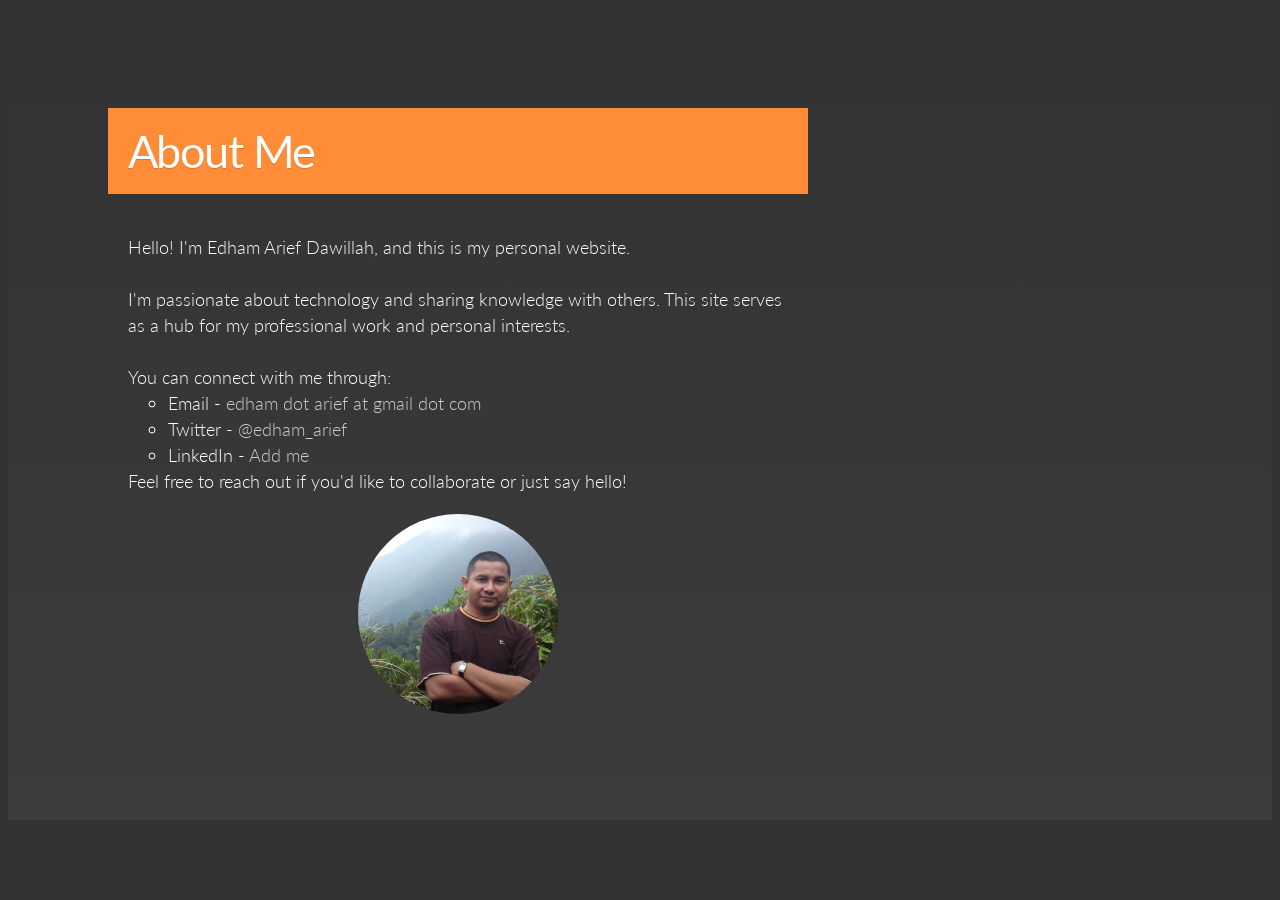
==== index.html @ ca4ea1a2 "Update index.html with improved content and profile image" ====
<!DOCTYPE html>
<!--[if IE 8]>    <html class="lt-ie9"> <![endif]-->
<!--[if gt IE 8]><!--> <html> <!--<![endif]-->
  <head>

    <!-- charset -->
    <meta charset="utf-8">

    <title>Edham Arief Dawillah - Personal Website</title>

    <!-- viewport -->
    <meta name="viewport" content="width=device-width, initial-scale=1">

    <!--  including stylesheets-->
    <link rel="stylesheet" type="text/css" href="css/reset.min.css">
    <link rel="stylesheet" type="text/css" href="css/d_orange.css" class="main-stylesheet">

    <!--[if IE]>
      <script src="http://html5shiv.googlecode.com/svn/trunk/html5.js"></script>
    <![endif]-->

    <!-- google fonts-->
    <link href='http://fonts.googleapis.com/css?family=Lato:400,300,300italic,400italic,700,700italic,900,900italic' rel='stylesheet' type='text/css'>

  </head>
  <body>

    <div class="container">
      <div class="show-info-mobile"><span class="icon-menu"></span></div>
      <ul class="tab-list">
        <li class="tab-about">
          <div class="grid">
            <div class="row">
              <!--Introduction -->
              <h1 class="site-title"><a name="about">About Me</a></h1>
              <div class="g-1">
                <p class="introduction">
                  Hello! I'm Edham Arief Dawillah, and this is my personal website.<br><br>
                  
                  I'm passionate about technology and sharing knowledge with others. 
                  This site serves as a hub for my professional work and personal interests.<br><br>
                  
                  You can connect with me through:
                  <ul>
                    <li>Email - <a style="color: #ccc" href="mailto:edham.arief@gmail.com">edham dot arief at gmail dot com</a></li>
                    <li>Twitter - <a style="color: #ccc" href="https://twitter.com/edham_arief">@edham_arief</a></li>
                    <li>LinkedIn - <a style="color: #ccc" href="https://linkedin.com/in/edhamarief/">Add me</a></li>
                  </ul>
                  
                  Feel free to reach out if you'd like to collaborate or just say hello!
                </p>
              </div>
              
              <!-- Profile Image -->
              <div class="g-1" style="text-align: center; margin-top: 20px;">
                <img src="images/avatar.jpg" alt="Edham Arief Dawillah" style="border-radius: 50%; max-width: 200px;">
              </div>
            </div>
          </div>
        </li>
      </ul>
    </div>

    <!-- including js -->
    <script type="text/javascript" src="js/jquery.min.js"></script>
    <script type="text/javascript" src="http://maps.google.com/maps/api/js?sensor=false"></script>
    <script type="text/javascript" src="js/gmap3.min.js"></script>
    <script type="text/javascript" src="js/additional-scripts.min.js"></script>
    <script type="text/javascript" src="js/custom.js"></script>

    <script>!function(d,s,id){var js,fjs=d.getElementsByTagName(s)[0],p=/^http:/.test(d.location)?'http':'https';if(!d.getElementById(id)){js=d.createElement(s);js.id=id;js.src=p+"://platform.twitter.com/widgets.js";fjs.parentNode.insertBefore(js,fjs);}}(document,"script","twitter-wjs");</script>

  </body>
</html>
---- css/d_orange.css ----
/*===================================================================== 

  Table of Contents:

  1.) Icon Font
  2.) General Settings/Resets

  3.) Sidebar
  4.) Main Content
  5.) Education/Employment
  6.) Skills
  7.) Portfolio
  8.) Contact Form
  9.) Grid
  10.) Media Queries

=====================================================================*/
/*===================================================================== 
  1.) Icon Font
=====================================================================*/
@font-face {
  font-family: 'fontello';
  src: url("../font/fontello.eot?73649897");
  src: url("../font/fontello.eot?73649897#iefix") format("embedded-opentype"), url("../font/fontello.woff?73649897") format("woff"), url("../font/fontello.ttf?73649897") format("truetype"), url("../font/fontello.svg?73649897#fontello") format("svg");
  font-weight: normal;
  font-style: normal;
}

/* line 63, ../sass/style.scss */
[class^="icon-"]:before,
[class*=" icon-"]:before {
  font-family: 'fontello';
  font-style: normal;
  font-weight: normal;
  speak: none;
  display: inline-block;
  text-decoration: inherit;
  width: 1em;
  text-align: center;
  line-height: 1em;
  margin: 0 0.005px;
}

/* line 76, ../sass/style.scss */
.icon-menu:before {
  content: '\69';
}

/* line 77, ../sass/style.scss */
.icon-mail:before {
  content: '\66';
}

/* line 78, ../sass/style.scss */
.icon-check:before {
  content: '\62';
}

/* line 79, ../sass/style.scss */
.icon-cancel-circled:before {
  content: '\63';
}

/* line 80, ../sass/style.scss */
.icon-forward:before {
  content: '\65';
}

/* line 81, ../sass/style.scss */
.icon-docs:before {
  content: '\68';
}

/* line 82, ../sass/style.scss */
.icon-github:before {
  content: '\41';
}

/* line 83, ../sass/style.scss */
.icon-flickr:before {
  content: '\42';
}

/* line 84, ../sass/style.scss */
.icon-vimeo:before {
  content: '\43';
}

/* line 85, ../sass/style.scss */
.icon-twitter:before {
  content: '\44';
}

/* line 86, ../sass/style.scss */
.icon-facebook:before {
  content: '\45';
}

/* line 87, ../sass/style.scss */
.icon-gplus:before {
  content: '\46';
}

/* line 88, ../sass/style.scss */
.icon-pinterest:before {
  content: '\47';
}

/* line 89, ../sass/style.scss */
.icon-tumblr:before {
  content: '\48';
}

/* line 90, ../sass/style.scss */
.icon-linkedin:before {
  content: '\49';
}

/* line 91, ../sass/style.scss */
.icon-dribbble:before {
  content: '\4a';
}

/* line 92, ../sass/style.scss */
.icon-stumbleupon:before {
  content: '\4b';
}

/* line 93, ../sass/style.scss */
.icon-lastfm:before {
  content: '\4c';
}

/* line 94, ../sass/style.scss */
.icon-rdio:before {
  content: '\4d';
}

/* line 95, ../sass/style.scss */
.icon-spotify:before {
  content: '\4e';
}

/* line 96, ../sass/style.scss */
.icon-instagram:before {
  content: '\4f';
}

/* line 97, ../sass/style.scss */
.icon-skype:before {
  content: '\50';
}

/* line 98, ../sass/style.scss */
.icon-user:before {
  content: '\67';
}

/* line 99, ../sass/style.scss */
.icon-download:before {
  content: '\64';
}

/* line 100, ../sass/style.scss */
.icon-search:before {
  content: '\61';
}

/*===================================================================== 
  2.) General Settings/Resets
=====================================================================*/
/* line 106, ../sass/style.scss */
* {
  -webkit-box-sizing: border-box;
  -moz-box-sizing: border-box;
  box-sizing: border-box;
}

/* line 112, ../sass/style.scss */
body {
  background: #323232;
  font-family: 'Lato', sans-serif;
  font-weight: 300;
  font-size: 112.5%;
  line-height: 1.4445em;
  color: white;
}

/* line 122, ../sass/style.scss */
img {
  max-width: 100%;
}

/* line 126, ../sass/style.scss */
a {
  text-decoration: none;
}

/* line 131, ../sass/style.scss */
.link-intern {
  color: #ff8c37;
}

/* line 146, ../sass/style.scss */
h1, h2, h3, h4, h5, h6 {
  font-weight: 400;
}

/*===================================================================== 
  3.) Sidebar (Avatar, Social Media, Navigation, Twitter,...)
=====================================================================*/
/* line 154, ../sass/style.scss */
.container-left {
  position: fixed;
  height: 100%;
  width: 400px;
  background: #ff9241;
  color: white;
  text-shadow: 0 1px 0 rgba(0, 0, 0, 0.15);
}

/* line 171, ../sass/style.scss */
.container-left a {
  color: white;
}

/* line 175, ../sass/style.scss */
.container-left-picture {
  position: relative;
  padding: 0 20px;
  background: url("../images/left_sidebar_picture_bg.png");
  background-size: cover;
  -webkit-box-shadow: -1px 0 0 rgba(255, 255, 255, 0.1) inset, 0 -1px 0 rgba(0, 0, 0, 0.2) inset;
  -moz-box-shadow: -1px 0 0 rgba(255, 255, 255, 0.1) inset, 0 -1px 0 rgba(0, 0, 0, 0.2) inset;
  box-shadow: -1px 0 0 rgba(255, 255, 255, 0.1) inset, 0 -1px 0 rgba(0, 0, 0, 0.2) inset;
}

/* line 183, ../sass/style.scss */
.avatar {
  position: relative;
  max-width: 210px;
  left: 50%;
  margin: 80px 0 100px -110px;
}

/* line 190, ../sass/style.scss */
.navigation {
  position: absolute;
  bottom: 0;
  right: 1px;
  margin: 0;
  padding: 0;
  list-style-type: none;
}

/* line 199, ../sass/style.scss */
.navigation li {
  margin: 0;
  padding: 5px 15px;
  background: white;
  background: rgba(255, 255, 255, 0.2);
  border-bottom: 1px solid rgba(0, 0, 0, 0.2);
  -webkit-border-radius: 0px;
  -moz-border-radius: 0px;
  -ms-border-radius: 0px;
  -o-border-radius: 0px;
  border-radius: 0px;
  text-shadow: 0 1px 1px rgba(0, 0, 0, 0.5);
}

/* line 209, ../sass/style.scss */
.social-media {
  position: absolute;
  bottom: 20px;
  left: 20px;
  margin: 0;
  padding: 0;
  list-style-type: none;
  font-size: 1.5em;
}

/* line 220, ../sass/style.scss */
.social-media li {
  display: inline;
  margin: 0 5px;
}

/* line 226, ../sass/style.scss */
.social-media li [class^="icon-"]:before,
.social-media li [class*=" icon-"]:before {
  text-shadow: 0 2px 0 rgba(0, 0, 0, 0.5);
}

/* line 230, ../sass/style.scss */
.social-media li:last-child {
  margin: 0 0 0 5px;
}

/* line 234, ../sass/style.scss */
.show-info-mobile {
  position: absolute;
  top: 20px;
  right: 20px;
  display: none;
  padding: 5px;
  background: #ff8c37;
  -webkit-border-radius: 4px;
  -moz-border-radius: 4px;
  -ms-border-radius: 4px;
  -o-border-radius: 4px;
  border-radius: 4px;
  z-index: 50;
  font-size: 1.5em;
}

/* line 247, ../sass/style.scss */
.show-info-mobile:hover {
  cursor: pointer;
}

/* line 251, ../sass/style.scss */
.container-left-info {
  display: block;
  height: 532px;
  position: relative;
  padding: 20px;
  overflow: hidden;
  font-size: 0.88888em;
}

/* line 261, ../sass/style.scss */
.container-left-info-tabs {
  list-style-type: none;
  margin: 0;
  padding: 0;
}

/* line 267, ../sass/style.scss */
.container-left-info-tabs li {
  margin: 0;
  padding: 0;
}

/* line 272, ../sass/style.scss */
.personal-info {
  margin: 0;
  padding: 0;
  list-style-type: none;
}

/* line 278, ../sass/style.scss */
.personal-info li {
  margin: 0 0 10px 0;
  padding: 0;
}

/* line 283, ../sass/style.scss */
.personal-info li span:first-child {
  padding: 4px 8px;
  margin: 0 8px 0 0;
  background: white;
  background: rgba(255, 255, 255, 0.2);
}

/* line 303, ../sass/style.scss */
.download {
  margin: 40px 0 0 0;
}

/* line 307, ../sass/style.scss */
.download a {
  color: white;
}

/* line 316, ../sass/style.scss */
.download:after {
  content: '';
  display: block;
  height: 0;
  visibility: hidden;
  clear: both;
}

/* line 325, ../sass/style.scss */
.download-cv,
.download-vcard {
  float: left;
  width: 50%;
  text-align: center;
}

/* line 331, ../sass/style.scss */
.button-circle {
  display: inline-block;
  width: 3em;
  height: 3em;
  line-height: 3em;
  border-radius: 1.5em;
  background: white;
  background: rgba(255, 255, 255, 0.2);
  font-size: 1.5em;
  text-align: center;
}

/* line 356, ../sass/style.scss */
.download-title {
  display: block;
}

/* line 360, ../sass/style.scss */
#twitter-widget-0 {
  color: #fff !important;
}

/* line 365, ../sass/style.scss */
.twitter-timeline {
  margin: 20px 0;
}

/* Scrollbar */
/* line 371, ../sass/style.scss */
.ps-container .ps-scrollbar-x {
  position: absolute;
  /* please don't change 'position' */
  bottom: 3px;
  /* there must be 'bottom' for ps-scrollbar-x */
  height: 8px;
  background-color: #aaa;
  border-radius: 4px;
  -webkit-border-radius: 4px;
  -moz-border-radius: 4px;
  opacity: 0;
  filter: alpha(opacity=0);
  -webkit-transition: opacity.2s linear;
  -moz-transition: opacity .2s linear;
  transition: opacity .2s linear;
}

/* line 386, ../sass/style.scss */
.ps-container:hover .ps-scrollbar-x {
  opacity: 0.6;
  filter: alpha(opacity=60);
}

/* line 391, ../sass/style.scss */
.ps-container .ps-scrollbar-x:hover {
  opacity: 0.9;
  filter: alpha(opacity=90);
  cursor: default;
}

/* line 397, ../sass/style.scss */
.ps-container .ps-scrollbar-x.in-scrolling {
  opacity: 0.9;
  filter: alpha(opacity=90);
}

/* line 402, ../sass/style.scss */
.ps-container .ps-scrollbar-y {
  position: absolute;
  /* please don't change 'position' */
  right: 3px;
  /* there must be 'right' for ps-scrollbar-y */
  width: 8px;
  background-color: white;
  border-radius: 4px;
  -webkit-border-radius: 4px;
  -moz-border-radius: 4px;
  opacity: 0;
  filter: alpha(opacity=0);
  -webkit-transition: opacity.2s linear;
  -moz-transition: opacity .2s linear;
  transition: opacity .2s linear;
}

/* line 417, ../sass/style.scss */
.ps-container:hover .ps-scrollbar-y {
  opacity: 0.6;
  filter: alpha(opacity=60);
}

/* line 422, ../sass/style.scss */
.ps-container .ps-scrollbar-y:hover {
  opacity: 0.9;
  filter: alpha(opacity=90);
  cursor: default;
}

/* line 428, ../sass/style.scss */
.ps-container .ps-scrollbar-y.in-scrolling {
  opacity: 0.9;
  filter: alpha(opacity=90);
}

/*===================================================================== 
  4.) Main Content
=====================================================================*/
/* line 437, ../sass/style.scss */
.container-right {
  position: relative;
  margin: 0 0 0 400px;
}

/* line 442, ../sass/style.scss */
.tab-list {
  margin: 0;
  padding: 0;
  list-style-type: none;
}

/* line 448, ../sass/style.scss */
.tab-list > li {
  position: relative;
  margin: 0;
  padding: 0 0 0 100px;
  background-image: -webkit-gradient(linear, 50% 0%, 50% 100%, color-stop(0%, #323232), color-stop(100%, #3c3c3c));
  background-image: -webkit-linear-gradient(top, #323232, #3c3c3c);
  background-image: -moz-linear-gradient(top, #323232, #3c3c3c);
  background-image: -o-linear-gradient(top, #323232, #3c3c3c);
  background-image: linear-gradient(top, #323232, #3c3c3c);
}

/* line 462, ../sass/style.scss */
.site-title {
  margin: 0;
  padding: 30px 20px;
  background: #ff8c37;
  font-size: 2.5em;
  font-weight: 400;
  letter-spacing: -0.035em;
  color: white;
  text-shadow: 0 1px 0 rgba(0, 0, 0, 0.15);
}

/* line 482, ../sass/style.scss */
.introduction {
  margin: 40px 0 0 0;
}

/* line 486, ../sass/style.scss */
.sub-title {
  margin: 0;
  padding: 20px;
  background: #ff8c37;
  font-size: 1.8em;
  font-weight: 400;
  letter-spacing: -0.035em;
  color: white;
  text-shadow: 0 1px 0 rgba(0, 0, 0, 0.15);
}

/* line 506, ../sass/style.scss */
.sub-heading {
  margin: 0;
  padding: 0 0 5px 10px;
  border-right: 3px solid #ff8c37;
  border-bottom: 1px solid white;
  color: #ff8c37;
}

/*===================================================================== 
  5.) Education/Employment
=====================================================================*/
/* line 536, ../sass/style.scss */
.education,
.employment {
  list-style-type: none;
  margin: 0;
  padding: 0;
}

/* line 543, ../sass/style.scss */
.education li,
.employment li {
  position: relative;
  margin: 0 0 20px 0;
  padding: 0 0 0 10px;
}

/* line 550, ../sass/style.scss */
.education li:first-child,
.employment li:first-child {
  margin: 20px 0 20px 0;
}

/* line 555, ../sass/style.scss */
.education li:last-child,
.employment li:last-child {
  margin: 20px 0 0 0;
}

/* line 560, ../sass/style.scss */
.education .time,
.employment .time {
  position: absolute;
  top: 0;
  right: 0;
  font-size: 0.77777em;
  font-style: italic;
}

/* line 579, ../sass/style.scss */
.education .station,
.employment .station {
  font-weight: 600;
}

/* line 584, ../sass/style.scss */
.education .position,
.employment .position {
  font-size: 0.77777em;
}

/* line 589, ../sass/style.scss */
.education .position-desc,
.employment .position-desc {
  font-size: 0.77777em;
  line-height: 18px;
  color: #818181;
}

/*===================================================================== 
  6.) Skills
=====================================================================*/
/* line 599, ../sass/style.scss */
.skillset {
  width: 100%;
  margin: 0;
  padding: 0;
  border-collapse: collapse;
  font-weight: 600;
}

/* line 607, ../sass/style.scss */
.skillset tbody {
  margin: 0;
  padding: 0;
}

/* line 612, ../sass/style.scss */
.skillset tr {
  margin: 0;
  padding: 0 0 40px 0;
}

/* line 617, ../sass/style.scss */
.skillset td {
  padding: 0 0 20px 0;
  border-spacing: 0;
}

/* line 622, ../sass/style.scss */
.skillset .outer-bar {
  width: 100%;
  background: white;
  -webkit-background-clip: padding;
  -moz-background-clip: padding;
  background-clip: padding-box;
  -webkit-border-radius: 4px;
  -moz-border-radius: 4px;
  -ms-border-radius: 4px;
  -o-border-radius: 4px;
  border-radius: 4px;
  -webkit-box-shadow: 0 0 5px rgba(0, 0, 0, 0.15);
  -moz-box-shadow: 0 0 5px rgba(0, 0, 0, 0.15);
  box-shadow: 0 0 5px rgba(0, 0, 0, 0.15);
}

/* line 630, ../sass/style.scss */
.skillset .inner-bar {
  display: inline-block;
  height: 100%;
  padding: 5px 0 5px 10px;
  -webkit-background-clip: padding;
  -moz-background-clip: padding;
  background-clip: padding-box;
  background: #ff8c37;
  background-image: -webkit-gradient(linear, 50% 0%, 50% 100%, color-stop(0%, #ff8c37), color-stop(100%, #ff862d));
  background-image: -webkit-linear-gradient(top, #ff8c37, #ff862d);
  background-image: -moz-linear-gradient(top, #ff8c37, #ff862d);
  background-image: -o-linear-gradient(top, #ff8c37, #ff862d);
  background-image: linear-gradient(top, #ff8c37, #ff862d);
  -webkit-border-radius: 4px;
  -moz-border-radius: 4px;
  -ms-border-radius: 4px;
  -o-border-radius: 4px;
  border-radius: 4px;
  color: white;
  text-shadow: 0 1px 0 rgba(0, 0, 0, 0.4);
}

/* line 643, ../sass/style.scss */
.skillset-alt {
  margin: 0 auto;
  padding: 0;
  list-style-type: none;
}

/* line 649, ../sass/style.scss */
.skillset-alt:after {
  content: '';
  display: block;
  height: 0;
  visibility: hidden;
  clear: both;
}

/* line 657, ../sass/style.scss */
.skillset-alt li {
  float: left;
  display: inline-block;
  margin: 0;
  padding: 0;
  width: 33%;
}

/* line 665, ../sass/style.scss */
.pie-container {
  position: relative;
  width: 160px;
  height: 160px;
  margin: 0 auto;
}

/* line 672, ../sass/style.scss */
.pie {
  position: absolute;
  width: 100%;
  height: 100%;
  -webkit-border-radius: 50%;
  -moz-border-radius: 50%;
  -ms-border-radius: 50%;
  -o-border-radius: 50%;
  border-radius: 50%;
  background: #ff8c37;
  background-image: -webkit-gradient(linear, 50% 0%, 50% 100%, color-stop(0%, #ff8c37), color-stop(100%, #ff862d));
  background-image: -webkit-linear-gradient(top, #ff8c37, #ff862d);
  background-image: -moz-linear-gradient(top, #ff8c37, #ff862d);
  background-image: -o-linear-gradient(top, #ff8c37, #ff862d);
  background-image: linear-gradient(top, #ff8c37, #ff862d);
  -webkit-box-shadow: 0 0 5px rgba(0, 0, 0, 0.15);
  -moz-box-shadow: 0 0 5px rgba(0, 0, 0, 0.15);
  box-shadow: 0 0 5px rgba(0, 0, 0, 0.15);
  z-index: 15;
}

/* line 683, ../sass/style.scss */
.pie-bar {
  position: absolute;
  top: 0;
  left: 0;
  width: 100%;
  height: 100%;
  -webkit-border-radius: 50%;
  -moz-border-radius: 50%;
  -ms-border-radius: 50%;
  -o-border-radius: 50%;
  border-radius: 50%;
  background: white;
  clip: rect(0px 160px 80px 0);
  z-index: 10;
}

/* line 695, ../sass/style.scss */
.pie-inner {
  position: absolute;
  top: 12.5%;
  left: 12.5%;
  width: 75%;
  height: 75%;
  -webkit-border-radius: 50%;
  -moz-border-radius: 50%;
  -ms-border-radius: 50%;
  -o-border-radius: 50%;
  border-radius: 50%;
  -webkit-box-shadow: inset 0 0 5px rgba(0, 0, 0, 0.15);
  -moz-box-shadow: inset 0 0 5px rgba(0, 0, 0, 0.15);
  box-shadow: inset 0 0 5px rgba(0, 0, 0, 0.15);
  background: #323232;
  text-align: center;
  text-shadow: 0 1px 0 rgba(0, 0, 0, 0.3);
  z-index: 20;
}

/* line 711, ../sass/style.scss */
.pie-inner:before {
  content: '';
  display: inline-block;
  height: 100%;
  vertical-align: middle;
  margin-right: -0.25em;
}

/* line 719, ../sass/style.scss */
.pie-inner > span {
  display: inline-block;
  vertical-align: middle;
}

/* line 724, ../sass/style.scss */
.pie-desc {
  width: 80%;
  margin: 10px auto;
  padding: 5px 10px;
  background: rgba(255, 255, 255, 0.1);
  font-size: 0.88888em;
  text-align: center;
  word-wrap: break-word;
}

/*===================================================================== 
  7.) Portfolio
=====================================================================*/
/* line 739, ../sass/style.scss */
.portfolio-intro {
  padding: 20px;
}

/* line 743, ../sass/style.scss */
.portfolio-item {
  position: relative;
  margin: 0;
  background: #323232;
  background: rgba(0, 0, 0, 0.2);
  -webkit-box-shadow: 0 0 5px rgba(0, 0, 0, 0.2);
  -moz-box-shadow: 0 0 5px rgba(0, 0, 0, 0.2);
  box-shadow: 0 0 5px rgba(0, 0, 0, 0.2);
}

/* line 758, ../sass/style.scss */
.portfolio-item:after {
  content: '';
  display: block;
  height: 0;
  visibility: hidden;
  clear: both;
}

/* line 766, ../sass/style.scss */
.item-small .portfolio-preview {
  width: 100%;
}

/* line 770, ../sass/style.scss */
.portfolio-preview {
  float: left;
  width: 70%;
}

/* line 775, ../sass/style.scss */
.portfolio-img {
  display: block;
}

/* line 779, ../sass/style.scss */
.item-small .portfolio-desc {
  width: 100%;
}

/* line 783, ../sass/style.scss */
.portfolio-desc {
  float: left;
  width: 30%;
  padding: 10px 0 0 10px;
}

/* line 789, ../sass/style.scss */
.portfolio-desc-text {
  padding: 0 20px 0 10px;
  font-size: 0.77777em;
  font-style: italic;
}

/* line 796, ../sass/style.scss */
.portfolio-item-title {
  margin: 0;
  padding: 0 0 0 5px;
  border-bottom: 1px solid rgba(255, 255, 255, 0.5);
  font-weight: 400;
}

/* line 803, ../sass/style.scss */
.button-view-project {
  position: absolute;
  right: 0;
  bottom: 0;
  padding: 5px 10px;
  background: rgba(0, 0, 0, 0.2);
  font-size: 0.77777em;
  color: white;
}

/* line 814, ../sass/style.scss */
.fancybox {
  display: block;
  position: relative;
  text-decoration: none;
  outline: none;
}

/* line 821, ../sass/style.scss */
.mask {
  position: absolute;
  top: 0;
  left: 0;
  width: 100%;
  height: 100%;
  background: rgba(0, 0, 0, 0.35);
  -webkit-box-shadow: inset 0 0 25px rgba(0, 0, 0, 0.45);
  -moz-box-shadow: inset 0 0 25px rgba(0, 0, 0, 0.45);
  box-shadow: inset 0 0 25px rgba(0, 0, 0, 0.45);
  opacity: 0;
  text-align: center;
  font-size: 1.75em;
  color: white;
  text-shadow: 0 0 1px rgba(0, 0, 0, 0.75);
  -webkit-transition: all 0.3s ease-out;
  -moz-transition: all 0.3s ease-out;
  -ms-transition: all 0.3s ease-out;
  -o-transition: all 0.3s ease-out;
  transition: all 0.3s ease-out;
}

/* line 843, ../sass/style.scss */
.mask:before {
  content: '';
  display: inline-block;
  height: 100%;
  vertical-align: middle;
  margin-right: -0.25em;
}

/* line 851, ../sass/style.scss */
.mask:hover {
  opacity: 1;
}

/* line 856, ../sass/style.scss */
.mask [class^="icon-"]:before,
.mask [class*=" icon-"]:before {
  font-size: 1.25em;
  vertical-align: middle;
}

/* fancyBox v2.1.4 fancyapps.com | fancyapps.com/fancybox/#license */
/* line 872, ../sass/style.scss */
.fancybox-wrap,
.fancybox-skin,
.fancybox-outer,
.fancybox-inner,
.fancybox-image,
.fancybox-wrap iframe,
.fancybox-wrap object,
.fancybox-nav,
.fancybox-nav span,
.fancybox-tmp {
  padding: 0;
  margin: 0;
  border: 0;
  outline: none;
  vertical-align: top;
}

/* line 880, ../sass/style.scss */
.fancybox-wrap {
  position: absolute;
  top: 0;
  left: 0;
  z-index: 8020;
}

/* line 887, ../sass/style.scss */
.fancybox-skin {
  position: relative;
  background: #f9f9f9;
  color: #444;
  text-shadow: none;
  -webkit-border-radius: 4px;
  -moz-border-radius: 4px;
  border-radius: 4px;
}

/* line 897, ../sass/style.scss */
.fancybox-opened {
  z-index: 8030;
}

/* line 901, ../sass/style.scss */
.fancybox-opened .fancybox-skin {
  -webkit-box-shadow: 0 10px 25px rgba(0, 0, 0, 0.5);
  -moz-box-shadow: 0 10px 25px rgba(0, 0, 0, 0.5);
  box-shadow: 0 10px 25px rgba(0, 0, 0, 0.5);
}

/* line 907, ../sass/style.scss */
.fancybox-outer, .fancybox-inner {
  position: relative;
}

/* line 911, ../sass/style.scss */
.fancybox-inner {
  overflow: hidden;
}

/* line 915, ../sass/style.scss */
.fancybox-type-iframe .fancybox-inner {
  -webkit-overflow-scrolling: touch;
}

/* line 919, ../sass/style.scss */
.fancybox-error {
  color: #444;
  font: 14px/20px "Lato", Helvetica, Arial, sans-serif;
  margin: 0;
  padding: 15px;
  white-space: nowrap;
}

/* line 927, ../sass/style.scss */
.fancybox-image, .fancybox-iframe {
  display: block;
  width: 100%;
  height: 100%;
}

/* line 933, ../sass/style.scss */
.fancybox-image {
  max-width: 100%;
  max-height: 100%;
}

/* line 938, ../sass/style.scss */
#fancybox-loading, .fancybox-close, .fancybox-prev span, .fancybox-next span {
  background-image: url("../images/fancybox/fancybox_sprite.png");
}

/* line 942, ../sass/style.scss */
#fancybox-loading {
  position: fixed;
  top: 50%;
  left: 50%;
  margin-top: -22px;
  margin-left: -22px;
  background-position: 0 -108px;
  opacity: 0.8;
  cursor: pointer;
  z-index: 8060;
}

/* line 954, ../sass/style.scss */
#fancybox-loading div {
  width: 44px;
  height: 44px;
  background: url("../images/fancybox/fancybox_loading.gif") center center no-repeat;
}

/* line 960, ../sass/style.scss */
.fancybox-close {
  position: absolute;
  top: -18px;
  right: -18px;
  width: 36px;
  height: 36px;
  cursor: pointer;
  z-index: 8040;
}

/* line 970, ../sass/style.scss */
.fancybox-nav {
  position: absolute;
  top: 0;
  width: 40%;
  height: 100%;
  cursor: pointer;
  text-decoration: none;
  background: transparent url("../images/fancybox/blank.gif");
  /* helps IE */
  -webkit-tap-highlight-color: rgba(0, 0, 0, 0);
  z-index: 8040;
}

/* line 983, ../sass/style.scss */
.fancybox-prev {
  left: 0;
}

/* line 987, ../sass/style.scss */
.fancybox-next {
  right: 0;
}

/* line 991, ../sass/style.scss */
.fancybox-nav span {
  position: absolute;
  top: 50%;
  width: 36px;
  height: 34px;
  margin-top: -18px;
  cursor: pointer;
  z-index: 8040;
  visibility: hidden;
}

/* line 1002, ../sass/style.scss */
.fancybox-prev span {
  left: 10px;
  background-position: 0 -36px;
}

/* line 1007, ../sass/style.scss */
.fancybox-next span {
  right: 10px;
  background-position: 0 -72px;
}

/* line 1012, ../sass/style.scss */
.fancybox-nav:hover span {
  visibility: visible;
}

/* line 1016, ../sass/style.scss */
.fancybox-tmp {
  position: absolute;
  top: -99999px;
  left: -99999px;
  visibility: hidden;
  max-width: 99999px;
  max-height: 99999px;
  overflow: visible !important;
}

/* Overlay helper */
/* line 1027, ../sass/style.scss */
.fancybox-lock {
  overflow: hidden;
}

/* line 1031, ../sass/style.scss */
.fancybox-overlay {
  position: absolute;
  top: 0;
  left: 0;
  overflow: hidden;
  display: none;
  z-index: 8010;
  background: url("../images/fancybox/fancybox_overlay.png");
}

/* line 1041, ../sass/style.scss */
.fancybox-overlay-fixed {
  position: fixed;
  bottom: 0;
  right: 0;
}

/* line 1047, ../sass/style.scss */
.fancybox-lock .fancybox-overlay {
  overflow: auto;
  overflow-y: scroll;
}

/* Title helper */
/* line 1053, ../sass/style.scss */
.fancybox-title {
  visibility: hidden;
  font: normal 13px/20px "Lato", Helvetica, Arial, sans-serif;
  position: relative;
  text-shadow: none;
  z-index: 8050;
}

/* line 1061, ../sass/style.scss */
.fancybox-opened .fancybox-title {
  visibility: visible;
}

/* line 1065, ../sass/style.scss */
.fancybox-title-float-wrap {
  position: absolute;
  bottom: 0;
  right: 50%;
  margin-bottom: -35px;
  z-index: 8050;
  text-align: center;
}

/* line 1074, ../sass/style.scss */
.fancybox-title-float-wrap .child {
  display: inline-block;
  margin-right: -100%;
  padding: 2px 20px;
  background: transparent;
  /* Fallback for web browsers that doesn't support RGBa */
  background: rgba(0, 0, 0, 0.8);
  -webkit-border-radius: 15px;
  -moz-border-radius: 15px;
  border-radius: 15px;
  text-shadow: 0 1px 2px #222;
  color: #FFF;
  font-weight: bold;
  line-height: 24px;
  white-space: nowrap;
}

/* line 1091, ../sass/style.scss */
.fancybox-title-outside-wrap {
  position: relative;
  margin-top: 10px;
  color: #fff;
}

/* line 1097, ../sass/style.scss */
.fancybox-title-inside-wrap {
  padding-top: 10px;
}

/* line 1101, ../sass/style.scss */
.fancybox-title-over-wrap {
  position: absolute;
  bottom: 0;
  left: 0;
  color: #fff;
  padding: 10px;
  background: #000;
  background: rgba(0, 0, 0, 0.8);
}

/*===================================================================== 
  8.) Contact Form
=====================================================================*/
/* line 1115, ../sass/style.scss */
.google-maps {
  position: relative;
  height: 350px;
  width: 800px;
  margin: 50px 0 50px -100px;
  background: rgba(0, 0, 0, 0.5);
}

/* line 1133, ../sass/style.scss */
.google-maps:before {
  position: absolute;
  top: 20px;
  left: 20px;
  content: 'Google Maps Plugin';
}

/* line 1142, ../sass/style.scss */
#contact-name,
#contact-mail,
#contact-message {
  margin: 0;
  padding: 10px;
  width: 100%;
  border: none;
  -webkit-box-shadow: 0 0 3px rgba(0, 0, 0, 0.2);
  -moz-box-shadow: 0 0 3px rgba(0, 0, 0, 0.2);
  box-shadow: 0 0 3px rgba(0, 0, 0, 0.2);
}

/* line 1152, ../sass/style.scss */
#contact-name:focus,
#contact-mail:focus,
#contact-message:focus {
  -webkit-box-shadow: 0 0 3px rgba(0, 120, 255, 0.75);
  -moz-box-shadow: 0 0 3px rgba(0, 120, 255, 0.75);
  box-shadow: 0 0 3px rgba(0, 120, 255, 0.75);
  -webkit-transition: all 0.3s ease-out;
  -moz-transition: all 0.3s ease-out;
  -ms-transition: all 0.3s ease-out;
  -o-transition: all 0.3s ease-out;
  transition: all 0.3s ease-out;
}

/* line 1162, ../sass/style.scss */
#contact-message {
  height: 10em;
}

/* line 1166, ../sass/style.scss */
#contact-submit {
  position: relative;
  width: 100%;
  padding: 10px 0;
  border: none;
  background: #ff8c37;
  background-image: -webkit-gradient(linear, 50% 0%, 50% 100%, color-stop(0%, #ff8c37), color-stop(100%, #ff8328));
  background-image: -webkit-linear-gradient(top, #ff8c37, #ff8328);
  background-image: -moz-linear-gradient(top, #ff8c37, #ff8328);
  background-image: -o-linear-gradient(top, #ff8c37, #ff8328);
  background-image: linear-gradient(top, #ff8c37, #ff8328);
  -webkit-box-shadow: 0 0 3px rgba(0, 0, 0, 0.2);
  -moz-box-shadow: 0 0 3px rgba(0, 0, 0, 0.2);
  box-shadow: 0 0 3px rgba(0, 0, 0, 0.2);
  color: white;
  text-shadow: 0 1px 0 rgba(0, 0, 0, 0.3);
}

/* line 1186, ../sass/style.scss */
#contact-submit:active {
  top: 1px;
}

/* line 1190, ../sass/style.scss */
.align-input-fields {
  width: 100%;
  border-collapse: separate;
  border-spacing: 10px;
}

/* line 1196, ../sass/style.scss */
.notification {
  display: none;
  padding: 5px 5px 5px 0;
}

/* line 1202, ../sass/style.scss */
.notification [class^="icon-"]:before,
.notofication [class*=" icon-"]:before {
  margin: 0 10px;
}

/* line 1206, ../sass/style.scss */
.error {
  background: #ff8787;
  border: red;
  border: 1px solid rgba(255, 0, 0, 0.45);
  color: red;
}

/* line 1213, ../sass/style.scss */
.red-border {
  border: 0px solid white;
  -webkit-box-shadow: inset 1px 1px 2px red, inset -1px -1px 2px red;
  -moz-box-shadow: inset 1px 1px 2px red, inset -1px -1px 2px red;
  box-shadow: inset 1px 1px 2px red, inset -1px -1px 2px red;
}

/* line 1218, ../sass/style.scss */
.success {
  background: #7aff99;
  border: green;
  border: 1px solid rgba(0, 128, 0, 0.35);
  color: #fff;
  color: rgba(0, 128, 0, 0.85);
}

/*===================================================================== 
  9.) Grid
=====================================================================*/
/* line 1230, ../sass/style.scss */
.grid {
  width: 700px;
  padding: 100px 0;
}

/* line 1235, ../sass/style.scss */
.row {
  padding: 0 0 40px 0;
}

/* line 1239, ../sass/style.scss */
.grid .row:last-child {
  padding: 0;
}

/* line 1243, ../sass/style.scss */
.row:after {
  content: '';
  display: block;
  height: 0;
  visibility: hidden;
  clear: both;
}

/* line 1251, ../sass/style.scss */
.g-1 {
  width: 100%;
  padding: 0 20px;
}

/* line 1256, ../sass/style.scss */
.g-2 {
  float: left;
  width: 50%;
  padding: 0 20px;
}

/* line 1262, ../sass/style.scss */
.g-3 {
  float: left;
  width: 33.33%;
  padding: 0 20px;
}

/*===================================================================== 
  10.) Media Queries
=====================================================================*/
@media screen and (max-width: 1220px) {
  /*
  Spacing becomes smaller: left container and padding shrinks
  */
  /* ----------- left ----------- */
  /* line 1283, ../sass/style.scss */
  .container-left {
    width: 300px;
  }

  /* ----------- right ----------- */
  /* line 1289, ../sass/style.scss */
  .container-right {
    margin: 0 0 0 300px;
  }

  /* line 1293, ../sass/style.scss */
  .tab-list > li {
    padding: 0 0 0 50px;
  }

  /* ----------- contact ----------- */
  /* line 1299, ../sass/style.scss */
  .google-maps {
    width: 750px;
    margin: 50px 0 50px -50px;
  }

  /* ----------- grid ----------- */
  /* line 1306, ../sass/style.scss */
  .grid:first-child {
    padding: 50px 0 100px 0;
  }
}
@media screen and (max-width: 1070px) {
  /*
  Full vertical layout
  */
  /* ----------- left ----------- */
  /* line 1322, ../sass/style.scss */
  .container-left {
    position: static;
    width: 100%;
  }

  /* line 1327, ../sass/style.scss */
  .container-left-picture {
    width: auto;
    height: auto;
  }

  /* line 1332, ../sass/style.scss */
  .avatar {
    margin: 40px 0 40px -110px;
  }

  /* line 1336, ../sass/style.scss */
  .container-left-info {
    display: none;
    width: auto;
    height: auto;
  }

  /* line 1342, ../sass/style.scss */
  .container-left-info-tabs > li {
    float: left;
    display: inline-block;
    width: 50%;
  }

  /* line 1348, ../sass/style.scss */
  .download {
    margin: 10px 0 0 0;
  }

  /* line 1352, ../sass/style.scss */
  .twitter-timeline {
    display: none;
  }

  /* line 1356, ../sass/style.scss */
  .container-left-info-tabs:after {
    content: '';
    display: block;
    height: 0;
    visibility: hidden;
    clear: both;
  }

  /* ----------- right ----------- */
  /* line 1366, ../sass/style.scss */
  .show-info-mobile {
    display: block;
    line-height: 0;
  }

  /* line 1371, ../sass/style.scss */
  .container-right {
    margin: 0;
  }

  /* line 1375, ../sass/style.scss */
  .tab-list {
    width: 700px;
    margin: 0 auto;
  }

  /* line 1380, ../sass/style.scss */
  .tab-list > li {
    padding: 0;
    background: transparent;
  }

  /* ----------- contact ----------- */
  /* line 1387, ../sass/style.scss */
  .google-maps {
    margin: 0;
    width: 100%;
  }
}
@media screen and (max-width: 720px) {
  /*
  Fully flexible layout
  */
  /* ----------- right ----------- */
  /* line 1404, ../sass/style.scss */
  .tab-list {
    width: 100%;
  }

  /* line 1409, ../sass/style.scss */
  .employment li:last-child,
  .education li:last-child {
    padding: 0 0 20px 10px;
  }

  /* line 1413, ../sass/style.scss */
  .pie-container {
    width: 100px;
    height: 100px;
  }

  /* line 1418, ../sass/style.scss */
  .portfolio-preview {
    width: 100%;
  }

  /* line 1422, ../sass/style.scss */
  .portfolio-desc {
    width: 100%;
  }

  /* ----------- grid ----------- */
  /* line 1428, ../sass/style.scss */
  .grid {
    width: 100%;
  }

  /* line 1432, ../sass/style.scss */
  .g-2 {
    float: none;
    width: 100%;
  }
}
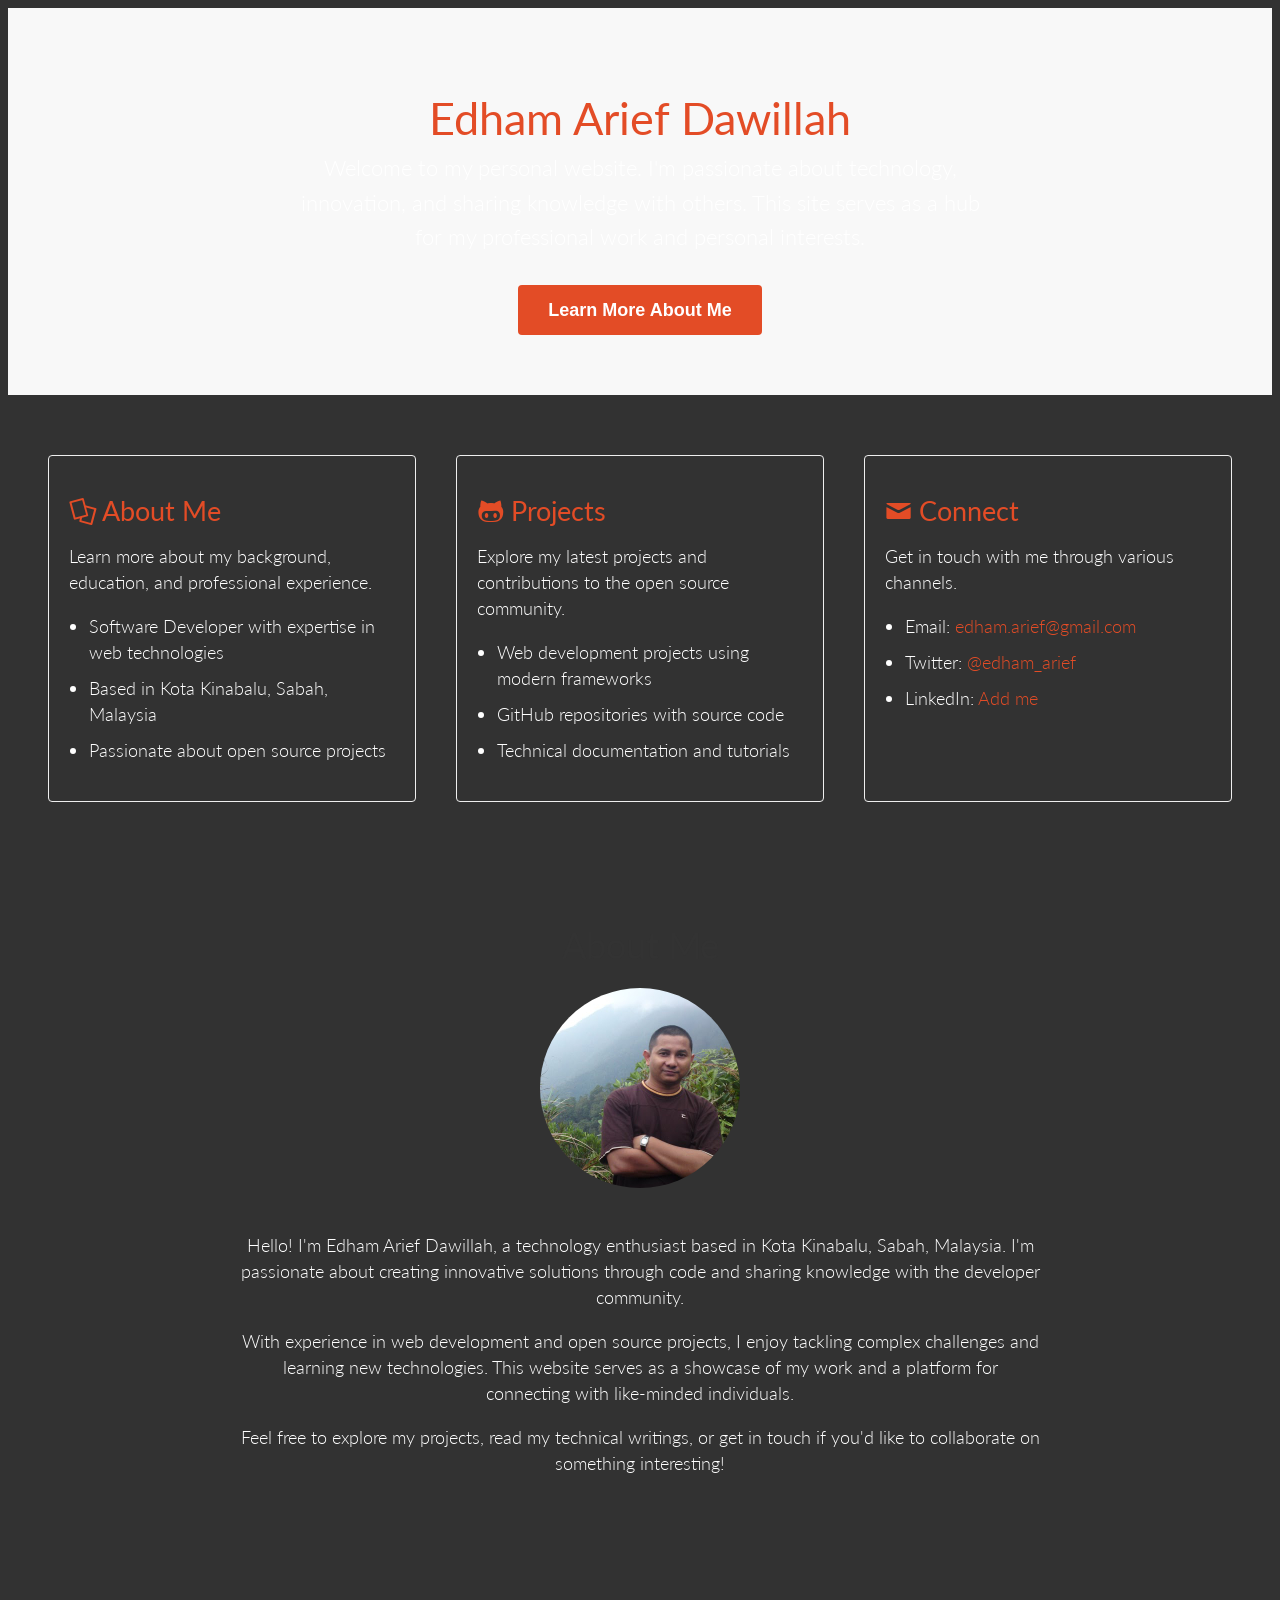
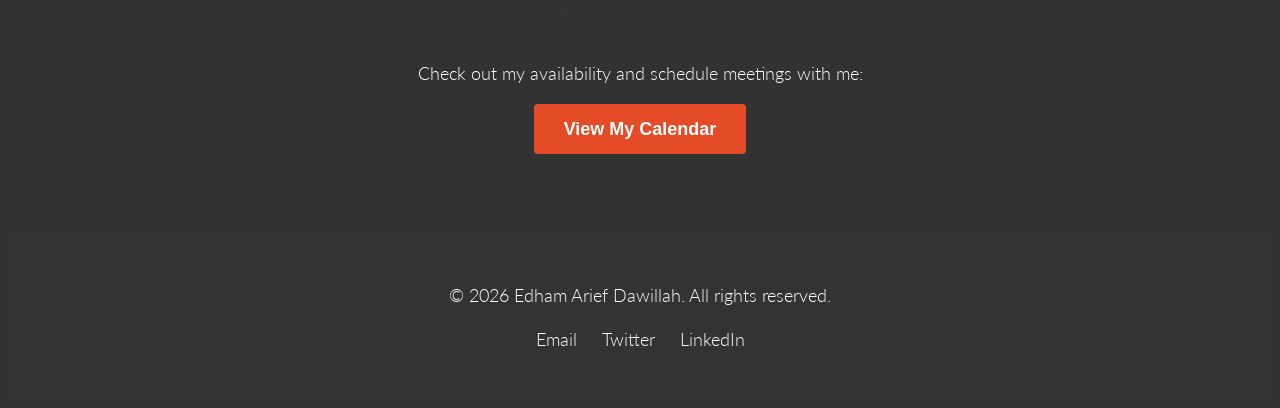
==== commit 7d428a5b: "Redesign index.html with modern layout inspired by Escape Velocity template" ====
--- a/index.html
+++ b/index.html
@@ -22,44 +22,188 @@
     <!-- google fonts-->
     <link href='http://fonts.googleapis.com/css?family=Lato:400,300,300italic,400italic,700,700italic,900,900italic' rel='stylesheet' type='text/css'>
 
+    <style>
+      /* Additional styles for the new layout */
+      .hero {
+        text-align: center;
+        padding: 60px 20px;
+        background: #f8f8f8;
+        margin-bottom: 40px;
+      }
+      
+      .hero h1 {
+        font-size: 2.5em;
+        margin-bottom: 20px;
+        color: #e34c26; /* Orange color from your theme */
+      }
+      
+      .hero p {
+        font-size: 1.2em;
+        max-width: 700px;
+        margin: 0 auto 30px;
+        line-height: 1.6;
+      }
+      
+      .btn {
+        display: inline-block;
+        padding: 12px 30px;
+        background: #e34c26;
+        color: white;
+        text-decoration: none;
+        border-radius: 4px;
+        font-weight: bold;
+        transition: background 0.3s;
+      }
+      
+      .btn:hover {
+        background: #c0401e;
+      }
+      
+      .features {
+        display: flex;
+        flex-wrap: wrap;
+        justify-content: space-between;
+        padding: 0 20px 40px;
+      }
+      
+      .feature {
+        flex: 1;
+        min-width: 300px;
+        margin: 20px;
+        padding: 20px;
+        border: 1px solid #eee;
+        border-radius: 4px;
+      }
+      
+      .feature h2 {
+        color: #e34c26;
+        margin-bottom: 15px;
+      }
+      
+      .feature ul {
+        padding-left: 20px;
+      }
+      
+      .feature li {
+        margin-bottom: 10px;
+      }
+      
+      .feature a {
+        color: #e34c26;
+        text-decoration: none;
+      }
+      
+      .feature a:hover {
+        text-decoration: underline;
+      }
+      
+      .section {
+        padding: 40px 20px;
+        max-width: 1200px;
+        margin: 0 auto;
+      }
+      
+      .section h2 {
+        text-align: center;
+        font-size: 2em;
+        margin-bottom: 30px;
+        color: #333;
+      }
+      
+      footer {
+        background: #333;
+        color: white;
+        text-align: center;
+        padding: 30px 20px;
+        margin-top: 40px;
+      }
+      
+      @media (max-width: 768px) {
+        .features {
+          flex-direction: column;
+        }
+        
+        .hero h1 {
+          font-size: 2em;
+        }
+      }
+    </style>
+
   </head>
   <body>
 
+    <!-- Hero Section -->
+    <section class="hero">
+      <h1>Edham Arief Dawillah</h1>
+      <p>Welcome to my personal website. I'm passionate about technology, innovation, and sharing knowledge with others. This site serves as a hub for my professional work and personal interests.</p>
+      <a href="#about" class="btn">Learn More About Me</a>
+    </section>
+
+    <!-- Main Content -->
     <div class="container">
-      <div class="show-info-mobile"><span class="icon-menu"></span></div>
-      <ul class="tab-list">
-        <li class="tab-about">
-          <div class="grid">
-            <div class="row">
-              <!--Introduction -->
-              <h1 class="site-title"><a name="about">About Me</a></h1>
-              <div class="g-1">
-                <p class="introduction">
-                  Hello! I'm Edham Arief Dawillah, and this is my personal website.<br><br>
-                  
-                  I'm passionate about technology and sharing knowledge with others. 
-                  This site serves as a hub for my professional work and personal interests.<br><br>
-                  
-                  You can connect with me through:
-                  <ul>
-                    <li>Email - <a style="color: #ccc" href="mailto:edham.arief@gmail.com">edham dot arief at gmail dot com</a></li>
-                    <li>Twitter - <a style="color: #ccc" href="https://twitter.com/edham_arief">@edham_arief</a></li>
-                    <li>LinkedIn - <a style="color: #ccc" href="https://linkedin.com/in/edhamarief/">Add me</a></li>
-                  </ul>
-                  
-                  Feel free to reach out if you'd like to collaborate or just say hello!
-                </p>
-              </div>
-              
-              <!-- Profile Image -->
-              <div class="g-1" style="text-align: center; margin-top: 20px;">
-                <img src="images/avatar.jpg" alt="Edham Arief Dawillah" style="border-radius: 50%; max-width: 200px;">
-              </div>
-            </div>
-          </div>
-        </li>
-      </ul>
+      <!-- Features/Sections -->
+      <section class="features">
+        <div class="feature">
+          <h2><span class="icon-docs"></span> About Me</h2>
+          <p>Learn more about my background, education, and professional experience.</p>
+          <ul>
+            <li>Software Developer with expertise in web technologies</li>
+            <li>Based in Kota Kinabalu, Sabah, Malaysia</li>
+            <li>Passionate about open source projects</li>
+          </ul>
+        </div>
+        
+        <div class="feature">
+          <h2><span class="icon-github"></span> Projects</h2>
+          <p>Explore my latest projects and contributions to the open source community.</p>
+          <ul>
+            <li>Web development projects using modern frameworks</li>
+            <li>GitHub repositories with source code</li>
+            <li>Technical documentation and tutorials</li>
+          </ul>
+        </div>
+        
+        <div class="feature">
+          <h2><span class="icon-mail"></span> Connect</h2>
+          <p>Get in touch with me through various channels.</p>
+          <ul>
+            <li>Email: <a href="mailto:edham.arief@gmail.com">edham.arief@gmail.com</a></li>
+            <li>Twitter: <a href="https://twitter.com/edham_arief">@edham_arief</a></li>
+            <li>LinkedIn: <a href="https://linkedin.com/in/edthix/">Add me</a></li>
+          </ul>
+        </div>
+      </section>
+      
+      <!-- About Section -->
+      <section class="section" id="about">
+        <h2>About Me</h2>
+        <div style="max-width: 800px; margin: 0 auto; text-align: center;">
+          <img src="images/avatar.jpg" alt="Edham Arief Dawillah" style="border-radius: 50%; max-width: 200px; margin-bottom: 20px;">
+          <p>Hello! I'm Edham Arief Dawillah, a technology enthusiast based in Kota Kinabalu, Sabah, Malaysia. I'm passionate about creating innovative solutions through code and sharing knowledge with the developer community.</p>
+          <p>With experience in web development and open source projects, I enjoy tackling complex challenges and learning new technologies. This website serves as a showcase of my work and a platform for connecting with like-minded individuals.</p>
+          <p>Feel free to explore my projects, read my technical writings, or get in touch if you'd like to collaborate on something interesting!</p>
+        </div>
+      </section>
+      
+      <!-- Calendar Section -->
+      <section class="section">
+        <h2>My Schedule</h2>
+        <div style="text-align: center;">
+          <p>Check out my availability and schedule meetings with me:</p>
+          <a href="calendar.html" class="btn">View My Calendar</a>
+        </div>
+      </section>
     </div>
+
+    <!-- Footer -->
+    <footer>
+      <p>&copy; 2026 Edham Arief Dawillah. All rights reserved.</p>
+      <p>
+        <a href="mailto:edham.arief@gmail.com" style="color: white; margin: 0 10px;">Email</a>
+        <a href="https://twitter.com/edham_arief" style="color: white; margin: 0 10px;">Twitter</a>
+        <a href="https://linkedin.com/in/edthix/" style="color: white; margin: 0 10px;">LinkedIn</a>
+      </p>
+    </footer>
 
     <!-- including js -->
     <script type="text/javascript" src="js/jquery.min.js"></script>
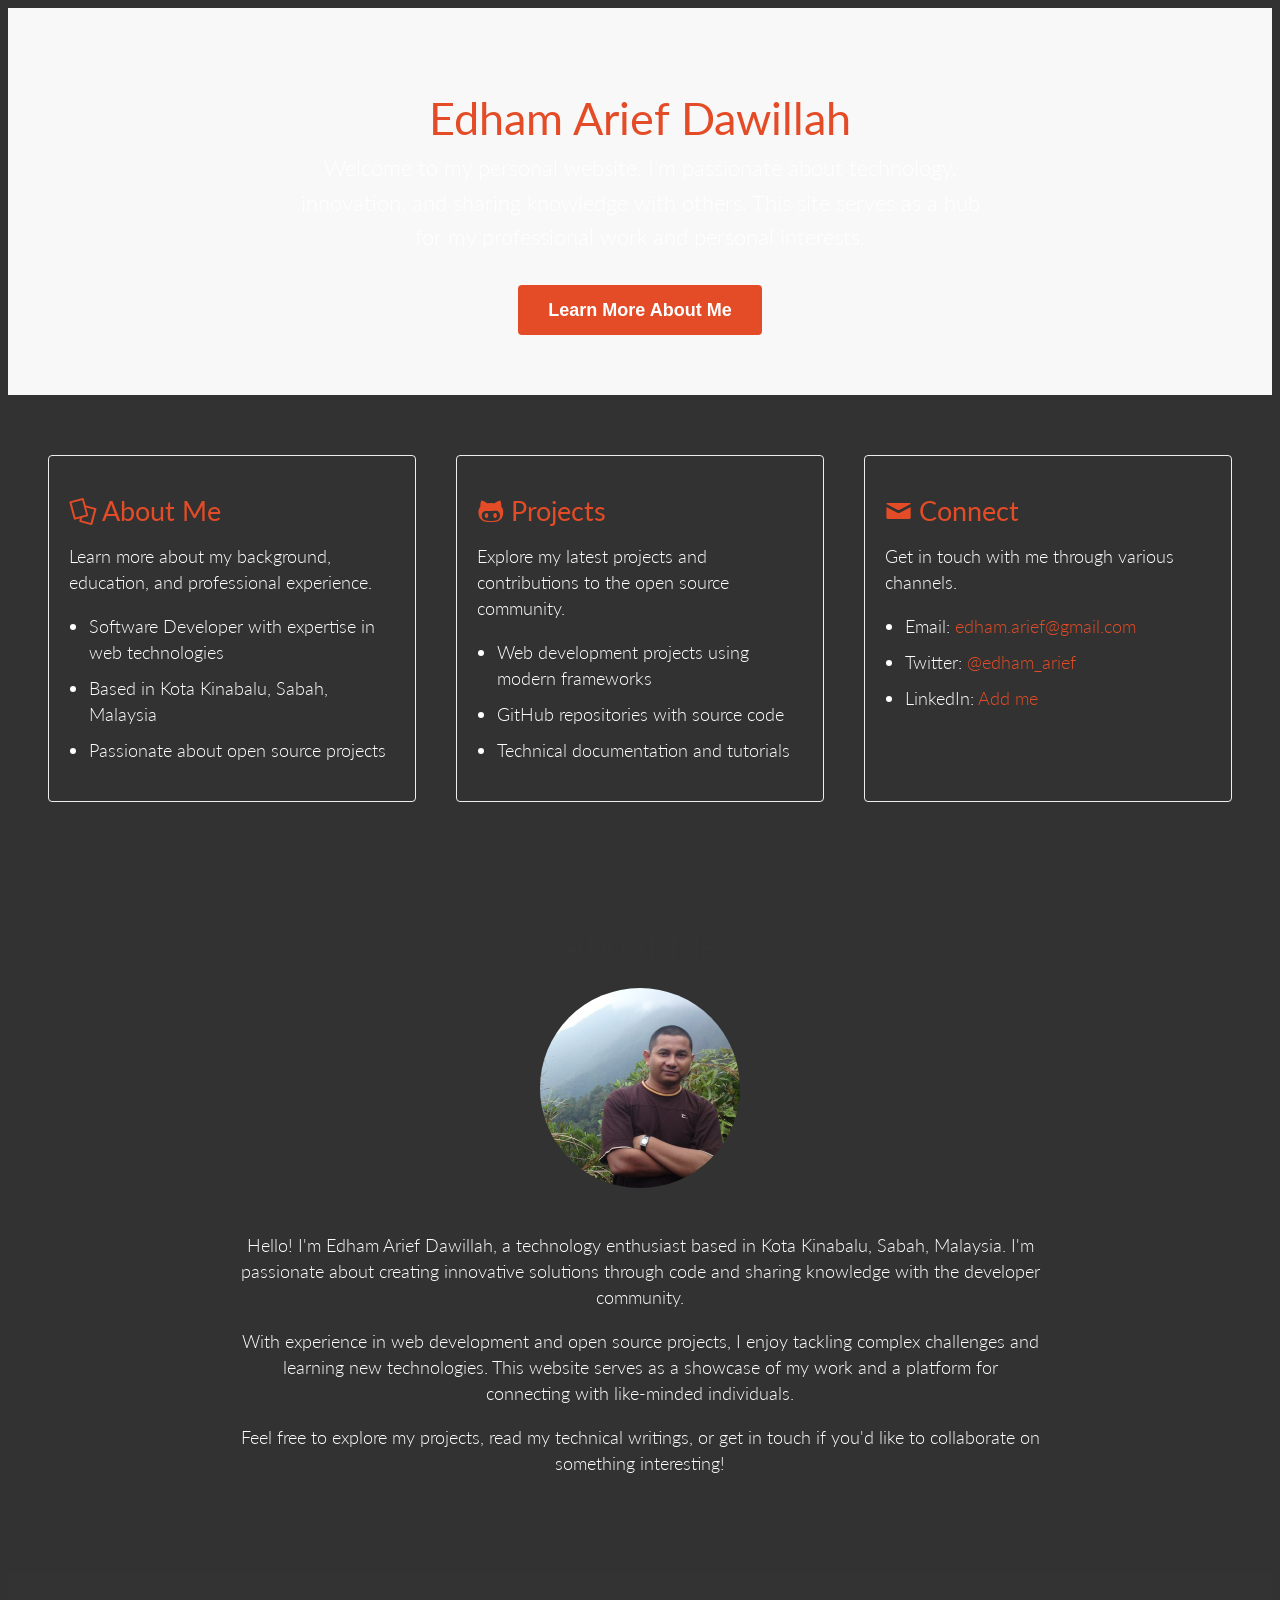
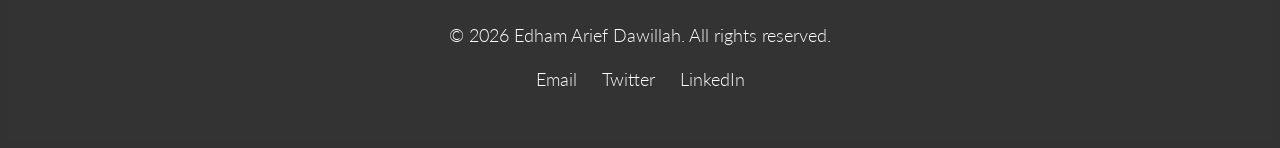
==== commit 1aae100c: "Remove calendar section from index.html" ====
--- a/index.html
+++ b/index.html
@@ -185,14 +185,7 @@
         </div>
       </section>
       
-      <!-- Calendar Section -->
-      <section class="section">
-        <h2>My Schedule</h2>
-        <div style="text-align: center;">
-          <p>Check out my availability and schedule meetings with me:</p>
-          <a href="calendar.html" class="btn">View My Calendar</a>
-        </div>
-      </section>
+
     </div>
 
     <!-- Footer -->
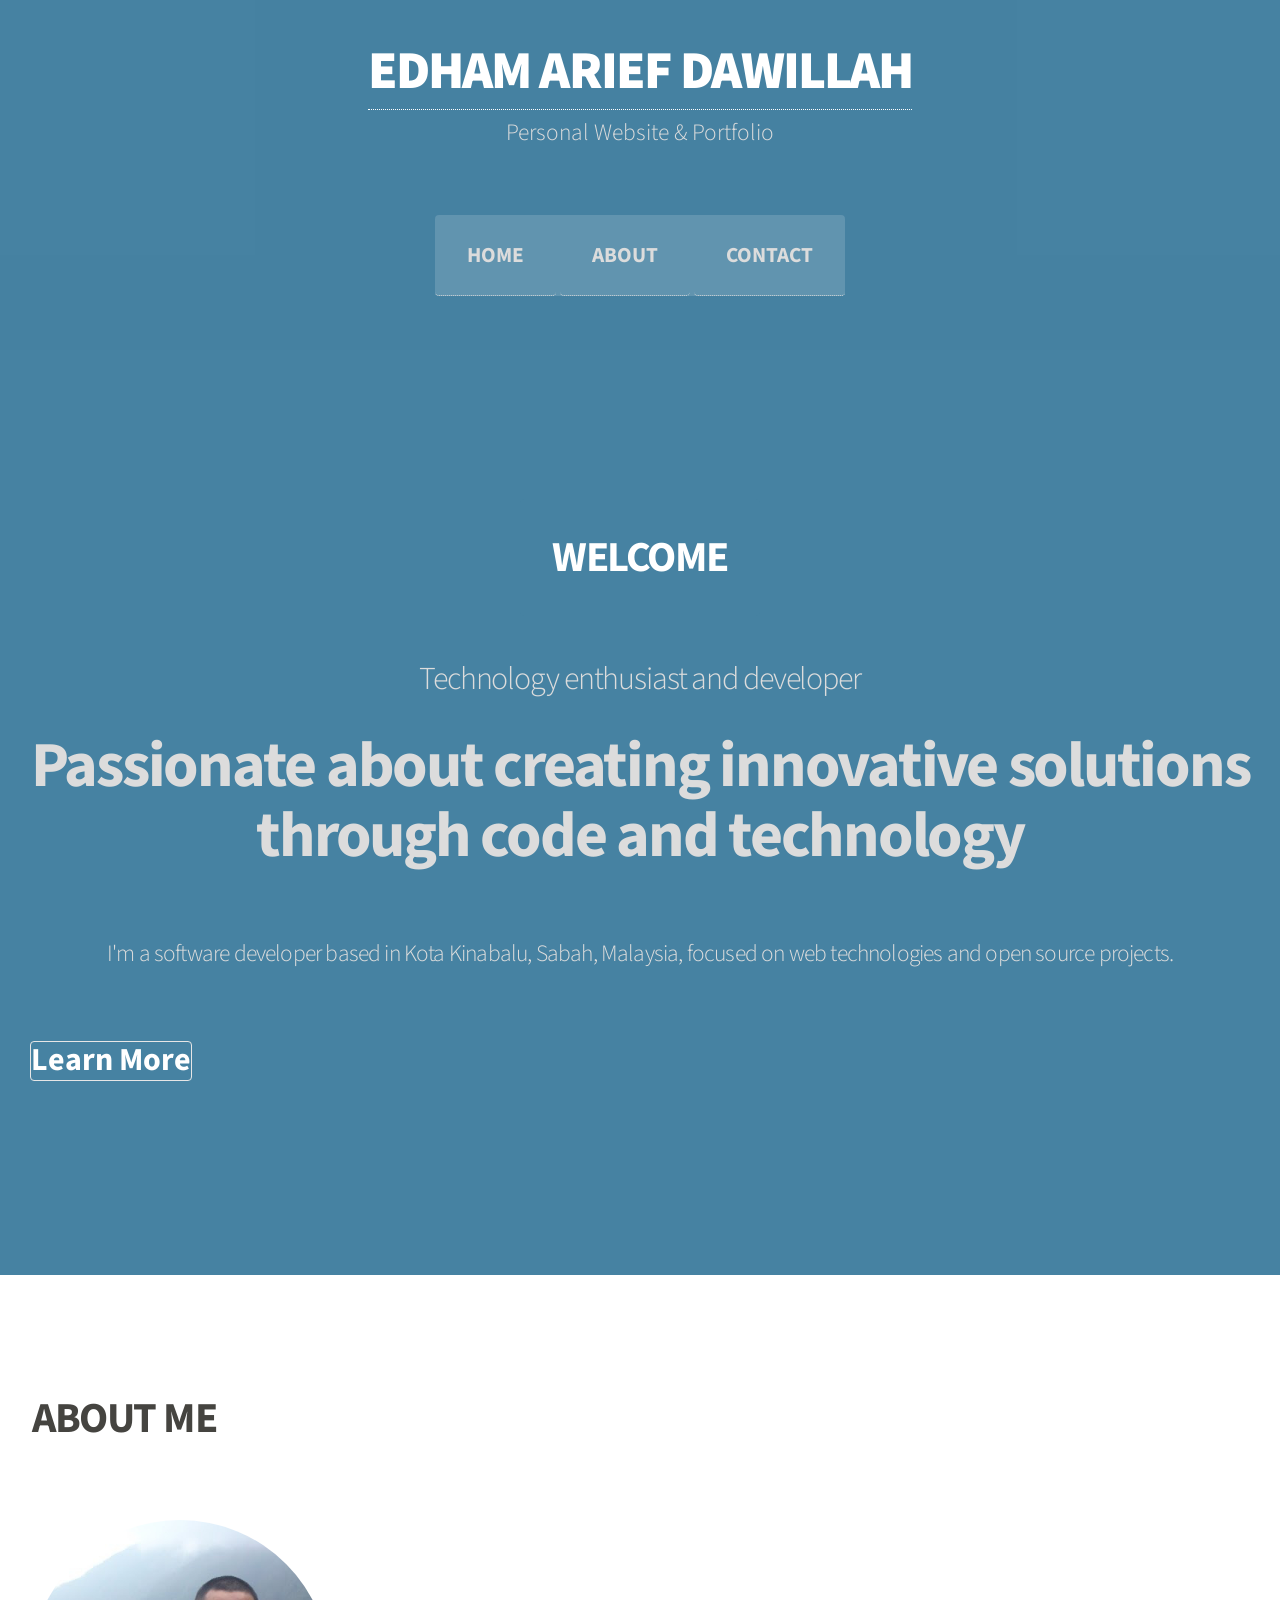
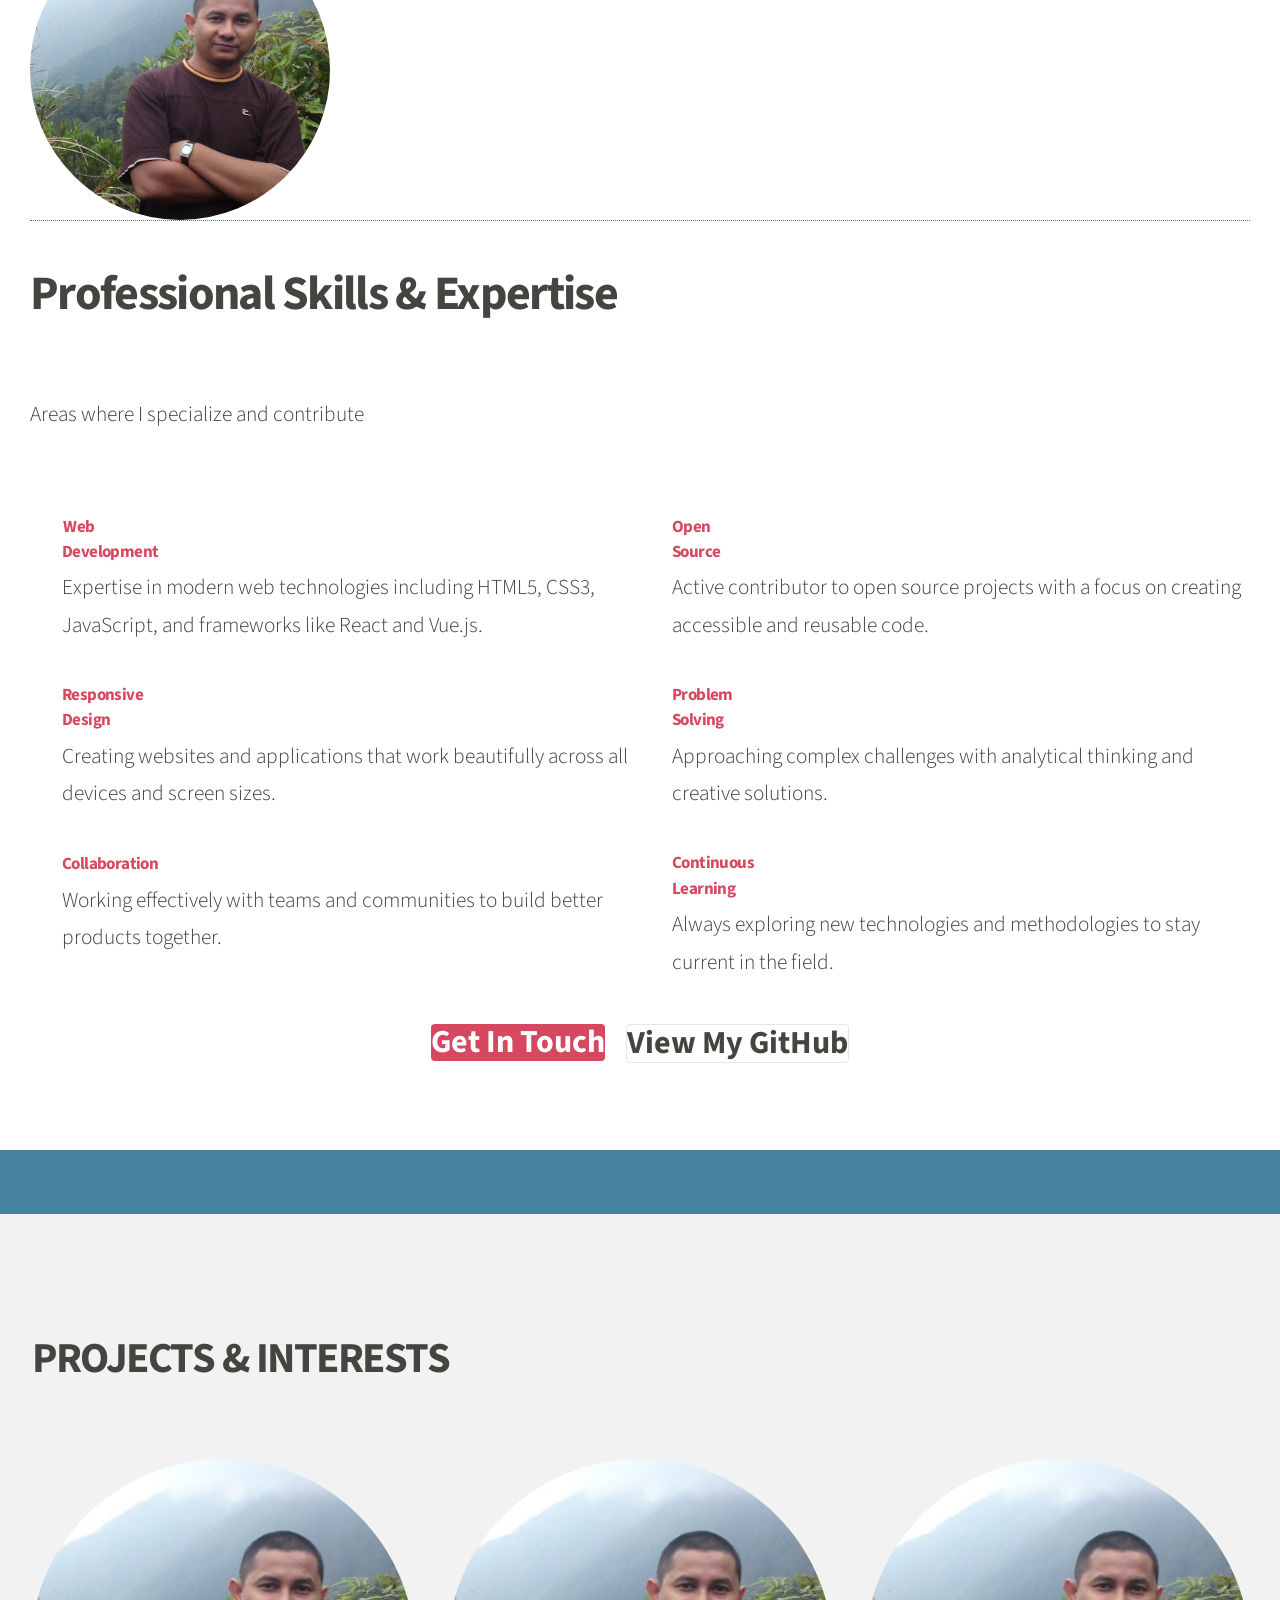
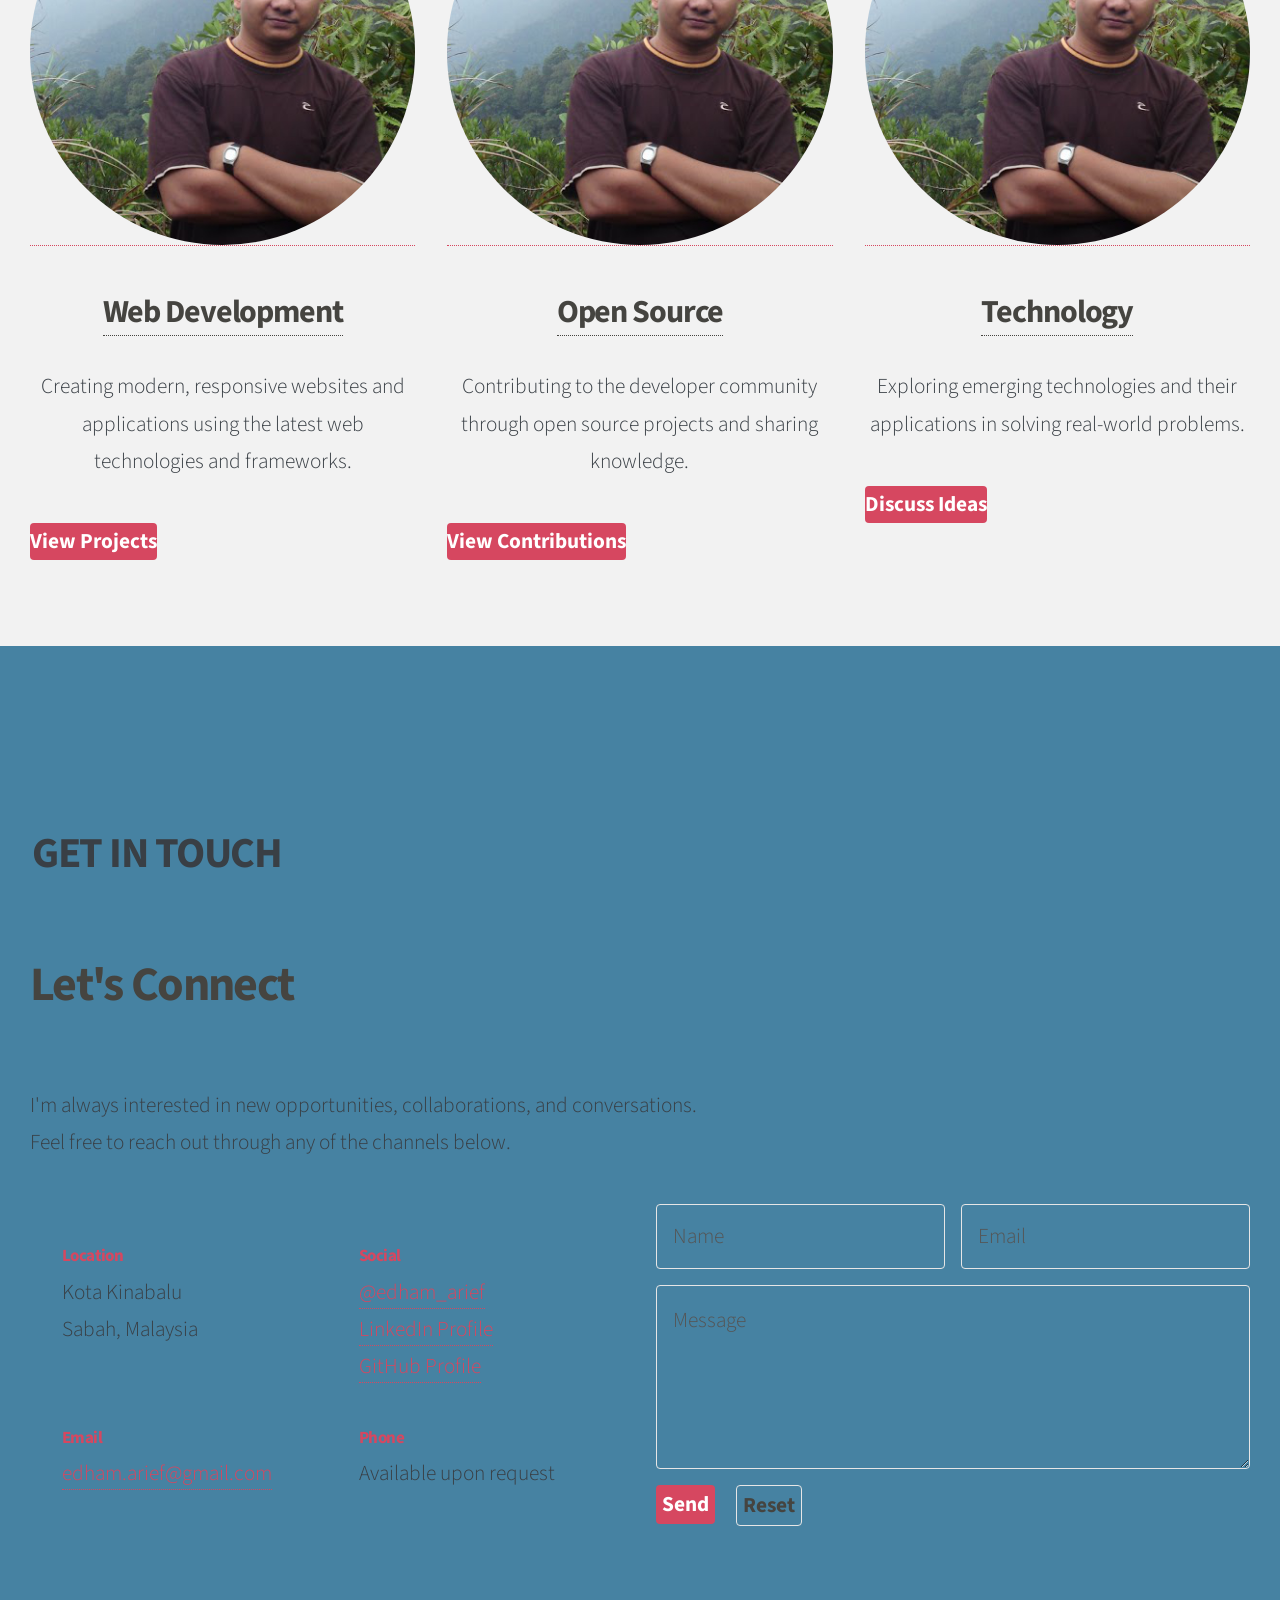
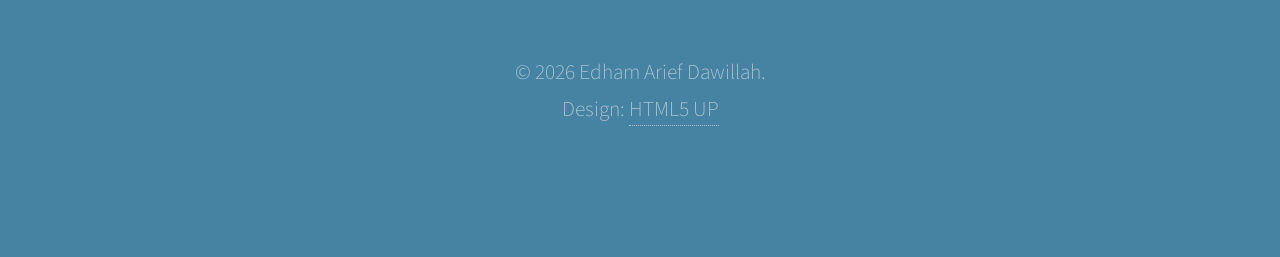
==== commit d5490f2f: "Redesign with Escape Velocity template by HTML5 UP" ====
--- a/index.html
+++ b/index.html
@@ -1,211 +1,258 @@
-<!DOCTYPE html>
-<!--[if IE 8]>    <html class="lt-ie9"> <![endif]-->
-<!--[if gt IE 8]><!--> <html> <!--<![endif]-->
-  <head>
-
-    <!-- charset -->
-    <meta charset="utf-8">
-
-    <title>Edham Arief Dawillah - Personal Website</title>
-
-    <!-- viewport -->
-    <meta name="viewport" content="width=device-width, initial-scale=1">
-
-    <!--  including stylesheets-->
-    <link rel="stylesheet" type="text/css" href="css/reset.min.css">
-    <link rel="stylesheet" type="text/css" href="css/d_orange.css" class="main-stylesheet">
-
-    <!--[if IE]>
-      <script src="http://html5shiv.googlecode.com/svn/trunk/html5.js"></script>
-    <![endif]-->
-
-    <!-- google fonts-->
-    <link href='http://fonts.googleapis.com/css?family=Lato:400,300,300italic,400italic,700,700italic,900,900italic' rel='stylesheet' type='text/css'>
-
-    <style>
-      /* Additional styles for the new layout */
-      .hero {
-        text-align: center;
-        padding: 60px 20px;
-        background: #f8f8f8;
-        margin-bottom: 40px;
-      }
-      
-      .hero h1 {
-        font-size: 2.5em;
-        margin-bottom: 20px;
-        color: #e34c26; /* Orange color from your theme */
-      }
-      
-      .hero p {
-        font-size: 1.2em;
-        max-width: 700px;
-        margin: 0 auto 30px;
-        line-height: 1.6;
-      }
-      
-      .btn {
-        display: inline-block;
-        padding: 12px 30px;
-        background: #e34c26;
-        color: white;
-        text-decoration: none;
-        border-radius: 4px;
-        font-weight: bold;
-        transition: background 0.3s;
-      }
-      
-      .btn:hover {
-        background: #c0401e;
-      }
-      
-      .features {
-        display: flex;
-        flex-wrap: wrap;
-        justify-content: space-between;
-        padding: 0 20px 40px;
-      }
-      
-      .feature {
-        flex: 1;
-        min-width: 300px;
-        margin: 20px;
-        padding: 20px;
-        border: 1px solid #eee;
-        border-radius: 4px;
-      }
-      
-      .feature h2 {
-        color: #e34c26;
-        margin-bottom: 15px;
-      }
-      
-      .feature ul {
-        padding-left: 20px;
-      }
-      
-      .feature li {
-        margin-bottom: 10px;
-      }
-      
-      .feature a {
-        color: #e34c26;
-        text-decoration: none;
-      }
-      
-      .feature a:hover {
-        text-decoration: underline;
-      }
-      
-      .section {
-        padding: 40px 20px;
-        max-width: 1200px;
-        margin: 0 auto;
-      }
-      
-      .section h2 {
-        text-align: center;
-        font-size: 2em;
-        margin-bottom: 30px;
-        color: #333;
-      }
-      
-      footer {
-        background: #333;
-        color: white;
-        text-align: center;
-        padding: 30px 20px;
-        margin-top: 40px;
-      }
-      
-      @media (max-width: 768px) {
-        .features {
-          flex-direction: column;
-        }
-        
-        .hero h1 {
-          font-size: 2em;
-        }
-      }
-    </style>
-
-  </head>
-  <body>
-
-    <!-- Hero Section -->
-    <section class="hero">
-      <h1>Edham Arief Dawillah</h1>
-      <p>Welcome to my personal website. I'm passionate about technology, innovation, and sharing knowledge with others. This site serves as a hub for my professional work and personal interests.</p>
-      <a href="#about" class="btn">Learn More About Me</a>
-    </section>
-
-    <!-- Main Content -->
-    <div class="container">
-      <!-- Features/Sections -->
-      <section class="features">
-        <div class="feature">
-          <h2><span class="icon-docs"></span> About Me</h2>
-          <p>Learn more about my background, education, and professional experience.</p>
-          <ul>
-            <li>Software Developer with expertise in web technologies</li>
-            <li>Based in Kota Kinabalu, Sabah, Malaysia</li>
-            <li>Passionate about open source projects</li>
-          </ul>
-        </div>
-        
-        <div class="feature">
-          <h2><span class="icon-github"></span> Projects</h2>
-          <p>Explore my latest projects and contributions to the open source community.</p>
-          <ul>
-            <li>Web development projects using modern frameworks</li>
-            <li>GitHub repositories with source code</li>
-            <li>Technical documentation and tutorials</li>
-          </ul>
-        </div>
-        
-        <div class="feature">
-          <h2><span class="icon-mail"></span> Connect</h2>
-          <p>Get in touch with me through various channels.</p>
-          <ul>
-            <li>Email: <a href="mailto:edham.arief@gmail.com">edham.arief@gmail.com</a></li>
-            <li>Twitter: <a href="https://twitter.com/edham_arief">@edham_arief</a></li>
-            <li>LinkedIn: <a href="https://linkedin.com/in/edthix/">Add me</a></li>
-          </ul>
-        </div>
-      </section>
-      
-      <!-- About Section -->
-      <section class="section" id="about">
-        <h2>About Me</h2>
-        <div style="max-width: 800px; margin: 0 auto; text-align: center;">
-          <img src="images/avatar.jpg" alt="Edham Arief Dawillah" style="border-radius: 50%; max-width: 200px; margin-bottom: 20px;">
-          <p>Hello! I'm Edham Arief Dawillah, a technology enthusiast based in Kota Kinabalu, Sabah, Malaysia. I'm passionate about creating innovative solutions through code and sharing knowledge with the developer community.</p>
-          <p>With experience in web development and open source projects, I enjoy tackling complex challenges and learning new technologies. This website serves as a showcase of my work and a platform for connecting with like-minded individuals.</p>
-          <p>Feel free to explore my projects, read my technical writings, or get in touch if you'd like to collaborate on something interesting!</p>
-        </div>
-      </section>
-      
-
-    </div>
-
-    <!-- Footer -->
-    <footer>
-      <p>&copy; 2026 Edham Arief Dawillah. All rights reserved.</p>
-      <p>
-        <a href="mailto:edham.arief@gmail.com" style="color: white; margin: 0 10px;">Email</a>
-        <a href="https://twitter.com/edham_arief" style="color: white; margin: 0 10px;">Twitter</a>
-        <a href="https://linkedin.com/in/edthix/" style="color: white; margin: 0 10px;">LinkedIn</a>
-      </p>
-    </footer>
-
-    <!-- including js -->
-    <script type="text/javascript" src="js/jquery.min.js"></script>
-    <script type="text/javascript" src="http://maps.google.com/maps/api/js?sensor=false"></script>
-    <script type="text/javascript" src="js/gmap3.min.js"></script>
-    <script type="text/javascript" src="js/additional-scripts.min.js"></script>
-    <script type="text/javascript" src="js/custom.js"></script>
-
-    <script>!function(d,s,id){var js,fjs=d.getElementsByTagName(s)[0],p=/^http:/.test(d.location)?'http':'https';if(!d.getElementById(id)){js=d.createElement(s);js.id=id;js.src=p+"://platform.twitter.com/widgets.js";fjs.parentNode.insertBefore(js,fjs);}}(document,"script","twitter-wjs");</script>
-
-  </body>
+<!DOCTYPE HTML>
+<!--
+	Escape Velocity by HTML5 UP
+	html5up.net | @ajlkn
+	Free for personal and commercial use under the CCA 3.0 license (html5up.net/license)
+-->
+<html>
+	<head>
+		<title>Edham Arief Dawillah - Personal Website</title>
+		<meta charset="utf-8" />
+		<meta name="viewport" content="width=device-width, initial-scale=1, user-scalable=no" />
+		<link rel="stylesheet" href="assets/css/main.css" />
+	</head>
+	<body class="homepage is-preload">
+		<div id="page-wrapper">
+
+			<!-- Header -->
+				<section id="header" class="wrapper">
+
+					<!-- Logo -->
+						<div id="logo">
+							<h1><a href="index.html">Edham Arief Dawillah</a></h1>
+							<p>Personal Website & Portfolio</p>
+						</div>
+
+					<!-- Nav -->
+						<nav id="nav">
+							<ul>
+								<li class="current"><a href="index.html">Home</a></li>
+								<li><a href="#about">About</a></li>
+								<li><a href="#contact">Contact</a></li>
+							</ul>
+						</nav>
+
+				</section>
+
+			<!-- Intro -->
+				<section id="intro" class="wrapper style1">
+					<div class="title">Welcome</div>
+					<div class="container">
+						<p class="style1">Technology enthusiast and developer</p>
+						<p class="style2">
+							Passionate about creating innovative solutions<br class="mobile-hide" />
+							through code and technology
+						</p>
+						<p class="style3">I'm a software developer based in Kota Kinabalu, Sabah, Malaysia, focused on web technologies and open source projects.</p>
+						<ul class="actions">
+							<li><a href="#about" class="button style3 large">Learn More</a></li>
+						</ul>
+					</div>
+				</section>
+
+			<!-- Main -->
+				<section id="main" class="wrapper style2">
+					<div class="title">About Me</div>
+					<div class="container">
+
+						<!-- Image -->
+							<a href="#" class="image featured">
+								<img src="images/avatar.jpg" alt="Edham Arief Dawillah" style="border-radius: 50%; max-width: 300px;" />
+							</a>
+
+						<!-- Features -->
+							<section id="features">
+								<header class="style1">
+									<h2>Professional Skills & Expertise</h2>
+									<p>Areas where I specialize and contribute</p>
+								</header>
+								<div class="feature-list">
+									<div class="row">
+										<div class="col-6 col-12-medium">
+											<section>
+												<h3 class="icon fa-code">Web Development</h3>
+												<p>Expertise in modern web technologies including HTML5, CSS3, JavaScript, and frameworks like React and Vue.js.</p>
+											</section>
+										</div>
+										<div class="col-6 col-12-medium">
+											<section>
+												<h3 class="icon fa-github">Open Source</h3>
+												<p>Active contributor to open source projects with a focus on creating accessible and reusable code.</p>
+											</section>
+										</div>
+										<div class="col-6 col-12-medium">
+											<section>
+												<h3 class="icon fa-mobile">Responsive Design</h3>
+												<p>Creating websites and applications that work beautifully across all devices and screen sizes.</p>
+											</section>
+										</div>
+										<div class="col-6 col-12-medium">
+											<section>
+												<h3 class="icon fa-lightbulb">Problem Solving</h3>
+												<p>Approaching complex challenges with analytical thinking and creative solutions.</p>
+											</section>
+										</div>
+										<div class="col-6 col-12-medium">
+											<section>
+												<h3 class="icon fa-users">Collaboration</h3>
+												<p>Working effectively with teams and communities to build better products together.</p>
+											</section>
+										</div>
+										<div class="col-6 col-12-medium">
+											<section>
+												<h3 class="icon fa-book">Continuous Learning</h3>
+												<p>Always exploring new technologies and methodologies to stay current in the field.</p>
+											</section>
+										</div>
+									</div>
+								</div>
+								<ul class="actions special">
+									<li><a href="#contact" class="button style1 large">Get In Touch</a></li>
+									<li><a href="https://github.com/edthix" class="button style2 large">View My GitHub</a></li>
+								</ul>
+							</section>
+
+					</div>
+				</section>
+
+			<!-- Highlights -->
+				<section id="highlights" class="wrapper style3">
+					<div class="title">Projects & Interests</div>
+					<div class="container">
+						<div class="row aln-center">
+							<div class="col-4 col-12-medium">
+								<section class="highlight">
+									<a href="#" class="image featured"><img src="images/avatar.jpg" alt="Web Development" style="border-radius: 50%;" /></a>
+									<h3><a href="#">Web Development</a></h3>
+									<p>Creating modern, responsive websites and applications using the latest web technologies and frameworks.</p>
+									<ul class="actions">
+										<li><a href="https://github.com/edthix" class="button style1">View Projects</a></li>
+									</ul>
+								</section>
+							</div>
+							<div class="col-4 col-12-medium">
+								<section class="highlight">
+									<a href="#" class="image featured"><img src="images/avatar.jpg" alt="Open Source" style="border-radius: 50%;" /></a>
+									<h3><a href="#">Open Source</a></h3>
+									<p>Contributing to the developer community through open source projects and sharing knowledge.</p>
+									<ul class="actions">
+										<li><a href="https://github.com/edthix" class="button style1">View Contributions</a></li>
+									</ul>
+								</section>
+							</div>
+							<div class="col-4 col-12-medium">
+								<section class="highlight">
+									<a href="#" class="image featured"><img src="images/avatar.jpg" alt="Technology" style="border-radius: 50%;" /></a>
+									<h3><a href="#">Technology</a></h3>
+									<p>Exploring emerging technologies and their applications in solving real-world problems.</p>
+									<ul class="actions">
+										<li><a href="#contact" class="button style1">Discuss Ideas</a></li>
+									</ul>
+								</section>
+							</div>
+						</div>
+					</div>
+				</section>
+
+			<!-- Footer -->
+				<section id="footer" class="wrapper" name="contact">
+					<div class="title">Get In Touch</div>
+					<div class="container">
+						<header class="style1">
+							<h2>Let's Connect</h2>
+							<p>
+								I'm always interested in new opportunities, collaborations, and conversations.<br />
+								Feel free to reach out through any of the channels below.
+							</p>
+						</header>
+						<div class="row">
+							<div class="col-6 col-12-medium">
+
+								<!-- Contact -->
+									<section class="feature-list small">
+										<div class="row">
+											<div class="col-6 col-12-small">
+												<section>
+													<h3 class="icon fa-map-marker">Location</h3>
+													<p>
+														Kota Kinabalu<br />
+														Sabah, Malaysia
+													</p>
+												</section>
+											</div>
+											<div class="col-6 col-12-small">
+												<section>
+													<h3 class="icon fa-comment">Social</h3>
+													<p>
+														<a href="https://twitter.com/edham_arief">@edham_arief</a><br />
+														<a href="https://linkedin.com/in/edthix/">LinkedIn Profile</a><br />
+														<a href="https://github.com/edthix">GitHub Profile</a>
+													</p>
+												</section>
+											</div>
+											<div class="col-6 col-12-small">
+												<section>
+													<h3 class="icon fa-envelope">Email</h3>
+													<p>
+														<a href="mailto:edham.arief@gmail.com">edham.arief@gmail.com</a>
+													</p>
+												</section>
+											</div>
+											<div class="col-6 col-12-small">
+												<section>
+													<h3 class="icon fa-phone">Phone</h3>
+													<p>
+														Available upon request
+													</p>
+												</section>
+											</div>
+										</div>
+									</section>
+
+							</div>
+							<div class="col-6 col-12-medium">
+
+								<!-- Contact Form -->
+									<section>
+										<form method="post" action="#">
+											<div class="row gtr-50">
+												<div class="col-6 col-12-small">
+													<input type="text" name="name" id="contact-name" placeholder="Name" />
+												</div>
+												<div class="col-6 col-12-small">
+													<input type="text" name="email" id="contact-email" placeholder="Email" />
+												</div>
+												<div class="col-12">
+													<textarea name="message" id="contact-message" placeholder="Message" rows="4"></textarea>
+												</div>
+												<div class="col-12">
+													<ul class="actions">
+														<li><input type="submit" class="style1" value="Send" /></li>
+														<li><input type="reset" class="style2" value="Reset" /></li>
+													</ul>
+												</div>
+											</div>
+										</form>
+									</section>
+
+							</div>
+						</div>
+						<div id="copyright">
+							<ul>
+								<li>&copy; 2026 Edham Arief Dawillah.</li><li>Design: <a href="https://html5up.net">HTML5 UP</a></li>
+							</ul>
+						</div>
+					</div>
+				</section>
+
+		</div>
+
+		<!-- Scripts -->
+			<script src="js/jquery.min.js"></script>
+			<script src="assets/js/browser.min.js"></script>
+			<script src="assets/js/breakpoints.min.js"></script>
+			<script src="assets/js/util.js"></script>
+			<script src="assets/js/main.js"></script>
+
+	</body>
 </html>
--- a/assets/css/main.css
+++ b/assets/css/main.css
@@ -0,0 +1,2015 @@
+@import url("https://fonts.googleapis.com/css?family=Source+Sans+Pro:300,400,600,700,900");
+
+/*
+	Escape Velocity by HTML5 UP
+	html5up.net | @ajlkn
+	Free for personal and commercial use under the CCA 3.0 license (html5up.net/license)
+*/
+
+html, body, div, span, applet, object,
+iframe, h1, h2, h3, h4, h5, h6, p, blockquote,
+pre, a, abbr, acronym, address, big, cite,
+code, del, dfn, em, img, ins, kbd, q, s, samp,
+small, strike, strong, sub, sup, tt, var, b,
+u, i, center, dl, dt, dd, ol, ul, li, fieldset,
+form, label, legend, table, caption, tbody,
+tfoot, thead, tr, th, td, article, aside,
+canvas, details, embed, figure, figcaption,
+footer, header, hgroup, menu, nav, output, ruby,
+section, summary, time, mark, audio, video {
+	margin: 0;
+	padding: 0;
+	border: 0;
+	font-size: 100%;
+	font: inherit;
+	vertical-align: baseline;}
+
+article, aside, details, figcaption, figure,
+footer, header, hgroup, menu, nav, section {
+	display: block;}
+
+body {
+	line-height: 1;
+}
+
+ol, ul {
+	list-style: none;
+}
+
+blockquote, q {
+	quotes: none;
+}
+
+	blockquote:before, blockquote:after, q:before, q:after {
+		content: '';
+		content: none;
+	}
+
+table {
+	border-collapse: collapse;
+	border-spacing: 0;
+}
+
+body {
+	-webkit-text-size-adjust: none;
+}
+
+mark {
+	background-color: transparent;
+	color: inherit;
+}
+
+input::-moz-focus-inner {
+	border: 0;
+	padding: 0;
+}
+
+input, select, textarea {
+	-moz-appearance: none;
+	-webkit-appearance: none;
+	-ms-appearance: none;
+	appearance: none;
+}
+
+/* Basic */
+
+	html {
+		box-sizing: border-box;
+	}
+
+	*, *:before, *:after {
+		box-sizing: inherit;
+	}
+
+	body {
+		background: #4682a2;
+		color: #393f45;
+		font-family: 'Source Sans Pro', sans-serif;
+		font-size: 16pt;
+		font-weight: 300;
+		line-height: 1.75em;
+	}
+
+	body.is-preload *, body.is-preload *:before, body.is-preload *:after {
+		-moz-animation: none !important;
+		-webkit-animation: none !important;
+		-ms-animation: none !important;
+		animation: none !important;
+		-moz-transition: none !important;
+		-webkit-transition: none !important;
+		-ms-transition: none !important;
+		transition: none !important;
+	}
+
+	input, textarea, select {
+		font-family: 'Source Sans Pro', sans-serif;
+		font-size: 16pt;
+		font-weight: 300;
+		line-height: 1.75em;
+	}
+
+	h1, h2, h3, h4, h5, h6 {
+		font-weight: 700;
+		color: #454440;
+	}
+
+	h1 a, h2 a, h3 a, h4 a, h5 a, h6 a {
+		color: inherit;
+		text-decoration: none;
+	}
+
+	h2 {
+		font-size: 2.25em;
+		letter-spacing: -0.035em;
+		line-height: 1.25em;
+		margin: 0 0 1.5em 0;
+	}
+
+	h3 {
+		font-size: 1.5em;
+		letter-spacing: -0.035em;
+		line-height: 1.5em;
+		margin: 0 0 1.25em 0;
+	}
+
+	a {
+		-moz-transition: color .25s ease-in-out, border-color .25s ease-in-out, background-color .25s ease-in-out;
+		-webkit-transition: color .25s ease-in-out, border-color .25s ease-in-out, background-color .25s ease-in-out;
+		-ms-transition: color .25s ease-in-out, border-color .25s ease-in-out, background-color .25s ease-in-out;
+		transition: color .25s ease-in-out, border-color .25s ease-in-out, background-color .25s ease-in-out;
+		color: #d64760;
+		text-decoration: none;
+		border-bottom: dotted 1px;
+	}
+
+		a:hover {
+			border-bottom-color: transparent;
+		}
+
+	strong, b {
+		font-weight: 700;
+		color: #454440;
+	}
+
+	em, i {
+		font-style: italic;
+	}
+
+	sub {
+		position: relative;
+		top: 0.5em;
+		font-size: 0.8em;
+	}
+
+	sup {
+		position: relative;
+		top: -0.5em;
+		font-size: 0.8em;
+	}
+
+	hr {
+		border: 0;
+		border-top: solid 1px #e6e6e6;
+		margin: 6em 0 6em 0;
+	}
+
+	blockquote {
+		border-left: solid 0.5em #e6e6e6;
+		margin: 2em 0 2em 0;
+		padding: 0.5em 0 0.5em 2em;
+	}
+
+	p, ul, ol, dl, table {
+		margin-bottom: 2em;
+	}
+
+	br.clear {
+		clear: both;
+	}
+
+	.features {
+		margin: 0 0 2em 0;
+	}
+
+	.feature-list {
+		margin: 0 0 2em 0;
+	}
+
+		.feature-list h3 {
+			margin: 0;
+		}
+
+		.feature-list .row {
+			margin: 0 0 3em 0;
+		}
+
+			.feature-list .row:last-child {
+				margin: 0;
+			}
+
+	.feature-list .icon {
+		display: inline-block;
+		font-size: 0.8em;
+		width: 2em;
+		margin-right: 0.75em;
+		text-align: center;
+		color: #d64760;
+	}
+
+	.feature-list .row:first-child .icon {
+		margin-top: 0.4em;
+	}
+
+/* Container */
+
+	.container {
+		margin: 0 auto;
+		max-width: 100%;
+		width: 70em;
+	}
+
+		@media screen and (max-width: 1680px) {
+
+			.container {
+				width: 70em;
+			}
+
+		}
+
+		@media screen and (max-width: 1280px) {
+
+			.container {
+				width: calc(100% - 60px);
+			}
+
+		}
+
+		@media screen and (max-width: 980px) {
+
+			.container {
+				width: calc(100% - 80px);
+			}
+
+		}
+
+		@media screen and (max-width: 736px) {
+
+			.container {
+				width: calc(100% - 40px);
+			}
+
+		}
+
+/* Row */
+
+	.row {
+		display: flex;
+		flex-wrap: wrap;
+		box-sizing: border-box;
+		align-items: stretch;
+	}
+
+		.row > * {
+			box-sizing: border-box;
+		}
+
+		.row.gtr-uniform > * > :last-child {
+			margin-bottom: 0;
+		}
+
+		.row.aln-left {
+			justify-content: flex-start;
+		}
+
+		.row.aln-center {
+			justify-content: center;
+		}
+
+		.row.aln-right {
+			justify-content: flex-end;
+		}
+
+		.row.aln-top {
+			align-items: flex-start;
+		}
+
+		.row.aln-middle {
+			align-items: center;
+		}
+
+		.row.aln-bottom {
+			align-items: flex-end;
+		}
+
+		.row > .col-1 {
+			width: 8.33333%;
+		}
+
+		.row > .col-2 {
+			width: 16.66667%;
+		}
+
+		.row > .col-3 {
+			width: 25%;
+		}
+
+		.row > .col-4 {
+			width: 33.33333%;
+		}
+
+		.row > .col-5 {
+			width: 41.66667%;
+		}
+
+		.row > .col-6 {
+			width: 50%;
+		}
+
+		.row > .col-7 {
+			width: 58.33333%;
+		}
+
+		.row > .col-8 {
+			width: 66.66667%;
+		}
+
+		.row > .col-9 {
+			width: 75%;
+		}
+
+		.row > .col-10 {
+			width: 83.33333%;
+		}
+
+		.row > .col-11 {
+			width: 91.66667%;
+		}
+
+		.row > .col-12 {
+			width: 100%;
+		}
+
+		.row.gtr-0 {
+			margin-top: 0;
+			margin-left: 0;
+		}
+
+			.row.gtr-0 > * {
+				padding: 0 0 0 0;
+			}
+
+			.row.gtr-0.gtr-uniform > * {
+				padding-top: 0;
+			}
+
+		.row.gtr-25 {
+			margin-top: -0.5em;
+			margin-left: -0.5em;
+		}
+
+			.row.gtr-25 > * {
+				padding: 0.5em 0 0 0.5em;
+			}
+
+			.row.gtr-25.gtr-uniform > * {
+				padding-top: 0.5em;
+			}
+
+		.row.gtr-50 {
+			margin-top: -1em;
+			margin-left: -1em;
+		}
+
+			.row.gtr-50 > * {
+				padding: 1em 0 0 1em;
+			}
+
+			.row.gtr-50.gtr-uniform > * {
+				padding-top: 1em;
+			}
+
+		.row {
+			margin-top: -2em;
+			margin-left: -2em;
+		}
+
+			.row > * {
+				padding: 2em 0 0 2em;
+			}
+
+			.row.gtr-uniform > * {
+				padding-top: 2em;
+			}
+
+		.row.gtr-150 {
+			margin-top: -3em;
+			margin-left: -3em;
+		}
+
+			.row.gtr-150 > * {
+				padding: 3em 0 0 3em;
+			}
+
+			.row.gtr-150.gtr-uniform > * {
+				padding-top: 3em;
+			}
+
+		.row.gtr-200 {
+			margin-top: -4em;
+			margin-left: -4em;
+		}
+
+			.row.gtr-200 > * {
+				padding: 4em 0 0 4em;
+			}
+
+			.row.gtr-200.gtr-uniform > * {
+				padding-top: 4em;
+			}
+
+		@media screen and (max-width: 1680px) {
+
+			.row {
+				display: flex;
+				flex-wrap: wrap;
+				box-sizing: border-box;
+				align-items: stretch;
+			}
+
+				.row > * {
+					box-sizing: border-box;
+				}
+
+				.row.gtr-uniform > * > :last-child {
+					margin-bottom: 0;
+				}
+
+				.row.aln-left {
+					justify-content: flex-start;
+				}
+
+				.row.aln-center {
+					justify-content: center;
+				}
+
+				.row.aln-right {
+					justify-content: flex-end;
+				}
+
+				.row.aln-top {
+					align-items: flex-start;
+				}
+
+				.row.aln-middle {
+					align-items: center;
+				}
+
+				.row.aln-bottom {
+					align-items: flex-end;
+				}
+
+				.row > .col-1-xlarge {
+					width: 8.33333%;
+				}
+
+				.row > .col-2-xlarge {
+					width: 16.66667%;
+				}
+
+				.row > .col-3-xlarge {
+					width: 25%;
+				}
+
+				.row > .col-4-xlarge {
+					width: 33.33333%;
+				}
+
+				.row > .col-5-xlarge {
+					width: 41.66667%;
+				}
+
+				.row > .col-6-xlarge {
+					width: 50%;
+				}
+
+				.row > .col-7-xlarge {
+					width: 58.33333%;
+				}
+
+				.row > .col-8-xlarge {
+					width: 66.66667%;
+				}
+
+				.row > .col-9-xlarge {
+					width: 75%;
+				}
+
+				.row > .col-10-xlarge {
+					width: 83.33333%;
+				}
+
+				.row > .col-11-xlarge {
+					width: 91.66667%;
+				}
+
+				.row > .col-12-xlarge {
+					width: 100%;
+				}
+
+				.row.gtr-0 {
+					margin-top: 0;
+					margin-left: 0;
+				}
+
+					.row.gtr-0 > * {
+						padding: 0 0 0 0;
+					}
+
+					.row.gtr-0.gtr-uniform > * {
+						padding-top: 0;
+					}
+
+				.row.gtr-25 {
+					margin-top: -0.5em;
+					margin-left: -0.5em;
+				}
+
+					.row.gtr-25 > * {
+						padding: 0.5em 0 0 0.5em;
+					}
+
+					.row.gtr-25.gtr-uniform > * {
+						padding-top: 0.5em;
+					}
+
+				.row.gtr-50 {
+					margin-top: -1em;
+					margin-left: -1em;
+				}
+
+					.row.gtr-50 > * {
+						padding: 1em 0 0 1em;
+					}
+
+					.row.gtr-50.gtr-uniform > * {
+						padding-top: 1em;
+					}
+
+				.row {
+					margin-top: -2em;
+					margin-left: -2em;
+				}
+
+					.row > * {
+						padding: 2em 0 0 2em;
+					}
+
+					.row.gtr-uniform > * {
+						padding-top: 2em;
+					}
+
+				.row.gtr-150 {
+					margin-top: -3em;
+					margin-left: -3em;
+				}
+
+					.row.gtr-150 > * {
+						padding: 3em 0 0 3em;
+					}
+
+					.row.gtr-150.gtr-uniform > * {
+						padding-top: 3em;
+					}
+
+				.row.gtr-200 {
+					margin-top: -4em;
+					margin-left: -4em;
+				}
+
+					.row.gtr-200 > * {
+						padding: 4em 0 0 4em;
+					}
+
+					.row.gtr-200.gtr-uniform > * {
+						padding-top: 4em;
+					}
+
+		}
+
+		@media screen and (max-width: 1280px) {
+
+			.row {
+				display: flex;
+				flex-wrap: wrap;
+				box-sizing: border-box;
+				align-items: stretch;
+			}
+
+				.row > * {
+					box-sizing: border-box;
+				}
+
+				.row.gtr-uniform > * > :last-child {
+					margin-bottom: 0;
+				}
+
+				.row.aln-left {
+					justify-content: flex-start;
+				}
+
+				.row.aln-center {
+					justify-content: center;
+				}
+
+				.row.aln-right {
+					justify-content: flex-end;
+				}
+
+				.row.aln-top {
+					align-items: flex-start;
+				}
+
+				.row.aln-middle {
+					align-items: center;
+				}
+
+				.row.aln-bottom {
+					align-items: flex-end;
+				}
+
+				.row > .col-1-large {
+					width: 8.33333%;
+				}
+
+				.row > .col-2-large {
+					width: 16.66667%;
+				}
+
+				.row > .col-3-large {
+					width: 25%;
+				}
+
+				.row > .col-4-large {
+					width: 33.33333%;
+				}
+
+				.row > .col-5-large {
+					width: 41.66667%;
+				}
+
+				.row > .col-6-large {
+					width: 50%;
+				}
+
+				.row > .col-7-large {
+					width: 58.33333%;
+				}
+
+				.row > .col-8-large {
+					width: 66.66667%;
+				}
+
+				.row > .col-9-large {
+					width: 75%;
+				}
+
+				.row > .col-10-large {
+					width: 83.33333%;
+				}
+
+				.row > .col-11-large {
+					width: 91.66667%;
+				}
+
+				.row > .col-12-large {
+					width: 100%;
+				}
+
+				.row.gtr-0 {
+					margin-top: 0;
+					margin-left: 0;
+				}
+
+					.row.gtr-0 > * {
+						padding: 0 0 0 0;
+					}
+
+					.row.gtr-0.gtr-uniform > * {
+						padding-top: 0;
+					}
+
+				.row.gtr-25 {
+					margin-top: -0.375em;
+					margin-left: -0.375em;
+				}
+
+					.row.gtr-25 > * {
+						padding: 0.375em 0 0 0.375em;
+					}
+
+					.row.gtr-25.gtr-uniform > * {
+						padding-top: 0.375em;
+					}
+
+				.row.gtr-50 {
+					margin-top: -0.75em;
+					margin-left: -0.75em;
+				}
+
+					.row.gtr-50 > * {
+						padding: 0.75em 0 0 0.75em;
+					}
+
+					.row.gtr-50.gtr-uniform > * {
+						padding-top: 0.75em;
+					}
+
+				.row {
+					margin-top: -1.5em;
+					margin-left: -1.5em;
+				}
+
+					.row > * {
+						padding: 1.5em 0 0 1.5em;
+					}
+
+					.row.gtr-uniform > * {
+						padding-top: 1.5em;
+					}
+
+				.row.gtr-150 {
+					margin-top: -2.25em;
+					margin-left: -2.25em;
+				}
+
+					.row.gtr-150 > * {
+						padding: 2.25em 0 0 2.25em;
+					}
+
+					.row.gtr-150.gtr-uniform > * {
+						padding-top: 2.25em;
+					}
+
+				.row.gtr-200 {
+					margin-top: -3em;
+					margin-left: -3em;
+				}
+
+					.row.gtr-200 > * {
+						padding: 3em 0 0 3em;
+					}
+
+					.row.gtr-200.gtr-uniform > * {
+						padding-top: 3em;
+					}
+
+		}
+
+		@media screen and (max-width: 980px) {
+
+			.row {
+				display: flex;
+				flex-wrap: wrap;
+				box-sizing: border-box;
+				align-items: stretch;
+			}
+
+				.row > * {
+					box-sizing: border-box;
+				}
+
+				.row.gtr-uniform > * > :last-child {
+					margin-bottom: 0;
+				}
+
+				.row.aln-left {
+					justify-content: flex-start;
+				}
+
+				.row.aln-center {
+					justify-content: center;
+				}
+
+				.row.aln-right {
+					justify-content: flex-end;
+				}
+
+				.row.aln-top {
+					align-items: flex-start;
+				}
+
+				.row.aln-middle {
+					align-items: center;
+				}
+
+				.row.aln-bottom {
+					align-items: flex-end;
+				}
+
+				.row > .col-1-medium {
+					width: 8.33333%;
+				}
+
+				.row > .col-2-medium {
+					width: 16.66667%;
+				}
+
+				.row > .col-3-medium {
+					width: 25%;
+				}
+
+				.row > .col-4-medium {
+					width: 33.33333%;
+				}
+
+				.row > .col-5-medium {
+					width: 41.66667%;
+				}
+
+				.row > .col-6-medium {
+					width: 50%;
+				}
+
+				.row > .col-7-medium {
+					width: 58.33333%;
+				}
+
+				.row > .col-8-medium {
+					width: 66.66667%;
+				}
+
+				.row > .col-9-medium {
+					width: 75%;
+				}
+
+				.row > .col-10-medium {
+					width: 83.33333%;
+				}
+
+				.row > .col-11-medium {
+					width: 91.66667%;
+				}
+
+				.row > .col-12-medium {
+					width: 100%;
+				}
+
+				.row.gtr-0 {
+					margin-top: 0;
+					margin-left: 0;
+				}
+
+					.row.gtr-0 > * {
+						padding: 0 0 0 0;
+					}
+
+					.row.gtr-0.gtr-uniform > * {
+						padding-top: 0;
+					}
+
+				.row.gtr-25 {
+					margin-top: -0.5em;
+					margin-left: -0.5em;
+				}
+
+					.row.gtr-25 > * {
+						padding: 0.5em 0 0 0.5em;
+					}
+
+					.row.gtr-25.gtr-uniform > * {
+						padding-top: 0.5em;
+					}
+
+				.row.gtr-50 {
+					margin-top: -1em;
+					margin-left: -1em;
+				}
+
+					.row.gtr-50 > * {
+						padding: 1em 0 0 1em;
+					}
+
+					.row.gtr-50.gtr-uniform > * {
+						padding-top: 1em;
+					}
+
+				.row {
+					margin-top: -2em;
+					margin-left: -2em;
+				}
+
+					.row > * {
+						padding: 2em 0 0 2em;
+					}
+
+					.row.gtr-uniform > * {
+						padding-top: 2em;
+					}
+
+				.row.gtr-150 {
+					margin-top: -3em;
+					margin-left: -3em;
+				}
+
+					.row.gtr-150 > * {
+						padding: 3em 0 0 3em;
+					}
+
+					.row.gtr-150.gtr-uniform > * {
+						padding-top: 3em;
+					}
+
+				.row.gtr-200 {
+					margin-top: -4em;
+					margin-left: -4em;
+				}
+
+					.row.gtr-200 > * {
+						padding: 4em 0 0 4em;
+					}
+
+					.row.gtr-200.gtr-uniform > * {
+						padding-top: 4em;
+					}
+
+		}
+
+		@media screen and (max-width: 736px) {
+
+			.row {
+				display: flex;
+				flex-wrap: wrap;
+				box-sizing: border-box;
+				align-items: stretch;
+			}
+
+				.row > * {
+					box-sizing: border-box;
+				}
+
+				.row.gtr-uniform > * > :last-child {
+					margin-bottom: 0;
+				}
+
+				.row.aln-left {
+					justify-content: flex-start;
+				}
+
+				.row.aln-center {
+					justify-content: center;
+				}
+
+				.row.aln-right {
+					justify-content: flex-end;
+				}
+
+				.row.aln-top {
+					align-items: flex-start;
+				}
+
+				.row.aln-middle {
+					align-items: center;
+				}
+
+				.row.aln-bottom {
+					align-items: flex-end;
+				}
+
+				.row > .col-1-small {
+					width: 8.33333%;
+				}
+
+				.row > .col-2-small {
+					width: 16.66667%;
+				}
+
+				.row > .col-3-small {
+					width: 25%;
+				}
+
+				.row > .col-4-small {
+					width: 33.33333%;
+				}
+
+				.row > .col-5-small {
+					width: 41.66667%;
+				}
+
+				.row > .col-6-small {
+					width: 50%;
+				}
+
+				.row > .col-7-small {
+					width: 58.33333%;
+				}
+
+				.row > .col-8-small {
+					width: 66.66667%;
+				}
+
+				.row > .col-9-small {
+					width: 75%;
+				}
+
+				.row > .col-10-small {
+					width: 83.33333%;
+				}
+
+				.row > .col-11-small {
+					width: 91.66667%;
+				}
+
+				.row > .col-12-small {
+					width: 100%;
+				}
+
+				.row.gtr-0 {
+					margin-top: 0;
+					margin-left: 0;
+				}
+
+					.row.gtr-0 > * {
+						padding: 0 0 0 0;
+					}
+
+					.row.gtr-0.gtr-uniform > * {
+						padding-top: 0;
+					}
+
+				.row.gtr-25 {
+					margin-top: -0.25em;
+					margin-left: -0.25em;
+				}
+
+					.row.gtr-25 > * {
+						padding: 0.25em 0 0 0.25em;
+					}
+
+					.row.gtr-25.gtr-uniform > * {
+						padding-top: 0.25em;
+					}
+
+				.row.gtr-50 {
+					margin-top: -0.5em;
+					margin-left: -0.5em;
+				}
+
+					.row.gtr-50 > * {
+						padding: 0.5em 0 0 0.5em;
+					}
+
+					.row.gtr-50.gtr-uniform > * {
+						padding-top: 0.5em;
+					}
+
+				.row {
+					margin-top: -1em;
+					margin-left: -1em;
+				}
+
+					.row > * {
+						padding: 1em 0 0 1em;
+					}
+
+					.row.gtr-uniform > * {
+						padding-top: 1em;
+					}
+
+				.row.gtr-150 {
+					margin-top: -1.5em;
+					margin-left: -1.5em;
+				}
+
+					.row.gtr-150 > * {
+						padding: 1.5em 0 0 1.5em;
+					}
+
+					.row.gtr-150.gtr-uniform > * {
+						padding-top: 1.5em;
+					}
+
+				.row.gtr-200 {
+					margin-top: -2em;
+					margin-left: -2em;
+				}
+
+					.row.gtr-200 > * {
+						padding: 2em 0 0 2em;
+					}
+
+					.row.gtr-200.gtr-uniform > * {
+						padding-top: 2em;
+					}
+
+		}
+
+/* Section/Article */
+
+	section, article {
+		margin-bottom: 3em;
+	}
+
+	section > :last-child,
+	article > :last-child,
+	section:last-child,
+	article:last-child {
+		margin-bottom: 0;
+	}
+
+	.wrapper {
+		padding: 6em 0 6em 0;
+	}
+
+		.wrapper.style1 {
+			background: #4682a2;
+			color: #dcdcdc;
+		}
+
+			.wrapper.style1 .title {
+				background: #4682a2;
+				color: #fff;
+			}
+
+			.wrapper.style1 h1, .wrapper.style1 h2, .wrapper.style1 h3, .wrapper.style1 h4, .wrapper.style1 h5, .wrapper.style1 h6, .wrapper.style1 strong, .wrapper.style1 b, .wrapper.style1 a {
+				color: #fff;
+			}
+
+		.wrapper.style2 {
+			background: #fff;
+		}
+
+			.wrapper.style2 .title {
+				background: #fff;
+				color: #454440;
+			}
+
+		.wrapper.style3 {
+			background: #f2f2f2;
+		}
+
+			.wrapper.style3 .title {
+				background: #f2f2f2;
+				color: #454440;
+			}
+
+		@media screen and (max-width: 1680px) {
+
+			.wrapper {
+				padding: 5em 0 5em 0;
+			}
+
+		}
+
+		@media screen and (max-width: 1280px) {
+
+			.wrapper {
+				padding: 4em 0 4em 0;
+			}
+
+		}
+
+		@media screen and (max-width: 736px) {
+
+			.wrapper {
+				padding: 3em 0 3em 0;
+			}
+
+		}
+
+/* Header */
+
+	#header {
+		text-align: center;
+		padding: 4em 0 4em 0;
+		background: #4682a2 url("images/banner.jpg") no-repeat;
+		background-size: cover;
+		background-position: center center;
+		position: relative;
+	}
+
+		#header:before {
+			content: '';
+			position: absolute;
+			top: 0;
+			left: 0;
+			width: 100%;
+			height: 100%;
+			background: rgba(70, 130, 162, 0.85);
+		}
+
+		#header > * {
+			position: relative;
+			z-index: 1;
+		}
+
+		#logo {
+			margin-bottom: 3em;
+		}
+
+			#logo h1 {
+				font-weight: 900;
+				text-transform: uppercase;
+				color: #fff;
+				font-size: 3em;
+				letter-spacing: -0.035em;
+				margin: 0;
+			}
+
+			#logo p {
+				color: #dcdcdc;
+				font-size: 1.25em;
+				margin: 1em 0 0 0;
+			}
+
+		#nav {
+			cursor: default;
+			background: rgba(255, 255, 255, 0.15);
+			border-radius: 4px;
+			display: inline-block;
+		}
+
+			#nav ul {
+				margin: 0;
+			}
+
+				#nav ul li {
+					display: inline-block;
+				}
+
+					#nav ul li a {
+						color: #dcdcdc;
+						text-decoration: none;
+						font-weight: 700;
+						text-transform: uppercase;
+						display: block;
+						padding: 1em 1.5em;
+						border-radius: 4px;
+						transition: background-color 0.25s ease-in-out;
+					}
+
+						#nav ul li a:hover {
+							background: rgba(255, 255, 255, 0.1);
+						}
+
+						#nav ul li a.current {
+							background: #fff;
+							color: #4682a2;
+						}
+
+		@media screen and (max-width: 1680px) {
+
+			#header {
+				padding: 3em 0 3em 0;
+			}
+
+				#logo h1 {
+					font-size: 2.75em;
+				}
+
+		}
+
+		@media screen and (max-width: 1280px) {
+
+			#header {
+				padding: 2.5em 0 2.5em 0;
+			}
+
+				#logo h1 {
+					font-size: 2.5em;
+				}
+
+				#logo p {
+					font-size: 1.1em;
+				}
+
+		}
+
+		@media screen and (max-width: 980px) {
+
+			#header {
+				padding: 2em 0 2em 0;
+			}
+
+				#logo h1 {
+					font-size: 2em;
+				}
+
+				#logo p {
+					font-size: 1em;
+				}
+
+		}
+
+		@media screen and (max-width: 736px) {
+
+			#header {
+				padding: 1.5em 0 1.5em 0;
+			}
+
+				#logo h1 {
+					font-size: 1.75em;
+				}
+
+				#nav {
+					margin-top: 1em;
+				}
+
+					#nav ul li {
+						display: block;
+					}
+
+						#nav ul li a {
+							padding: 0.5em 1em;
+						}
+
+		}
+
+/* Intro */
+
+	#intro {
+		text-align: center;
+	}
+
+		#intro p.style1 {
+			font-size: 2em;
+			letter-spacing: -0.035em;
+			line-height: 1.25em;
+			margin: 0 0 1em 0;
+		}
+
+		#intro p.style2 {
+			font-size: 4em;
+			letter-spacing: -0.035em;
+			line-height: 1.1em;
+			margin: 0 0 1em 0;
+			font-weight: 700;
+		}
+
+			#intro p.style2 a {
+				color: inherit;
+				text-decoration: none;
+				border-bottom: none;
+			}
+
+		#intro p.style3 {
+			font-size: 1.5em;
+			letter-spacing: -0.035em;
+			line-height: 1.5em;
+			margin: 0 0 3em 0;
+		}
+
+		@media screen and (max-width: 1680px) {
+
+			#intro p.style1 {
+				font-size: 1.75em;
+			}
+
+			#intro p.style2 {
+				font-size: 3.5em;
+			}
+
+			#intro p.style3 {
+				font-size: 1.25em;
+			}
+
+		}
+
+		@media screen and (max-width: 1280px) {
+
+			#intro p.style1 {
+				font-size: 1.5em;
+			}
+
+			#intro p.style2 {
+				font-size: 3em;
+			}
+
+			#intro p.style3 {
+				font-size: 1.1em;
+			}
+
+		}
+
+		@media screen and (max-width: 980px) {
+
+			#intro p.style1 {
+				font-size: 1.25em;
+			}
+
+			#intro p.style2 {
+				font-size: 2.5em;
+			}
+
+			#intro p.style3 {
+				font-size: 1em;
+			}
+
+		}
+
+		@media screen and (max-width: 736px) {
+
+			#intro p.style1 {
+				font-size: 1.1em;
+			}
+
+			#intro p.style2 {
+				font-size: 1.75em;
+			}
+
+			#intro p.style3 {
+				font-size: 0.9em;
+			}
+
+		}
+
+/* Image */
+
+	.image {
+		display: inline-block;
+		position: relative;
+	}
+
+		.image img {
+			display: block;
+			width: 100%;
+		}
+
+		.image.featured {
+			display: block;
+			width: 100%;
+			margin: 0 0 2em 0;
+		}
+
+			.image.featured img {
+				border-radius: 4px;
+			}
+
+		.image.fit {
+			display: block;
+			width: 100%;
+		}
+
+		.image.left {
+			float: left;
+			margin: 0 2em 2em 0;
+		}
+
+		.image.centered {
+			display: block;
+			margin: 0 0 2em 0;
+		}
+
+			.image.centered img {
+				margin: 0 auto;
+				width: auto;
+			}
+
+/* Button */
+
+	input[type="button"],
+	input[type="submit"],
+	input[type="reset"],
+	button,
+	.button {
+		-moz-transition: background-color .25s ease-in-out;
+		-webkit-transition: background-color .25s ease-in-out;
+		-ms-transition: background-color .25s ease-in-out;
+		transition: background-color .25s ease-in-out;
+		-webkit-appearance: none;
+		position: relative;
+		display: inline-block;
+		background: #d64760;
+		color: #fff;
+		text-decoration: none;
+		border-radius: 4px;
+		font-weight: 700;
+		outline: 0;
+		border: 0;
+		cursor: pointer;
+	}
+
+		input[type="button"].style1,
+		input[type="submit"].style1,
+		input[type="reset"].style1,
+		button.style1,
+		.button.style1 {
+			background: #d64760;
+			color: #fff;
+			border-radius: 4px;
+		}
+
+			input[type="button"].style1:hover,
+			input[type="submit"].style1:hover,
+			input[type="reset"].style1:hover,
+			button.style1:hover,
+			.button.style1:hover {
+				background: #e4546f;
+			}
+
+			input[type="button"].style1:active,
+			input[type="submit"].style1:active,
+			input[type="reset"].style1:active,
+			button.style1:active,
+			.button.style1:active {
+				background: #c03b54;
+			}
+
+		input[type="button"].style2,
+		input[type="submit"].style2,
+		input[type="reset"].style2,
+		button.style2,
+		.button.style2 {
+			background: none;
+			color: #454440;
+			border: solid 1px #e6e6e6;
+			border-radius: 4px;
+		}
+
+			input[type="button"].style2:hover,
+			input[type="submit"].style2:hover,
+			input[type="reset"].style2:hover,
+			button.style2:hover,
+			.button.style2:hover {
+				background: rgba(144, 144, 144, 0.075);
+			}
+
+			input[type="button"].style2:active,
+			input[type="submit"].style2:active,
+			input[type="reset"].style2:active,
+			button.style2:active,
+			.button.style2:active {
+				background: rgba(144, 144, 144, 0.15);
+			}
+
+		input[type="button"].style3,
+		input[type="submit"].style3,
+		input[type="reset"].style3,
+		button.style3,
+		.button.style3 {
+			background: none;
+			color: #454440;
+			border: solid 1px #e6e6e6;
+			border-radius: 4px;
+		}
+
+			input[type="button"].style3:hover,
+			input[type="submit"].style3:hover,
+			input[type="reset"].style3:hover,
+			button.style3:hover,
+			.button.style3:hover {
+				background: rgba(144, 144, 144, 0.075);
+			}
+
+			input[type="button"].style3:active,
+			input[type="submit"].style3:active,
+			input[type="reset"].style3:active,
+			button.style3:active,
+			.button.style3:active {
+				background: rgba(144, 144, 144, 0.15);
+			}
+
+		input[type="button"].large,
+		input[type="submit"].large,
+		input[type="reset"].large,
+		button.large,
+		.button.large {
+			font-size: 1.5em;
+		}
+
+		input[type="button"].medium,
+		input[type="submit"].medium,
+		input[type="reset"].medium,
+		button.medium,
+		.button.medium {
+			font-size: 1.25em;
+		}
+
+		input[type="button"].small,
+		input[type="submit"].small,
+		input[type="reset"].small,
+		button.small,
+		.button.small {
+			font-size: 0.75em;
+		}
+
+		input[type="button"].disabled, input[type="button"]:disabled,
+		input[type="submit"].disabled,
+		input[type="submit"]:disabled,
+		input[type="reset"].disabled,
+		input[type="reset"]:disabled,
+		button.disabled,
+		button:disabled,
+		.button.disabled,
+		.button:disabled {
+			opacity: 0.5;
+			cursor: not-allowed;
+		}
+
+/* Title */
+
+	.title {
+		text-align: center;
+		text-transform: uppercase;
+		display: inline-block;
+		font-weight: 700;
+		letter-spacing: -0.035em;
+		font-size: 2.25em;
+		line-height: 1.25em;
+		padding: 0.75em;
+		border-radius: 4px;
+		margin: 0 0 1em 0;
+	}
+
+		.title a {
+			color: inherit;
+			text-decoration: none;
+			border: 0;
+		}
+
+		@media screen and (max-width: 1280px) {
+
+			.title {
+				font-size: 2em;
+			}
+
+		}
+
+		@media screen and (max-width: 980px) {
+
+			.title {
+				font-size: 1.75em;
+			}
+
+		}
+
+		@media screen and (max-width: 736px) {
+
+			.title {
+				font-size: 1.5em;
+			}
+
+		}
+
+/* Actions */
+
+	ul.actions {
+		display: -moz-flex;
+		display: -webkit-flex;
+		display: -ms-flex;
+		display: flex;
+		cursor: default;
+		list-style: none;
+		margin-left: -1em;
+		padding-left: 0;
+	}
+
+		ul.actions li {
+			padding: 0 0 0 1em;
+			vertical-align: middle;
+		}
+
+		ul.actions.special {
+			-moz-justify-content: center;
+			-webkit-justify-content: center;
+			-ms-justify-content: center;
+			justify-content: center;
+			width: 100%;
+			margin-left: 0;
+		}
+
+			ul.actions.special li:first-child {
+				padding-left: 0;
+			}
+
+		ul.actions.stacked {
+			-moz-flex-direction: column;
+			-webkit-flex-direction: column;
+			-ms-flex-direction: column;
+			flex-direction: column;
+			margin-left: 0;
+		}
+
+			ul.actions.stacked li {
+				padding: 1.3em 0 0 0;
+			}
+
+				ul.actions.stacked li:first-child {
+					padding-top: 0;
+				}
+
+		ul.actions.fit {
+			width: calc(100% + 1em);
+		}
+
+			ul.actions.fit li {
+				-moz-flex-grow: 1;
+				-webkit-flex-grow: 1;
+				-ms-flex-grow: 1;
+				flex-grow: 1;
+				-moz-flex-shrink: 1;
+				-webkit-flex-shrink: 1;
+				-ms-flex-shrink: 1;
+				flex-shrink: 1;
+				width: 100%;
+			}
+
+				ul.actions.fit li > * {
+					width: 100%;
+				}
+
+			ul.actions.fit.stacked {
+				width: 100%;
+			}
+
+		@media screen and (max-width: 736px) {
+
+			ul.actions:not(.fixed) {
+				-moz-flex-direction: column;
+				-webkit-flex-direction: column;
+				-ms-flex-direction: column;
+				flex-direction: column;
+				margin-left: 0;
+				width: 100% !important;
+			}
+
+				ul.actions:not(.fixed) li {
+					-moz-flex-grow: 1;
+					-webkit-flex-grow: 1;
+					-ms-flex-grow: 1;
+					flex-grow: 1;
+					-moz-flex-shrink: 1;
+					-webkit-flex-shrink: 1;
+					-ms-flex-shrink: 1;
+					flex-shrink: 1;
+					padding: 1em 0 0 0;
+					text-align: center;
+					width: 100%;
+				}
+
+					ul.actions:not(.fixed) li > * {
+						width: 100%;
+					}
+
+					ul.actions:not(.fixed) li:first-child {
+						padding-top: 0;
+					}
+
+					ul.actions:not(.fixed) li input[type="button"],
+					ul.actions:not(.fixed) li input[type="submit"],
+					ul.actions:not(.fixed) li input[type="reset"],
+					ul.actions:not(.fixed) li button,
+					ul.actions:not(.fixed) li .button {
+						width: 100%;
+					}
+
+						ul.actions:not(.fixed) li input[type="button"].icon:before,
+						ul.actions:not(.fixed) li input[type="submit"].icon:before,
+						ul.actions:not(.fixed) li input[type="reset"].icon:before,
+						ul.actions:not(.fixed) li button.icon:before,
+						ul.actions:not(.fixed) li .button.icon:before {
+							margin-left: -0.5em;
+						}
+
+		}
+
+/* Form */
+
+	form {
+		margin: 0 0 2em 0;
+	}
+
+		form .field {
+			margin: 0 0 1.5em 0;
+		}
+
+			form .field.half {
+				width: 50%;
+				float: left;
+				padding: 0 0 0 0.75em;
+			}
+
+				form .field.half.first {
+					padding: 0 0.75em 0 0;
+				}
+
+		form > .actions {
+			margin: 1.5em 0 0 0 !important;
+		}
+
+		@media screen and (max-width: 736px) {
+
+			form .field.half {
+				width: 100%;
+				float: none;
+				padding: 0;
+			}
+
+				form .field.half.first {
+					padding: 0;
+				}
+
+		}
+
+	label {
+		display: block;
+		font-weight: 700;
+		color: #454440;
+		margin: 0 0 0.5em 0;
+	}
+
+	input[type="text"],
+	input[type="password"],
+	input[type="email"],
+	select,
+	textarea {
+		-moz-appearance: none;
+		-webkit-appearance: none;
+		-ms-appearance: none;
+		appearance: none;
+		display: block;
+		width: 100%;
+		padding: 0.75em;
+		background: none;
+		border: solid 1px #e6e6e6;
+		color: inherit;
+		border-radius: 4px;
+		outline: 0;
+		-moz-transition: border-color .25s ease-in-out;
+		-webkit-transition: border-color .25s ease-in-out;
+		-ms-transition: border-color .25s ease-in-out;
+		transition: border-color .25s ease-in-out;
+	}
+
+		input[type="text"]:focus,
+		input[type="password"]:focus,
+		input[type="email"]:focus,
+		select:focus,
+		textarea:focus {
+			border-color: #d64760;
+		}
+
+	input[type="text"],
+	input[type="password"],
+	input[type="email"],
+	select {
+		line-height: 1em;
+	}
+
+	::-webkit-input-placeholder {
+		color: #555 !important;
+	}
+
+	:-moz-placeholder {
+		color: #555 !important;
+	}
+
+	::-moz-placeholder {
+		color: #555 !important;
+	}
+
+	:-ms-input-placeholder {
+		color: #555 !important;
+	}
+
+/* Table */
+
+	table {
+		width: 100%;
+	}
+
+		table.default {
+			width: 100%;
+		}
+
+			table.default tbody tr:nth-child(2n+2) {
+				background: #f4f4f4;
+			}
+
+			table.default td {
+				padding: 0.5em 1em 0.5em 1em;
+			}
+
+			table.default th {
+				text-align: left;
+				font-weight: 700;
+				padding: 0.5em 1em 0.5em 1em;
+				color: #454440;
+			}
+
+			table.default thead {
+				background: #454440;
+				color: #fff;
+			}
+
+			table.default tfoot {
+				background: #e4e4e4;
+			}
+
+/* Highlight */
+
+	.highlight {
+		text-align: center;
+	}
+
+		.highlight .image {
+			margin: 0 0 2em 0;
+		}
+
+		.highlight h3 {
+			margin: 0 0 1em 0;
+		}
+
+/* Copyright */
+
+	#copyright {
+		text-align: center;
+		padding: 4em 0 0 0;
+		color: rgba(255, 255, 255, 0.5);
+	}
+
+		#copyright a {
+			color: inherit;
+		}
+
+		@media screen and (max-width: 736px) {
+
+			#copyright {
+				padding: 3em 0 0 0;
+			}
+
+		}
+
+/* Icon */
+
+	.icon {
+		text-decoration: none;
+		border-bottom: none;
+		position: relative;
+	}
+
+		.icon:before {
+			-moz-osx-font-smoothing: grayscale;
+			-webkit-font-smoothing: antialiased;
+			display: inline-block;
+			font-style: normal;
+			font-variant: normal;
+			text-rendering: auto;
+			line-height: 1;
+			text-transform: none !important;
+			font-family: 'Font Awesome 5 Free';
+			font-weight: 400;
+		}
+
+		.icon.solid:before {
+			font-weight: 900;
+		}
+
+		.icon.brands:before {
+			font-family: 'Font Awesome 5 Brands';
+		}
+
+		.icon > .label {
+			display: none;
+		}
+
+/* Mobile Hide */
+
+	.mobile-hide {
+		display: none;
+	}
+
+	@media screen and (max-width: 736px) {
+
+		.mobile-hide {
+			display: inline;
+		}
+
+	}
+
+/* Utility */
+
+	.clearfix {
+		content: '';
+		display: table;
+		clear: both;
+	}
+
+	.float-left {
+		float: left;
+	}
+
+	.float-right {
+		float: right;
+	}
+
+	.align-left {
+		text-align: left;
+	}
+
+	.align-center {
+		text-align: center;
+	}
+
+	.align-right {
+		text-align: right;
+	}
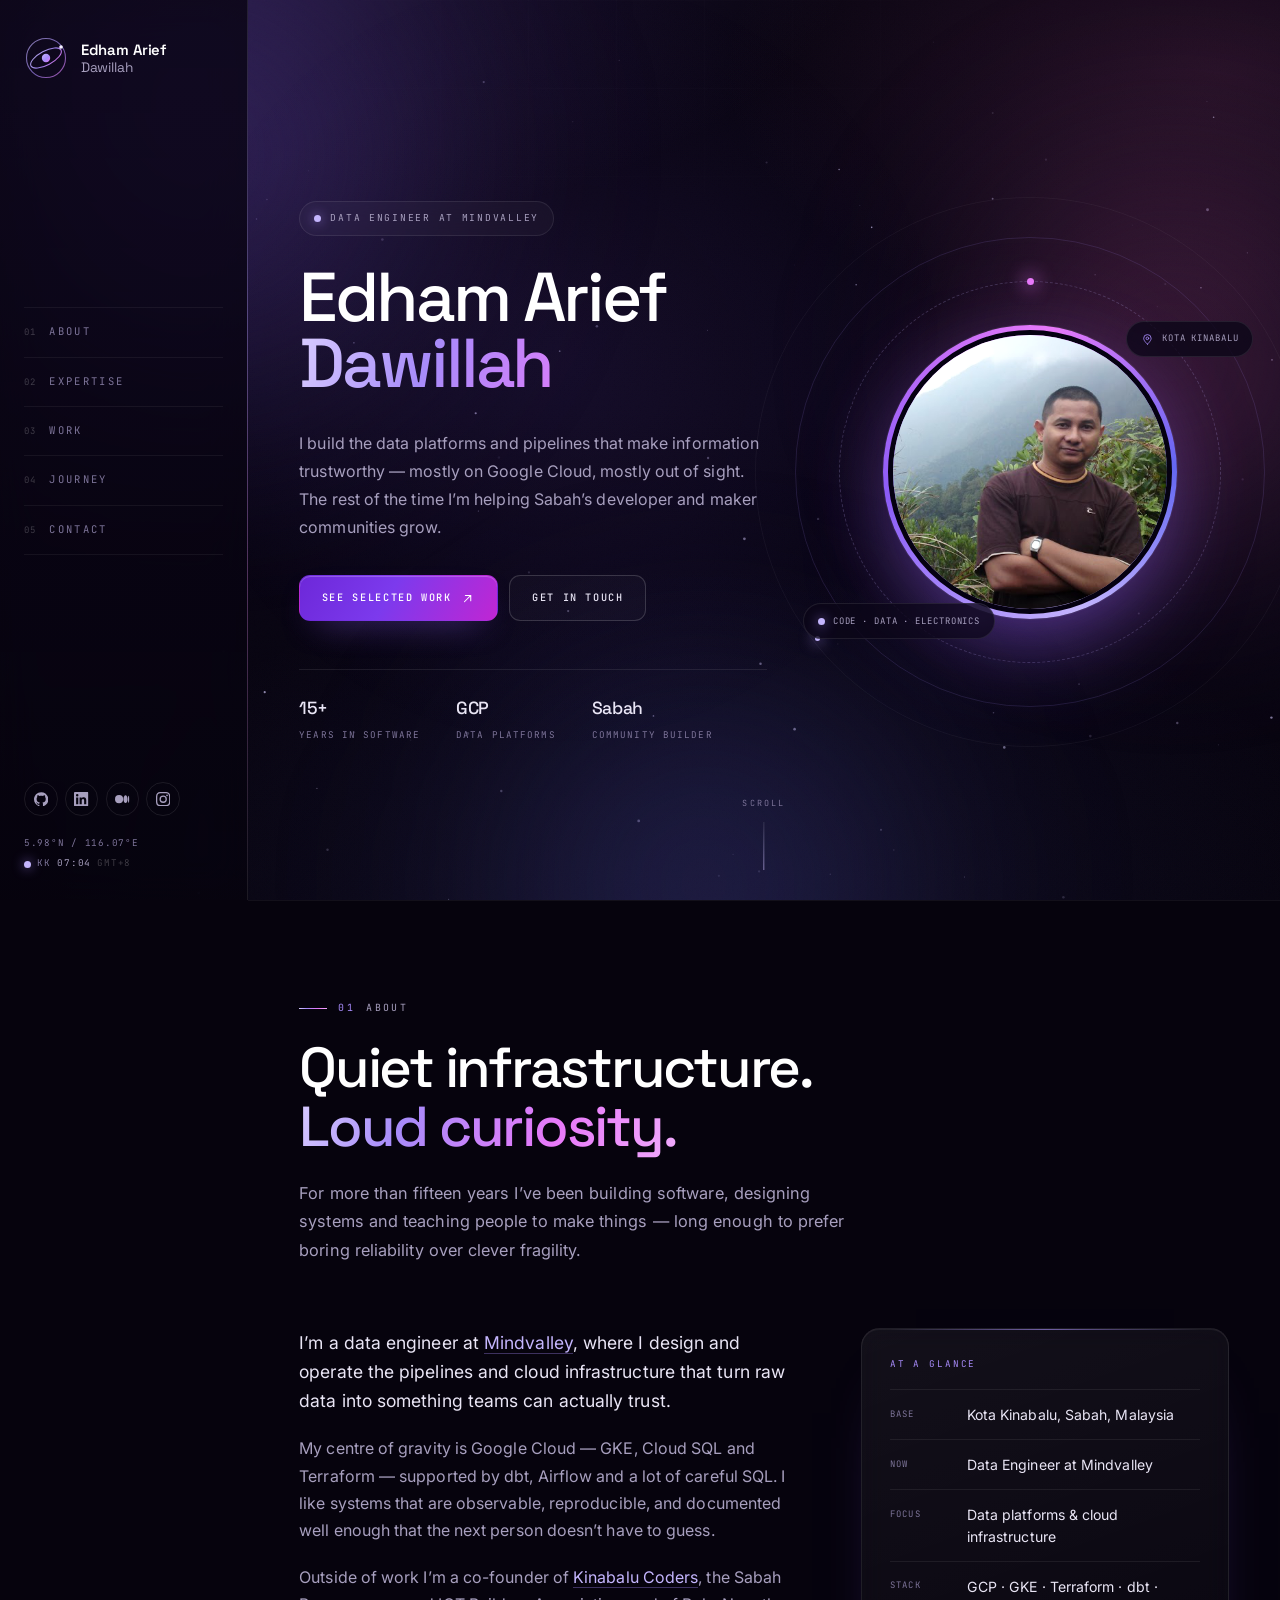
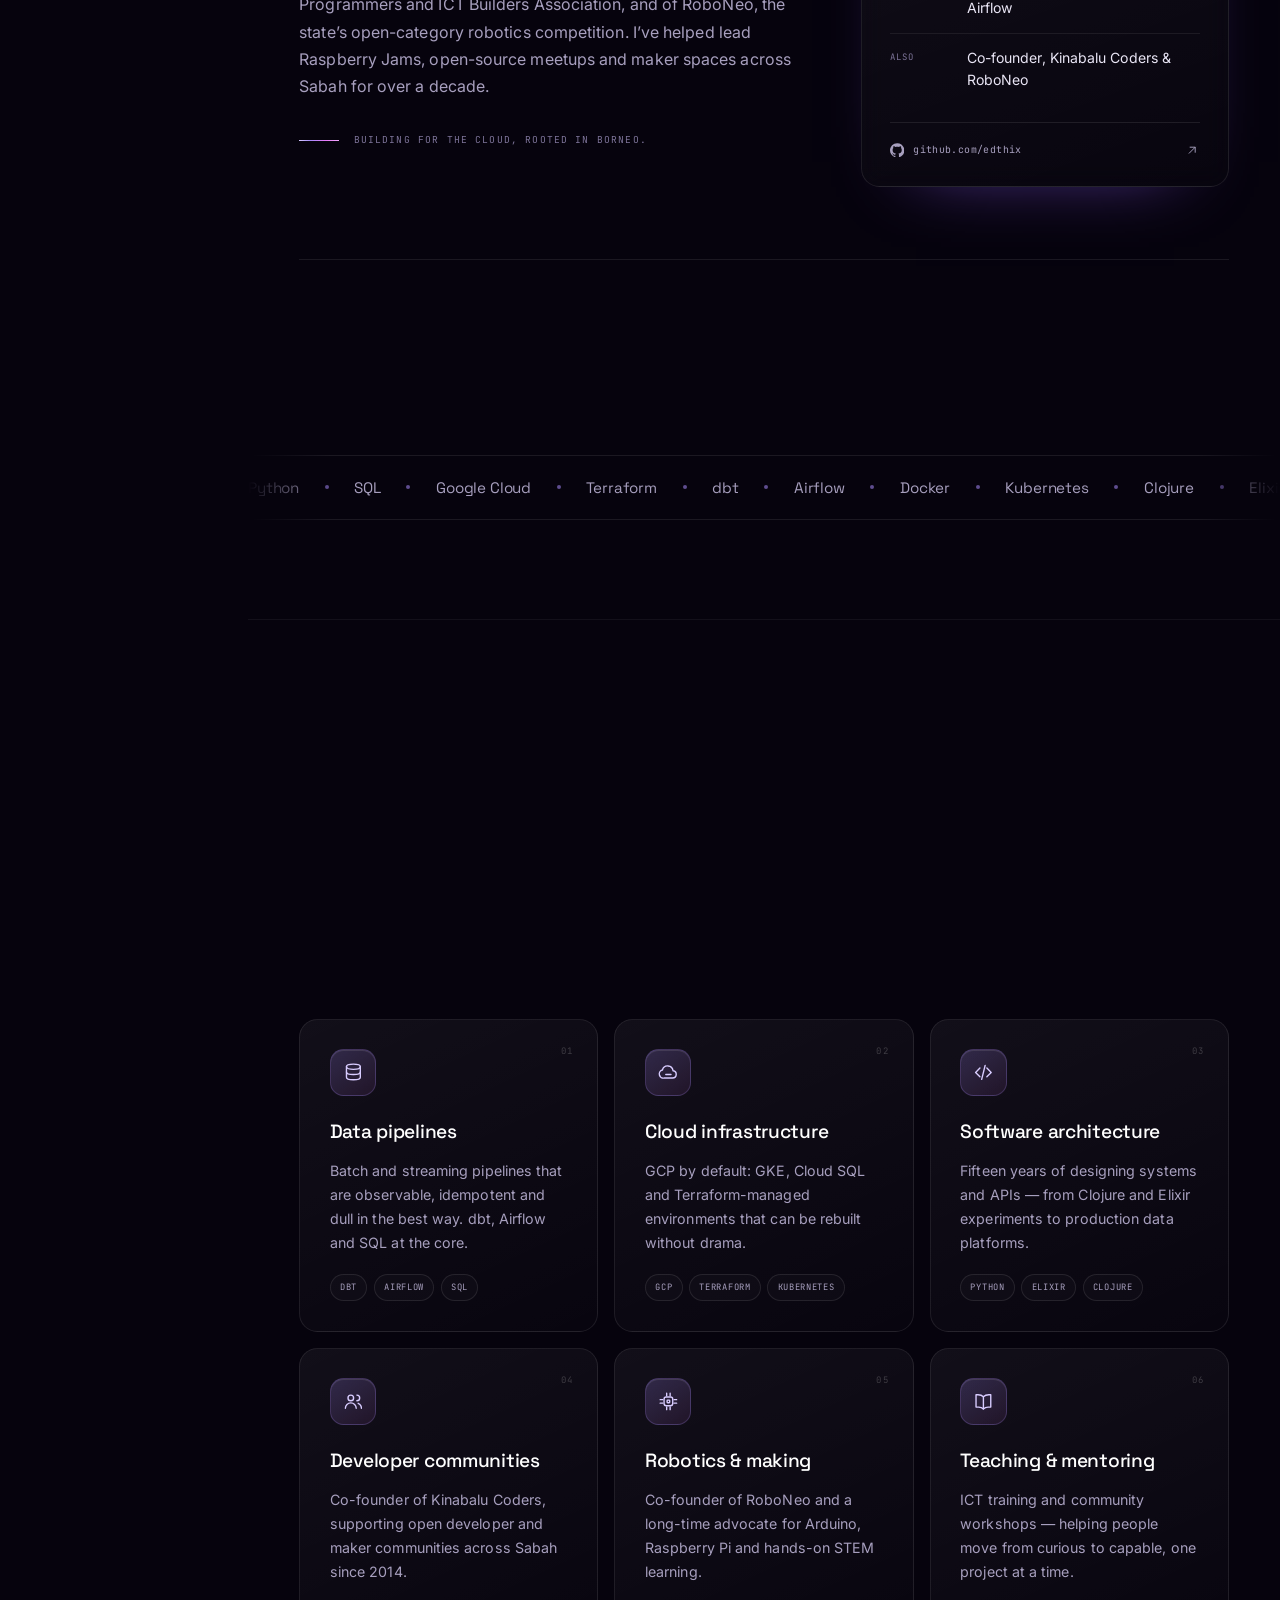
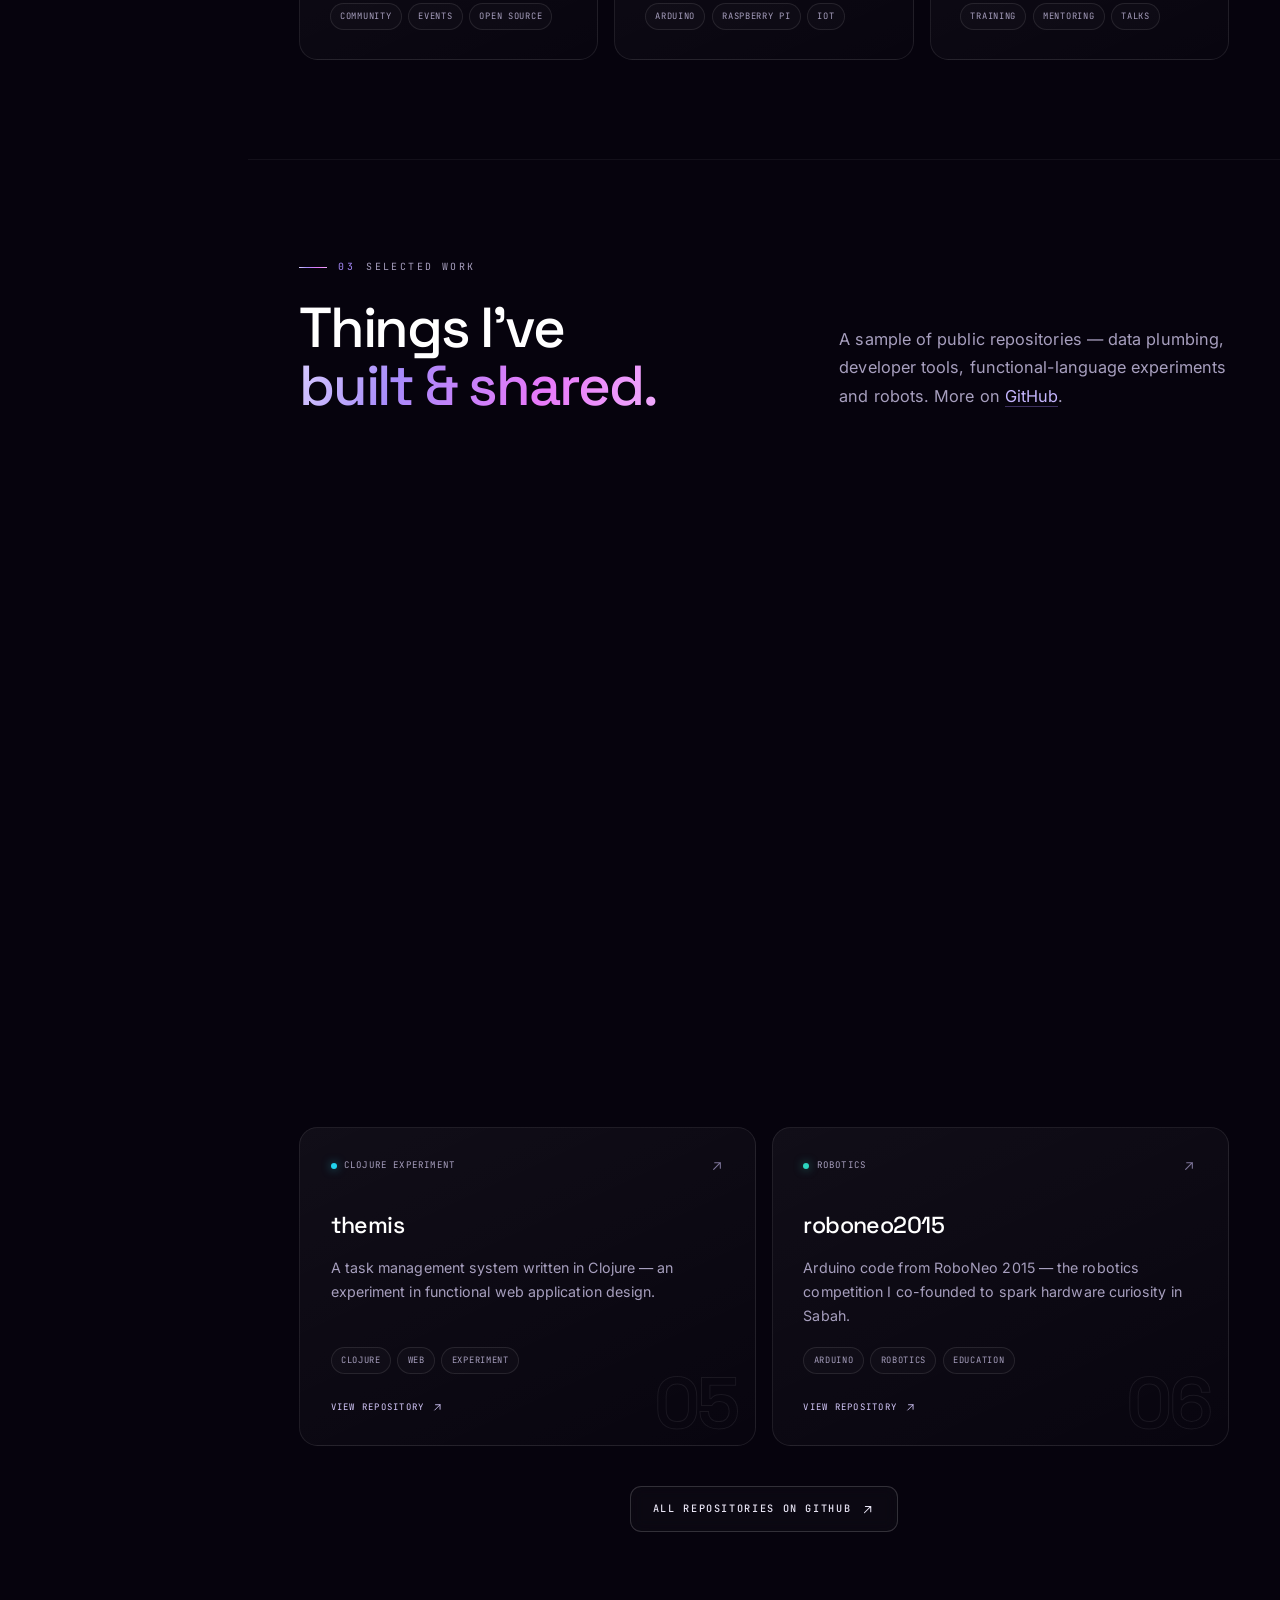
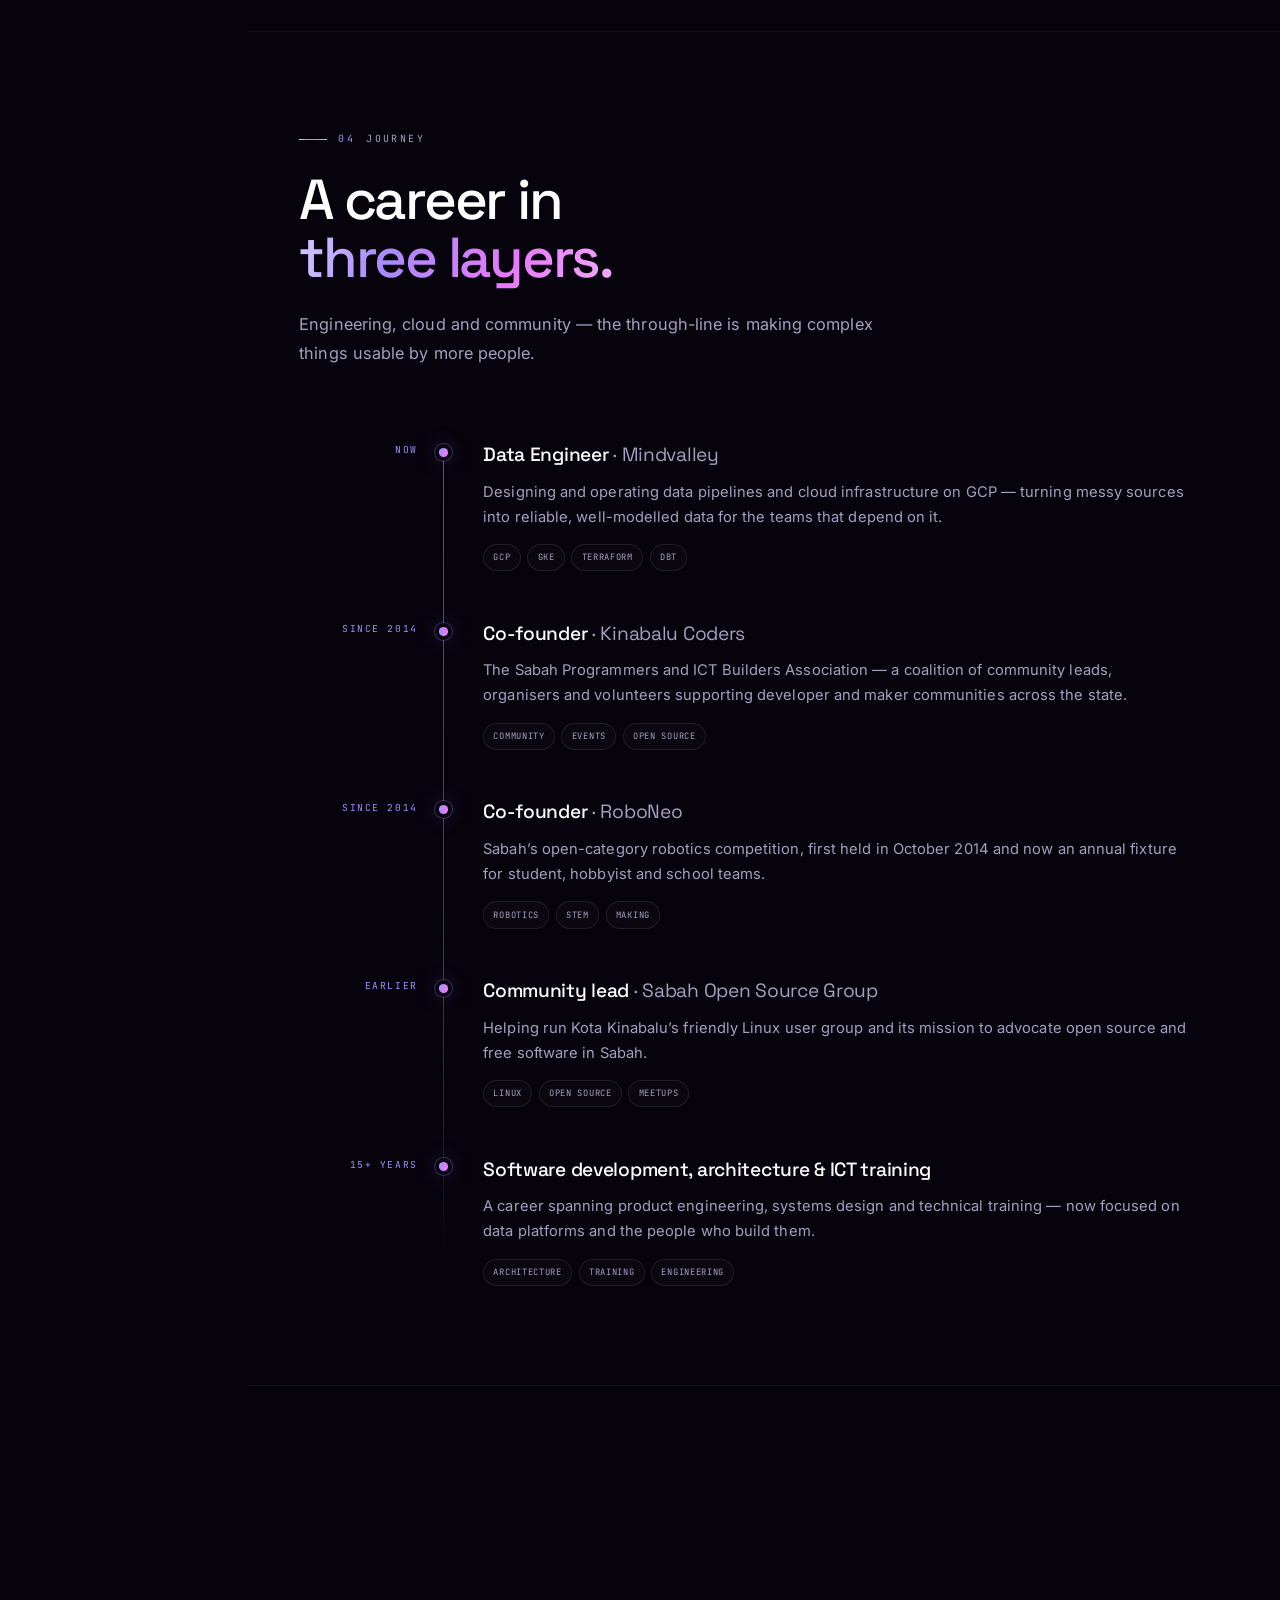
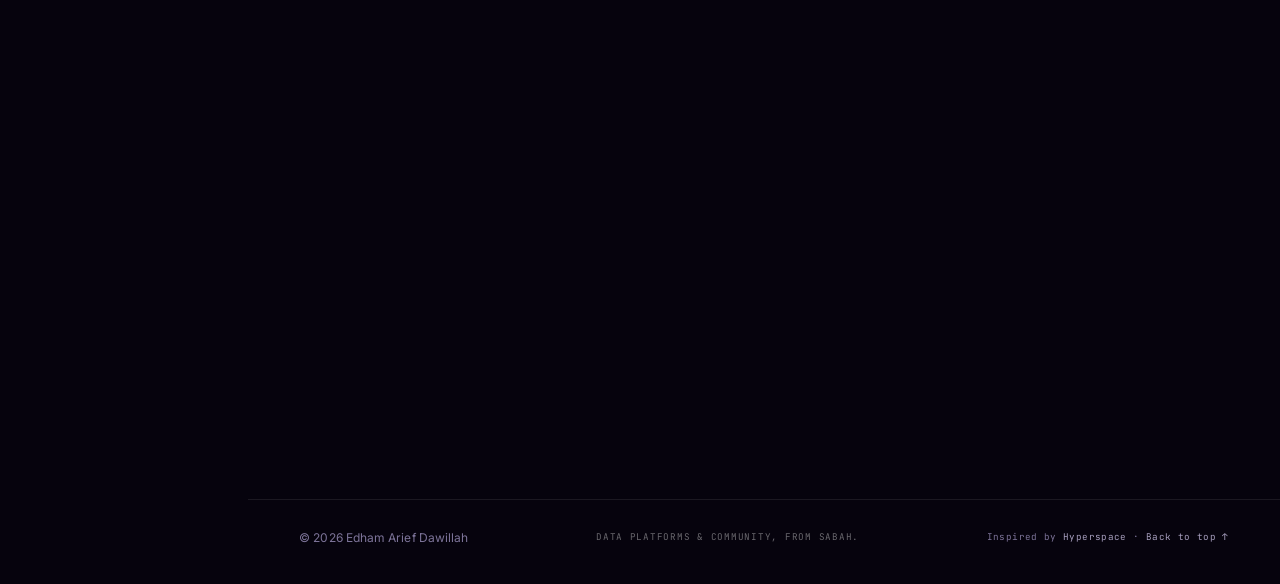
==== commit 8d2fb777: "Rebuild the site as a Hyperspace-inspired cosmic portfolio - Replace the Escape Velocity layout with" ====
--- a/index.html
+++ b/index.html
@@ -1,258 +1,720 @@
-<!DOCTYPE HTML>
-<!--
-	Escape Velocity by HTML5 UP
-	html5up.net | @ajlkn
-	Free for personal and commercial use under the CCA 3.0 license (html5up.net/license)
--->
-<html>
-	<head>
-		<title>Edham Arief Dawillah - Personal Website</title>
-		<meta charset="utf-8" />
-		<meta name="viewport" content="width=device-width, initial-scale=1, user-scalable=no" />
-		<link rel="stylesheet" href="assets/css/main.css" />
-	</head>
-	<body class="homepage is-preload">
-		<div id="page-wrapper">
-
-			<!-- Header -->
-				<section id="header" class="wrapper">
-
-					<!-- Logo -->
-						<div id="logo">
-							<h1><a href="index.html">Edham Arief Dawillah</a></h1>
-							<p>Personal Website & Portfolio</p>
-						</div>
-
-					<!-- Nav -->
-						<nav id="nav">
-							<ul>
-								<li class="current"><a href="index.html">Home</a></li>
-								<li><a href="#about">About</a></li>
-								<li><a href="#contact">Contact</a></li>
-							</ul>
-						</nav>
-
-				</section>
-
-			<!-- Intro -->
-				<section id="intro" class="wrapper style1">
-					<div class="title">Welcome</div>
-					<div class="container">
-						<p class="style1">Technology enthusiast and developer</p>
-						<p class="style2">
-							Passionate about creating innovative solutions<br class="mobile-hide" />
-							through code and technology
+<!DOCTYPE html>
+<html lang="en">
+<head>
+	<meta charset="utf-8">
+	<meta name="viewport" content="width=device-width, initial-scale=1">
+	<title>Edham Arief Dawillah — Data Engineer &amp; Community Builder</title>
+	<meta name="description" content="Edham Arief Dawillah is a data engineer at Mindvalley in Kota Kinabalu, building data platforms on Google Cloud — and co-founder of Kinabalu Coders and RoboNeo.">
+	<meta name="author" content="Edham Arief Dawillah">
+	<meta name="theme-color" content="#07030e">
+	<link rel="canonical" href="https://dawillah.com/">
+
+	<!-- Open Graph -->
+	<meta property="og:type" content="website">
+	<meta property="og:site_name" content="Edham Arief Dawillah">
+	<meta property="og:title" content="Edham Arief Dawillah — Data Engineer &amp; Community Builder">
+	<meta property="og:description" content="Data platforms on Google Cloud, and a decade of building developer and maker communities in Sabah, Malaysia.">
+	<meta property="og:url" content="https://dawillah.com/">
+	<meta property="og:image" content="https://dawillah.com/images/avatar.jpg">
+	<meta property="og:image:alt" content="Edham Arief Dawillah">
+	<meta name="twitter:card" content="summary">
+	<meta name="twitter:title" content="Edham Arief Dawillah — Data Engineer &amp; Community Builder">
+	<meta name="twitter:description" content="Data platforms on Google Cloud, and a decade of building developer and maker communities in Sabah, Malaysia.">
+	<meta name="twitter:image" content="https://dawillah.com/images/avatar.jpg">
+
+	<link rel="icon" href="assets/favicon.svg" type="image/svg+xml">
+	<link rel="preload" as="image" href="images/avatar.jpg">
+	<link rel="apple-touch-icon" href="images/avatar.jpg">
+
+	<link rel="preconnect" href="https://fonts.googleapis.com">
+	<link rel="preconnect" href="https://fonts.gstatic.com" crossorigin>
+	<link href="https://fonts.googleapis.com/css2?family=Inter:wght@300;400;500;600&amp;family=JetBrains+Mono:wght@400;500&amp;family=Space+Grotesk:wght@400;500;600;700&amp;display=swap" rel="stylesheet">
+	<link rel="stylesheet" href="assets/css/main.css">
+	<script>document.documentElement.classList.add('js');</script>
+
+	<script type="application/ld+json">
+	{
+		"@context": "https://schema.org",
+		"@type": "Person",
+		"name": "Edham Arief Dawillah",
+		"url": "https://dawillah.com/",
+		"jobTitle": "Data Engineer",
+		"email": "mailto:edham.arief@gmail.com",
+		"worksFor": { "@type": "Organization", "name": "Mindvalley", "url": "https://www.mindvalley.com/" },
+		"address": { "@type": "PostalAddress", "addressLocality": "Kota Kinabalu", "addressRegion": "Sabah", "addressCountry": "MY" },
+		"knowsAbout": ["Data Engineering", "Google Cloud Platform", "Terraform", "dbt", "Apache Airflow", "Software Architecture"],
+		"sameAs": [
+			"https://github.com/edthix",
+			"https://www.linkedin.com/in/edhamarief/",
+			"https://medium.com/@edhamarief",
+			"https://www.instagram.com/edham_arief/"
+		]
+	}
+	</script>
+</head>
+<body>
+
+	<a class="skip-link" href="#main">Skip to content</a>
+
+	<!-- Atmosphere -->
+	<div class="backdrop" aria-hidden="true">
+		<canvas id="starfield"></canvas>
+		<div class="nebula nebula--a"></div>
+		<div class="nebula nebula--b"></div>
+		<div class="nebula nebula--c"></div>
+		<div class="grid-overlay"></div>
+		<div class="grain"></div>
+	</div>
+
+	<!-- Icon sprite -->
+	<svg class="sprite" xmlns="http://www.w3.org/2000/svg" aria-hidden="true" focusable="false">
+		<symbol id="i-github" viewBox="0 0 24 24">
+			<path d="M12 .297c-6.63 0-12 5.373-12 12 0 5.303 3.438 9.8 8.205 11.385.6.113.82-.258.82-.577 0-.285-.01-1.04-.015-2.04-3.338.724-4.042-1.61-4.042-1.61C4.422 18.07 3.633 17.7 3.633 17.7c-1.087-.744.084-.729.084-.729 1.205.084 1.838 1.236 1.838 1.236 1.07 1.835 2.809 1.305 3.495.998.108-.776.417-1.305.76-1.605-2.665-.3-5.466-1.332-5.466-5.93 0-1.31.465-2.38 1.235-3.22-.135-.303-.54-1.523.105-3.176 0 0 1.005-.322 3.3 1.23.96-.267 1.98-.399 3-.405 1.02.006 2.04.138 3 .405 2.28-1.552 3.285-1.23 3.285-1.23.645 1.653.24 2.873.12 3.176.765.84 1.23 1.91 1.23 3.22 0 4.61-2.805 5.625-5.475 5.92.42.36.81 1.096.81 2.22 0 1.606-.015 2.896-.015 3.286 0 .315.21.69.825.57C20.565 22.092 24 17.592 24 12.297c0-6.627-5.373-12-12-12"/>
+		</symbol>
+		<symbol id="i-linkedin" viewBox="0 0 24 24">
+			<path d="M20.447 20.452h-3.554v-5.569c0-1.328-.027-3.037-1.852-3.037-1.853 0-2.136 1.445-2.136 2.939v5.667H9.351V9h3.414v1.561h.046c.477-.9 1.637-1.85 3.37-1.85 3.601 0 4.267 2.37 4.267 5.455v6.286zM5.337 7.433a2.062 2.062 0 01-2.063-2.065 2.064 2.064 0 112.063 2.065zm1.782 13.019H3.555V9h3.564v11.452zM22.225 0H1.771C.792 0 0 .774 0 1.729v20.542C0 23.227.792 24 1.771 24h20.451C23.2 24 24 23.227 24 22.271V1.729C24 .774 23.2 0 22.222 0h.003z"/>
+		</symbol>
+		<symbol id="i-medium" viewBox="0 0 24 24">
+			<path d="M13.54 12a6.8 6.8 0 01-6.77 6.82A6.8 6.8 0 010 12a6.8 6.8 0 016.77-6.82A6.8 6.8 0 0113.54 12zM20.96 12c0 3.54-1.51 6.42-3.38 6.42-1.87 0-3.39-2.88-3.39-6.42s1.52-6.42 3.39-6.42 3.38 2.88 3.38 6.42M24 12c0 3.17-.53 5.75-1.19 5.75-.66 0-1.19-2.58-1.19-5.75s.53-5.75 1.19-5.75S24 8.83 24 12z"/>
+		</symbol>
+		<symbol id="i-instagram" viewBox="0 0 24 24">
+			<path d="M12 2.163c3.204 0 3.584.012 4.85.07 3.252.148 4.771 1.691 4.919 4.919.058 1.265.069 1.645.069 4.849 0 3.205-.012 3.584-.069 4.849-.149 3.225-1.664 4.771-4.919 4.919-1.266.058-1.644.07-4.85.07-3.204 0-3.584-.012-4.849-.07-3.26-.149-4.771-1.699-4.919-4.92-.058-1.265-.07-1.644-.07-4.849 0-3.204.013-3.583.07-4.849.149-3.227 1.664-4.771 4.919-4.919 1.266-.057 1.645-.069 4.849-.069zm0-2.163c-3.259 0-3.667.014-4.947.072-4.358.2-6.78 2.618-6.98 6.98-.059 1.281-.073 1.689-.073 4.948 0 3.259.014 3.668.072 4.948.2 4.358 2.618 6.78 6.98 6.98 1.281.058 1.689.072 4.948.072 3.259 0 3.668-.014 4.948-.072 4.354-.2 6.782-2.618 6.979-6.98.059-1.28.073-1.689.073-4.948 0-3.259-.014-3.667-.072-4.947-.196-4.354-2.617-6.78-6.979-6.98-1.281-.059-1.69-.073-4.949-.073zm0 5.838a6.162 6.162 0 100 12.324 6.162 6.162 0 000-12.324zm0 10.162a4 4 0 110-8 4 4 0 010 8zm6.406-11.845a1.44 1.44 0 100 2.881 1.44 1.44 0 000-2.88z"/>
+		</symbol>
+		<symbol id="i-mail" viewBox="0 0 24 24">
+			<rect x="3" y="5.5" width="18" height="13" rx="2.5"/>
+			<path d="m4 7 8 5.8L20 7"/>
+		</symbol>
+		<symbol id="i-arrow-up-right" viewBox="0 0 24 24">
+			<path d="M7 17 17 7M8.5 7H17v8.5"/>
+		</symbol>
+		<symbol id="i-arrow-down" viewBox="0 0 24 24">
+			<path d="M12 4v16m0 0 6-6m-6 6-6-6"/>
+		</symbol>
+		<symbol id="i-copy" viewBox="0 0 24 24">
+			<rect x="9" y="9" width="11" height="11" rx="2.5"/>
+			<path d="M15 5.5H6.5A2.5 2.5 0 0 0 4 8v8.5"/>
+		</symbol>
+		<symbol id="i-check" viewBox="0 0 24 24">
+			<path d="m5 12.5 4.5 4.5L19 7"/>
+		</symbol>
+		<symbol id="i-pin" viewBox="0 0 24 24">
+			<path d="M12 21s7-6.1 7-11a7 7 0 1 0-14 0c0 4.9 7 11 7 11Z"/>
+			<circle cx="12" cy="10" r="2.5"/>
+		</symbol>
+		<symbol id="i-data" viewBox="0 0 24 24">
+			<ellipse cx="12" cy="5.5" rx="8" ry="3"/>
+			<path d="M4 5.5v6c0 1.66 3.58 3 8 3s8-1.34 8-3v-6"/>
+			<path d="M4 11.5v6c0 1.66 3.58 3 8 3s8-1.34 8-3v-6"/>
+		</symbol>
+		<symbol id="i-cloud" viewBox="0 0 24 24">
+			<path d="M7.5 18.5h9.25a4.25 4.25 0 0 0 .6-8.46A6.25 6.25 0 0 0 5.1 9.2 4.65 4.65 0 0 0 7.5 18.5Z"/>
+			<path d="M9 14.5h6"/>
+		</symbol>
+		<symbol id="i-code" viewBox="0 0 24 24">
+			<path d="m8 7-5 5 5 5M16 7l5 5-5 5M14 4l-4 16"/>
+		</symbol>
+		<symbol id="i-users" viewBox="0 0 24 24">
+			<circle cx="9" cy="8" r="3.25"/>
+			<path d="M2.75 20a6.25 6.25 0 0 1 12.5 0"/>
+			<path d="M16 4.75a3.25 3.25 0 0 1 0 6.5M17.5 14.2A6.25 6.25 0 0 1 21.25 20"/>
+		</symbol>
+		<symbol id="i-chip" viewBox="0 0 24 24">
+			<rect x="7" y="7" width="10" height="10" rx="2.5"/>
+			<path d="M10 2.5v3M14 2.5v3M10 18.5v3M14 18.5v3M2.5 10h3M2.5 14h3M18.5 10h3M18.5 14h3"/>
+			<rect x="10.5" y="10.5" width="3" height="3" rx=".75"/>
+		</symbol>
+		<symbol id="i-book" viewBox="0 0 24 24">
+			<path d="M12 6.75C10.4 5.1 8.35 4.4 5.75 4.4H3.5v14.2h3.1c2.1 0 3.9.55 5.4 2.05 1.5-1.5 3.3-2.05 5.4-2.05h3.1V4.4h-2.25c-2.6 0-4.65.7-6.25 2.35Z"/>
+			<path d="M12 6.75v13.9"/>
+		</symbol>
+	</svg>
+
+	<div class="progress" aria-hidden="true"><span id="progress-bar"></span></div>
+
+	<!-- Fixed rail (desktop) -->
+	<aside class="rail" aria-label="Site navigation">
+		<a class="brand" href="#top" aria-label="Edham Arief Dawillah — back to top">
+			<span class="brand__mark" aria-hidden="true">
+				<svg viewBox="0 0 44 44" focusable="false">
+					<defs>
+						<linearGradient id="markGrad" x1="0" y1="0" x2="1" y2="1">
+							<stop offset="0" stop-color="#c4b5fd"/>
+							<stop offset=".55" stop-color="#a78bfa"/>
+							<stop offset="1" stop-color="#e879f9"/>
+						</linearGradient>
+					</defs>
+					<circle cx="22" cy="22" r="19.5" fill="none" stroke="url(#markGrad)" stroke-width="1.1" opacity=".65"/>
+					<ellipse cx="22" cy="22" rx="17" ry="7" fill="none" stroke="url(#markGrad)" stroke-width="1.1" transform="rotate(-28 22 22)" opacity=".9"/>
+					<circle cx="22" cy="22" r="4.2" fill="url(#markGrad)"/>
+					<circle cx="37" cy="11" r="1.8" fill="#f5f3ff"/>
+				</svg>
+			</span>
+			<span class="brand__text">
+				<strong>Edham Arief</strong>
+				<span>Dawillah</span>
+			</span>
+		</a>
+
+		<nav class="rail-nav" aria-label="Primary">
+			<a href="#about" data-nav="about"><span class="rail-nav__num">01</span><span>About</span></a>
+			<a href="#expertise" data-nav="expertise"><span class="rail-nav__num">02</span><span>Expertise</span></a>
+			<a href="#work" data-nav="work"><span class="rail-nav__num">03</span><span>Work</span></a>
+			<a href="#journey" data-nav="journey"><span class="rail-nav__num">04</span><span>Journey</span></a>
+			<a href="#contact" data-nav="contact"><span class="rail-nav__num">05</span><span>Contact</span></a>
+		</nav>
+
+		<div class="rail-footer">
+			<ul class="social-inline" aria-label="Social profiles">
+				<li><a href="https://github.com/edthix" target="_blank" rel="me noopener" aria-label="GitHub — edthix"><svg class="icon icon--brand" aria-hidden="true" focusable="false"><use href="#i-github"/></svg></a></li>
+				<li><a href="https://www.linkedin.com/in/edhamarief/" target="_blank" rel="me noopener" aria-label="LinkedIn — Edham Arief Dawillah"><svg class="icon icon--brand" aria-hidden="true" focusable="false"><use href="#i-linkedin"/></svg></a></li>
+				<li><a href="https://medium.com/@edhamarief" target="_blank" rel="me noopener" aria-label="Medium — @edhamarief"><svg class="icon icon--brand" aria-hidden="true" focusable="false"><use href="#i-medium"/></svg></a></li>
+				<li><a href="https://www.instagram.com/edham_arief/" target="_blank" rel="me noopener" aria-label="Instagram — @edham_arief"><svg class="icon icon--brand" aria-hidden="true" focusable="false"><use href="#i-instagram"/></svg></a></li>
+			</ul>
+			<div class="rail-meta">
+				<p>5.98°N / 116.07°E</p>
+				<p><span class="pulse-dot"></span> KK <span id="clock" class="rail-clock">--:--</span> <span class="rail-meta__muted">GMT+8</span></p>
+			</div>
+		</div>
+	</aside>
+
+	<!-- Top bar (mobile / tablet) -->
+	<header class="topbar" id="topbar">
+		<a class="brand brand--compact" href="#top" aria-label="Edham Arief Dawillah — back to top">
+			<span class="brand__mark" aria-hidden="true">
+				<svg viewBox="0 0 44 44" focusable="false">
+					<circle cx="22" cy="22" r="19.5" fill="none" stroke="#a78bfa" stroke-width="1.1" opacity=".65"/>
+					<ellipse cx="22" cy="22" rx="17" ry="7" fill="none" stroke="#c4b5fd" stroke-width="1.1" transform="rotate(-28 22 22)" opacity=".9"/>
+					<circle cx="22" cy="22" r="4.2" fill="#c4b5fd"/>
+				</svg>
+			</span>
+			<span class="brand__text"><strong>Edham Arief</strong> <span>Dawillah</span></span>
+		</a>
+		<button class="menu-toggle" id="menu-toggle" type="button" aria-expanded="false" aria-controls="menu" aria-label="Open menu">
+			<span></span><span></span>
+		</button>
+	</header>
+
+	<!-- Mobile menu -->
+	<div class="menu" id="menu" aria-hidden="true">
+		<div class="menu__inner">
+			<p class="eyebrow"><span class="eyebrow__num">Menu</span></p>
+			<nav class="menu-nav" aria-label="Mobile">
+				<a href="#about" data-nav="about"><span>01</span>About</a>
+				<a href="#expertise" data-nav="expertise"><span>02</span>Expertise</a>
+				<a href="#work" data-nav="work"><span>03</span>Work</a>
+				<a href="#journey" data-nav="journey"><span>04</span>Journey</a>
+				<a href="#contact" data-nav="contact"><span>05</span>Contact</a>
+			</nav>
+			<ul class="social-inline social-inline--lg" aria-label="Social profiles">
+				<li><a href="https://github.com/edthix" target="_blank" rel="me noopener" aria-label="GitHub — edthix"><svg class="icon icon--brand" aria-hidden="true" focusable="false"><use href="#i-github"/></svg></a></li>
+				<li><a href="https://www.linkedin.com/in/edhamarief/" target="_blank" rel="me noopener" aria-label="LinkedIn — Edham Arief Dawillah"><svg class="icon icon--brand" aria-hidden="true" focusable="false"><use href="#i-linkedin"/></svg></a></li>
+				<li><a href="https://medium.com/@edhamarief" target="_blank" rel="me noopener" aria-label="Medium — @edhamarief"><svg class="icon icon--brand" aria-hidden="true" focusable="false"><use href="#i-medium"/></svg></a></li>
+				<li><a href="https://www.instagram.com/edham_arief/" target="_blank" rel="me noopener" aria-label="Instagram — @edham_arief"><svg class="icon icon--brand" aria-hidden="true" focusable="false"><use href="#i-instagram"/></svg></a></li>
+			</ul>
+			<p class="menu__meta">Kota Kinabalu, Sabah · GMT+8</p>
+		</div>
+	</div>
+
+	<main id="main" tabindex="-1">
+
+		<!-- Hero -->
+		<section class="hero" id="top">
+			<div class="shell">
+				<div class="hero-grid">
+					<div class="hero-copy">
+						<p class="status">
+							<span class="pulse-dot"></span>
+							Data Engineer at Mindvalley
 						</p>
-						<p class="style3">I'm a software developer based in Kota Kinabalu, Sabah, Malaysia, focused on web technologies and open source projects.</p>
-						<ul class="actions">
-							<li><a href="#about" class="button style3 large">Learn More</a></li>
-						</ul>
-					</div>
-				</section>
-
-			<!-- Main -->
-				<section id="main" class="wrapper style2">
-					<div class="title">About Me</div>
-					<div class="container">
-
-						<!-- Image -->
-							<a href="#" class="image featured">
-								<img src="images/avatar.jpg" alt="Edham Arief Dawillah" style="border-radius: 50%; max-width: 300px;" />
+
+						<h1 class="hero-title">
+							<span class="hero-title__line">Edham Arief</span>
+							<span class="hero-title__line hero-title__line--accent">Dawillah</span>
+						</h1>
+
+						<p class="hero-lede">
+							I build the data platforms and pipelines that make information
+							trustworthy — mostly on Google Cloud, mostly out of sight.
+							The rest of the time I&rsquo;m helping Sabah&rsquo;s developer
+							and maker communities grow.
+						</p>
+
+						<div class="hero-actions">
+							<a class="btn btn--primary" href="#work">
+								See selected work
+								<svg class="icon" aria-hidden="true" focusable="false""><use href="#i-arrow-up-right"/></svg>
 							</a>
-
-						<!-- Features -->
-							<section id="features">
-								<header class="style1">
-									<h2>Professional Skills & Expertise</h2>
-									<p>Areas where I specialize and contribute</p>
-								</header>
-								<div class="feature-list">
-									<div class="row">
-										<div class="col-6 col-12-medium">
-											<section>
-												<h3 class="icon fa-code">Web Development</h3>
-												<p>Expertise in modern web technologies including HTML5, CSS3, JavaScript, and frameworks like React and Vue.js.</p>
-											</section>
-										</div>
-										<div class="col-6 col-12-medium">
-											<section>
-												<h3 class="icon fa-github">Open Source</h3>
-												<p>Active contributor to open source projects with a focus on creating accessible and reusable code.</p>
-											</section>
-										</div>
-										<div class="col-6 col-12-medium">
-											<section>
-												<h3 class="icon fa-mobile">Responsive Design</h3>
-												<p>Creating websites and applications that work beautifully across all devices and screen sizes.</p>
-											</section>
-										</div>
-										<div class="col-6 col-12-medium">
-											<section>
-												<h3 class="icon fa-lightbulb">Problem Solving</h3>
-												<p>Approaching complex challenges with analytical thinking and creative solutions.</p>
-											</section>
-										</div>
-										<div class="col-6 col-12-medium">
-											<section>
-												<h3 class="icon fa-users">Collaboration</h3>
-												<p>Working effectively with teams and communities to build better products together.</p>
-											</section>
-										</div>
-										<div class="col-6 col-12-medium">
-											<section>
-												<h3 class="icon fa-book">Continuous Learning</h3>
-												<p>Always exploring new technologies and methodologies to stay current in the field.</p>
-											</section>
-										</div>
-									</div>
-								</div>
-								<ul class="actions special">
-									<li><a href="#contact" class="button style1 large">Get In Touch</a></li>
-									<li><a href="https://github.com/edthix" class="button style2 large">View My GitHub</a></li>
-								</ul>
-							</section>
-
-					</div>
-				</section>
-
-			<!-- Highlights -->
-				<section id="highlights" class="wrapper style3">
-					<div class="title">Projects & Interests</div>
-					<div class="container">
-						<div class="row aln-center">
-							<div class="col-4 col-12-medium">
-								<section class="highlight">
-									<a href="#" class="image featured"><img src="images/avatar.jpg" alt="Web Development" style="border-radius: 50%;" /></a>
-									<h3><a href="#">Web Development</a></h3>
-									<p>Creating modern, responsive websites and applications using the latest web technologies and frameworks.</p>
-									<ul class="actions">
-										<li><a href="https://github.com/edthix" class="button style1">View Projects</a></li>
-									</ul>
-								</section>
+							<a class="btn btn--ghost" href="#contact">Get in touch</a>
+						</div>
+
+						<ul class="hero-facts">
+							<li><b>15+</b> years in software</li>
+							<li><b>GCP</b> data platforms</li>
+							<li><b>Sabah</b> community builder</li>
+						</ul>
+					</div>
+
+					<div class="hero-visual">
+						<div class="halo" aria-hidden="true"></div>
+						<div class="portrait-wrap">
+							<span class="orbit orbit--one" aria-hidden="true"><i></i></span>
+							<span class="orbit orbit--two" aria-hidden="true"><i></i></span>
+							<span class="orbit orbit--three" aria-hidden="true"></span>
+							<div class="portrait">
+								<img src="images/avatar.jpg" alt="Edham Arief Dawillah" width="400" height="400" fetchpriority="high">
 							</div>
-							<div class="col-4 col-12-medium">
-								<section class="highlight">
-									<a href="#" class="image featured"><img src="images/avatar.jpg" alt="Open Source" style="border-radius: 50%;" /></a>
-									<h3><a href="#">Open Source</a></h3>
-									<p>Contributing to the developer community through open source projects and sharing knowledge.</p>
-									<ul class="actions">
-										<li><a href="https://github.com/edthix" class="button style1">View Contributions</a></li>
-									</ul>
-								</section>
+							<span class="chip chip--bio"><span class="pulse-dot"></span> code · data · electronics</span>
+							<span class="chip chip--loc"><svg class="icon" aria-hidden="true" focusable="false""><use href="#i-pin"/></svg> Kota Kinabalu</span>
+						</div>
+					</div>
+				</div>
+			</div>
+
+			<a class="scroll-cue" href="#about" aria-label="Scroll to about">
+				<span>Scroll</span>
+				<span class="scroll-cue__line" aria-hidden="true"></span>
+			</a>
+		</section>
+
+		<!-- About -->
+		<section class="section" id="about">
+			<div class="shell">
+				<header class="section-head" data-reveal>
+					<p class="eyebrow"><span class="eyebrow__num">01</span> About</p>
+					<h2>Quiet infrastructure.<br><em>Loud curiosity.</em></h2>
+					<p class="section-lede">
+						For more than fifteen years I&rsquo;ve been building software,
+						designing systems and teaching people to make things — long
+						enough to prefer boring reliability over clever fragility.
+					</p>
+				</header>
+
+				<div class="about-grid">
+					<div class="about-copy" data-reveal>
+						<p class="about-lead">
+							I&rsquo;m a data engineer at
+							<a href="https://www.mindvalley.com/" target="_blank" rel="noopener">Mindvalley</a>,
+							where I design and operate the pipelines and cloud infrastructure
+							that turn raw data into something teams can actually trust.
+						</p>
+						<p>
+							My centre of gravity is Google Cloud — GKE, Cloud SQL and
+							Terraform — supported by dbt, Airflow and a lot of careful SQL.
+							I like systems that are observable, reproducible, and documented
+							well enough that the next person doesn&rsquo;t have to guess.
+						</p>
+						<p>
+							Outside of work I&rsquo;m a co-founder of
+							<a href="https://kinabalucoders.org/" target="_blank" rel="noopener">Kinabalu Coders</a>,
+							the Sabah Programmers and ICT Builders Association, and of
+							RoboNeo,
+							the state&rsquo;s open-category robotics competition. I&rsquo;ve
+							helped lead Raspberry Jams, open-source meetups and maker spaces
+							across Sabah for over a decade.
+						</p>
+						<div class="about-signoff">
+							<span class="about-signoff__line" aria-hidden="true"></span>
+							<p>Building for the cloud, rooted in Borneo.</p>
+						</div>
+					</div>
+
+					<aside class="fact-card" data-reveal data-delay="120">
+						<p class="fact-card__label">At a glance</p>
+						<dl class="facts">
+							<div class="facts__row">
+								<dt>Base</dt>
+								<dd>Kota Kinabalu, Sabah, Malaysia</dd>
 							</div>
-							<div class="col-4 col-12-medium">
-								<section class="highlight">
-									<a href="#" class="image featured"><img src="images/avatar.jpg" alt="Technology" style="border-radius: 50%;" /></a>
-									<h3><a href="#">Technology</a></h3>
-									<p>Exploring emerging technologies and their applications in solving real-world problems.</p>
-									<ul class="actions">
-										<li><a href="#contact" class="button style1">Discuss Ideas</a></li>
-									</ul>
-								</section>
+							<div class="facts__row">
+								<dt>Now</dt>
+								<dd>Data Engineer at Mindvalley</dd>
 							</div>
-						</div>
-					</div>
-				</section>
-
-			<!-- Footer -->
-				<section id="footer" class="wrapper" name="contact">
-					<div class="title">Get In Touch</div>
-					<div class="container">
-						<header class="style1">
-							<h2>Let's Connect</h2>
-							<p>
-								I'm always interested in new opportunities, collaborations, and conversations.<br />
-								Feel free to reach out through any of the channels below.
-							</p>
-						</header>
-						<div class="row">
-							<div class="col-6 col-12-medium">
-
-								<!-- Contact -->
-									<section class="feature-list small">
-										<div class="row">
-											<div class="col-6 col-12-small">
-												<section>
-													<h3 class="icon fa-map-marker">Location</h3>
-													<p>
-														Kota Kinabalu<br />
-														Sabah, Malaysia
-													</p>
-												</section>
-											</div>
-											<div class="col-6 col-12-small">
-												<section>
-													<h3 class="icon fa-comment">Social</h3>
-													<p>
-														<a href="https://twitter.com/edham_arief">@edham_arief</a><br />
-														<a href="https://linkedin.com/in/edthix/">LinkedIn Profile</a><br />
-														<a href="https://github.com/edthix">GitHub Profile</a>
-													</p>
-												</section>
-											</div>
-											<div class="col-6 col-12-small">
-												<section>
-													<h3 class="icon fa-envelope">Email</h3>
-													<p>
-														<a href="mailto:edham.arief@gmail.com">edham.arief@gmail.com</a>
-													</p>
-												</section>
-											</div>
-											<div class="col-6 col-12-small">
-												<section>
-													<h3 class="icon fa-phone">Phone</h3>
-													<p>
-														Available upon request
-													</p>
-												</section>
-											</div>
-										</div>
-									</section>
-
+							<div class="facts__row">
+								<dt>Focus</dt>
+								<dd>Data platforms &amp; cloud infrastructure</dd>
 							</div>
-							<div class="col-6 col-12-medium">
-
-								<!-- Contact Form -->
-									<section>
-										<form method="post" action="#">
-											<div class="row gtr-50">
-												<div class="col-6 col-12-small">
-													<input type="text" name="name" id="contact-name" placeholder="Name" />
-												</div>
-												<div class="col-6 col-12-small">
-													<input type="text" name="email" id="contact-email" placeholder="Email" />
-												</div>
-												<div class="col-12">
-													<textarea name="message" id="contact-message" placeholder="Message" rows="4"></textarea>
-												</div>
-												<div class="col-12">
-													<ul class="actions">
-														<li><input type="submit" class="style1" value="Send" /></li>
-														<li><input type="reset" class="style2" value="Reset" /></li>
-													</ul>
-												</div>
-											</div>
-										</form>
-									</section>
-
+							<div class="facts__row">
+								<dt>Stack</dt>
+								<dd>GCP · GKE · Terraform · dbt · Airflow</dd>
 							</div>
-						</div>
-						<div id="copyright">
-							<ul>
-								<li>&copy; 2026 Edham Arief Dawillah.</li><li>Design: <a href="https://html5up.net">HTML5 UP</a></li>
-							</ul>
-						</div>
-					</div>
-				</section>
-
+							<div class="facts__row">
+								<dt>Also</dt>
+								<dd>Co-founder, Kinabalu Coders &amp; RoboNeo</dd>
+							</div>
+						</dl>
+						<a class="fact-card__link" href="https://github.com/edthix" target="_blank" rel="me noopener">
+							<svg class="icon icon--brand" aria-hidden="true" focusable="false"><use href="#i-github"/></svg>
+							<span>github.com/edthix</span>
+							<svg class="icon" aria-hidden="true" focusable="false""><use href="#i-arrow-up-right"/></svg>
+						</a>
+					</aside>
+				</div>
+
+				<div class="stats" data-stagger>
+					<div class="stat" data-reveal>
+						<b>15+</b>
+						<span>Years building software</span>
+					</div>
+					<div class="stat" data-reveal>
+						<b>27</b>
+						<span>Public repositories</span>
+					</div>
+					<div class="stat" data-reveal>
+						<b>2014</b>
+						<span>Kinabalu Coders co-founded</span>
+					</div>
+				</div>
+			</div>
+
+			<div class="marquee" aria-hidden="true">
+				<div class="marquee__track">
+					<div class="marquee__group">
+						<span>Python</span><i></i><span>SQL</span><i></i><span>Google Cloud</span><i></i>
+						<span>Terraform</span><i></i><span>dbt</span><i></i><span>Airflow</span><i></i>
+						<span>Docker</span><i></i><span>Kubernetes</span><i></i><span>Clojure</span><i></i>
+						<span>Elixir</span><i></i><span>Arduino</span><i></i><span>Linux</span><i></i>
+					</div>
+					<div class="marquee__group">
+						<span>Python</span><i></i><span>SQL</span><i></i><span>Google Cloud</span><i></i>
+						<span>Terraform</span><i></i><span>dbt</span><i></i><span>Airflow</span><i></i>
+						<span>Docker</span><i></i><span>Kubernetes</span><i></i><span>Clojure</span><i></i>
+						<span>Elixir</span><i></i><span>Arduino</span><i></i><span>Linux</span><i></i>
+					</div>
+				</div>
+			</div>
+		</section>
+
+		<!-- Expertise -->
+		<section class="section" id="expertise">
+			<div class="shell">
+				<header class="section-head" data-reveal>
+					<p class="eyebrow"><span class="eyebrow__num">02</span> Expertise</p>
+					<h2>What I bring<br>to the <em>stack.</em></h2>
+					<p class="section-lede">
+						A blend of hands-on engineering, systems thinking and community
+						building — usually all in the same week.
+					</p>
+				</header>
+
+				<div class="skills" data-stagger>
+					<article class="skill" data-reveal>
+						<span class="skill__num">01</span>
+						<span class="skill__icon"><svg class="icon" aria-hidden="true" focusable="false""><use href="#i-data"/></svg></span>
+						<h3>Data pipelines</h3>
+						<p>Batch and streaming pipelines that are observable, idempotent and dull in the best way. dbt, Airflow and SQL at the core.</p>
+						<ul class="tags">
+							<li>dbt</li><li>Airflow</li><li>SQL</li>
+						</ul>
+					</article>
+
+					<article class="skill" data-reveal>
+						<span class="skill__num">02</span>
+						<span class="skill__icon"><svg class="icon" aria-hidden="true" focusable="false""><use href="#i-cloud"/></svg></span>
+						<h3>Cloud infrastructure</h3>
+						<p>GCP by default: GKE, Cloud SQL and Terraform-managed environments that can be rebuilt without drama.</p>
+						<ul class="tags">
+							<li>GCP</li><li>Terraform</li><li>Kubernetes</li>
+						</ul>
+					</article>
+
+					<article class="skill" data-reveal>
+						<span class="skill__num">03</span>
+						<span class="skill__icon"><svg class="icon" aria-hidden="true" focusable="false""><use href="#i-code"/></svg></span>
+						<h3>Software architecture</h3>
+						<p>Fifteen years of designing systems and APIs — from Clojure and Elixir experiments to production data platforms.</p>
+						<ul class="tags">
+							<li>Python</li><li>Elixir</li><li>Clojure</li>
+						</ul>
+					</article>
+
+					<article class="skill" data-reveal>
+						<span class="skill__num">04</span>
+						<span class="skill__icon"><svg class="icon" aria-hidden="true" focusable="false""><use href="#i-users"/></svg></span>
+						<h3>Developer communities</h3>
+						<p>Co-founder of Kinabalu Coders, supporting open developer and maker communities across Sabah since 2014.</p>
+						<ul class="tags">
+							<li>Community</li><li>Events</li><li>Open source</li>
+						</ul>
+					</article>
+
+					<article class="skill" data-reveal>
+						<span class="skill__num">05</span>
+						<span class="skill__icon"><svg class="icon" aria-hidden="true" focusable="false""><use href="#i-chip"/></svg></span>
+						<h3>Robotics &amp; making</h3>
+						<p>Co-founder of RoboNeo and a long-time advocate for Arduino, Raspberry Pi and hands-on STEM learning.</p>
+						<ul class="tags">
+							<li>Arduino</li><li>Raspberry Pi</li><li>IoT</li>
+						</ul>
+					</article>
+
+					<article class="skill" data-reveal>
+						<span class="skill__num">06</span>
+						<span class="skill__icon"><svg class="icon" aria-hidden="true" focusable="false""><use href="#i-book"/></svg></span>
+						<h3>Teaching &amp; mentoring</h3>
+						<p>ICT training and community workshops — helping people move from curious to capable, one project at a time.</p>
+						<ul class="tags">
+							<li>Training</li><li>Mentoring</li><li>Talks</li>
+						</ul>
+					</article>
+				</div>
+			</div>
+		</section>
+
+		<!-- Work -->
+		<section class="section" id="work">
+			<div class="shell">
+				<header class="section-head section-head--split" data-reveal>
+					<div>
+						<p class="eyebrow"><span class="eyebrow__num">03</span> Selected work</p>
+						<h2>Things I&rsquo;ve<br><em>built &amp; shared.</em></h2>
+					</div>
+					<p class="section-lede">
+						A sample of public repositories — data plumbing, developer tools,
+						functional-language experiments and robots. More on
+						<a href="https://github.com/edthix" target="_blank" rel="me noopener">GitHub</a>.
+					</p>
+				</header>
+
+				<div class="projects" data-stagger>
+					<a class="project" href="https://github.com/edthix/openclaw" target="_blank" rel="noopener" data-reveal>
+						<span class="project__num" aria-hidden="true">01</span>
+						<span class="project__top">
+							<span class="project__kind"><i class="lang lang--violet"></i> AI tooling</span>
+							<svg class="icon project__arrow" aria-hidden="true" focusable="false"><use href="#i-arrow-up-right"/></svg>
+						</span>
+						<h3>openclaw</h3>
+						<p>A personal AI assistant that runs on any OS and any platform — built around the idea that your assistant should belong to you.</p>
+						<ul class="tags">
+							<li>AI</li><li>Automation</li><li>Tooling</li>
+						</ul>
+						<span class="project__cta">View repository <svg class="icon" aria-hidden="true" focusable="false""><use href="#i-arrow-up-right"/></svg></span>
+					</a>
+
+					<a class="project" href="https://github.com/edthix/airflow-dawillah" target="_blank" rel="noopener" data-reveal>
+						<span class="project__num" aria-hidden="true">02</span>
+						<span class="project__top">
+							<span class="project__kind"><i class="lang lang--blue"></i> Data engineering</span>
+							<svg class="icon project__arrow" aria-hidden="true" focusable="false"><use href="#i-arrow-up-right"/></svg>
+						</span>
+						<h3>airflow-dawillah</h3>
+						<p>A containerised Apache Airflow deployment for af.dawillah.com — reproducible orchestration for real data workflows.</p>
+						<ul class="tags">
+							<li>Airflow</li><li>Docker</li><li>Data pipelines</li>
+						</ul>
+						<span class="project__cta">View repository <svg class="icon" aria-hidden="true" focusable="false""><use href="#i-arrow-up-right"/></svg></span>
+					</a>
+
+					<a class="project" href="https://github.com/edthix/dbt-core" target="_blank" rel="noopener" data-reveal>
+						<span class="project__num" aria-hidden="true">03</span>
+						<span class="project__top">
+							<span class="project__kind"><i class="lang lang--amber"></i> Analytics engineering</span>
+							<svg class="icon project__arrow" aria-hidden="true" focusable="false"><use href="#i-arrow-up-right"/></svg>
+						</span>
+						<h3>dbt-core</h3>
+						<p>A working space for the dbt quickstart — modelling, testing and documenting analytical data with SQL.</p>
+						<ul class="tags">
+							<li>dbt</li><li>SQL</li><li>Analytics</li>
+						</ul>
+						<span class="project__cta">View repository <svg class="icon" aria-hidden="true" focusable="false""><use href="#i-arrow-up-right"/></svg></span>
+					</a>
+
+					<a class="project" href="https://github.com/edthix/auth0_ex" target="_blank" rel="noopener" data-reveal>
+						<span class="project__num" aria-hidden="true">04</span>
+						<span class="project__top">
+							<span class="project__kind"><i class="lang lang--purple"></i> Elixir library</span>
+							<svg class="icon project__arrow" aria-hidden="true" focusable="false"><use href="#i-arrow-up-right"/></svg>
+						</span>
+						<h3>auth0_ex</h3>
+						<p>An Elixir client library for Auth0 — authentication primitives for Elixir applications, shared with the community.</p>
+						<ul class="tags">
+							<li>Elixir</li><li>Auth0</li><li>Open source</li>
+						</ul>
+						<span class="project__cta">View repository <svg class="icon" aria-hidden="true" focusable="false""><use href="#i-arrow-up-right"/></svg></span>
+					</a>
+
+					<a class="project" href="https://github.com/edthix/themis" target="_blank" rel="noopener" data-reveal>
+						<span class="project__num" aria-hidden="true">05</span>
+						<span class="project__top">
+							<span class="project__kind"><i class="lang lang--cyan"></i> Clojure experiment</span>
+							<svg class="icon project__arrow" aria-hidden="true" focusable="false"><use href="#i-arrow-up-right"/></svg>
+						</span>
+						<h3>themis</h3>
+						<p>A task management system written in Clojure — an experiment in functional web application design.</p>
+						<ul class="tags">
+							<li>Clojure</li><li>Web</li><li>Experiment</li>
+						</ul>
+						<span class="project__cta">View repository <svg class="icon" aria-hidden="true" focusable="false""><use href="#i-arrow-up-right"/></svg></span>
+					</a>
+
+					<a class="project" href="https://github.com/edthix/roboneo2015" target="_blank" rel="noopener" data-reveal>
+						<span class="project__num" aria-hidden="true">06</span>
+						<span class="project__top">
+							<span class="project__kind"><i class="lang lang--teal"></i> Robotics</span>
+							<svg class="icon project__arrow" aria-hidden="true" focusable="false"><use href="#i-arrow-up-right"/></svg>
+						</span>
+						<h3>roboneo2015</h3>
+						<p>Arduino code from RoboNeo 2015 — the robotics competition I co-founded to spark hardware curiosity in Sabah.</p>
+						<ul class="tags">
+							<li>Arduino</li><li>Robotics</li><li>Education</li>
+						</ul>
+						<span class="project__cta">View repository <svg class="icon" aria-hidden="true" focusable="false""><use href="#i-arrow-up-right"/></svg></span>
+					</a>
+				</div>
+
+				<div class="section-foot" data-reveal>
+					<a class="btn btn--ghost" href="https://github.com/edthix?tab=repositories" target="_blank" rel="me noopener">
+						All repositories on GitHub
+						<svg class="icon" aria-hidden="true" focusable="false""><use href="#i-arrow-up-right"/></svg>
+					</a>
+				</div>
+			</div>
+		</section>
+
+		<!-- Journey -->
+		<section class="section" id="journey">
+			<div class="shell">
+				<header class="section-head" data-reveal>
+					<p class="eyebrow"><span class="eyebrow__num">04</span> Journey</p>
+					<h2>A career in<br><em>three layers.</em></h2>
+					<p class="section-lede">
+						Engineering, cloud and community — the through-line is making
+						complex things usable by more people.
+					</p>
+				</header>
+
+				<ol class="timeline">
+					<li class="timeline-item" data-reveal>
+						<span class="timeline__when">Now</span>
+						<div class="timeline__body">
+							<h3>Data Engineer <span>· Mindvalley</span></h3>
+							<p>Designing and operating data pipelines and cloud infrastructure on GCP — turning messy sources into reliable, well-modelled data for the teams that depend on it.</p>
+							<ul class="tags"><li>GCP</li><li>GKE</li><li>Terraform</li><li>dbt</li></ul>
+						</div>
+					</li>
+
+					<li class="timeline-item" data-reveal>
+						<span class="timeline__when">Since 2014</span>
+						<div class="timeline__body">
+							<h3>Co-founder <span>· Kinabalu Coders</span></h3>
+							<p>The Sabah Programmers and ICT Builders Association — a coalition of community leads, organisers and volunteers supporting developer and maker communities across the state.</p>
+							<ul class="tags"><li>Community</li><li>Events</li><li>Open source</li></ul>
+						</div>
+					</li>
+
+					<li class="timeline-item" data-reveal>
+						<span class="timeline__when">Since 2014</span>
+						<div class="timeline__body">
+							<h3>Co-founder <span>· RoboNeo</span></h3>
+							<p>Sabah&rsquo;s open-category robotics competition, first held in October 2014 and now an annual fixture for student, hobbyist and school teams.</p>
+							<ul class="tags"><li>Robotics</li><li>STEM</li><li>Making</li></ul>
+						</div>
+					</li>
+
+					<li class="timeline-item" data-reveal>
+						<span class="timeline__when">Earlier</span>
+						<div class="timeline__body">
+							<h3>Community lead <span>· Sabah Open Source Group</span></h3>
+							<p>Helping run Kota Kinabalu&rsquo;s friendly Linux user group and its mission to advocate open source and free software in Sabah.</p>
+							<ul class="tags"><li>Linux</li><li>Open source</li><li>Meetups</li></ul>
+						</div>
+					</li>
+
+					<li class="timeline-item" data-reveal>
+						<span class="timeline__when">15+ years</span>
+						<div class="timeline__body">
+							<h3>Software development, architecture &amp; ICT training</h3>
+							<p>A career spanning product engineering, systems design and technical training — now focused on data platforms and the people who build them.</p>
+							<ul class="tags"><li>Architecture</li><li>Training</li><li>Engineering</li></ul>
+						</div>
+					</li>
+				</ol>
+			</div>
+		</section>
+
+		<!-- Contact -->
+		<section class="section section--contact" id="contact">
+			<div class="shell">
+				<div class="contact-card" data-reveal>
+					<div class="contact-copy">
+						<p class="eyebrow"><span class="eyebrow__num">05</span> Contact</p>
+						<h2>Let&rsquo;s talk data,<br>communities, <em>or robots.</em></h2>
+						<p>
+							I&rsquo;m always up for a conversation about data platforms,
+							developer communities, or getting more young people into
+							hardware. Email is the fastest way to reach me.
+						</p>
+
+						<div class="email-row">
+							<a class="email-link" href="mailto:edham.arief@gmail.com">edham.arief@gmail.com</a>
+							<button class="copy-btn" id="copy-email" type="button" aria-label="Copy email address to clipboard">
+								<svg class="icon copy-btn__copy" aria-hidden="true" focusable="false"><use href="#i-copy"/></svg>
+								<svg class="icon copy-btn__check" aria-hidden="true" focusable="false"><use href="#i-check"/></svg>
+								<span class="copy-btn__label">Copy</span>
+							</button>
+						</div>
+
+						<p class="contact-note">
+							<span class="pulse-dot"></span>
+							Kota Kinabalu · GMT+8 · open to collaborations
+						</p>
+					</div>
+
+					<div class="contact-links">
+						<p class="contact-links__label">Elsewhere</p>
+						<ul class="social-list">
+							<li>
+								<a href="https://github.com/edthix" target="_blank" rel="me noopener">
+									<svg class="icon icon--brand" aria-hidden="true" focusable="false"><use href="#i-github"/></svg>
+									<span class="social-list__name">GitHub</span>
+									<span class="social-list__handle">@edthix</span>
+									<svg class="icon social-list__arrow" aria-hidden="true" focusable="false"><use href="#i-arrow-up-right"/></svg>
+								</a>
+							</li>
+							<li>
+								<a href="https://www.linkedin.com/in/edhamarief/" target="_blank" rel="me noopener">
+									<svg class="icon icon--brand" aria-hidden="true" focusable="false"><use href="#i-linkedin"/></svg>
+									<span class="social-list__name">LinkedIn</span>
+									<span class="social-list__handle">edhamarief</span>
+									<svg class="icon social-list__arrow" aria-hidden="true" focusable="false"><use href="#i-arrow-up-right"/></svg>
+								</a>
+							</li>
+							<li>
+								<a href="https://medium.com/@edhamarief" target="_blank" rel="me noopener">
+									<svg class="icon icon--brand" aria-hidden="true" focusable="false"><use href="#i-medium"/></svg>
+									<span class="social-list__name">Medium</span>
+									<span class="social-list__handle">@edhamarief</span>
+									<svg class="icon social-list__arrow" aria-hidden="true" focusable="false"><use href="#i-arrow-up-right"/></svg>
+								</a>
+							</li>
+							<li>
+								<a href="https://www.instagram.com/edham_arief/" target="_blank" rel="me noopener">
+									<svg class="icon icon--brand" aria-hidden="true" focusable="false"><use href="#i-instagram"/></svg>
+									<span class="social-list__name">Instagram</span>
+									<span class="social-list__handle">@edham_arief</span>
+									<svg class="icon social-list__arrow" aria-hidden="true" focusable="false"><use href="#i-arrow-up-right"/></svg>
+								</a>
+							</li>
+						</ul>
+					</div>
+				</div>
+			</div>
+		</section>
+
+	</main>
+
+	<footer class="site-footer">
+		<div class="shell footer-inner">
+			<p>&copy; <span id="year">2026</span> Edham Arief Dawillah</p>
+			<p class="footer-note">Data platforms &amp; community, from Sabah.</p>
+			<p class="footer-credit">
+				Inspired by <a href="https://html5up.net/hyperspace" target="_blank" rel="noopener">Hyperspace</a>
+				· <a href="#top">Back to top <span aria-hidden="true">↑</span></a>
+			</p>
 		</div>
-
-		<!-- Scripts -->
-			<script src="js/jquery.min.js"></script>
-			<script src="assets/js/browser.min.js"></script>
-			<script src="assets/js/breakpoints.min.js"></script>
-			<script src="assets/js/util.js"></script>
-			<script src="assets/js/main.js"></script>
-
-	</body>
-</html>+	</footer>
+
+	<div class="toast" id="toast" role="status" aria-live="polite">Email copied to clipboard</div>
+
+	<script src="assets/js/site.js" defer></script>
+</body>
+</html>
--- a/assets/css/main.css
+++ b/assets/css/main.css
@@ -1,2015 +1,2459 @@
-@import url("https://fonts.googleapis.com/css?family=Source+Sans+Pro:300,400,600,700,900");
-
-/*
-	Escape Velocity by HTML5 UP
-	html5up.net | @ajlkn
-	Free for personal and commercial use under the CCA 3.0 license (html5up.net/license)
-*/
-
-html, body, div, span, applet, object,
-iframe, h1, h2, h3, h4, h5, h6, p, blockquote,
-pre, a, abbr, acronym, address, big, cite,
-code, del, dfn, em, img, ins, kbd, q, s, samp,
-small, strike, strong, sub, sup, tt, var, b,
-u, i, center, dl, dt, dd, ol, ul, li, fieldset,
-form, label, legend, table, caption, tbody,
-tfoot, thead, tr, th, td, article, aside,
-canvas, details, embed, figure, figcaption,
-footer, header, hgroup, menu, nav, output, ruby,
-section, summary, time, mark, audio, video {
+/* ==========================================================================
+   Dawillah.com — "Hyperspace, reimagined"
+   A cosmic editorial theme inspired by HTML5 UP's Hyperspace.
+   Fixed rail navigation · full-bleed intro · violet & magenta depth.
+   ========================================================================== */
+
+/* --------------------------------------------------------------------------
+   1. Tokens
+   -------------------------------------------------------------------------- */
+
+:root {
+	--rail-w: 17.5rem;
+
+	--void: #06030d;
+	--space: #0a0616;
+	--deep: #0d081c;
+
+	--text: #e9e5f5;
+	--muted: #a79fbe;
+	--faint: #7d7499;
+
+	--violet: #8b5cf6;
+	--iris: #a78bfa;
+	--lavender: #c4b5fd;
+	--magenta: #e879f9;
+	--indigo: #6366f1;
+
+	--border: rgba(255, 255, 255, 0.085);
+	--border-strong: rgba(255, 255, 255, 0.16);
+
+	--gradient: linear-gradient(110deg, #d8ccff 0%, #a78bfa 28%, #e879f9 68%, #f0abfc 100%);
+	--gradient-button: linear-gradient(120deg, #6d28d9 0%, #7c3aed 45%, #c026d3 100%);
+
+	--font-display: "Space Grotesk", "Segoe UI", system-ui, -apple-system, sans-serif;
+	--font-body: "Inter", "Segoe UI", system-ui, -apple-system, sans-serif;
+	--font-mono: "JetBrains Mono", ui-monospace, SFMono-Regular, Menlo, Consolas, monospace;
+
+	--ease: cubic-bezier(0.22, 1, 0.36, 1);
+	--radius: 1.15rem;
+	--maxw: 74rem;
+	--gutter: clamp(1.25rem, 4vw, 3.5rem);
+}
+
+/* --------------------------------------------------------------------------
+   2. Reset & base
+   -------------------------------------------------------------------------- */
+
+*,
+*::before,
+*::after {
+	box-sizing: border-box;
+}
+
+html {
+	scroll-behavior: smooth;
+	scroll-padding-top: 2rem;
+	background: #06030d;
+	color-scheme: dark;
+	scrollbar-color: #2c2344 #0a0616;
+	scrollbar-width: thin;
+	-webkit-text-size-adjust: 100%;
+}
+
+body {
+	margin: 0;
+	min-height: 100%;
+	overflow-x: hidden;
+	background: var(--void);
+	color: var(--text);
+	font-family: var(--font-body);
+	font-size: 1rem;
+	font-weight: 400;
+	line-height: 1.7;
+	letter-spacing: 0.005em;
+	-webkit-font-smoothing: antialiased;
+	text-rendering: optimizeLegibility;
+}
+
+body.menu-open {
+	overflow: hidden;
+}
+
+main {
+	position: relative;
+	z-index: 1;
+	margin-left: var(--rail-w);
+}
+
+img,
+svg {
+	display: block;
+	max-width: 100%;
+}
+
+img {
+	height: auto;
+}
+
+a {
+	color: inherit;
+	text-decoration: none;
+}
+
+button {
+	font: inherit;
+	color: inherit;
+}
+
+h1,
+h2,
+h3,
+h4,
+p,
+dl,
+dd,
+figure {
+	margin: 0;
+}
+
+ul,
+ol {
 	margin: 0;
 	padding: 0;
-	border: 0;
-	font-size: 100%;
-	font: inherit;
-	vertical-align: baseline;}
-
-article, aside, details, figcaption, figure,
-footer, header, hgroup, menu, nav, section {
-	display: block;}
-
-body {
+	list-style: none;
+}
+
+::selection {
+	background: rgba(167, 139, 250, 0.35);
+	color: #fff;
+}
+
+:focus-visible {
+	outline: 2px solid var(--iris);
+	outline-offset: 3px;
+	border-radius: 4px;
+}
+
+/* Scrollbar */
+::-webkit-scrollbar {
+	width: 10px;
+	height: 10px;
+}
+
+::-webkit-scrollbar-track {
+	background: #0a0616;
+}
+
+::-webkit-scrollbar-thumb {
+	background: #2c2344;
+	border: 2px solid #0a0616;
+	border-radius: 999px;
+}
+
+::-webkit-scrollbar-thumb:hover {
+	background: #3d3159;
+}
+
+/* Utilities */
+.shell {
+	width: 100%;
+	max-width: calc(var(--maxw) + (var(--gutter) * 2));
+	margin-inline: auto;
+	padding-inline: var(--gutter);
+}
+
+.icon {
+	width: 1.15rem;
+	height: 1.15rem;
+	fill: none;
+	stroke: currentColor;
+	stroke-width: 1.6;
+	stroke-linecap: round;
+	stroke-linejoin: round;
+	flex: none;
+}
+
+.icon--brand {
+	fill: currentColor;
+	stroke: none;
+	stroke-width: 0;
+}
+
+.sprite {
+	position: absolute;
+	width: 0;
+	height: 0;
+	overflow: hidden;
+}
+
+.skip-link {
+	position: fixed;
+	top: 0.75rem;
+	left: 0.75rem;
+	z-index: 1000;
+	padding: 0.7rem 1rem;
+	border-radius: 0.5rem;
+	background: #fff;
+	color: #0a0616;
+	font-weight: 600;
+	font-size: 0.85rem;
+	transform: translateY(-160%);
+	transition: transform 0.25s var(--ease);
+}
+
+.skip-link:focus-visible {
+	transform: translateY(0);
+}
+
+/* --------------------------------------------------------------------------
+   3. Atmosphere — stars, nebulae, grid, grain
+   -------------------------------------------------------------------------- */
+
+.backdrop {
+	position: fixed;
+	inset: 0;
+	z-index: 0;
+	overflow: hidden;
+	pointer-events: none;
+	background:
+		radial-gradient(ellipse 80% 60% at 20% -10%, rgba(94, 66, 166, 0.28), transparent 60%),
+		radial-gradient(ellipse 70% 55% at 95% 8%, rgba(183, 78, 145, 0.16), transparent 55%),
+		radial-gradient(ellipse 90% 70% at 55% 105%, rgba(80, 82, 181, 0.14), transparent 60%),
+		linear-gradient(180deg, #080410 0%, #0a0616 45%, #06030d 100%);
+}
+
+#starfield {
+	position: absolute;
+	inset: 0;
+	width: 100%;
+	height: 100%;
+	opacity: 0.9;
+}
+
+.nebula {
+	position: absolute;
+	border-radius: 50%;
+	filter: blur(90px);
+	will-change: transform;
+}
+
+.nebula--a {
+	width: 55vw;
+	height: 55vw;
+	top: -22vh;
+	left: -12vw;
+	background: radial-gradient(circle, rgba(94, 66, 166, 0.55) 0%, transparent 65%);
+	animation: drift-a 30s ease-in-out infinite alternate;
+}
+
+.nebula--b {
+	width: 45vw;
+	height: 45vw;
+	top: 8vh;
+	right: -14vw;
+	background: radial-gradient(circle, rgba(183, 78, 145, 0.38) 0%, transparent 65%);
+	animation: drift-b 38s ease-in-out infinite alternate;
+}
+
+.nebula--c {
+	width: 60vw;
+	height: 42vw;
+	bottom: -28vh;
+	left: 25vw;
+	background: radial-gradient(circle, rgba(80, 82, 181, 0.3) 0%, transparent 65%);
+	animation: drift-c 44s ease-in-out infinite alternate;
+}
+
+@keyframes drift-a {
+	to { transform: translate3d(6vw, 5vh, 0) scale(1.08); }
+}
+
+@keyframes drift-b {
+	to { transform: translate3d(-5vw, 8vh, 0) scale(1.12); }
+}
+
+@keyframes drift-c {
+	to { transform: translate3d(-7vw, -6vh, 0) scale(1.05); }
+}
+
+.grid-overlay {
+	position: absolute;
+	inset: 0;
+	background-image:
+		linear-gradient(rgba(255, 255, 255, 0.05) 1px, transparent 1px),
+		linear-gradient(90deg, rgba(255, 255, 255, 0.05) 1px, transparent 1px);
+	background-size: 88px 88px;
+	opacity: 0.28;
+	-webkit-mask-image: radial-gradient(ellipse 75% 55% at 50% 5%, #000 0%, transparent 72%);
+	mask-image: radial-gradient(ellipse 75% 55% at 50% 5%, #000 0%, transparent 72%);
+}
+
+.grain {
+	position: absolute;
+	inset: 0;
+	opacity: 0.05;
+	mix-blend-mode: overlay;
+	background-image: url("data:image/svg+xml,%3Csvg xmlns='http://www.w3.org/2000/svg' width='180' height='180'%3E%3Cfilter id='n'%3E%3CfeTurbulence type='fractalNoise' baseFrequency='0.82' numOctaves='3' stitchTiles='stitch'/%3E%3C/filter%3E%3Crect width='100%25' height='100%25' filter='url(%23n)' opacity='0.6'/%3E%3C/svg%3E");
+}
+
+/* --------------------------------------------------------------------------
+   4. Fixed rail (Hyperspace's sidebar, evolved)
+   -------------------------------------------------------------------------- */
+
+.rail {
+	position: fixed;
+	inset: 0 auto 0 0;
+	z-index: 60;
+	display: flex;
+	flex-direction: column;
+	width: var(--rail-w);
+	padding: 2.25rem 1.9rem 1.75rem;
+	border-right: 1px solid var(--border);
+	background:
+		linear-gradient(180deg, rgba(11, 6, 22, 0.86) 0%, rgba(6, 3, 13, 0.78) 100%);
+	-webkit-backdrop-filter: blur(20px) saturate(130%);
+	backdrop-filter: blur(20px) saturate(130%);
+}
+
+.rail::after {
+	content: "";
+	position: absolute;
+	top: 0;
+	right: -1px;
+	width: 1px;
+	height: 100%;
+	background: linear-gradient(180deg, transparent, rgba(167, 139, 250, 0.4) 35%, rgba(232, 121, 249, 0.25) 65%, transparent);
+	pointer-events: none;
+}
+
+.brand {
+	display: flex;
+	align-items: center;
+	gap: 0.8rem;
+	width: fit-content;
+}
+
+.brand__mark {
+	width: 2.75rem;
+	height: 2.75rem;
+	flex: none;
+	transition: transform 0.6s var(--ease);
+}
+
+.brand__mark svg {
+	width: 100%;
+	height: 100%;
+}
+
+.brand:hover .brand__mark {
+	transform: rotate(30deg);
+}
+
+.brand__text {
+	display: flex;
+	flex-direction: column;
+	font-family: var(--font-display);
+	line-height: 1.22;
+	letter-spacing: -0.01em;
+}
+
+.brand__text strong {
+	font-size: 0.93rem;
+	font-weight: 600;
+	color: #fff;
+}
+
+.brand__text span {
+	font-size: 0.86rem;
+	color: var(--muted);
+}
+
+.rail-nav {
+	display: flex;
+	flex-direction: column;
+	margin-block: auto;
+	padding-block: 2rem;
+}
+
+.rail-nav a {
+	position: relative;
+	display: flex;
+	align-items: baseline;
+	gap: 0.85rem;
+	padding: 0.95rem 0;
+	border-bottom: 1px solid rgba(255, 255, 255, 0.055);
+	font-family: var(--font-mono);
+	font-size: 0.66rem;
+	font-weight: 400;
+	letter-spacing: 0.22em;
+	text-transform: uppercase;
+	color: var(--faint);
+	transition: color 0.3s ease, padding-left 0.35s var(--ease);
+}
+
+.rail-nav a:first-child {
+	border-top: 1px solid rgba(255, 255, 255, 0.055);
+}
+
+.rail-nav a::after {
+	content: "";
+	position: absolute;
+	left: 0;
+	bottom: -1px;
+	width: 100%;
+	height: 1px;
+	background: var(--gradient);
+	transform: scaleX(0);
+	transform-origin: left;
+	transition: transform 0.55s var(--ease);
+}
+
+.rail-nav a:hover,
+.rail-nav a.active {
+	color: #fff;
+	padding-left: 0.2rem;
+}
+
+.rail-nav a:hover::after,
+.rail-nav a.active::after {
+	transform: scaleX(1);
+}
+
+.rail-nav__num {
+	font-size: 0.56rem;
+	letter-spacing: 0.1em;
+	color: rgba(255, 255, 255, 0.22);
+	transition: color 0.3s ease;
+}
+
+.rail-nav a:hover .rail-nav__num,
+.rail-nav a.active .rail-nav__num {
+	color: var(--iris);
+}
+
+.rail-footer {
+	display: flex;
+	flex-direction: column;
+	gap: 1.25rem;
+}
+
+.social-inline {
+	display: flex;
+	flex-wrap: wrap;
+	gap: 0.45rem;
+}
+
+.social-inline a {
+	display: grid;
+	place-items: center;
+	width: 2.1rem;
+	height: 2.1rem;
+	border: 1px solid var(--border);
+	border-radius: 50%;
+	color: var(--muted);
+	transition: color 0.3s ease, border-color 0.3s ease, background 0.3s ease, transform 0.3s var(--ease);
+}
+
+.social-inline a:hover {
+	color: #fff;
+	border-color: rgba(167, 139, 250, 0.45);
+	background: rgba(167, 139, 250, 0.1);
+	transform: translateY(-2px);
+}
+
+.social-inline .icon {
+	width: 0.9rem;
+	height: 0.9rem;
+}
+
+.rail-meta {
+	display: flex;
+	flex-direction: column;
+	gap: 0.3rem;
+	font-family: var(--font-mono);
+	font-size: 0.58rem;
+	letter-spacing: 0.08em;
+	text-transform: uppercase;
+	color: var(--faint);
+}
+
+.rail-meta p {
+	display: flex;
+	align-items: center;
+	gap: 0.4rem;
+}
+
+.rail-meta__muted {
+	color: rgba(255, 255, 255, 0.22);
+}
+
+.rail-clock {
+	color: var(--muted);
+}
+
+.pulse-dot {
+	position: relative;
+	width: 7px;
+	height: 7px;
+	flex: none;
+	border-radius: 50%;
+	background: var(--lavender);
+	box-shadow: 0 0 12px rgba(167, 139, 250, 0.8);
+	animation: pulse 2.8s ease-out infinite;
+}
+
+@keyframes pulse {
+	0% { box-shadow: 0 0 0 0 rgba(167, 139, 250, 0.55); }
+	70% { box-shadow: 0 0 0 8px rgba(167, 139, 250, 0); }
+	100% { box-shadow: 0 0 0 0 rgba(167, 139, 250, 0); }
+}
+
+/* --------------------------------------------------------------------------
+   5. Mobile top bar & menu
+   -------------------------------------------------------------------------- */
+
+.topbar {
+	display: none;
+	position: fixed;
+	top: 0;
+	left: 0;
+	right: 0;
+	z-index: 70;
+	align-items: center;
+	justify-content: space-between;
+	height: 4.5rem;
+	padding-inline: clamp(1rem, 4vw, 2rem);
+	border-bottom: 1px solid var(--border);
+	background: rgba(7, 3, 15, 0.72);
+	-webkit-backdrop-filter: blur(18px) saturate(130%);
+	backdrop-filter: blur(18px) saturate(130%);
+}
+
+.brand--compact .brand__mark {
+	width: 2.1rem;
+	height: 2.1rem;
+}
+
+.brand--compact .brand__text {
+	flex-direction: row;
+	gap: 0.3rem;
+	font-size: 0.88rem;
+}
+
+.brand--compact .brand__text strong {
+	font-size: 0.88rem;
+}
+
+.brand--compact .brand__text span {
+	font-size: 0.88rem;
+}
+
+.menu-toggle {
+	position: relative;
+	display: grid;
+	place-items: center;
+	width: 2.75rem;
+	height: 2.75rem;
+	border: 1px solid var(--border);
+	border-radius: 50%;
+	background: transparent;
+	cursor: pointer;
+	transition: border-color 0.3s ease, background 0.3s ease;
+}
+
+.menu-toggle:hover {
+	border-color: rgba(167, 139, 250, 0.45);
+	background: rgba(167, 139, 250, 0.08);
+}
+
+.menu-toggle span {
+	position: absolute;
+	width: 1.05rem;
+	height: 1.5px;
+	border-radius: 2px;
+	background: var(--text);
+	transition: transform 0.35s var(--ease);
+}
+
+.menu-toggle span:first-child {
+	transform: translateY(-3.5px);
+}
+
+.menu-toggle span:last-child {
+	transform: translateY(3.5px);
+}
+
+.menu-toggle[aria-expanded="true"] span:first-child {
+	transform: rotate(45deg);
+}
+
+.menu-toggle[aria-expanded="true"] span:last-child {
+	transform: rotate(-45deg);
+}
+
+.menu {
+	position: fixed;
+	inset: 0;
+	z-index: 65;
+	display: flex;
+	align-items: center;
+	padding: 5.5rem var(--gutter) 2rem;
+	overflow-y: auto;
+	background:
+		radial-gradient(ellipse 80% 55% at 15% 0%, rgba(94, 66, 166, 0.4), transparent 60%),
+		radial-gradient(ellipse 60% 50% at 100% 100%, rgba(183, 78, 145, 0.22), transparent 60%),
+		rgba(6, 3, 13, 0.94);
+	-webkit-backdrop-filter: blur(26px);
+	backdrop-filter: blur(26px);
+	opacity: 0;
+	visibility: hidden;
+	transition: opacity 0.45s var(--ease), visibility 0.45s var(--ease);
+}
+
+.menu.is-open {
+	opacity: 1;
+	visibility: visible;
+}
+
+.menu__inner {
+	width: min(30rem, 100%);
+	margin-inline: auto;
+	padding-block: 1rem;
+}
+
+.menu .eyebrow {
+	margin-bottom: 1.5rem;
+}
+
+.menu-nav {
+	display: flex;
+	flex-direction: column;
+	border-top: 1px solid var(--border);
+}
+
+.menu-nav a {
+	display: flex;
+	align-items: baseline;
+	gap: 1rem;
+	padding: 0.85rem 0;
+	border-bottom: 1px solid var(--border);
+	font-family: var(--font-display);
+	font-size: clamp(1.9rem, 7vw, 2.6rem);
+	font-weight: 500;
+	letter-spacing: -0.035em;
+	color: var(--muted);
+	opacity: 0;
+	transform: translateY(14px);
+	transition: opacity 0.5s var(--ease), transform 0.5s var(--ease), color 0.25s ease;
+}
+
+.menu-nav a span {
+	font-family: var(--font-mono);
+	font-size: 0.58rem;
+	letter-spacing: 0.14em;
+	color: var(--faint);
+}
+
+.menu-nav a:hover {
+	color: #fff;
+}
+
+.menu-nav a.active {
+	color: #fff;
+}
+
+.menu-nav a.active span {
+	color: var(--iris);
+}
+
+.menu.is-open .menu-nav a {
+	opacity: 1;
+	transform: none;
+}
+
+.menu.is-open .menu-nav a:nth-child(1) { transition-delay: 0.08s; }
+.menu.is-open .menu-nav a:nth-child(2) { transition-delay: 0.13s; }
+.menu.is-open .menu-nav a:nth-child(3) { transition-delay: 0.18s; }
+.menu.is-open .menu-nav a:nth-child(4) { transition-delay: 0.23s; }
+.menu.is-open .menu-nav a:nth-child(5) { transition-delay: 0.28s; }
+
+.menu .social-inline--lg {
+	margin-top: 2.25rem;
+}
+
+.social-inline--lg a {
+	width: 2.6rem;
+	height: 2.6rem;
+}
+
+.menu__meta {
+	margin-top: 1.75rem;
+	font-family: var(--font-mono);
+	font-size: 0.6rem;
+	letter-spacing: 0.1em;
+	text-transform: uppercase;
+	color: var(--faint);
+}
+
+/* --------------------------------------------------------------------------
+   6. Scroll progress
+   -------------------------------------------------------------------------- */
+
+.progress {
+	position: fixed;
+	top: 0;
+	left: 0;
+	right: 0;
+	z-index: 200;
+	height: 2px;
+	pointer-events: none;
+}
+
+.progress span {
+	display: block;
+	height: 100%;
+	background: var(--gradient);
+	transform: scaleX(0);
+	transform-origin: 0 50%;
+}
+
+/* --------------------------------------------------------------------------
+   7. Buttons & shared bits
+   -------------------------------------------------------------------------- */
+
+.btn {
+	position: relative;
+	display: inline-flex;
+	align-items: center;
+	justify-content: center;
+	gap: 0.55rem;
+	padding: 0.9rem 1.35rem;
+	border: 1px solid transparent;
+	border-radius: 0.7rem;
+	font-family: var(--font-mono);
+	font-size: 0.64rem;
+	font-weight: 500;
+	letter-spacing: 0.16em;
+	text-transform: uppercase;
 	line-height: 1;
-}
-
-ol, ul {
-	list-style: none;
-}
-
-blockquote, q {
-	quotes: none;
-}
-
-	blockquote:before, blockquote:after, q:before, q:after {
-		content: '';
-		content: none;
-	}
-
-table {
-	border-collapse: collapse;
-	border-spacing: 0;
-}
-
-body {
-	-webkit-text-size-adjust: none;
-}
-
-mark {
-	background-color: transparent;
-	color: inherit;
-}
-
-input::-moz-focus-inner {
-	border: 0;
-	padding: 0;
-}
-
-input, select, textarea {
-	-moz-appearance: none;
-	-webkit-appearance: none;
-	-ms-appearance: none;
-	appearance: none;
-}
-
-/* Basic */
+	white-space: nowrap;
+	cursor: pointer;
+	transition: transform 0.4s var(--ease), box-shadow 0.4s var(--ease), background 0.4s ease, border-color 0.4s ease, color 0.3s ease;
+}
+
+.btn .icon {
+	width: 0.95rem;
+	height: 0.95rem;
+	transition: transform 0.4s var(--ease);
+}
+
+.btn--primary {
+	background: var(--gradient-button);
+	color: #fff;
+	box-shadow: 0 14px 34px -18px rgba(139, 92, 246, 0.9), inset 0 1px 0 rgba(255, 255, 255, 0.22);
+}
+
+.btn--primary::after {
+	content: "";
+	position: absolute;
+	inset: 0;
+	border-radius: inherit;
+	background: linear-gradient(120deg, transparent 20%, rgba(255, 255, 255, 0.22) 50%, transparent 80%);
+	background-size: 220% 100%;
+	background-position: 120% 0;
+	opacity: 0;
+	transition: opacity 0.4s ease, background-position 0.7s var(--ease);
+}
+
+.btn--primary:hover {
+	transform: translateY(-2px);
+	box-shadow: 0 20px 44px -16px rgba(139, 92, 246, 0.85), inset 0 1px 0 rgba(255, 255, 255, 0.3);
+}
+
+.btn--primary:hover::after {
+	opacity: 1;
+	background-position: -20% 0;
+}
+
+.btn--primary:hover .icon {
+	transform: translate(2px, -2px);
+}
+
+.btn--ghost {
+	border-color: var(--border-strong);
+	background: rgba(255, 255, 255, 0.025);
+	color: var(--text);
+	-webkit-backdrop-filter: blur(8px);
+	backdrop-filter: blur(8px);
+}
+
+.btn--ghost:hover {
+	border-color: rgba(167, 139, 250, 0.5);
+	background: rgba(167, 139, 250, 0.09);
+	color: #fff;
+	transform: translateY(-2px);
+}
+
+.btn--ghost:hover .icon {
+	transform: translate(2px, -2px);
+}
+
+.status {
+	display: inline-flex;
+	align-items: center;
+	gap: 0.6rem;
+	padding: 0.52rem 0.85rem;
+	border: 1px solid var(--border);
+	border-radius: 999px;
+	background: rgba(255, 255, 255, 0.03);
+	-webkit-backdrop-filter: blur(10px);
+	backdrop-filter: blur(10px);
+	font-family: var(--font-mono);
+	font-size: 0.6rem;
+	letter-spacing: 0.18em;
+	text-transform: uppercase;
+	color: var(--muted);
+}
+
+.tags {
+	display: flex;
+	flex-wrap: wrap;
+	gap: 0.4rem;
+}
+
+.tags li {
+	padding: 0.32rem 0.58rem;
+	border: 1px solid rgba(255, 255, 255, 0.09);
+	border-radius: 999px;
+	background: rgba(255, 255, 255, 0.02);
+	font-family: var(--font-mono);
+	font-size: 0.55rem;
+	letter-spacing: 0.08em;
+	text-transform: uppercase;
+	color: var(--muted);
+}
+
+/* --------------------------------------------------------------------------
+   8. Hero
+   -------------------------------------------------------------------------- */
+
+.hero {
+	position: relative;
+	display: flex;
+	flex-direction: column;
+	justify-content: center;
+	min-height: 100vh;
+	min-height: 100svh;
+	padding-block: clamp(7rem, 14vh, 10rem) clamp(5rem, 9vh, 7rem);
+	overflow: clip;
+}
+
+.hero::before {
+	content: "";
+	position: absolute;
+	inset: 0;
+	background: radial-gradient(600px circle at var(--mx, 30%) var(--my, 40%), rgba(139, 92, 246, 0.09), transparent 65%);
+	pointer-events: none;
+}
+
+.hero-grid {
+	display: grid;
+	grid-template-columns: minmax(0, 1.08fr) minmax(0, 0.92fr);
+	align-items: center;
+	gap: clamp(2.5rem, 5vw, 5rem);
+}
+
+.hero-copy {
+	position: relative;
+	z-index: 1;
+	max-width: 41rem;
+}
+
+.hero-title {
+	margin-top: 1.75rem;
+	font-family: var(--font-display);
+	font-size: clamp(2.9rem, 5.6vw, 5.25rem);
+	font-weight: 500;
+	line-height: 0.96;
+	letter-spacing: -0.045em;
+	color: #fff;
+}
+
+.hero-title__line {
+	display: block;
+}
+
+.hero-title__line--accent {
+	background: var(--gradient);
+	-webkit-background-clip: text;
+	background-clip: text;
+	color: transparent;
+	padding-bottom: 0.06em;
+}
+
+.hero-lede {
+	max-width: 34rem;
+	margin-top: 1.75rem;
+	font-size: clamp(1rem, 1.1vw, 1.1rem);
+	line-height: 1.75;
+	color: var(--muted);
+}
+
+.hero-actions {
+	display: flex;
+	flex-wrap: wrap;
+	gap: 0.7rem;
+	margin-top: 2.15rem;
+}
+
+.hero-facts {
+	display: flex;
+	flex-wrap: wrap;
+	gap: 1.25rem 2.25rem;
+	margin-top: 3rem;
+	padding-top: 1.5rem;
+	border-top: 1px solid var(--border);
+}
+
+.hero-facts li {
+	font-family: var(--font-mono);
+	font-size: 0.58rem;
+	letter-spacing: 0.12em;
+	text-transform: uppercase;
+	color: var(--faint);
+}
+
+.hero-facts b {
+	display: block;
+	margin-bottom: 0.25rem;
+	font-family: var(--font-display);
+	font-size: 1.1rem;
+	font-weight: 500;
+	letter-spacing: -0.02em;
+	text-transform: none;
+	color: var(--text);
+}
+
+/* Hero visual */
+.hero-visual {
+	position: relative;
+	display: flex;
+	align-items: center;
+	justify-content: center;
+	z-index: 1;
+}
+
+.halo {
+	position: absolute;
+	inset: 4%;
+	border-radius: 50%;
+	background: radial-gradient(circle, rgba(139, 92, 246, 0.38) 0%, rgba(232, 121, 249, 0.12) 45%, transparent 70%);
+	filter: blur(38px);
+	pointer-events: none;
+}
+
+.portrait-wrap {
+	position: relative;
+	display: grid;
+	place-items: center;
+	width: min(25rem, 100%);
+	aspect-ratio: 1;
+}
+
+.portrait {
+	position: relative;
+	width: 74%;
+	aspect-ratio: 1;
+	padding: 5px;
+	border-radius: 50%;
+	background: conic-gradient(from 160deg, #c4b5fd, #8b5cf6 28%, #e879f9 58%, #6366f1 80%, #c4b5fd);
+	box-shadow:
+		0 40px 100px -30px rgba(139, 92, 246, 0.65),
+		0 0 0 1px rgba(255, 255, 255, 0.06);
+}
+
+.portrait img {
+	width: 100%;
+	height: 100%;
+	border: 5px solid #0a0616;
+	border-radius: 50%;
+	object-fit: cover;
+	filter: saturate(0.92) contrast(1.04);
+}
+
+.orbit {
+	position: absolute;
+	border-radius: 50%;
+	pointer-events: none;
+}
+
+.orbit--one {
+	inset: 2%;
+	border: 1px dashed rgba(196, 181, 253, 0.22);
+	animation: spin 60s linear infinite;
+}
+
+.orbit--two {
+	inset: -9%;
+	border: 1px solid rgba(167, 139, 250, 0.14);
+	animation: spin 95s linear infinite reverse;
+}
+
+.orbit--three {
+	inset: -19%;
+	border: 1px solid rgba(255, 255, 255, 0.045);
+}
+
+.orbit i {
+	position: absolute;
+	top: -4px;
+	left: 50%;
+	width: 7px;
+	height: 7px;
+	margin-left: -3.5px;
+	border-radius: 50%;
+	background: var(--magenta);
+	box-shadow: 0 0 18px 3px rgba(232, 121, 249, 0.65);
+}
+
+.orbit--two i {
+	top: auto;
+	bottom: 14%;
+	left: 4%;
+	width: 5px;
+	height: 5px;
+	margin: 0;
+	background: var(--lavender);
+	box-shadow: 0 0 14px 2px rgba(167, 139, 250, 0.7);
+}
+
+@keyframes spin {
+	to { transform: rotate(360deg); }
+}
+
+.chip {
+	position: absolute;
+	z-index: 3;
+	display: inline-flex;
+	align-items: center;
+	gap: 0.5rem;
+	padding: 0.6rem 0.85rem;
+	border: 1px solid var(--border);
+	border-radius: 999px;
+	background: rgba(12, 7, 24, 0.8);
+	-webkit-backdrop-filter: blur(14px);
+	backdrop-filter: blur(14px);
+	box-shadow: 0 18px 45px -24px #000;
+	font-family: var(--font-mono);
+	font-size: 0.56rem;
+	letter-spacing: 0.1em;
+	text-transform: uppercase;
+	white-space: nowrap;
+	color: var(--muted);
+}
+
+.chip .icon {
+	width: 0.8rem;
+	height: 0.8rem;
+	color: var(--iris);
+}
+
+.chip--bio {
+	left: -7%;
+	bottom: 8%;
+}
+
+.chip--loc {
+	top: 12%;
+	right: -6%;
+}
+
+.scroll-cue {
+	position: absolute;
+	left: 50%;
+	bottom: 1.9rem;
+	z-index: 2;
+	display: flex;
+	flex-direction: column;
+	align-items: center;
+	gap: 0.7rem;
+	transform: translateX(-50%);
+	font-family: var(--font-mono);
+	font-size: 0.53rem;
+	letter-spacing: 0.26em;
+	text-transform: uppercase;
+	color: var(--faint);
+	transition: color 0.3s ease;
+}
+
+.scroll-cue:hover {
+	color: var(--lavender);
+}
+
+.scroll-cue__line {
+	position: relative;
+	width: 1px;
+	height: 3rem;
+	overflow: hidden;
+	background: rgba(255, 255, 255, 0.12);
+}
+
+.scroll-cue__line::after {
+	content: "";
+	position: absolute;
+	inset: 0;
+	background: linear-gradient(180deg, transparent, var(--lavender));
+	animation: scroll-line 2.4s var(--ease) infinite;
+}
+
+@keyframes scroll-line {
+	0% { transform: translateY(-100%); }
+	60%, 100% { transform: translateY(100%); }
+}
+
+/* --------------------------------------------------------------------------
+   9. Sections & headings
+   -------------------------------------------------------------------------- */
+
+.section {
+	position: relative;
+	padding-block: clamp(5.5rem, 11vh, 8.5rem);
+	border-top: 1px solid rgba(255, 255, 255, 0.055);
+}
+
+.section--contact {
+	padding-bottom: clamp(6rem, 12vh, 9rem);
+}
+
+.section-head {
+	max-width: 48rem;
+	margin-bottom: clamp(2.75rem, 5vw, 4.25rem);
+}
+
+.section-head--split {
+	display: grid;
+	grid-template-columns: minmax(0, 1.1fr) minmax(0, 0.9fr);
+	align-items: end;
+	gap: 1.75rem 4rem;
+	max-width: none;
+}
+
+.section-head--split .section-lede {
+	margin-bottom: 0.35rem;
+}
+
+.section-lede {
+	max-width: 36rem;
+	margin-top: 1.4rem;
+	font-size: 1.02rem;
+	line-height: 1.75;
+	color: var(--muted);
+}
+
+.section-lede a {
+	color: var(--lavender);
+	border-bottom: 1px solid rgba(167, 139, 250, 0.35);
+	transition: border-color 0.3s ease, color 0.3s ease;
+}
+
+.section-lede a:hover {
+	color: #fff;
+	border-color: rgba(255, 255, 255, 0.5);
+}
+
+.eyebrow {
+	display: flex;
+	align-items: center;
+	gap: 0.7rem;
+	margin-bottom: 1.4rem;
+	font-family: var(--font-mono);
+	font-size: 0.62rem;
+	letter-spacing: 0.24em;
+	text-transform: uppercase;
+	color: var(--muted);
+}
+
+.eyebrow::before {
+	content: "";
+	width: 1.75rem;
+	height: 1px;
+	flex: none;
+	background: var(--gradient);
+}
+
+.eyebrow__num {
+	color: var(--iris);
+}
+
+h2 {
+	font-family: var(--font-display);
+	font-size: clamp(2.35rem, 4.4vw, 3.6rem);
+	font-weight: 500;
+	line-height: 1.04;
+	letter-spacing: -0.04em;
+	color: #fff;
+}
+
+h2 em {
+	font-style: normal;
+	background: var(--gradient);
+	-webkit-background-clip: text;
+	background-clip: text;
+	color: transparent;
+}
+
+/* --------------------------------------------------------------------------
+   10. About
+   -------------------------------------------------------------------------- */
+
+.about-grid {
+	display: grid;
+	grid-template-columns: minmax(0, 1.15fr) minmax(0, 0.85fr);
+	align-items: start;
+	gap: clamp(2rem, 5vw, 4rem);
+}
+
+.about-copy p {
+	max-width: 40rem;
+	margin-bottom: 1.25rem;
+	color: var(--muted);
+}
+
+.about-copy p:last-of-type {
+	margin-bottom: 0;
+}
+
+.about-lead {
+	font-size: clamp(1.1rem, 1.35vw, 1.25rem) !important;
+	line-height: 1.65;
+	color: var(--text) !important;
+}
+
+.about-copy a {
+	color: var(--lavender);
+	border-bottom: 1px solid rgba(167, 139, 250, 0.35);
+	transition: color 0.3s ease, border-color 0.3s ease;
+}
+
+.about-copy a:hover {
+	color: #fff;
+	border-color: rgba(255, 255, 255, 0.45);
+}
+
+.about-signoff {
+	display: flex;
+	align-items: center;
+	gap: 0.9rem;
+	margin-top: 2rem;
+}
+
+.about-signoff__line {
+	width: 2.5rem;
+	height: 1px;
+	background: var(--gradient);
+	flex: none;
+}
+
+.about-signoff p {
+	margin: 0;
+	font-family: var(--font-mono);
+	font-size: 0.6rem;
+	letter-spacing: 0.12em;
+	text-transform: uppercase;
+	color: var(--faint);
+}
+
+/* Fact card */
+.fact-card {
+	position: relative;
+	padding: 1.75rem;
+	border: 1px solid var(--border);
+	border-radius: var(--radius);
+	background: linear-gradient(160deg, rgba(255, 255, 255, 0.055), rgba(255, 255, 255, 0.012));
+	box-shadow: inset 0 1px 0 rgba(255, 255, 255, 0.06), 0 30px 70px -55px rgba(139, 92, 246, 0.8);
+	-webkit-backdrop-filter: blur(12px);
+	backdrop-filter: blur(12px);
+	overflow: hidden;
+}
+
+.fact-card::before {
+	content: "";
+	position: absolute;
+	top: 0;
+	left: 1.75rem;
+	right: 1.75rem;
+	height: 1px;
+	background: linear-gradient(90deg, transparent, rgba(167, 139, 250, 0.6), transparent);
+}
+
+.fact-card__label {
+	margin-bottom: 1rem;
+	font-family: var(--font-mono);
+	font-size: 0.58rem;
+	letter-spacing: 0.2em;
+	text-transform: uppercase;
+	color: var(--iris);
+}
+
+.facts__row {
+	display: grid;
+	grid-template-columns: 3.9rem minmax(0, 1fr);
+	gap: 0.9rem;
+	padding-block: 0.85rem;
+	border-top: 1px solid rgba(255, 255, 255, 0.07);
+}
+
+.facts__row dt {
+	padding-top: 0.18rem;
+	font-family: var(--font-mono);
+	font-size: 0.56rem;
+	letter-spacing: 0.13em;
+	text-transform: uppercase;
+	color: var(--faint);
+}
+
+.facts__row dd {
+	font-size: 0.88rem;
+	line-height: 1.55;
+	color: var(--text);
+}
+
+.fact-card__link {
+	display: flex;
+	align-items: center;
+	gap: 0.55rem;
+	margin-top: 1.1rem;
+	padding-top: 1.15rem;
+	border-top: 1px solid var(--border);
+	font-family: var(--font-mono);
+	font-size: 0.62rem;
+	letter-spacing: 0.04em;
+	color: var(--muted);
+	transition: color 0.3s ease;
+}
+
+.fact-card__link:hover {
+	color: #fff;
+}
+
+.fact-card__link span {
+	flex: 1;
+}
+
+.fact-card__link .icon {
+	width: 0.9rem;
+	height: 0.9rem;
+}
+
+/* Stats */
+.stats {
+	display: grid;
+	grid-template-columns: repeat(3, minmax(0, 1fr));
+	margin-top: clamp(3rem, 6vw, 4.5rem);
+	border-top: 1px solid var(--border);
+}
+
+.stat {
+	padding: 1.9rem 1.5rem 0 0;
+}
+
+.stat + .stat {
+	padding-left: 1.75rem;
+	border-left: 1px solid var(--border);
+}
+
+.stat b {
+	display: block;
+	font-family: var(--font-display);
+	font-size: clamp(2.4rem, 4vw, 3.25rem);
+	font-weight: 500;
+	line-height: 1;
+	letter-spacing: -0.045em;
+	background: var(--gradient);
+	-webkit-background-clip: text;
+	background-clip: text;
+	color: transparent;
+}
+
+.stat span {
+	display: block;
+	margin-top: 0.6rem;
+	font-family: var(--font-mono);
+	font-size: 0.57rem;
+	letter-spacing: 0.15em;
+	text-transform: uppercase;
+	color: var(--faint);
+}
+
+/* Marquee */
+.marquee {
+	margin-top: clamp(3.5rem, 7vw, 5.5rem);
+	padding-block: 1.15rem;
+	border-top: 1px solid var(--border);
+	border-bottom: 1px solid var(--border);
+	overflow: hidden;
+	-webkit-mask-image: linear-gradient(90deg, transparent, #000 8%, #000 92%, transparent);
+	mask-image: linear-gradient(90deg, transparent, #000 8%, #000 92%, transparent);
+}
+
+.marquee__track {
+	display: flex;
+	width: max-content;
+	animation: marquee 46s linear infinite;
+}
+
+.marquee:hover .marquee__track {
+	animation-play-state: paused;
+}
+
+.marquee__group {
+	display: flex;
+	align-items: center;
+	gap: 1.6rem;
+	padding-right: 1.6rem;
+}
+
+.marquee span {
+	font-family: var(--font-display);
+	font-size: 0.95rem;
+	letter-spacing: -0.01em;
+	color: var(--muted);
+	white-space: nowrap;
+}
+
+.marquee i {
+	width: 4px;
+	height: 4px;
+	border-radius: 50%;
+	background: rgba(167, 139, 250, 0.55);
+}
+
+@keyframes marquee {
+	to { transform: translateX(-50%); }
+}
+
+/* --------------------------------------------------------------------------
+   11. Expertise
+   -------------------------------------------------------------------------- */
+
+.skills {
+	display: grid;
+	grid-template-columns: repeat(3, minmax(0, 1fr));
+	gap: 1rem;
+}
+
+.skill {
+	position: relative;
+	display: flex;
+	flex-direction: column;
+	padding: 1.85rem;
+	border: 1px solid var(--border);
+	border-radius: var(--radius);
+	background: linear-gradient(155deg, rgba(255, 255, 255, 0.05), rgba(255, 255, 255, 0.012));
+	overflow: hidden;
+	transition: transform 0.5s var(--ease), border-color 0.4s ease, box-shadow 0.5s var(--ease);
+}
+
+.skill::after {
+	content: "";
+	position: absolute;
+	inset: 0;
+	background: radial-gradient(320px circle at var(--mx, 50%) var(--my, 50%), rgba(167, 139, 250, 0.12), transparent 70%);
+	opacity: 0;
+	transition: opacity 0.4s ease;
+	pointer-events: none;
+}
+
+.skill:hover {
+	transform: translateY(-4px);
+	border-color: rgba(167, 139, 250, 0.32);
+	box-shadow: 0 30px 60px -45px rgba(139, 92, 246, 0.9);
+}
+
+.skill:hover::after {
+	opacity: 1;
+}
+
+.skill__num {
+	position: absolute;
+	top: 1.5rem;
+	right: 1.5rem;
+	font-family: var(--font-mono);
+	font-size: 0.56rem;
+	letter-spacing: 0.12em;
+	color: rgba(255, 255, 255, 0.2);
+}
+
+.skill__icon {
+	display: grid;
+	place-items: center;
+	width: 2.9rem;
+	height: 2.9rem;
+	margin-bottom: 1.3rem;
+	border: 1px solid rgba(167, 139, 250, 0.22);
+	border-radius: 0.85rem;
+	background: linear-gradient(145deg, rgba(167, 139, 250, 0.22), rgba(232, 121, 249, 0.08));
+	color: #d8ccff;
+	box-shadow: inset 0 1px 0 rgba(255, 255, 255, 0.1);
+	transition: transform 0.5s var(--ease), border-color 0.4s ease;
+}
+
+.skill:hover .skill__icon {
+	transform: translateY(-2px) rotate(-4deg);
+	border-color: rgba(167, 139, 250, 0.45);
+}
+
+.skill__icon .icon {
+	width: 1.3rem;
+	height: 1.3rem;
+}
+
+.skill h3 {
+	margin-bottom: 0.6rem;
+	font-family: var(--font-display);
+	font-size: 1.2rem;
+	font-weight: 500;
+	letter-spacing: -0.015em;
+	color: #fff;
+}
+
+.skill p {
+	flex: 1;
+	font-size: 0.89rem;
+	line-height: 1.7;
+	color: var(--muted);
+}
+
+.skill .tags {
+	margin-top: 1.15rem;
+}
+
+/* --------------------------------------------------------------------------
+   12. Selected work
+   -------------------------------------------------------------------------- */
+
+.projects {
+	display: grid;
+	grid-template-columns: repeat(2, minmax(0, 1fr));
+	gap: 1rem;
+}
+
+.project {
+	position: relative;
+	display: flex;
+	flex-direction: column;
+	padding: 1.9rem;
+	border: 1px solid var(--border);
+	border-radius: var(--radius);
+	background: linear-gradient(155deg, rgba(255, 255, 255, 0.048), rgba(255, 255, 255, 0.012));
+	overflow: hidden;
+	transition: transform 0.5s var(--ease), border-color 0.4s ease, box-shadow 0.5s var(--ease), background 0.4s ease;
+}
+
+.project::after {
+	content: "";
+	position: absolute;
+	inset: 0;
+	background: radial-gradient(420px circle at var(--mx, 50%) var(--my, 0%), rgba(232, 121, 249, 0.1), transparent 65%);
+	opacity: 0;
+	transition: opacity 0.4s ease;
+	pointer-events: none;
+}
+
+.project:hover {
+	transform: translateY(-5px);
+	border-color: rgba(232, 121, 249, 0.32);
+	background: linear-gradient(155deg, rgba(255, 255, 255, 0.062), rgba(255, 255, 255, 0.016));
+	box-shadow: 0 36px 70px -50px rgba(232, 121, 249, 0.9);
+}
+
+.project:hover::after {
+	opacity: 1;
+}
+
+.project__num {
+	position: absolute;
+	right: 1.2rem;
+	bottom: 0.4rem;
+	font-family: var(--font-display);
+	font-size: 4.5rem;
+	font-weight: 600;
+	line-height: 1;
+	letter-spacing: -0.06em;
+	color: transparent;
+	-webkit-text-stroke: 1px rgba(255, 255, 255, 0.07);
+	pointer-events: none;
+}
+
+.project__top {
+	display: flex;
+	align-items: center;
+	justify-content: space-between;
+	gap: 1rem;
+	margin-bottom: 2rem;
+}
+
+.project__kind {
+	display: inline-flex;
+	align-items: center;
+	gap: 0.45rem;
+	font-family: var(--font-mono);
+	font-size: 0.57rem;
+	letter-spacing: 0.13em;
+	text-transform: uppercase;
+	color: var(--muted);
+}
+
+.lang {
+	width: 6px;
+	height: 6px;
+	border-radius: 50%;
+	flex: none;
+}
+
+.lang--violet { background: #a78bfa; box-shadow: 0 0 10px rgba(167, 139, 250, 0.8); }
+.lang--blue { background: #60a5fa; box-shadow: 0 0 10px rgba(96, 165, 250, 0.7); }
+.lang--amber { background: #fbbf24; box-shadow: 0 0 10px rgba(251, 191, 36, 0.6); }
+.lang--purple { background: #c084fc; box-shadow: 0 0 10px rgba(192, 132, 252, 0.7); }
+.lang--cyan { background: #22d3ee; box-shadow: 0 0 10px rgba(34, 211, 238, 0.6); }
+.lang--teal { background: #2dd4bf; box-shadow: 0 0 10px rgba(45, 212, 191, 0.6); }
+
+.project__arrow {
+	width: 1rem;
+	height: 1rem;
+	color: var(--faint);
+	transition: transform 0.35s var(--ease), color 0.3s ease;
+}
+
+.project:hover .project__arrow {
+	color: #fff;
+	transform: translate(2px, -2px);
+}
+
+.project h3 {
+	margin-bottom: 0.65rem;
+	font-family: var(--font-display);
+	font-size: 1.45rem;
+	font-weight: 500;
+	letter-spacing: -0.025em;
+	color: #fff;
+}
+
+.project p {
+	flex: 1;
+	font-size: 0.89rem;
+	line-height: 1.7;
+	color: var(--muted);
+}
+
+.project .tags {
+	margin-block: 1.15rem 1.6rem;
+}
+
+.project__cta {
+	display: inline-flex;
+	align-items: center;
+	gap: 0.4rem;
+	font-family: var(--font-mono);
+	font-size: 0.56rem;
+	letter-spacing: 0.14em;
+	text-transform: uppercase;
+	color: #d8ccff;
+}
+
+.project__cta .icon {
+	width: 0.8rem;
+	height: 0.8rem;
+	transition: transform 0.35s var(--ease);
+}
+
+.project:hover .project__cta .icon {
+	transform: translate(2px, -2px);
+}
+
+.section-foot {
+	display: flex;
+	justify-content: center;
+	margin-top: 2.5rem;
+}
+
+/* --------------------------------------------------------------------------
+   13. Journey
+   -------------------------------------------------------------------------- */
+
+.timeline {
+	--tl: 9rem;
+	position: relative;
+	padding-top: 0.5rem;
+}
+
+.timeline::before {
+	content: "";
+	position: absolute;
+	top: 1rem;
+	bottom: 1rem;
+	left: var(--tl);
+	width: 1px;
+	background: linear-gradient(180deg, rgba(167, 139, 250, 0.55), rgba(232, 121, 249, 0.3) 70%, transparent);
+}
+
+.timeline-item {
+	position: relative;
+	display: grid;
+	grid-template-columns: var(--tl) minmax(0, 1fr);
+	gap: 2.5rem;
+	padding-bottom: 2.9rem;
+}
+
+.timeline-item:last-child {
+	padding-bottom: 0;
+}
+
+.timeline-item::before {
+	content: "";
+	position: absolute;
+	top: 0.55rem;
+	left: calc(var(--tl) - 4.5px);
+	width: 9px;
+	height: 9px;
+	border-radius: 50%;
+	background: var(--gradient);
+	box-shadow:
+		0 0 0 4px rgba(8, 4, 16, 0.95),
+		0 0 0 5px rgba(167, 139, 250, 0.28),
+		0 0 20px rgba(167, 139, 250, 0.6);
+}
+
+.timeline__when {
+	padding: 0.2rem 1.6rem 0 0;
+	font-family: var(--font-mono);
+	font-size: 0.6rem;
+	letter-spacing: 0.16em;
+	text-transform: uppercase;
+	text-align: right;
+	color: var(--iris);
+}
+
+.timeline__body h3 {
+	margin-bottom: 0.5rem;
+	font-family: var(--font-display);
+	font-size: 1.2rem;
+	font-weight: 500;
+	letter-spacing: -0.015em;
+	color: #fff;
+}
+
+.timeline__body h3 span {
+	font-weight: 400;
+	color: var(--muted);
+}
+
+.timeline__body p {
+	max-width: 44rem;
+	font-size: 0.92rem;
+	line-height: 1.7;
+	color: var(--muted);
+}
+
+.timeline__body .tags {
+	margin-top: 0.9rem;
+}
+
+/* --------------------------------------------------------------------------
+   14. Contact
+   -------------------------------------------------------------------------- */
+
+.contact-card {
+	position: relative;
+	display: grid;
+	grid-template-columns: minmax(0, 1.1fr) minmax(0, 0.9fr);
+	gap: clamp(2rem, 5vw, 4rem);
+	padding: clamp(1.75rem, 4.5vw, 3.5rem);
+	border: 1px solid rgba(167, 139, 250, 0.22);
+	border-radius: 1.5rem;
+	background:
+		radial-gradient(120% 150% at 0% 0%, rgba(94, 66, 166, 0.38), transparent 55%),
+		radial-gradient(100% 120% at 100% 100%, rgba(183, 78, 145, 0.2), transparent 55%),
+		rgba(10, 6, 20, 0.55);
+	box-shadow: inset 0 1px 0 rgba(255, 255, 255, 0.07), 0 50px 120px -70px rgba(167, 139, 250, 0.7);
+	-webkit-backdrop-filter: blur(16px);
+	backdrop-filter: blur(16px);
+	overflow: hidden;
+}
+
+.contact-card::before {
+	content: "";
+	position: absolute;
+	top: -10rem;
+	right: -8rem;
+	width: 22rem;
+	height: 22rem;
+	border-radius: 50%;
+	background: radial-gradient(circle, rgba(232, 121, 249, 0.24), transparent 65%);
+	filter: blur(24px);
+	pointer-events: none;
+}
+
+.contact-copy,
+.contact-links {
+	position: relative;
+	z-index: 1;
+}
+
+.contact-card h2 {
+	font-size: clamp(2rem, 3.6vw, 2.9rem);
+}
+
+.contact-copy > p:not(.eyebrow):not(.contact-note) {
+	max-width: 30rem;
+	margin-top: 1.1rem;
+	font-size: 0.95rem;
+	line-height: 1.75;
+	color: var(--muted);
+}
+
+.email-row {
+	display: flex;
+	flex-wrap: wrap;
+	align-items: center;
+	gap: 0.75rem;
+	margin-top: 2rem;
+}
+
+.email-link {
+	padding-bottom: 0.2rem;
+	border-bottom: 1px solid rgba(255, 255, 255, 0.25);
+	font-family: var(--font-display);
+	font-size: clamp(1.05rem, 2vw, 1.35rem);
+	letter-spacing: -0.02em;
+	color: #fff;
+	word-break: break-word;
+	transition: color 0.3s ease, border-color 0.3s ease;
+}
+
+.email-link:hover {
+	color: var(--lavender);
+	border-color: var(--iris);
+}
+
+.copy-btn {
+	display: inline-flex;
+	align-items: center;
+	gap: 0.4rem;
+	padding: 0.55rem 0.8rem;
+	border: 1px solid var(--border);
+	border-radius: 999px;
+	background: rgba(255, 255, 255, 0.04);
+	font-family: var(--font-mono);
+	font-size: 0.56rem;
+	letter-spacing: 0.1em;
+	text-transform: uppercase;
+	color: var(--muted);
+	cursor: pointer;
+	transition: color 0.3s ease, border-color 0.3s ease, background 0.3s ease;
+}
+
+.copy-btn:hover {
+	color: #fff;
+	border-color: rgba(167, 139, 250, 0.4);
+	background: rgba(167, 139, 250, 0.1);
+}
+
+.copy-btn .icon {
+	width: 0.8rem;
+	height: 0.8rem;
+}
+
+.copy-btn__check {
+	display: none;
+}
+
+.copy-btn.is-copied {
+	color: #6ee7b7;
+	border-color: rgba(110, 231, 183, 0.4);
+	background: rgba(110, 231, 183, 0.08);
+}
+
+.copy-btn.is-copied .copy-btn__copy {
+	display: none;
+}
+
+.copy-btn.is-copied .copy-btn__check {
+	display: block;
+}
+
+.contact-note {
+	display: flex;
+	align-items: center;
+	gap: 0.5rem;
+	margin-top: 1.5rem;
+	font-family: var(--font-mono);
+	font-size: 0.55rem;
+	letter-spacing: 0.08em;
+	text-transform: uppercase;
+	color: var(--faint);
+}
+
+.contact-links__label {
+	padding-bottom: 0.9rem;
+	border-bottom: 1px solid var(--border);
+	font-family: var(--font-mono);
+	font-size: 0.56rem;
+	letter-spacing: 0.2em;
+	text-transform: uppercase;
+	color: var(--faint);
+}
+
+.social-list li {
+	border-bottom: 1px solid var(--border);
+}
+
+.social-list a {
+	display: flex;
+	align-items: center;
+	gap: 0.8rem;
+	padding: 0.9rem 0;
+	color: var(--muted);
+	transition: color 0.3s ease, padding-left 0.3s var(--ease);
+}
+
+.social-list a:hover {
+	padding-left: 0.2rem;
+	color: #fff;
+}
+
+.social-list .icon {
+	width: 0.95rem;
+	height: 0.95rem;
+	color: var(--iris);
+}
+
+.social-list__name {
+	font-size: 0.85rem;
+}
+
+.social-list__handle {
+	margin-left: auto;
+	font-family: var(--font-mono);
+	font-size: 0.56rem;
+	letter-spacing: 0.03em;
+	color: var(--faint);
+}
+
+.social-list__arrow {
+	width: 0.8rem !important;
+	height: 0.8rem !important;
+	margin-left: 0.1rem;
+	color: var(--faint) !important;
+	transition: transform 0.3s var(--ease), color 0.3s ease;
+}
+
+.social-list a:hover .social-list__arrow {
+	color: #fff !important;
+	transform: translate(2px, -2px);
+}
+
+/* --------------------------------------------------------------------------
+   15. Footer & toast
+   -------------------------------------------------------------------------- */
+
+.site-footer {
+	position: relative;
+	z-index: 1;
+	margin-left: var(--rail-w);
+	padding-block: 1.75rem 2.25rem;
+	border-top: 1px solid var(--border);
+}
+
+.footer-inner {
+	display: flex;
+	flex-wrap: wrap;
+	align-items: center;
+	justify-content: space-between;
+	gap: 0.75rem 2rem;
+	font-size: 0.75rem;
+	color: var(--faint);
+}
+
+.footer-inner a {
+	color: var(--muted);
+	border-bottom: 1px solid transparent;
+	transition: color 0.3s ease, border-color 0.3s ease;
+}
+
+.footer-inner a:hover {
+	color: #fff;
+	border-color: rgba(255, 255, 255, 0.3);
+}
+
+.footer-note {
+	font-family: var(--font-mono);
+	font-size: 0.58rem;
+	letter-spacing: 0.08em;
+	text-transform: uppercase;
+	color: rgba(255, 255, 255, 0.4);
+}
+
+.footer-credit {
+	font-family: var(--font-mono);
+	font-size: 0.58rem;
+	letter-spacing: 0.04em;
+}
+
+.toast {
+	position: fixed;
+	left: 50%;
+	bottom: 2rem;
+	z-index: 300;
+	padding: 0.7rem 1rem;
+	border: 1px solid rgba(110, 231, 183, 0.3);
+	border-radius: 999px;
+	background: rgba(8, 22, 19, 0.92);
+	box-shadow: 0 20px 50px -20px #000;
+	-webkit-backdrop-filter: blur(12px);
+	backdrop-filter: blur(12px);
+	font-family: var(--font-mono);
+	font-size: 0.58rem;
+	letter-spacing: 0.08em;
+	color: #d1fae5;
+	opacity: 0;
+	visibility: hidden;
+	transform: translate(-50%, 0.75rem);
+	transition: opacity 0.35s var(--ease), transform 0.35s var(--ease), visibility 0.35s var(--ease);
+}
+
+.toast.is-visible {
+	opacity: 1;
+	visibility: visible;
+	transform: translate(-50%, 0);
+}
+
+/* --------------------------------------------------------------------------
+   16. Entrance & scroll reveals
+   -------------------------------------------------------------------------- */
+
+@keyframes fade-up {
+	from {
+		opacity: 0;
+		transform: translateY(26px);
+	}
+	to {
+		opacity: 1;
+		transform: none;
+	}
+}
+
+@media (prefers-reduced-motion: no-preference) {
+	.hero .status,
+	.hero-title,
+	.hero-lede,
+	.hero-actions,
+	.hero-facts,
+	.hero-visual {
+		animation: fade-up 1s var(--ease) both;
+	}
+
+	.hero .status { animation-delay: 0.1s; }
+	.hero-title { animation-delay: 0.2s; }
+	.hero-lede { animation-delay: 0.32s; }
+	.hero-actions { animation-delay: 0.42s; }
+	.hero-facts { animation-delay: 0.52s; }
+	.hero-visual { animation-delay: 0.3s; }
+
+	.hero-visual {
+		animation-name: hero-visual-in;
+	}
+
+	@keyframes hero-visual-in {
+		from {
+			opacity: 0;
+			transform: scale(0.94);
+		}
+		to {
+			opacity: 1;
+			transform: none;
+		}
+	}
+
+	body.reveal-ready [data-reveal] {
+		opacity: 0;
+		transform: translateY(26px);
+		transition:
+			opacity 0.9s var(--ease),
+			transform 0.9s var(--ease);
+		transition-delay: var(--reveal-delay, 0ms);
+	}
+
+	body.reveal-ready [data-reveal].is-visible {
+		opacity: 1;
+		transform: none;
+	}
+}
+
+/* --------------------------------------------------------------------------
+   17. Responsive
+   -------------------------------------------------------------------------- */
+
+@media screen and (max-width: 1280px) {
+	:root {
+		--rail-w: 15.5rem;
+	}
+
+	.rail {
+		padding-inline: 1.5rem;
+	}
+
+	.hero-title {
+		font-size: clamp(2.75rem, 5.4vw, 4.5rem);
+	}
+}
+
+@media screen and (max-width: 1080px) {
+	main,
+	.site-footer {
+		margin-left: 0;
+	}
+
+	.rail {
+		display: none;
+	}
+
+	.topbar {
+		display: flex;
+	}
 
 	html {
-		box-sizing: border-box;
-	}
-
-	*, *:before, *:after {
-		box-sizing: inherit;
+		scroll-padding-top: 5.5rem;
+	}
+
+	.hero {
+		padding-top: 7.5rem;
+	}
+
+	.hero-grid {
+		gap: clamp(2rem, 5vw, 3.5rem);
+	}
+}
+
+@media screen and (max-width: 900px) {
+	.hero {
+		min-height: auto;
+		padding-block: 7.5rem 5rem;
+	}
+
+	.hero-grid {
+		grid-template-columns: minmax(0, 1fr);
+		gap: 3rem;
+	}
+
+	.hero-copy {
+		max-width: 38rem;
+	}
+
+	.hero-visual {
+		order: 2;
+	}
+
+	.portrait-wrap {
+		width: min(21rem, 78vw);
+	}
+
+	.hero-title {
+		font-size: clamp(2.6rem, 9vw, 4rem);
+	}
+
+	.hero-lede {
+		max-width: 32rem;
+	}
+
+	.scroll-cue {
+		display: none;
+	}
+
+	.section-head--split {
+		grid-template-columns: minmax(0, 1fr);
+		gap: 1rem;
+		max-width: 46rem;
+	}
+
+	.about-grid {
+		grid-template-columns: minmax(0, 1fr);
+	}
+
+	.fact-card {
+		max-width: 34rem;
+	}
+
+	.skills {
+		grid-template-columns: repeat(2, minmax(0, 1fr));
+	}
+
+	.contact-card {
+		grid-template-columns: minmax(0, 1fr);
+	}
+
+	.social-list {
+		max-width: 30rem;
+	}
+}
+
+@media screen and (max-width: 736px) {
+	:root {
+		--gutter: clamp(1.15rem, 5vw, 2rem);
+	}
+
+	.nebula {
+		filter: blur(60px);
+	}
+
+	.nebula--c {
+		display: none;
+	}
+
+	.section {
+		padding-block: 4.75rem;
+	}
+
+	.hero {
+		padding-block: 7rem 4.5rem;
+	}
+
+	.hero-title {
+		font-size: clamp(2.45rem, 11.5vw, 3.4rem);
+		margin-top: 1.4rem;
+	}
+
+	.hero-facts {
+		gap: 1.15rem 1.75rem;
+	}
+
+	.hero-facts li {
+		font-size: 0.55rem;
+	}
+
+	.hero-facts b {
+		font-size: 1rem;
+	}
+
+	.chip {
+		font-size: 0.5rem;
+		padding: 0.5rem 0.7rem;
+	}
+
+	.chip--bio {
+		left: -2%;
+	}
+
+	.chip--loc {
+		right: -2%;
+	}
+
+	h2 {
+		font-size: clamp(2rem, 7.5vw, 2.7rem);
+	}
+
+	.section-lede {
+		font-size: 0.96rem;
+	}
+
+	.skills,
+	.projects {
+		grid-template-columns: minmax(0, 1fr);
+	}
+
+	.stats {
+		grid-template-columns: minmax(0, 1fr);
+	}
+
+	.stat,
+	.stat + .stat {
+		display: flex;
+		align-items: baseline;
+		justify-content: space-between;
+		gap: 1.5rem;
+		padding: 1.15rem 0;
+		border-left: 0;
+		border-bottom: 1px solid var(--border);
+	}
+
+	.stat b {
+		font-size: 2rem;
+	}
+
+	.stat span {
+		margin-top: 0;
+		text-align: right;
+	}
+
+	.timeline {
+		--tl: 0rem;
+	}
+
+	.timeline::before {
+		left: 4px;
+	}
+
+	.timeline-item {
+		grid-template-columns: minmax(0, 1fr);
+		gap: 0.45rem;
+		padding-left: 1.75rem;
+		padding-bottom: 2.4rem;
+	}
+
+	.timeline-item::before {
+		left: 0;
+	}
+
+	.timeline__when {
+		padding: 0;
+		text-align: left;
+	}
+
+	.timeline__body h3 {
+		font-size: 1.1rem;
+	}
+
+	.contact-card {
+		padding: 1.6rem;
+		border-radius: 1.25rem;
+	}
+
+	.contact-card h2 {
+		font-size: clamp(1.85rem, 7vw, 2.4rem);
+	}
+
+	.contact-note {
+		font-size: 0.52rem;
+		line-height: 1.7;
+	}
+
+	.footer-inner {
+		flex-direction: column;
+		align-items: flex-start;
+		gap: 0.5rem;
+	}
+
+	.toast {
+		width: max-content;
+		max-width: calc(100vw - 2rem);
+		text-align: center;
+	}
+}
+
+@media screen and (max-width: 560px) {
+	.hero-title {
+		font-size: clamp(2.3rem, 12.5vw, 3rem);
+	}
+
+	.hero-actions {
+		gap: 0.55rem;
+	}
+
+	.hero-actions .btn {
+		flex: 1 1 auto;
+	}
+
+	.hero-facts li:last-child {
+		display: none;
+	}
+
+	.chip {
+		display: none;
+	}
+
+	.orbit--three {
+		inset: -10%;
+	}
+
+	.portrait-wrap {
+		width: min(18rem, 78vw);
+	}
+
+	.about-copy p,
+	.about-lead {
+		font-size: 0.95rem !important;
+	}
+
+	.projects,
+	.skills {
+		gap: 0.8rem;
+	}
+
+	.project,
+	.skill {
+		padding: 1.45rem;
+	}
+
+	.project__num {
+		font-size: 3.5rem;
+	}
+
+	.social-list__handle {
+		display: none;
+	}
+
+	.social-list__arrow {
+		margin-left: auto;
+	}
+
+	.marquee span {
+		font-size: 0.85rem;
+	}
+
+	.eyebrow {
+		font-size: 0.58rem;
+	}
+}
+
+/* --------------------------------------------------------------------------
+   18. Reduced motion & print
+   -------------------------------------------------------------------------- */
+
+@media (prefers-reduced-motion: reduce) {
+	html {
+		scroll-behavior: auto;
+	}
+
+	*,
+	*::before,
+	*::after {
+		animation-duration: 0.001ms !important;
+		animation-iteration-count: 1 !important;
+		transition-duration: 0.001ms !important;
+	}
+
+	.marquee__track {
+		animation: none;
+	}
+
+	.scroll-cue {
+		display: none;
+	}
+}
+
+@media print {
+	.backdrop,
+	.rail,
+	.topbar,
+	.menu,
+	.progress,
+	.scroll-cue,
+	.toast {
+		display: none !important;
+	}
+
+	main,
+	.site-footer {
+		margin-left: 0;
 	}
 
 	body {
-		background: #4682a2;
-		color: #393f45;
-		font-family: 'Source Sans Pro', sans-serif;
-		font-size: 16pt;
-		font-weight: 300;
-		line-height: 1.75em;
-	}
-
-	body.is-preload *, body.is-preload *:before, body.is-preload *:after {
-		-moz-animation: none !important;
-		-webkit-animation: none !important;
-		-ms-animation: none !important;
-		animation: none !important;
-		-moz-transition: none !important;
-		-webkit-transition: none !important;
-		-ms-transition: none !important;
-		transition: none !important;
-	}
-
-	input, textarea, select {
-		font-family: 'Source Sans Pro', sans-serif;
-		font-size: 16pt;
-		font-weight: 300;
-		line-height: 1.75em;
-	}
-
-	h1, h2, h3, h4, h5, h6 {
-		font-weight: 700;
-		color: #454440;
-	}
-
-	h1 a, h2 a, h3 a, h4 a, h5 a, h6 a {
-		color: inherit;
-		text-decoration: none;
-	}
-
-	h2 {
-		font-size: 2.25em;
-		letter-spacing: -0.035em;
-		line-height: 1.25em;
-		margin: 0 0 1.5em 0;
-	}
-
-	h3 {
-		font-size: 1.5em;
-		letter-spacing: -0.035em;
-		line-height: 1.5em;
-		margin: 0 0 1.25em 0;
-	}
-
-	a {
-		-moz-transition: color .25s ease-in-out, border-color .25s ease-in-out, background-color .25s ease-in-out;
-		-webkit-transition: color .25s ease-in-out, border-color .25s ease-in-out, background-color .25s ease-in-out;
-		-ms-transition: color .25s ease-in-out, border-color .25s ease-in-out, background-color .25s ease-in-out;
-		transition: color .25s ease-in-out, border-color .25s ease-in-out, background-color .25s ease-in-out;
-		color: #d64760;
-		text-decoration: none;
-		border-bottom: dotted 1px;
-	}
-
-		a:hover {
-			border-bottom-color: transparent;
-		}
-
-	strong, b {
-		font-weight: 700;
-		color: #454440;
-	}
-
-	em, i {
-		font-style: italic;
-	}
-
-	sub {
-		position: relative;
-		top: 0.5em;
-		font-size: 0.8em;
-	}
-
-	sup {
-		position: relative;
-		top: -0.5em;
-		font-size: 0.8em;
-	}
-
-	hr {
-		border: 0;
-		border-top: solid 1px #e6e6e6;
-		margin: 6em 0 6em 0;
-	}
-
-	blockquote {
-		border-left: solid 0.5em #e6e6e6;
-		margin: 2em 0 2em 0;
-		padding: 0.5em 0 0.5em 2em;
-	}
-
-	p, ul, ol, dl, table {
-		margin-bottom: 2em;
-	}
-
-	br.clear {
-		clear: both;
-	}
-
-	.features {
-		margin: 0 0 2em 0;
-	}
-
-	.feature-list {
-		margin: 0 0 2em 0;
-	}
-
-		.feature-list h3 {
-			margin: 0;
-		}
-
-		.feature-list .row {
-			margin: 0 0 3em 0;
-		}
-
-			.feature-list .row:last-child {
-				margin: 0;
-			}
-
-	.feature-list .icon {
-		display: inline-block;
-		font-size: 0.8em;
-		width: 2em;
-		margin-right: 0.75em;
-		text-align: center;
-		color: #d64760;
-	}
-
-	.feature-list .row:first-child .icon {
-		margin-top: 0.4em;
-	}
-
-/* Container */
-
-	.container {
-		margin: 0 auto;
-		max-width: 100%;
-		width: 70em;
-	}
-
-		@media screen and (max-width: 1680px) {
-
-			.container {
-				width: 70em;
-			}
-
-		}
-
-		@media screen and (max-width: 1280px) {
-
-			.container {
-				width: calc(100% - 60px);
-			}
-
-		}
-
-		@media screen and (max-width: 980px) {
-
-			.container {
-				width: calc(100% - 80px);
-			}
-
-		}
-
-		@media screen and (max-width: 736px) {
-
-			.container {
-				width: calc(100% - 40px);
-			}
-
-		}
-
-/* Row */
-
-	.row {
-		display: flex;
-		flex-wrap: wrap;
-		box-sizing: border-box;
-		align-items: stretch;
-	}
-
-		.row > * {
-			box-sizing: border-box;
-		}
-
-		.row.gtr-uniform > * > :last-child {
-			margin-bottom: 0;
-		}
-
-		.row.aln-left {
-			justify-content: flex-start;
-		}
-
-		.row.aln-center {
-			justify-content: center;
-		}
-
-		.row.aln-right {
-			justify-content: flex-end;
-		}
-
-		.row.aln-top {
-			align-items: flex-start;
-		}
-
-		.row.aln-middle {
-			align-items: center;
-		}
-
-		.row.aln-bottom {
-			align-items: flex-end;
-		}
-
-		.row > .col-1 {
-			width: 8.33333%;
-		}
-
-		.row > .col-2 {
-			width: 16.66667%;
-		}
-
-		.row > .col-3 {
-			width: 25%;
-		}
-
-		.row > .col-4 {
-			width: 33.33333%;
-		}
-
-		.row > .col-5 {
-			width: 41.66667%;
-		}
-
-		.row > .col-6 {
-			width: 50%;
-		}
-
-		.row > .col-7 {
-			width: 58.33333%;
-		}
-
-		.row > .col-8 {
-			width: 66.66667%;
-		}
-
-		.row > .col-9 {
-			width: 75%;
-		}
-
-		.row > .col-10 {
-			width: 83.33333%;
-		}
-
-		.row > .col-11 {
-			width: 91.66667%;
-		}
-
-		.row > .col-12 {
-			width: 100%;
-		}
-
-		.row.gtr-0 {
-			margin-top: 0;
-			margin-left: 0;
-		}
-
-			.row.gtr-0 > * {
-				padding: 0 0 0 0;
-			}
-
-			.row.gtr-0.gtr-uniform > * {
-				padding-top: 0;
-			}
-
-		.row.gtr-25 {
-			margin-top: -0.5em;
-			margin-left: -0.5em;
-		}
-
-			.row.gtr-25 > * {
-				padding: 0.5em 0 0 0.5em;
-			}
-
-			.row.gtr-25.gtr-uniform > * {
-				padding-top: 0.5em;
-			}
-
-		.row.gtr-50 {
-			margin-top: -1em;
-			margin-left: -1em;
-		}
-
-			.row.gtr-50 > * {
-				padding: 1em 0 0 1em;
-			}
-
-			.row.gtr-50.gtr-uniform > * {
-				padding-top: 1em;
-			}
-
-		.row {
-			margin-top: -2em;
-			margin-left: -2em;
-		}
-
-			.row > * {
-				padding: 2em 0 0 2em;
-			}
-
-			.row.gtr-uniform > * {
-				padding-top: 2em;
-			}
-
-		.row.gtr-150 {
-			margin-top: -3em;
-			margin-left: -3em;
-		}
-
-			.row.gtr-150 > * {
-				padding: 3em 0 0 3em;
-			}
-
-			.row.gtr-150.gtr-uniform > * {
-				padding-top: 3em;
-			}
-
-		.row.gtr-200 {
-			margin-top: -4em;
-			margin-left: -4em;
-		}
-
-			.row.gtr-200 > * {
-				padding: 4em 0 0 4em;
-			}
-
-			.row.gtr-200.gtr-uniform > * {
-				padding-top: 4em;
-			}
-
-		@media screen and (max-width: 1680px) {
-
-			.row {
-				display: flex;
-				flex-wrap: wrap;
-				box-sizing: border-box;
-				align-items: stretch;
-			}
-
-				.row > * {
-					box-sizing: border-box;
-				}
-
-				.row.gtr-uniform > * > :last-child {
-					margin-bottom: 0;
-				}
-
-				.row.aln-left {
-					justify-content: flex-start;
-				}
-
-				.row.aln-center {
-					justify-content: center;
-				}
-
-				.row.aln-right {
-					justify-content: flex-end;
-				}
-
-				.row.aln-top {
-					align-items: flex-start;
-				}
-
-				.row.aln-middle {
-					align-items: center;
-				}
-
-				.row.aln-bottom {
-					align-items: flex-end;
-				}
-
-				.row > .col-1-xlarge {
-					width: 8.33333%;
-				}
-
-				.row > .col-2-xlarge {
-					width: 16.66667%;
-				}
-
-				.row > .col-3-xlarge {
-					width: 25%;
-				}
-
-				.row > .col-4-xlarge {
-					width: 33.33333%;
-				}
-
-				.row > .col-5-xlarge {
-					width: 41.66667%;
-				}
-
-				.row > .col-6-xlarge {
-					width: 50%;
-				}
-
-				.row > .col-7-xlarge {
-					width: 58.33333%;
-				}
-
-				.row > .col-8-xlarge {
-					width: 66.66667%;
-				}
-
-				.row > .col-9-xlarge {
-					width: 75%;
-				}
-
-				.row > .col-10-xlarge {
-					width: 83.33333%;
-				}
-
-				.row > .col-11-xlarge {
-					width: 91.66667%;
-				}
-
-				.row > .col-12-xlarge {
-					width: 100%;
-				}
-
-				.row.gtr-0 {
-					margin-top: 0;
-					margin-left: 0;
-				}
-
-					.row.gtr-0 > * {
-						padding: 0 0 0 0;
-					}
-
-					.row.gtr-0.gtr-uniform > * {
-						padding-top: 0;
-					}
-
-				.row.gtr-25 {
-					margin-top: -0.5em;
-					margin-left: -0.5em;
-				}
-
-					.row.gtr-25 > * {
-						padding: 0.5em 0 0 0.5em;
-					}
-
-					.row.gtr-25.gtr-uniform > * {
-						padding-top: 0.5em;
-					}
-
-				.row.gtr-50 {
-					margin-top: -1em;
-					margin-left: -1em;
-				}
-
-					.row.gtr-50 > * {
-						padding: 1em 0 0 1em;
-					}
-
-					.row.gtr-50.gtr-uniform > * {
-						padding-top: 1em;
-					}
-
-				.row {
-					margin-top: -2em;
-					margin-left: -2em;
-				}
-
-					.row > * {
-						padding: 2em 0 0 2em;
-					}
-
-					.row.gtr-uniform > * {
-						padding-top: 2em;
-					}
-
-				.row.gtr-150 {
-					margin-top: -3em;
-					margin-left: -3em;
-				}
-
-					.row.gtr-150 > * {
-						padding: 3em 0 0 3em;
-					}
-
-					.row.gtr-150.gtr-uniform > * {
-						padding-top: 3em;
-					}
-
-				.row.gtr-200 {
-					margin-top: -4em;
-					margin-left: -4em;
-				}
-
-					.row.gtr-200 > * {
-						padding: 4em 0 0 4em;
-					}
-
-					.row.gtr-200.gtr-uniform > * {
-						padding-top: 4em;
-					}
-
-		}
-
-		@media screen and (max-width: 1280px) {
-
-			.row {
-				display: flex;
-				flex-wrap: wrap;
-				box-sizing: border-box;
-				align-items: stretch;
-			}
-
-				.row > * {
-					box-sizing: border-box;
-				}
-
-				.row.gtr-uniform > * > :last-child {
-					margin-bottom: 0;
-				}
-
-				.row.aln-left {
-					justify-content: flex-start;
-				}
-
-				.row.aln-center {
-					justify-content: center;
-				}
-
-				.row.aln-right {
-					justify-content: flex-end;
-				}
-
-				.row.aln-top {
-					align-items: flex-start;
-				}
-
-				.row.aln-middle {
-					align-items: center;
-				}
-
-				.row.aln-bottom {
-					align-items: flex-end;
-				}
-
-				.row > .col-1-large {
-					width: 8.33333%;
-				}
-
-				.row > .col-2-large {
-					width: 16.66667%;
-				}
-
-				.row > .col-3-large {
-					width: 25%;
-				}
-
-				.row > .col-4-large {
-					width: 33.33333%;
-				}
-
-				.row > .col-5-large {
-					width: 41.66667%;
-				}
-
-				.row > .col-6-large {
-					width: 50%;
-				}
-
-				.row > .col-7-large {
-					width: 58.33333%;
-				}
-
-				.row > .col-8-large {
-					width: 66.66667%;
-				}
-
-				.row > .col-9-large {
-					width: 75%;
-				}
-
-				.row > .col-10-large {
-					width: 83.33333%;
-				}
-
-				.row > .col-11-large {
-					width: 91.66667%;
-				}
-
-				.row > .col-12-large {
-					width: 100%;
-				}
-
-				.row.gtr-0 {
-					margin-top: 0;
-					margin-left: 0;
-				}
-
-					.row.gtr-0 > * {
-						padding: 0 0 0 0;
-					}
-
-					.row.gtr-0.gtr-uniform > * {
-						padding-top: 0;
-					}
-
-				.row.gtr-25 {
-					margin-top: -0.375em;
-					margin-left: -0.375em;
-				}
-
-					.row.gtr-25 > * {
-						padding: 0.375em 0 0 0.375em;
-					}
-
-					.row.gtr-25.gtr-uniform > * {
-						padding-top: 0.375em;
-					}
-
-				.row.gtr-50 {
-					margin-top: -0.75em;
-					margin-left: -0.75em;
-				}
-
-					.row.gtr-50 > * {
-						padding: 0.75em 0 0 0.75em;
-					}
-
-					.row.gtr-50.gtr-uniform > * {
-						padding-top: 0.75em;
-					}
-
-				.row {
-					margin-top: -1.5em;
-					margin-left: -1.5em;
-				}
-
-					.row > * {
-						padding: 1.5em 0 0 1.5em;
-					}
-
-					.row.gtr-uniform > * {
-						padding-top: 1.5em;
-					}
-
-				.row.gtr-150 {
-					margin-top: -2.25em;
-					margin-left: -2.25em;
-				}
-
-					.row.gtr-150 > * {
-						padding: 2.25em 0 0 2.25em;
-					}
-
-					.row.gtr-150.gtr-uniform > * {
-						padding-top: 2.25em;
-					}
-
-				.row.gtr-200 {
-					margin-top: -3em;
-					margin-left: -3em;
-				}
-
-					.row.gtr-200 > * {
-						padding: 3em 0 0 3em;
-					}
-
-					.row.gtr-200.gtr-uniform > * {
-						padding-top: 3em;
-					}
-
-		}
-
-		@media screen and (max-width: 980px) {
-
-			.row {
-				display: flex;
-				flex-wrap: wrap;
-				box-sizing: border-box;
-				align-items: stretch;
-			}
-
-				.row > * {
-					box-sizing: border-box;
-				}
-
-				.row.gtr-uniform > * > :last-child {
-					margin-bottom: 0;
-				}
-
-				.row.aln-left {
-					justify-content: flex-start;
-				}
-
-				.row.aln-center {
-					justify-content: center;
-				}
-
-				.row.aln-right {
-					justify-content: flex-end;
-				}
-
-				.row.aln-top {
-					align-items: flex-start;
-				}
-
-				.row.aln-middle {
-					align-items: center;
-				}
-
-				.row.aln-bottom {
-					align-items: flex-end;
-				}
-
-				.row > .col-1-medium {
-					width: 8.33333%;
-				}
-
-				.row > .col-2-medium {
-					width: 16.66667%;
-				}
-
-				.row > .col-3-medium {
-					width: 25%;
-				}
-
-				.row > .col-4-medium {
-					width: 33.33333%;
-				}
-
-				.row > .col-5-medium {
-					width: 41.66667%;
-				}
-
-				.row > .col-6-medium {
-					width: 50%;
-				}
-
-				.row > .col-7-medium {
-					width: 58.33333%;
-				}
-
-				.row > .col-8-medium {
-					width: 66.66667%;
-				}
-
-				.row > .col-9-medium {
-					width: 75%;
-				}
-
-				.row > .col-10-medium {
-					width: 83.33333%;
-				}
-
-				.row > .col-11-medium {
-					width: 91.66667%;
-				}
-
-				.row > .col-12-medium {
-					width: 100%;
-				}
-
-				.row.gtr-0 {
-					margin-top: 0;
-					margin-left: 0;
-				}
-
-					.row.gtr-0 > * {
-						padding: 0 0 0 0;
-					}
-
-					.row.gtr-0.gtr-uniform > * {
-						padding-top: 0;
-					}
-
-				.row.gtr-25 {
-					margin-top: -0.5em;
-					margin-left: -0.5em;
-				}
-
-					.row.gtr-25 > * {
-						padding: 0.5em 0 0 0.5em;
-					}
-
-					.row.gtr-25.gtr-uniform > * {
-						padding-top: 0.5em;
-					}
-
-				.row.gtr-50 {
-					margin-top: -1em;
-					margin-left: -1em;
-				}
-
-					.row.gtr-50 > * {
-						padding: 1em 0 0 1em;
-					}
-
-					.row.gtr-50.gtr-uniform > * {
-						padding-top: 1em;
-					}
-
-				.row {
-					margin-top: -2em;
-					margin-left: -2em;
-				}
-
-					.row > * {
-						padding: 2em 0 0 2em;
-					}
-
-					.row.gtr-uniform > * {
-						padding-top: 2em;
-					}
-
-				.row.gtr-150 {
-					margin-top: -3em;
-					margin-left: -3em;
-				}
-
-					.row.gtr-150 > * {
-						padding: 3em 0 0 3em;
-					}
-
-					.row.gtr-150.gtr-uniform > * {
-						padding-top: 3em;
-					}
-
-				.row.gtr-200 {
-					margin-top: -4em;
-					margin-left: -4em;
-				}
-
-					.row.gtr-200 > * {
-						padding: 4em 0 0 4em;
-					}
-
-					.row.gtr-200.gtr-uniform > * {
-						padding-top: 4em;
-					}
-
-		}
-
-		@media screen and (max-width: 736px) {
-
-			.row {
-				display: flex;
-				flex-wrap: wrap;
-				box-sizing: border-box;
-				align-items: stretch;
-			}
-
-				.row > * {
-					box-sizing: border-box;
-				}
-
-				.row.gtr-uniform > * > :last-child {
-					margin-bottom: 0;
-				}
-
-				.row.aln-left {
-					justify-content: flex-start;
-				}
-
-				.row.aln-center {
-					justify-content: center;
-				}
-
-				.row.aln-right {
-					justify-content: flex-end;
-				}
-
-				.row.aln-top {
-					align-items: flex-start;
-				}
-
-				.row.aln-middle {
-					align-items: center;
-				}
-
-				.row.aln-bottom {
-					align-items: flex-end;
-				}
-
-				.row > .col-1-small {
-					width: 8.33333%;
-				}
-
-				.row > .col-2-small {
-					width: 16.66667%;
-				}
-
-				.row > .col-3-small {
-					width: 25%;
-				}
-
-				.row > .col-4-small {
-					width: 33.33333%;
-				}
-
-				.row > .col-5-small {
-					width: 41.66667%;
-				}
-
-				.row > .col-6-small {
-					width: 50%;
-				}
-
-				.row > .col-7-small {
-					width: 58.33333%;
-				}
-
-				.row > .col-8-small {
-					width: 66.66667%;
-				}
-
-				.row > .col-9-small {
-					width: 75%;
-				}
-
-				.row > .col-10-small {
-					width: 83.33333%;
-				}
-
-				.row > .col-11-small {
-					width: 91.66667%;
-				}
-
-				.row > .col-12-small {
-					width: 100%;
-				}
-
-				.row.gtr-0 {
-					margin-top: 0;
-					margin-left: 0;
-				}
-
-					.row.gtr-0 > * {
-						padding: 0 0 0 0;
-					}
-
-					.row.gtr-0.gtr-uniform > * {
-						padding-top: 0;
-					}
-
-				.row.gtr-25 {
-					margin-top: -0.25em;
-					margin-left: -0.25em;
-				}
-
-					.row.gtr-25 > * {
-						padding: 0.25em 0 0 0.25em;
-					}
-
-					.row.gtr-25.gtr-uniform > * {
-						padding-top: 0.25em;
-					}
-
-				.row.gtr-50 {
-					margin-top: -0.5em;
-					margin-left: -0.5em;
-				}
-
-					.row.gtr-50 > * {
-						padding: 0.5em 0 0 0.5em;
-					}
-
-					.row.gtr-50.gtr-uniform > * {
-						padding-top: 0.5em;
-					}
-
-				.row {
-					margin-top: -1em;
-					margin-left: -1em;
-				}
-
-					.row > * {
-						padding: 1em 0 0 1em;
-					}
-
-					.row.gtr-uniform > * {
-						padding-top: 1em;
-					}
-
-				.row.gtr-150 {
-					margin-top: -1.5em;
-					margin-left: -1.5em;
-				}
-
-					.row.gtr-150 > * {
-						padding: 1.5em 0 0 1.5em;
-					}
-
-					.row.gtr-150.gtr-uniform > * {
-						padding-top: 1.5em;
-					}
-
-				.row.gtr-200 {
-					margin-top: -2em;
-					margin-left: -2em;
-				}
-
-					.row.gtr-200 > * {
-						padding: 2em 0 0 2em;
-					}
-
-					.row.gtr-200.gtr-uniform > * {
-						padding-top: 2em;
-					}
-
-		}
-
-/* Section/Article */
-
-	section, article {
-		margin-bottom: 3em;
-	}
-
-	section > :last-child,
-	article > :last-child,
-	section:last-child,
-	article:last-child {
-		margin-bottom: 0;
-	}
-
-	.wrapper {
-		padding: 6em 0 6em 0;
-	}
-
-		.wrapper.style1 {
-			background: #4682a2;
-			color: #dcdcdc;
-		}
-
-			.wrapper.style1 .title {
-				background: #4682a2;
-				color: #fff;
-			}
-
-			.wrapper.style1 h1, .wrapper.style1 h2, .wrapper.style1 h3, .wrapper.style1 h4, .wrapper.style1 h5, .wrapper.style1 h6, .wrapper.style1 strong, .wrapper.style1 b, .wrapper.style1 a {
-				color: #fff;
-			}
-
-		.wrapper.style2 {
-			background: #fff;
-		}
-
-			.wrapper.style2 .title {
-				background: #fff;
-				color: #454440;
-			}
-
-		.wrapper.style3 {
-			background: #f2f2f2;
-		}
-
-			.wrapper.style3 .title {
-				background: #f2f2f2;
-				color: #454440;
-			}
-
-		@media screen and (max-width: 1680px) {
-
-			.wrapper {
-				padding: 5em 0 5em 0;
-			}
-
-		}
-
-		@media screen and (max-width: 1280px) {
-
-			.wrapper {
-				padding: 4em 0 4em 0;
-			}
-
-		}
-
-		@media screen and (max-width: 736px) {
-
-			.wrapper {
-				padding: 3em 0 3em 0;
-			}
-
-		}
-
-/* Header */
-
-	#header {
-		text-align: center;
-		padding: 4em 0 4em 0;
-		background: #4682a2 url("images/banner.jpg") no-repeat;
-		background-size: cover;
-		background-position: center center;
-		position: relative;
-	}
-
-		#header:before {
-			content: '';
-			position: absolute;
-			top: 0;
-			left: 0;
-			width: 100%;
-			height: 100%;
-			background: rgba(70, 130, 162, 0.85);
-		}
-
-		#header > * {
-			position: relative;
-			z-index: 1;
-		}
-
-		#logo {
-			margin-bottom: 3em;
-		}
-
-			#logo h1 {
-				font-weight: 900;
-				text-transform: uppercase;
-				color: #fff;
-				font-size: 3em;
-				letter-spacing: -0.035em;
-				margin: 0;
-			}
-
-			#logo p {
-				color: #dcdcdc;
-				font-size: 1.25em;
-				margin: 1em 0 0 0;
-			}
-
-		#nav {
-			cursor: default;
-			background: rgba(255, 255, 255, 0.15);
-			border-radius: 4px;
-			display: inline-block;
-		}
-
-			#nav ul {
-				margin: 0;
-			}
-
-				#nav ul li {
-					display: inline-block;
-				}
-
-					#nav ul li a {
-						color: #dcdcdc;
-						text-decoration: none;
-						font-weight: 700;
-						text-transform: uppercase;
-						display: block;
-						padding: 1em 1.5em;
-						border-radius: 4px;
-						transition: background-color 0.25s ease-in-out;
-					}
-
-						#nav ul li a:hover {
-							background: rgba(255, 255, 255, 0.1);
-						}
-
-						#nav ul li a.current {
-							background: #fff;
-							color: #4682a2;
-						}
-
-		@media screen and (max-width: 1680px) {
-
-			#header {
-				padding: 3em 0 3em 0;
-			}
-
-				#logo h1 {
-					font-size: 2.75em;
-				}
-
-		}
-
-		@media screen and (max-width: 1280px) {
-
-			#header {
-				padding: 2.5em 0 2.5em 0;
-			}
-
-				#logo h1 {
-					font-size: 2.5em;
-				}
-
-				#logo p {
-					font-size: 1.1em;
-				}
-
-		}
-
-		@media screen and (max-width: 980px) {
-
-			#header {
-				padding: 2em 0 2em 0;
-			}
-
-				#logo h1 {
-					font-size: 2em;
-				}
-
-				#logo p {
-					font-size: 1em;
-				}
-
-		}
-
-		@media screen and (max-width: 736px) {
-
-			#header {
-				padding: 1.5em 0 1.5em 0;
-			}
-
-				#logo h1 {
-					font-size: 1.75em;
-				}
-
-				#nav {
-					margin-top: 1em;
-				}
-
-					#nav ul li {
-						display: block;
-					}
-
-						#nav ul li a {
-							padding: 0.5em 1em;
-						}
-
-		}
-
-/* Intro */
-
-	#intro {
-		text-align: center;
-	}
-
-		#intro p.style1 {
-			font-size: 2em;
-			letter-spacing: -0.035em;
-			line-height: 1.25em;
-			margin: 0 0 1em 0;
-		}
-
-		#intro p.style2 {
-			font-size: 4em;
-			letter-spacing: -0.035em;
-			line-height: 1.1em;
-			margin: 0 0 1em 0;
-			font-weight: 700;
-		}
-
-			#intro p.style2 a {
-				color: inherit;
-				text-decoration: none;
-				border-bottom: none;
-			}
-
-		#intro p.style3 {
-			font-size: 1.5em;
-			letter-spacing: -0.035em;
-			line-height: 1.5em;
-			margin: 0 0 3em 0;
-		}
-
-		@media screen and (max-width: 1680px) {
-
-			#intro p.style1 {
-				font-size: 1.75em;
-			}
-
-			#intro p.style2 {
-				font-size: 3.5em;
-			}
-
-			#intro p.style3 {
-				font-size: 1.25em;
-			}
-
-		}
-
-		@media screen and (max-width: 1280px) {
-
-			#intro p.style1 {
-				font-size: 1.5em;
-			}
-
-			#intro p.style2 {
-				font-size: 3em;
-			}
-
-			#intro p.style3 {
-				font-size: 1.1em;
-			}
-
-		}
-
-		@media screen and (max-width: 980px) {
-
-			#intro p.style1 {
-				font-size: 1.25em;
-			}
-
-			#intro p.style2 {
-				font-size: 2.5em;
-			}
-
-			#intro p.style3 {
-				font-size: 1em;
-			}
-
-		}
-
-		@media screen and (max-width: 736px) {
-
-			#intro p.style1 {
-				font-size: 1.1em;
-			}
-
-			#intro p.style2 {
-				font-size: 1.75em;
-			}
-
-			#intro p.style3 {
-				font-size: 0.9em;
-			}
-
-		}
-
-/* Image */
-
-	.image {
-		display: inline-block;
-		position: relative;
-	}
-
-		.image img {
-			display: block;
-			width: 100%;
-		}
-
-		.image.featured {
-			display: block;
-			width: 100%;
-			margin: 0 0 2em 0;
-		}
-
-			.image.featured img {
-				border-radius: 4px;
-			}
-
-		.image.fit {
-			display: block;
-			width: 100%;
-		}
-
-		.image.left {
-			float: left;
-			margin: 0 2em 2em 0;
-		}
-
-		.image.centered {
-			display: block;
-			margin: 0 0 2em 0;
-		}
-
-			.image.centered img {
-				margin: 0 auto;
-				width: auto;
-			}
-
-/* Button */
-
-	input[type="button"],
-	input[type="submit"],
-	input[type="reset"],
-	button,
-	.button {
-		-moz-transition: background-color .25s ease-in-out;
-		-webkit-transition: background-color .25s ease-in-out;
-		-ms-transition: background-color .25s ease-in-out;
-		transition: background-color .25s ease-in-out;
-		-webkit-appearance: none;
-		position: relative;
-		display: inline-block;
-		background: #d64760;
-		color: #fff;
-		text-decoration: none;
-		border-radius: 4px;
-		font-weight: 700;
-		outline: 0;
-		border: 0;
-		cursor: pointer;
-	}
-
-		input[type="button"].style1,
-		input[type="submit"].style1,
-		input[type="reset"].style1,
-		button.style1,
-		.button.style1 {
-			background: #d64760;
-			color: #fff;
-			border-radius: 4px;
-		}
-
-			input[type="button"].style1:hover,
-			input[type="submit"].style1:hover,
-			input[type="reset"].style1:hover,
-			button.style1:hover,
-			.button.style1:hover {
-				background: #e4546f;
-			}
-
-			input[type="button"].style1:active,
-			input[type="submit"].style1:active,
-			input[type="reset"].style1:active,
-			button.style1:active,
-			.button.style1:active {
-				background: #c03b54;
-			}
-
-		input[type="button"].style2,
-		input[type="submit"].style2,
-		input[type="reset"].style2,
-		button.style2,
-		.button.style2 {
-			background: none;
-			color: #454440;
-			border: solid 1px #e6e6e6;
-			border-radius: 4px;
-		}
-
-			input[type="button"].style2:hover,
-			input[type="submit"].style2:hover,
-			input[type="reset"].style2:hover,
-			button.style2:hover,
-			.button.style2:hover {
-				background: rgba(144, 144, 144, 0.075);
-			}
-
-			input[type="button"].style2:active,
-			input[type="submit"].style2:active,
-			input[type="reset"].style2:active,
-			button.style2:active,
-			.button.style2:active {
-				background: rgba(144, 144, 144, 0.15);
-			}
-
-		input[type="button"].style3,
-		input[type="submit"].style3,
-		input[type="reset"].style3,
-		button.style3,
-		.button.style3 {
-			background: none;
-			color: #454440;
-			border: solid 1px #e6e6e6;
-			border-radius: 4px;
-		}
-
-			input[type="button"].style3:hover,
-			input[type="submit"].style3:hover,
-			input[type="reset"].style3:hover,
-			button.style3:hover,
-			.button.style3:hover {
-				background: rgba(144, 144, 144, 0.075);
-			}
-
-			input[type="button"].style3:active,
-			input[type="submit"].style3:active,
-			input[type="reset"].style3:active,
-			button.style3:active,
-			.button.style3:active {
-				background: rgba(144, 144, 144, 0.15);
-			}
-
-		input[type="button"].large,
-		input[type="submit"].large,
-		input[type="reset"].large,
-		button.large,
-		.button.large {
-			font-size: 1.5em;
-		}
-
-		input[type="button"].medium,
-		input[type="submit"].medium,
-		input[type="reset"].medium,
-		button.medium,
-		.button.medium {
-			font-size: 1.25em;
-		}
-
-		input[type="button"].small,
-		input[type="submit"].small,
-		input[type="reset"].small,
-		button.small,
-		.button.small {
-			font-size: 0.75em;
-		}
-
-		input[type="button"].disabled, input[type="button"]:disabled,
-		input[type="submit"].disabled,
-		input[type="submit"]:disabled,
-		input[type="reset"].disabled,
-		input[type="reset"]:disabled,
-		button.disabled,
-		button:disabled,
-		.button.disabled,
-		.button:disabled {
-			opacity: 0.5;
-			cursor: not-allowed;
-		}
-
-/* Title */
-
-	.title {
-		text-align: center;
-		text-transform: uppercase;
-		display: inline-block;
-		font-weight: 700;
-		letter-spacing: -0.035em;
-		font-size: 2.25em;
-		line-height: 1.25em;
-		padding: 0.75em;
-		border-radius: 4px;
-		margin: 0 0 1em 0;
-	}
-
-		.title a {
-			color: inherit;
-			text-decoration: none;
-			border: 0;
-		}
-
-		@media screen and (max-width: 1280px) {
-
-			.title {
-				font-size: 2em;
-			}
-
-		}
-
-		@media screen and (max-width: 980px) {
-
-			.title {
-				font-size: 1.75em;
-			}
-
-		}
-
-		@media screen and (max-width: 736px) {
-
-			.title {
-				font-size: 1.5em;
-			}
-
-		}
-
-/* Actions */
-
-	ul.actions {
-		display: -moz-flex;
-		display: -webkit-flex;
-		display: -ms-flex;
-		display: flex;
-		cursor: default;
-		list-style: none;
-		margin-left: -1em;
-		padding-left: 0;
-	}
-
-		ul.actions li {
-			padding: 0 0 0 1em;
-			vertical-align: middle;
-		}
-
-		ul.actions.special {
-			-moz-justify-content: center;
-			-webkit-justify-content: center;
-			-ms-justify-content: center;
-			justify-content: center;
-			width: 100%;
-			margin-left: 0;
-		}
-
-			ul.actions.special li:first-child {
-				padding-left: 0;
-			}
-
-		ul.actions.stacked {
-			-moz-flex-direction: column;
-			-webkit-flex-direction: column;
-			-ms-flex-direction: column;
-			flex-direction: column;
-			margin-left: 0;
-		}
-
-			ul.actions.stacked li {
-				padding: 1.3em 0 0 0;
-			}
-
-				ul.actions.stacked li:first-child {
-					padding-top: 0;
-				}
-
-		ul.actions.fit {
-			width: calc(100% + 1em);
-		}
-
-			ul.actions.fit li {
-				-moz-flex-grow: 1;
-				-webkit-flex-grow: 1;
-				-ms-flex-grow: 1;
-				flex-grow: 1;
-				-moz-flex-shrink: 1;
-				-webkit-flex-shrink: 1;
-				-ms-flex-shrink: 1;
-				flex-shrink: 1;
-				width: 100%;
-			}
-
-				ul.actions.fit li > * {
-					width: 100%;
-				}
-
-			ul.actions.fit.stacked {
-				width: 100%;
-			}
-
-		@media screen and (max-width: 736px) {
-
-			ul.actions:not(.fixed) {
-				-moz-flex-direction: column;
-				-webkit-flex-direction: column;
-				-ms-flex-direction: column;
-				flex-direction: column;
-				margin-left: 0;
-				width: 100% !important;
-			}
-
-				ul.actions:not(.fixed) li {
-					-moz-flex-grow: 1;
-					-webkit-flex-grow: 1;
-					-ms-flex-grow: 1;
-					flex-grow: 1;
-					-moz-flex-shrink: 1;
-					-webkit-flex-shrink: 1;
-					-ms-flex-shrink: 1;
-					flex-shrink: 1;
-					padding: 1em 0 0 0;
-					text-align: center;
-					width: 100%;
-				}
-
-					ul.actions:not(.fixed) li > * {
-						width: 100%;
-					}
-
-					ul.actions:not(.fixed) li:first-child {
-						padding-top: 0;
-					}
-
-					ul.actions:not(.fixed) li input[type="button"],
-					ul.actions:not(.fixed) li input[type="submit"],
-					ul.actions:not(.fixed) li input[type="reset"],
-					ul.actions:not(.fixed) li button,
-					ul.actions:not(.fixed) li .button {
-						width: 100%;
-					}
-
-						ul.actions:not(.fixed) li input[type="button"].icon:before,
-						ul.actions:not(.fixed) li input[type="submit"].icon:before,
-						ul.actions:not(.fixed) li input[type="reset"].icon:before,
-						ul.actions:not(.fixed) li button.icon:before,
-						ul.actions:not(.fixed) li .button.icon:before {
-							margin-left: -0.5em;
-						}
-
-		}
-
-/* Form */
-
-	form {
-		margin: 0 0 2em 0;
-	}
-
-		form .field {
-			margin: 0 0 1.5em 0;
-		}
-
-			form .field.half {
-				width: 50%;
-				float: left;
-				padding: 0 0 0 0.75em;
-			}
-
-				form .field.half.first {
-					padding: 0 0.75em 0 0;
-				}
-
-		form > .actions {
-			margin: 1.5em 0 0 0 !important;
-		}
-
-		@media screen and (max-width: 736px) {
-
-			form .field.half {
-				width: 100%;
-				float: none;
-				padding: 0;
-			}
-
-				form .field.half.first {
-					padding: 0;
-				}
-
-		}
-
-	label {
-		display: block;
-		font-weight: 700;
-		color: #454440;
-		margin: 0 0 0.5em 0;
-	}
-
-	input[type="text"],
-	input[type="password"],
-	input[type="email"],
-	select,
-	textarea {
-		-moz-appearance: none;
-		-webkit-appearance: none;
-		-ms-appearance: none;
-		appearance: none;
-		display: block;
-		width: 100%;
-		padding: 0.75em;
-		background: none;
-		border: solid 1px #e6e6e6;
-		color: inherit;
-		border-radius: 4px;
-		outline: 0;
-		-moz-transition: border-color .25s ease-in-out;
-		-webkit-transition: border-color .25s ease-in-out;
-		-ms-transition: border-color .25s ease-in-out;
-		transition: border-color .25s ease-in-out;
-	}
-
-		input[type="text"]:focus,
-		input[type="password"]:focus,
-		input[type="email"]:focus,
-		select:focus,
-		textarea:focus {
-			border-color: #d64760;
-		}
-
-	input[type="text"],
-	input[type="password"],
-	input[type="email"],
-	select {
-		line-height: 1em;
-	}
-
-	::-webkit-input-placeholder {
-		color: #555 !important;
-	}
-
-	:-moz-placeholder {
-		color: #555 !important;
-	}
-
-	::-moz-placeholder {
-		color: #555 !important;
-	}
-
-	:-ms-input-placeholder {
-		color: #555 !important;
-	}
-
-/* Table */
-
-	table {
-		width: 100%;
-	}
-
-		table.default {
-			width: 100%;
-		}
-
-			table.default tbody tr:nth-child(2n+2) {
-				background: #f4f4f4;
-			}
-
-			table.default td {
-				padding: 0.5em 1em 0.5em 1em;
-			}
-
-			table.default th {
-				text-align: left;
-				font-weight: 700;
-				padding: 0.5em 1em 0.5em 1em;
-				color: #454440;
-			}
-
-			table.default thead {
-				background: #454440;
-				color: #fff;
-			}
-
-			table.default tfoot {
-				background: #e4e4e4;
-			}
-
-/* Highlight */
-
-	.highlight {
-		text-align: center;
-	}
-
-		.highlight .image {
-			margin: 0 0 2em 0;
-		}
-
-		.highlight h3 {
-			margin: 0 0 1em 0;
-		}
-
-/* Copyright */
-
-	#copyright {
-		text-align: center;
-		padding: 4em 0 0 0;
-		color: rgba(255, 255, 255, 0.5);
-	}
-
-		#copyright a {
-			color: inherit;
-		}
-
-		@media screen and (max-width: 736px) {
-
-			#copyright {
-				padding: 3em 0 0 0;
-			}
-
-		}
-
-/* Icon */
-
-	.icon {
-		text-decoration: none;
-		border-bottom: none;
-		position: relative;
-	}
-
-		.icon:before {
-			-moz-osx-font-smoothing: grayscale;
-			-webkit-font-smoothing: antialiased;
-			display: inline-block;
-			font-style: normal;
-			font-variant: normal;
-			text-rendering: auto;
-			line-height: 1;
-			text-transform: none !important;
-			font-family: 'Font Awesome 5 Free';
-			font-weight: 400;
-		}
-
-		.icon.solid:before {
-			font-weight: 900;
-		}
-
-		.icon.brands:before {
-			font-family: 'Font Awesome 5 Brands';
-		}
-
-		.icon > .label {
-			display: none;
-		}
-
-/* Mobile Hide */
-
-	.mobile-hide {
-		display: none;
-	}
-
-	@media screen and (max-width: 736px) {
-
-		.mobile-hide {
-			display: inline;
-		}
-
-	}
-
-/* Utility */
-
-	.clearfix {
-		content: '';
-		display: table;
-		clear: both;
-	}
-
-	.float-left {
-		float: left;
-	}
-
-	.float-right {
-		float: right;
-	}
-
-	.align-left {
-		text-align: left;
-	}
-
-	.align-center {
-		text-align: center;
-	}
-
-	.align-right {
-		text-align: right;
-	}+		background: #fff;
+		color: #111;
+	}
+
+	.section {
+		break-inside: avoid;
+	}
+}
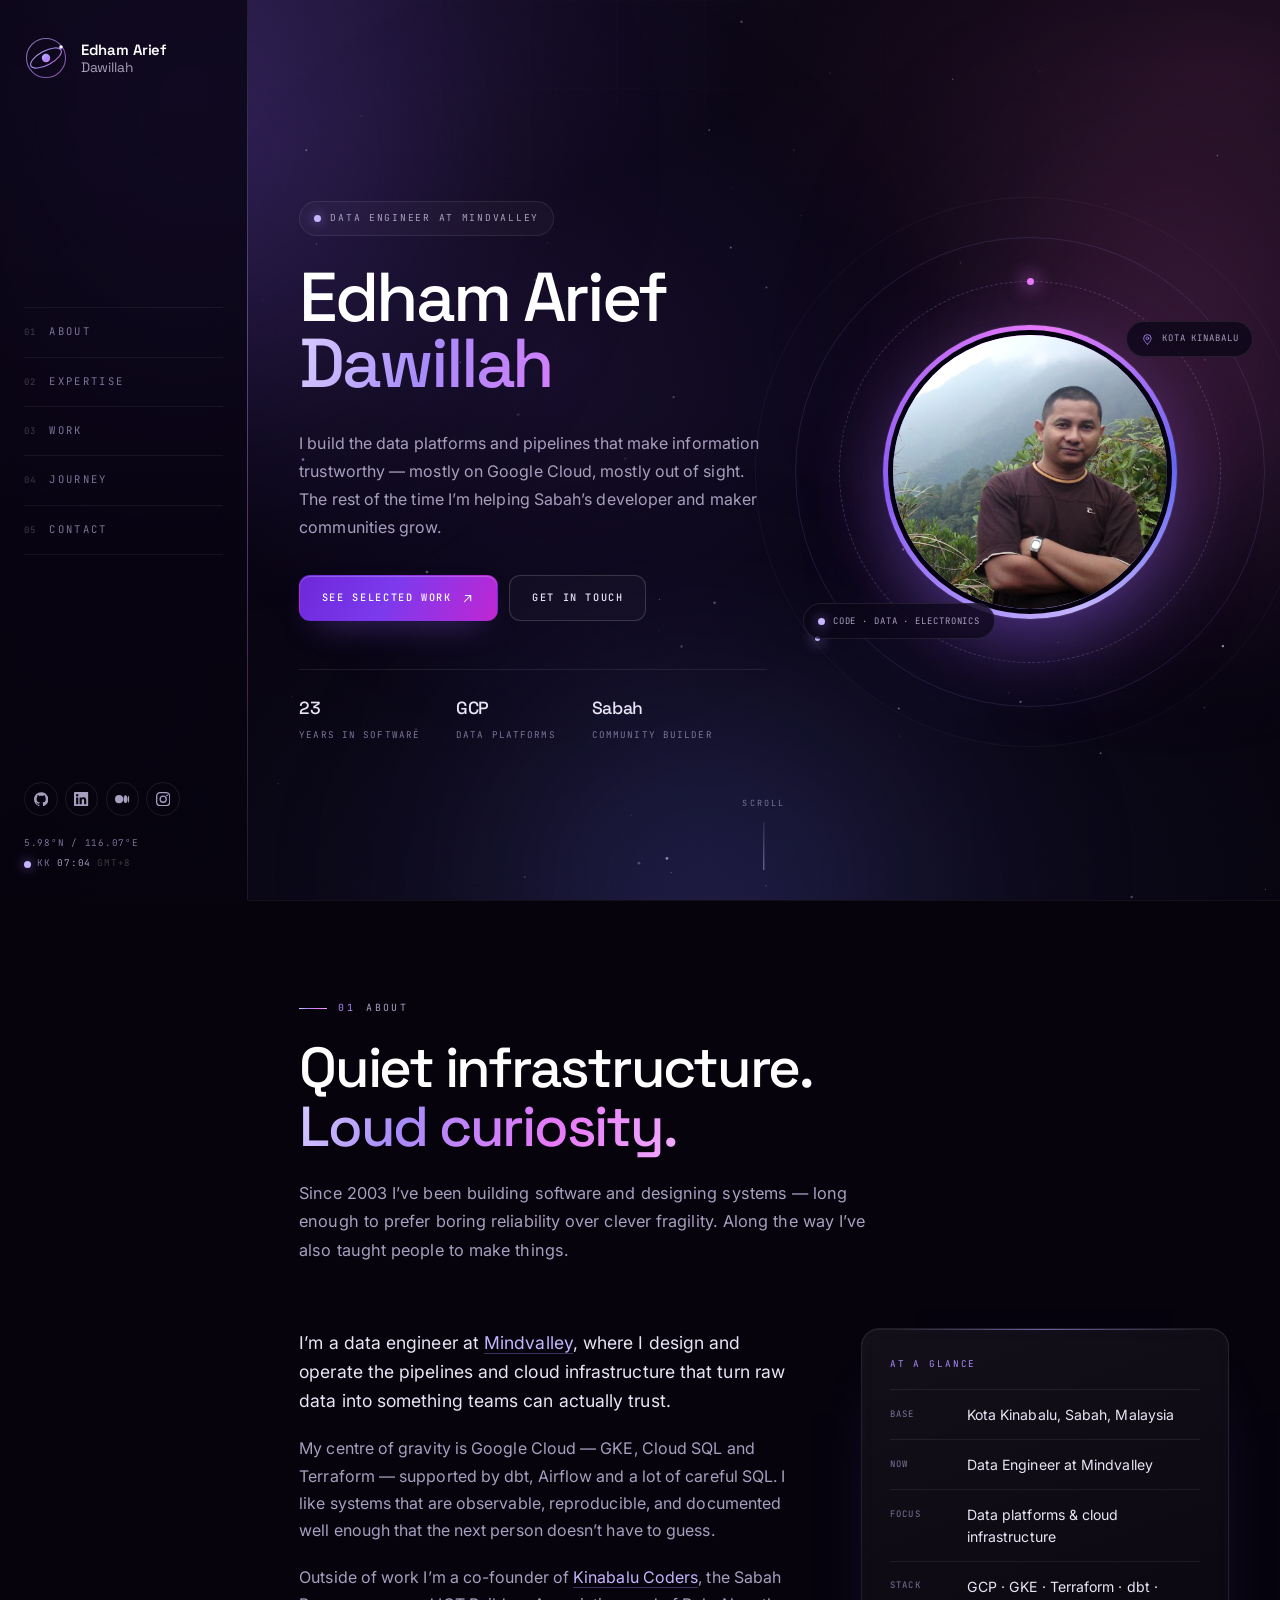
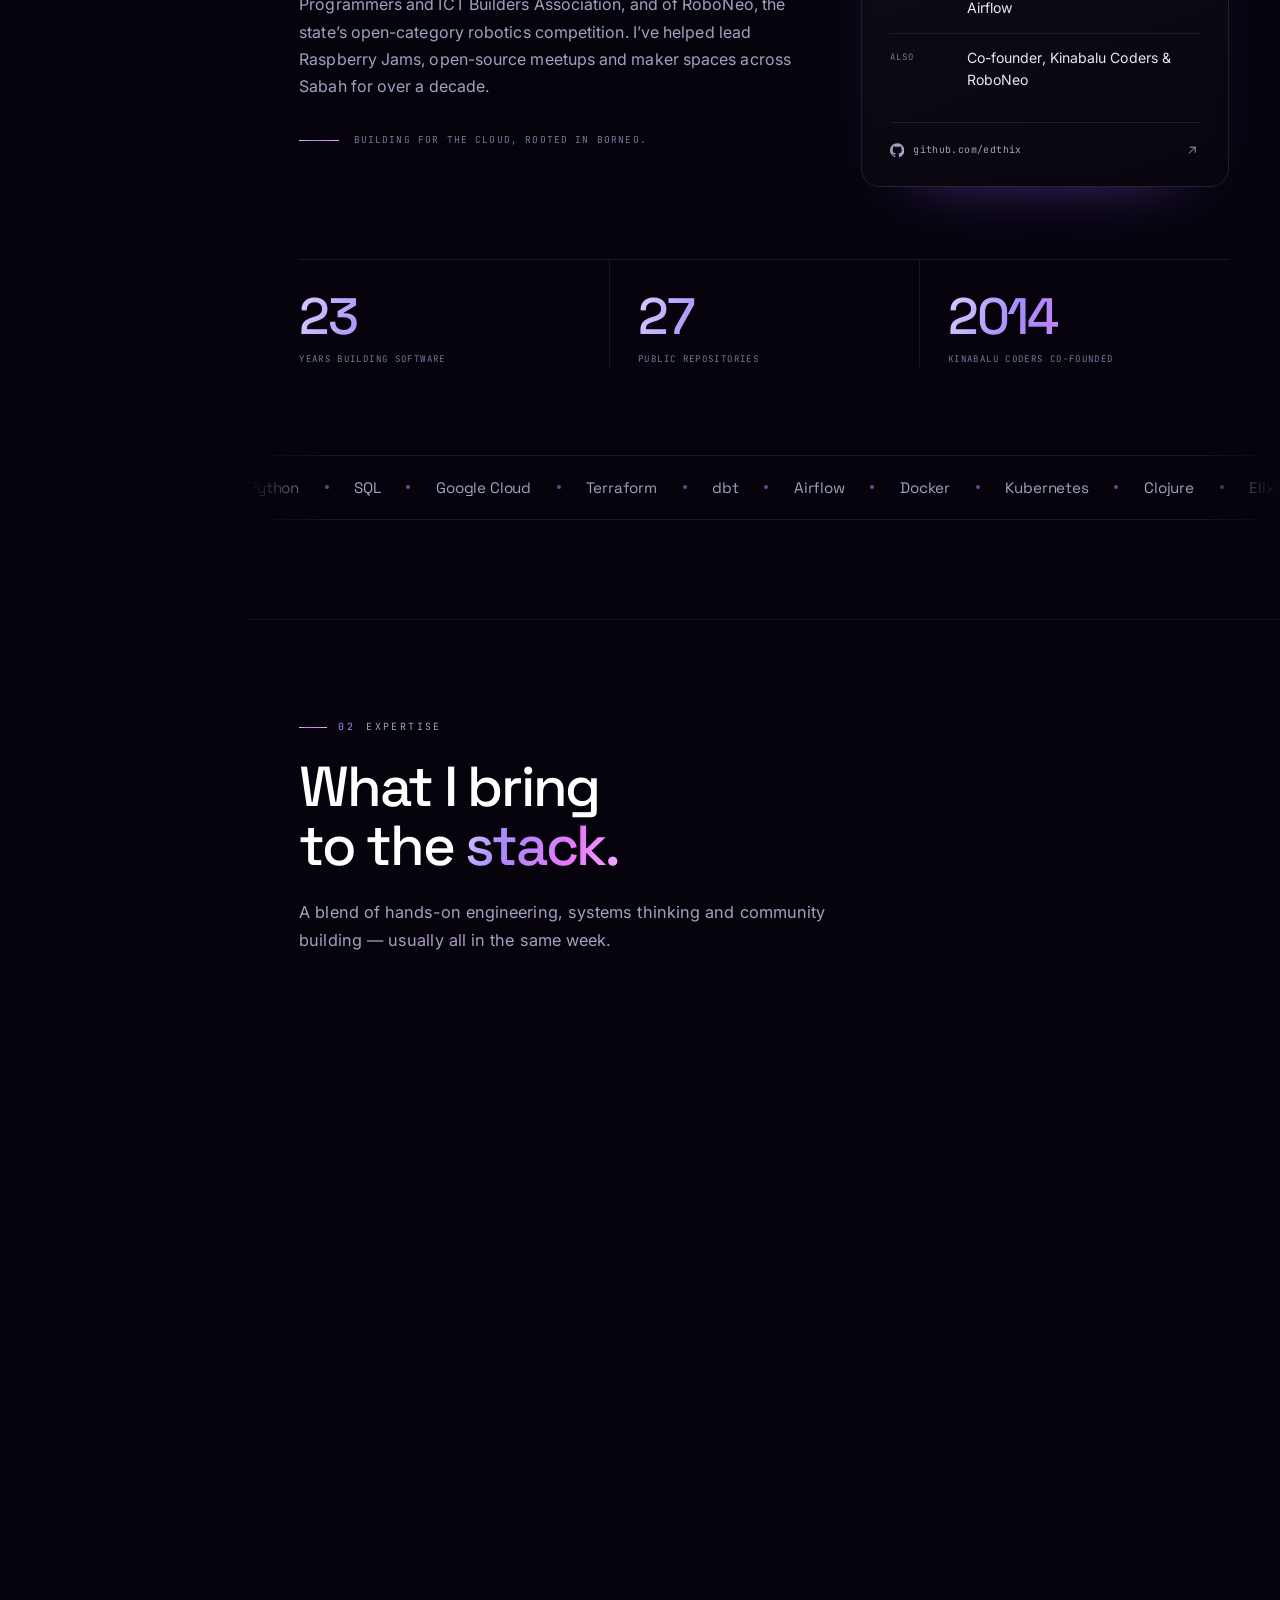
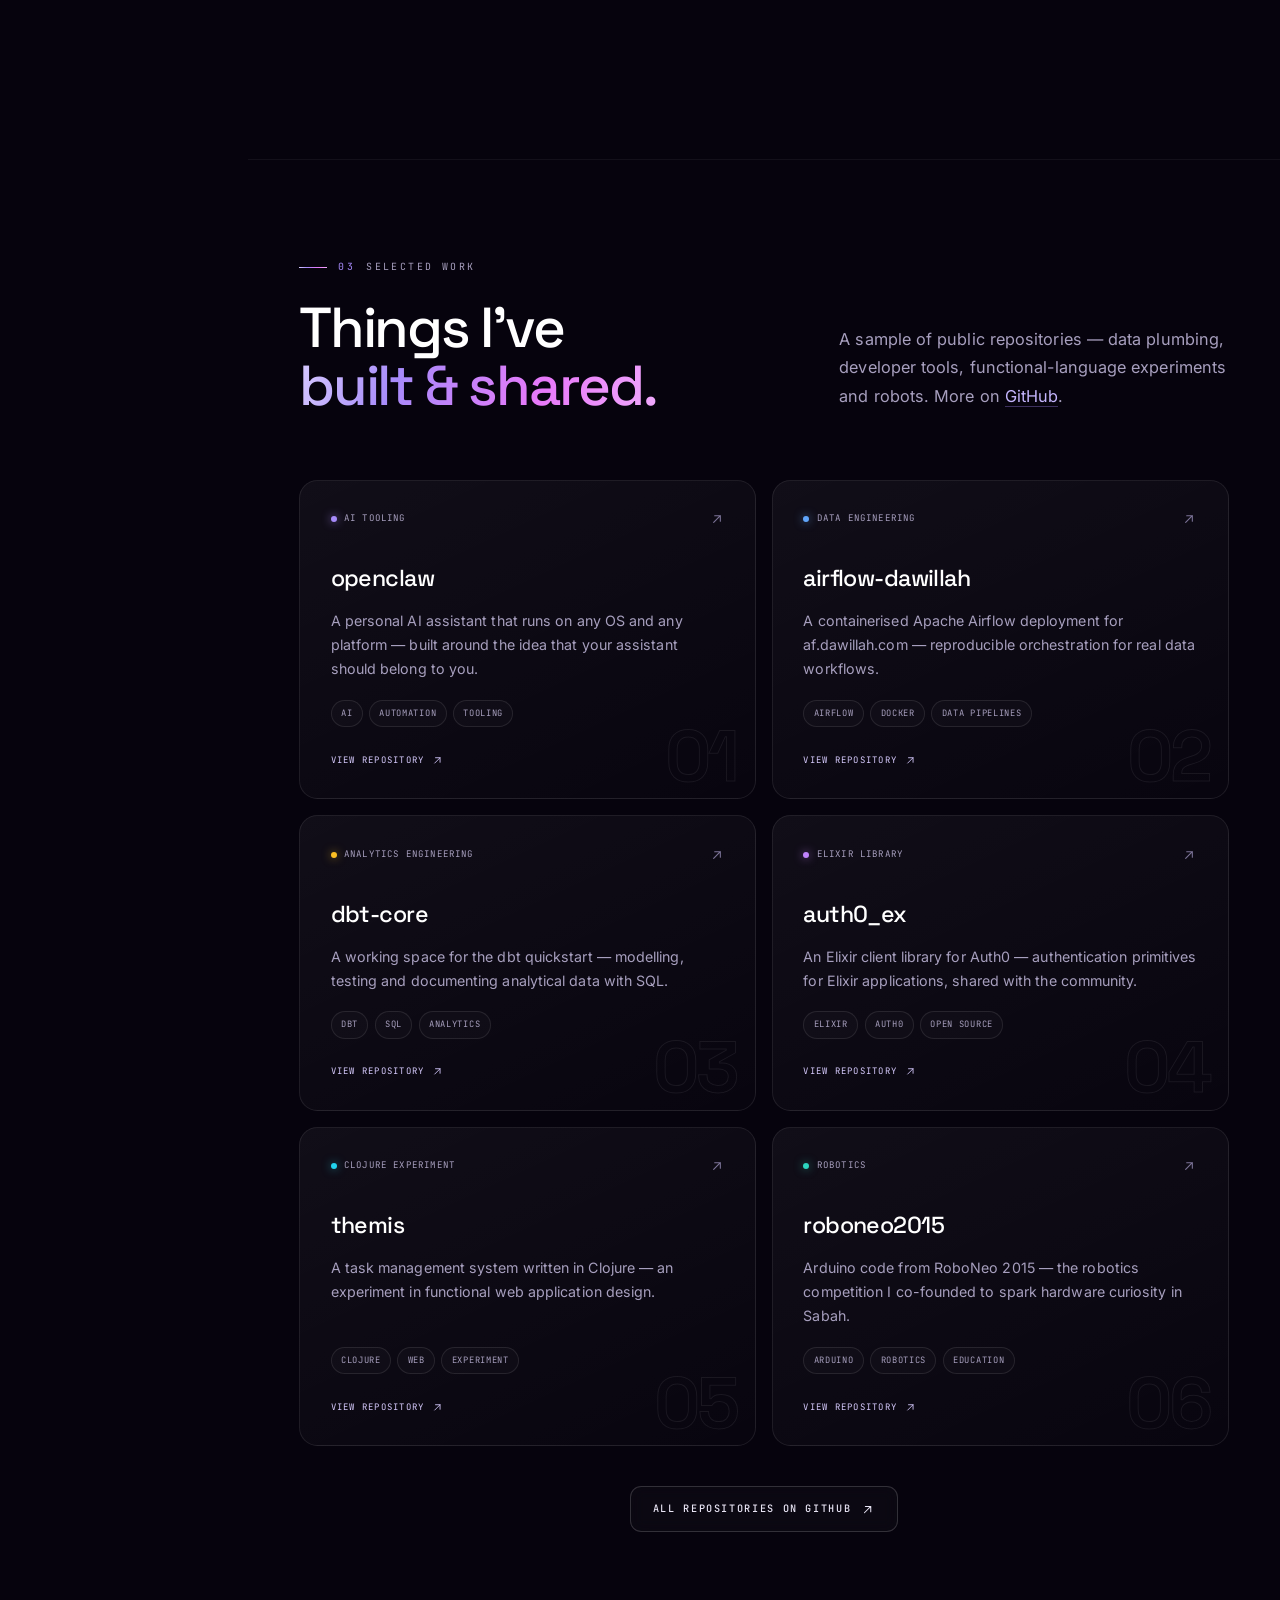
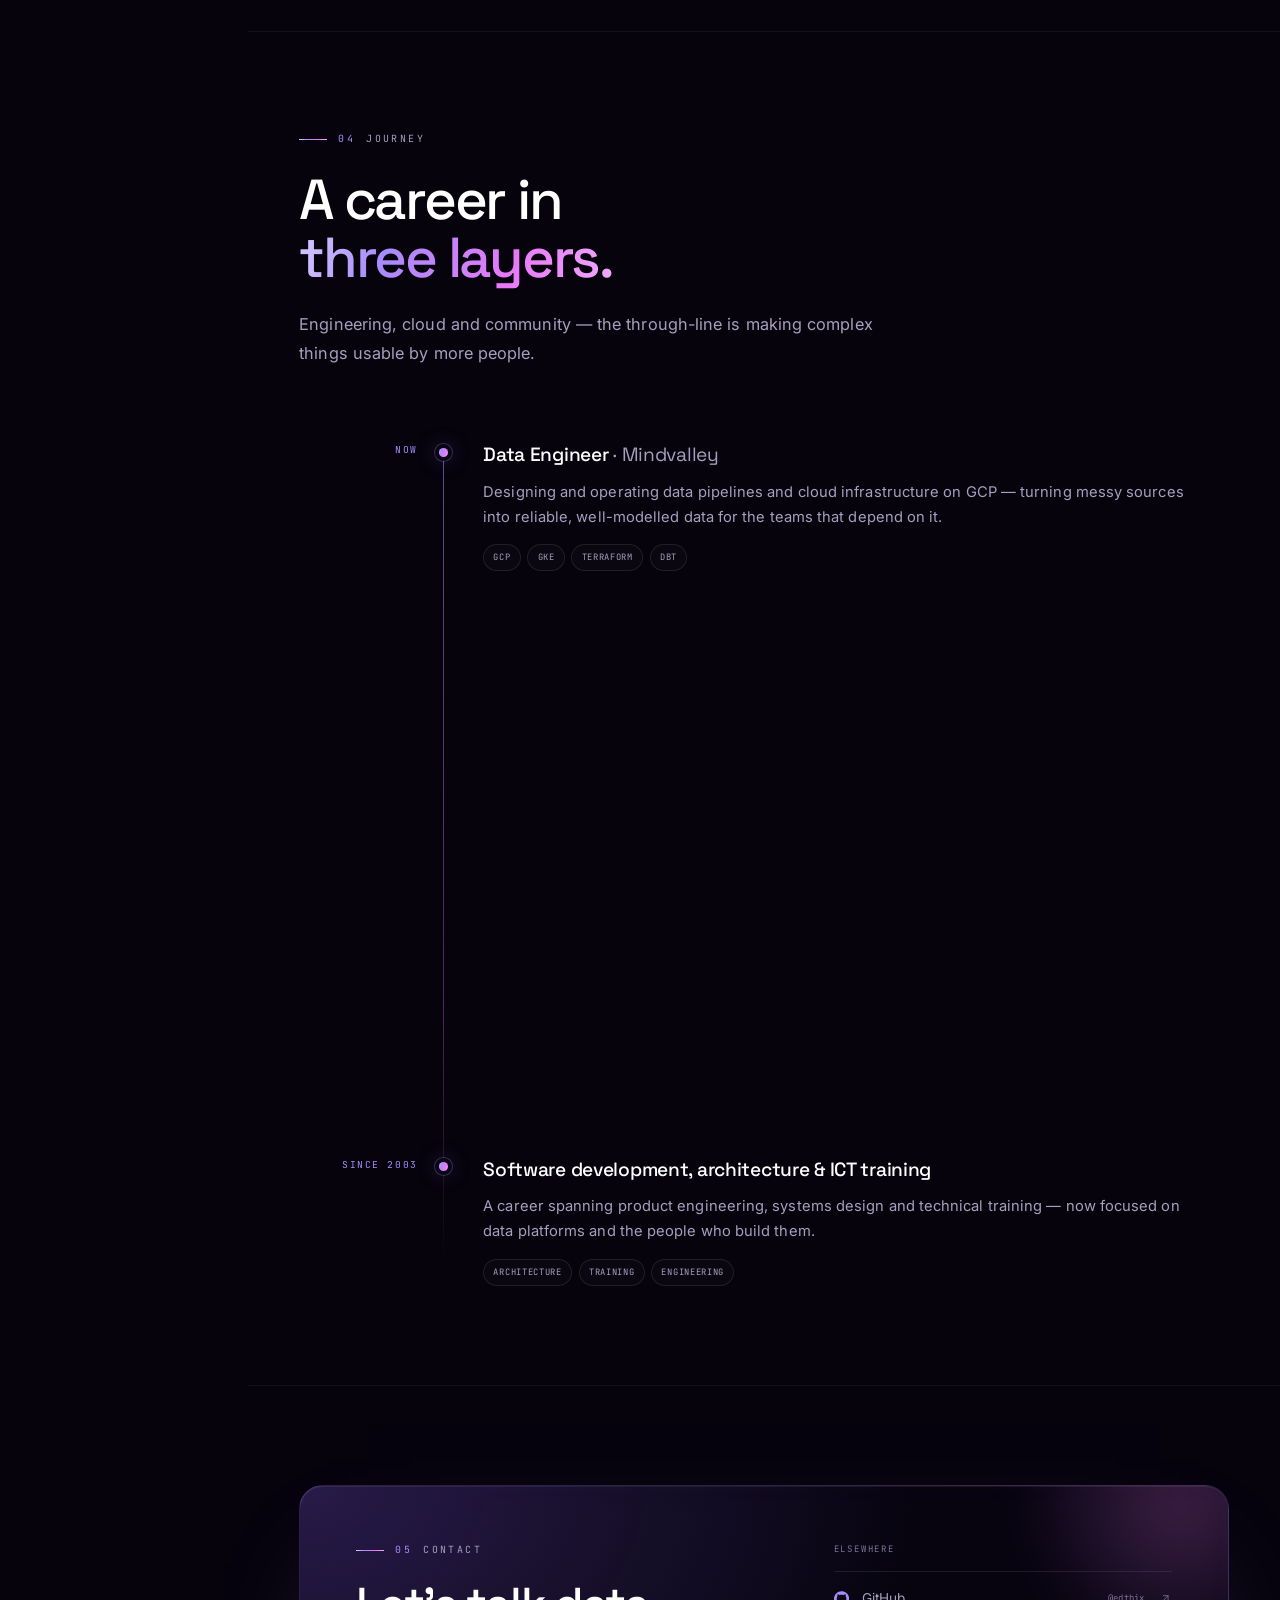
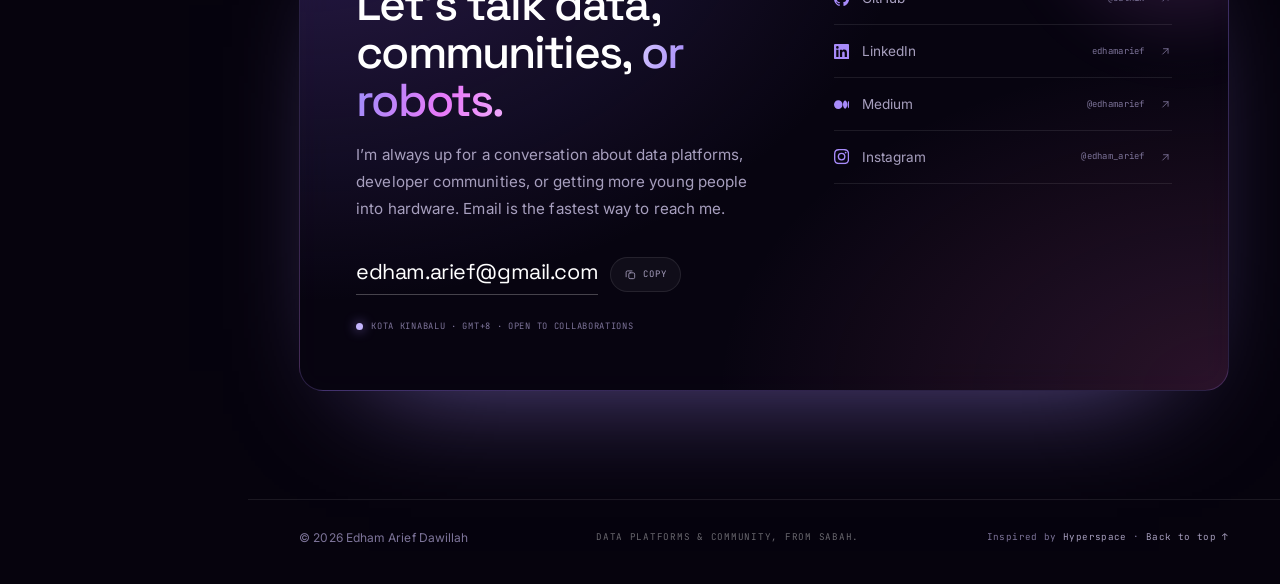
==== commit 82b3f35d: "Update experience to 23 years, coding since 2003 Replace the 15+ year claims in the hero, stats, abo" ====
--- a/index.html
+++ b/index.html
@@ -242,13 +242,13 @@
 						<div class="hero-actions">
 							<a class="btn btn--primary" href="#work">
 								See selected work
-								<svg class="icon" aria-hidden="true" focusable="false""><use href="#i-arrow-up-right"/></svg>
+								<svg class="icon" aria-hidden="true" focusable="false"><use href="#i-arrow-up-right"/></svg>
 							</a>
 							<a class="btn btn--ghost" href="#contact">Get in touch</a>
 						</div>
 
 						<ul class="hero-facts">
-							<li><b>15+</b> years in software</li>
+							<li><b>23</b> years in software</li>
 							<li><b>GCP</b> data platforms</li>
 							<li><b>Sabah</b> community builder</li>
 						</ul>
@@ -264,7 +264,7 @@
 								<img src="images/avatar.jpg" alt="Edham Arief Dawillah" width="400" height="400" fetchpriority="high">
 							</div>
 							<span class="chip chip--bio"><span class="pulse-dot"></span> code · data · electronics</span>
-							<span class="chip chip--loc"><svg class="icon" aria-hidden="true" focusable="false""><use href="#i-pin"/></svg> Kota Kinabalu</span>
+							<span class="chip chip--loc"><svg class="icon" aria-hidden="true" focusable="false"><use href="#i-pin"/></svg> Kota Kinabalu</span>
 						</div>
 					</div>
 				</div>
@@ -283,9 +283,10 @@
 					<p class="eyebrow"><span class="eyebrow__num">01</span> About</p>
 					<h2>Quiet infrastructure.<br><em>Loud curiosity.</em></h2>
 					<p class="section-lede">
-						For more than fifteen years I&rsquo;ve been building software,
-						designing systems and teaching people to make things — long
-						enough to prefer boring reliability over clever fragility.
+						Since 2003 I&rsquo;ve been building software and designing
+						systems — long enough to prefer boring reliability over clever
+						fragility. Along the way I&rsquo;ve also taught people to make
+						things.
 					</p>
 				</header>
 
@@ -345,14 +346,14 @@
 						<a class="fact-card__link" href="https://github.com/edthix" target="_blank" rel="me noopener">
 							<svg class="icon icon--brand" aria-hidden="true" focusable="false"><use href="#i-github"/></svg>
 							<span>github.com/edthix</span>
-							<svg class="icon" aria-hidden="true" focusable="false""><use href="#i-arrow-up-right"/></svg>
+							<svg class="icon" aria-hidden="true" focusable="false"><use href="#i-arrow-up-right"/></svg>
 						</a>
 					</aside>
 				</div>
 
 				<div class="stats" data-stagger>
 					<div class="stat" data-reveal>
-						<b>15+</b>
+						<b>23</b>
 						<span>Years building software</span>
 					</div>
 					<div class="stat" data-reveal>
@@ -399,7 +400,7 @@
 				<div class="skills" data-stagger>
 					<article class="skill" data-reveal>
 						<span class="skill__num">01</span>
-						<span class="skill__icon"><svg class="icon" aria-hidden="true" focusable="false""><use href="#i-data"/></svg></span>
+						<span class="skill__icon"><svg class="icon" aria-hidden="true" focusable="false"><use href="#i-data"/></svg></span>
 						<h3>Data pipelines</h3>
 						<p>Batch and streaming pipelines that are observable, idempotent and dull in the best way. dbt, Airflow and SQL at the core.</p>
 						<ul class="tags">
@@ -409,7 +410,7 @@
 
 					<article class="skill" data-reveal>
 						<span class="skill__num">02</span>
-						<span class="skill__icon"><svg class="icon" aria-hidden="true" focusable="false""><use href="#i-cloud"/></svg></span>
+						<span class="skill__icon"><svg class="icon" aria-hidden="true" focusable="false"><use href="#i-cloud"/></svg></span>
 						<h3>Cloud infrastructure</h3>
 						<p>GCP by default: GKE, Cloud SQL and Terraform-managed environments that can be rebuilt without drama.</p>
 						<ul class="tags">
@@ -419,9 +420,9 @@
 
 					<article class="skill" data-reveal>
 						<span class="skill__num">03</span>
-						<span class="skill__icon"><svg class="icon" aria-hidden="true" focusable="false""><use href="#i-code"/></svg></span>
+						<span class="skill__icon"><svg class="icon" aria-hidden="true" focusable="false"><use href="#i-code"/></svg></span>
 						<h3>Software architecture</h3>
-						<p>Fifteen years of designing systems and APIs — from Clojure and Elixir experiments to production data platforms.</p>
+						<p>More than two decades of designing systems and APIs — from Clojure and Elixir experiments to production data platforms.</p>
 						<ul class="tags">
 							<li>Python</li><li>Elixir</li><li>Clojure</li>
 						</ul>
@@ -429,7 +430,7 @@
 
 					<article class="skill" data-reveal>
 						<span class="skill__num">04</span>
-						<span class="skill__icon"><svg class="icon" aria-hidden="true" focusable="false""><use href="#i-users"/></svg></span>
+						<span class="skill__icon"><svg class="icon" aria-hidden="true" focusable="false"><use href="#i-users"/></svg></span>
 						<h3>Developer communities</h3>
 						<p>Co-founder of Kinabalu Coders, supporting open developer and maker communities across Sabah since 2014.</p>
 						<ul class="tags">
@@ -439,7 +440,7 @@
 
 					<article class="skill" data-reveal>
 						<span class="skill__num">05</span>
-						<span class="skill__icon"><svg class="icon" aria-hidden="true" focusable="false""><use href="#i-chip"/></svg></span>
+						<span class="skill__icon"><svg class="icon" aria-hidden="true" focusable="false"><use href="#i-chip"/></svg></span>
 						<h3>Robotics &amp; making</h3>
 						<p>Co-founder of RoboNeo and a long-time advocate for Arduino, Raspberry Pi and hands-on STEM learning.</p>
 						<ul class="tags">
@@ -449,7 +450,7 @@
 
 					<article class="skill" data-reveal>
 						<span class="skill__num">06</span>
-						<span class="skill__icon"><svg class="icon" aria-hidden="true" focusable="false""><use href="#i-book"/></svg></span>
+						<span class="skill__icon"><svg class="icon" aria-hidden="true" focusable="false"><use href="#i-book"/></svg></span>
 						<h3>Teaching &amp; mentoring</h3>
 						<p>ICT training and community workshops — helping people move from curious to capable, one project at a time.</p>
 						<ul class="tags">
@@ -487,7 +488,7 @@
 						<ul class="tags">
 							<li>AI</li><li>Automation</li><li>Tooling</li>
 						</ul>
-						<span class="project__cta">View repository <svg class="icon" aria-hidden="true" focusable="false""><use href="#i-arrow-up-right"/></svg></span>
+						<span class="project__cta">View repository <svg class="icon" aria-hidden="true" focusable="false"><use href="#i-arrow-up-right"/></svg></span>
 					</a>
 
 					<a class="project" href="https://github.com/edthix/airflow-dawillah" target="_blank" rel="noopener" data-reveal>
@@ -501,7 +502,7 @@
 						<ul class="tags">
 							<li>Airflow</li><li>Docker</li><li>Data pipelines</li>
 						</ul>
-						<span class="project__cta">View repository <svg class="icon" aria-hidden="true" focusable="false""><use href="#i-arrow-up-right"/></svg></span>
+						<span class="project__cta">View repository <svg class="icon" aria-hidden="true" focusable="false"><use href="#i-arrow-up-right"/></svg></span>
 					</a>
 
 					<a class="project" href="https://github.com/edthix/dbt-core" target="_blank" rel="noopener" data-reveal>
@@ -515,7 +516,7 @@
 						<ul class="tags">
 							<li>dbt</li><li>SQL</li><li>Analytics</li>
 						</ul>
-						<span class="project__cta">View repository <svg class="icon" aria-hidden="true" focusable="false""><use href="#i-arrow-up-right"/></svg></span>
+						<span class="project__cta">View repository <svg class="icon" aria-hidden="true" focusable="false"><use href="#i-arrow-up-right"/></svg></span>
 					</a>
 
 					<a class="project" href="https://github.com/edthix/auth0_ex" target="_blank" rel="noopener" data-reveal>
@@ -529,7 +530,7 @@
 						<ul class="tags">
 							<li>Elixir</li><li>Auth0</li><li>Open source</li>
 						</ul>
-						<span class="project__cta">View repository <svg class="icon" aria-hidden="true" focusable="false""><use href="#i-arrow-up-right"/></svg></span>
+						<span class="project__cta">View repository <svg class="icon" aria-hidden="true" focusable="false"><use href="#i-arrow-up-right"/></svg></span>
 					</a>
 
 					<a class="project" href="https://github.com/edthix/themis" target="_blank" rel="noopener" data-reveal>
@@ -543,7 +544,7 @@
 						<ul class="tags">
 							<li>Clojure</li><li>Web</li><li>Experiment</li>
 						</ul>
-						<span class="project__cta">View repository <svg class="icon" aria-hidden="true" focusable="false""><use href="#i-arrow-up-right"/></svg></span>
+						<span class="project__cta">View repository <svg class="icon" aria-hidden="true" focusable="false"><use href="#i-arrow-up-right"/></svg></span>
 					</a>
 
 					<a class="project" href="https://github.com/edthix/roboneo2015" target="_blank" rel="noopener" data-reveal>
@@ -557,14 +558,14 @@
 						<ul class="tags">
 							<li>Arduino</li><li>Robotics</li><li>Education</li>
 						</ul>
-						<span class="project__cta">View repository <svg class="icon" aria-hidden="true" focusable="false""><use href="#i-arrow-up-right"/></svg></span>
+						<span class="project__cta">View repository <svg class="icon" aria-hidden="true" focusable="false"><use href="#i-arrow-up-right"/></svg></span>
 					</a>
 				</div>
 
 				<div class="section-foot" data-reveal>
 					<a class="btn btn--ghost" href="https://github.com/edthix?tab=repositories" target="_blank" rel="me noopener">
 						All repositories on GitHub
-						<svg class="icon" aria-hidden="true" focusable="false""><use href="#i-arrow-up-right"/></svg>
+						<svg class="icon" aria-hidden="true" focusable="false"><use href="#i-arrow-up-right"/></svg>
 					</a>
 				</div>
 			</div>
@@ -620,7 +621,7 @@
 					</li>
 
 					<li class="timeline-item" data-reveal>
-						<span class="timeline__when">15+ years</span>
+						<span class="timeline__when">Since 2003</span>
 						<div class="timeline__body">
 							<h3>Software development, architecture &amp; ICT training</h3>
 							<p>A career spanning product engineering, systems design and technical training — now focused on data platforms and the people who build them.</p>
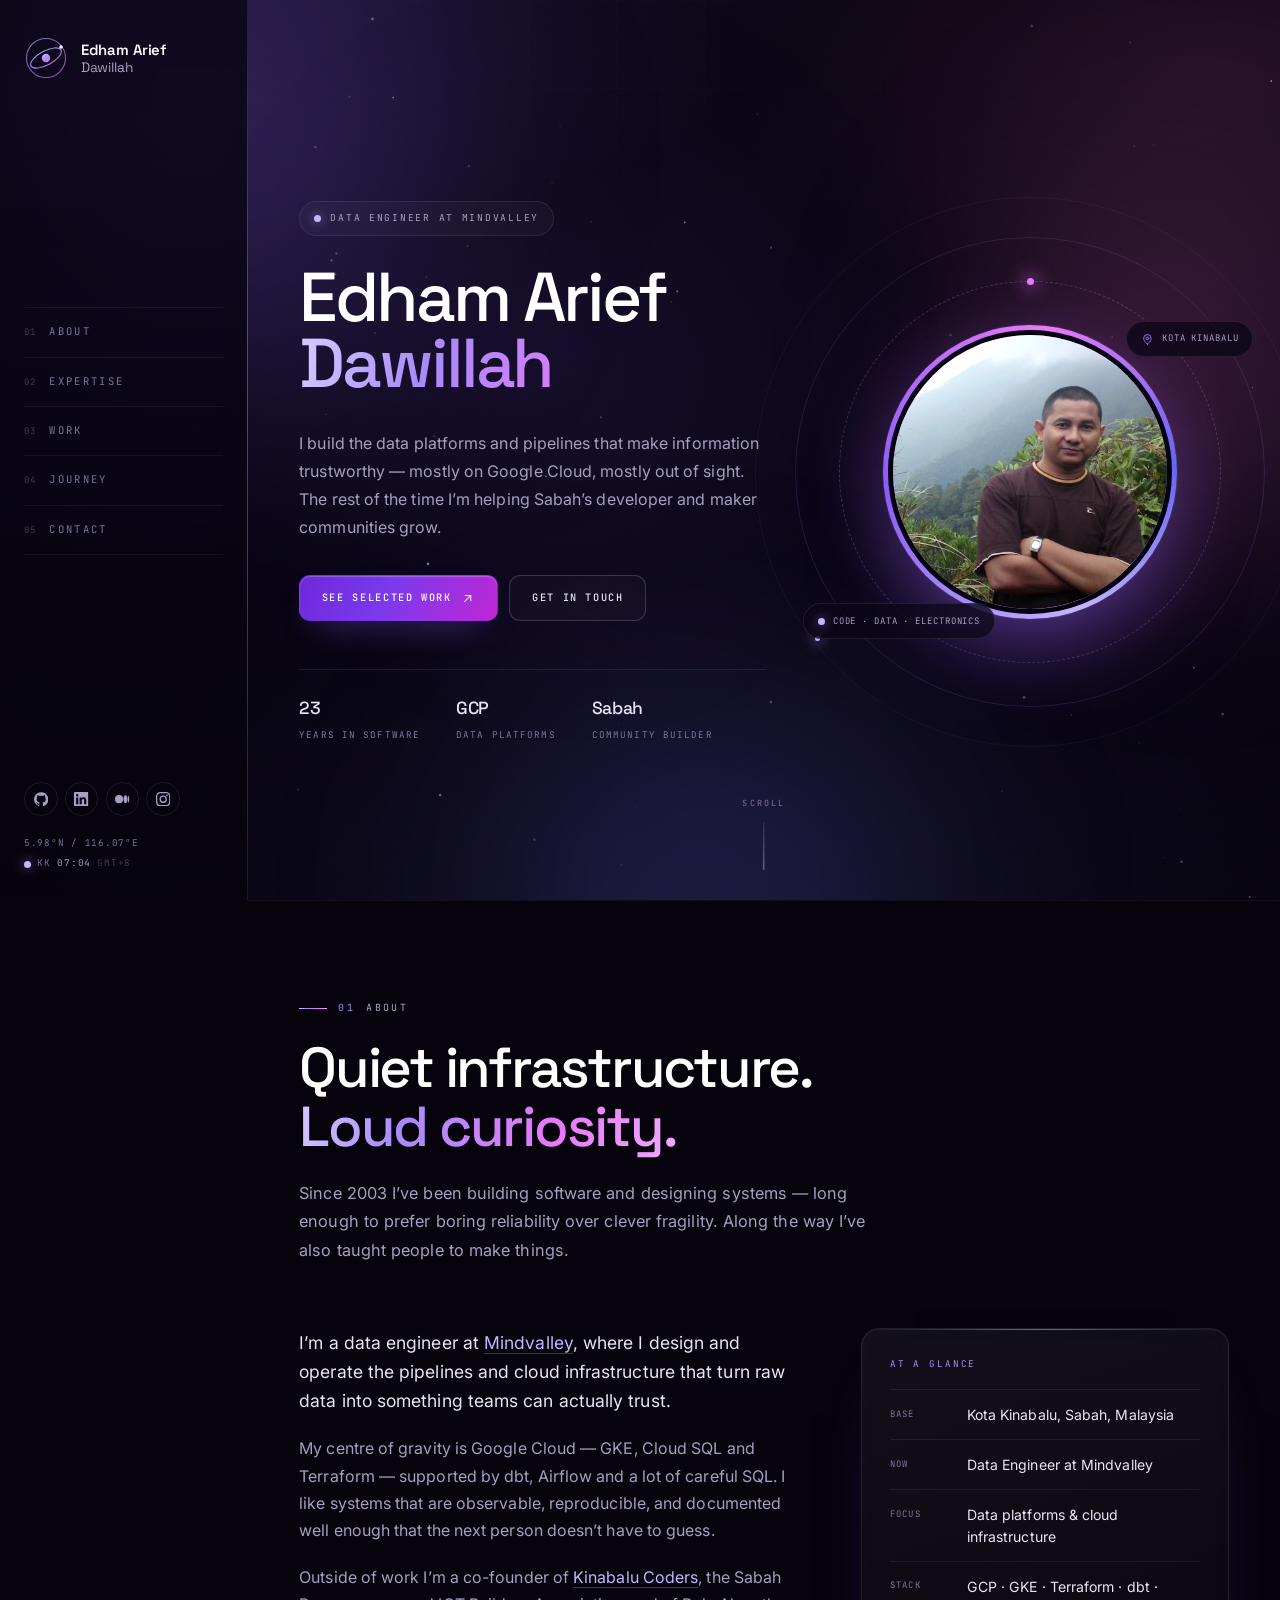
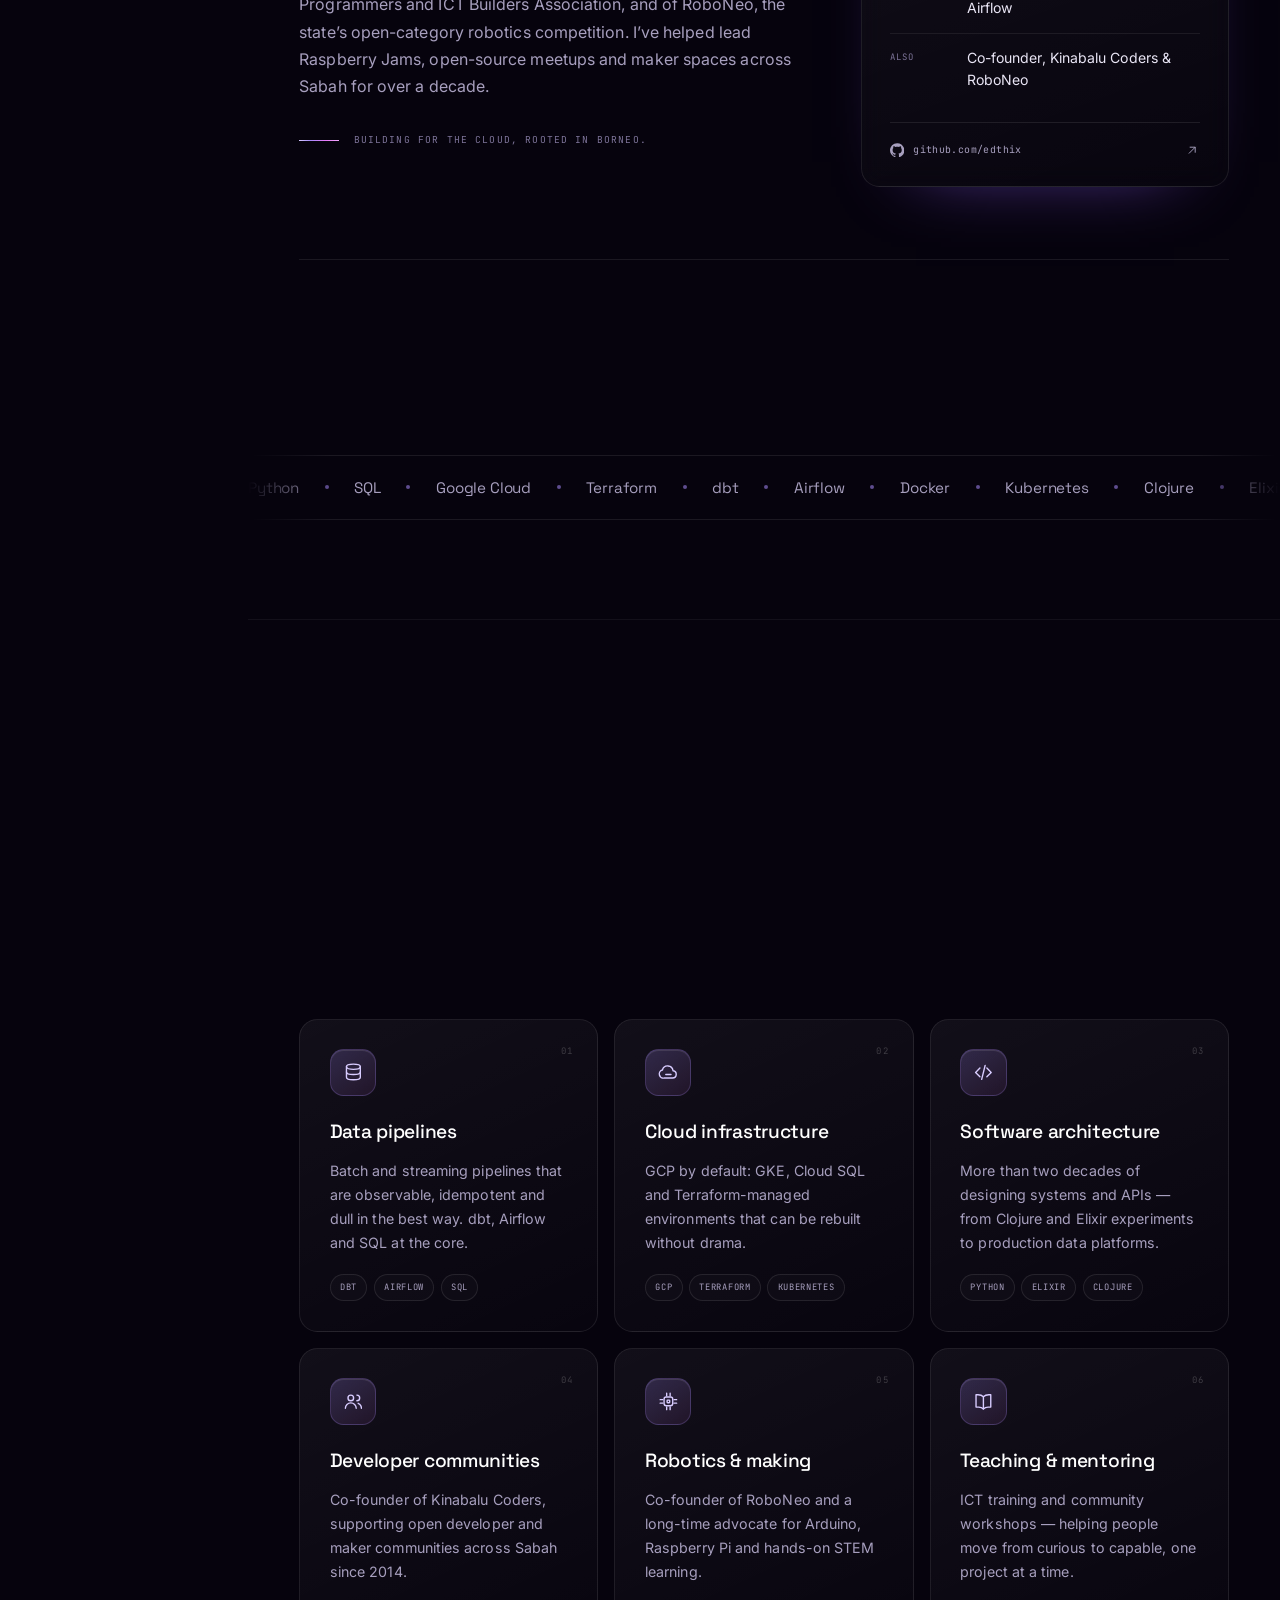
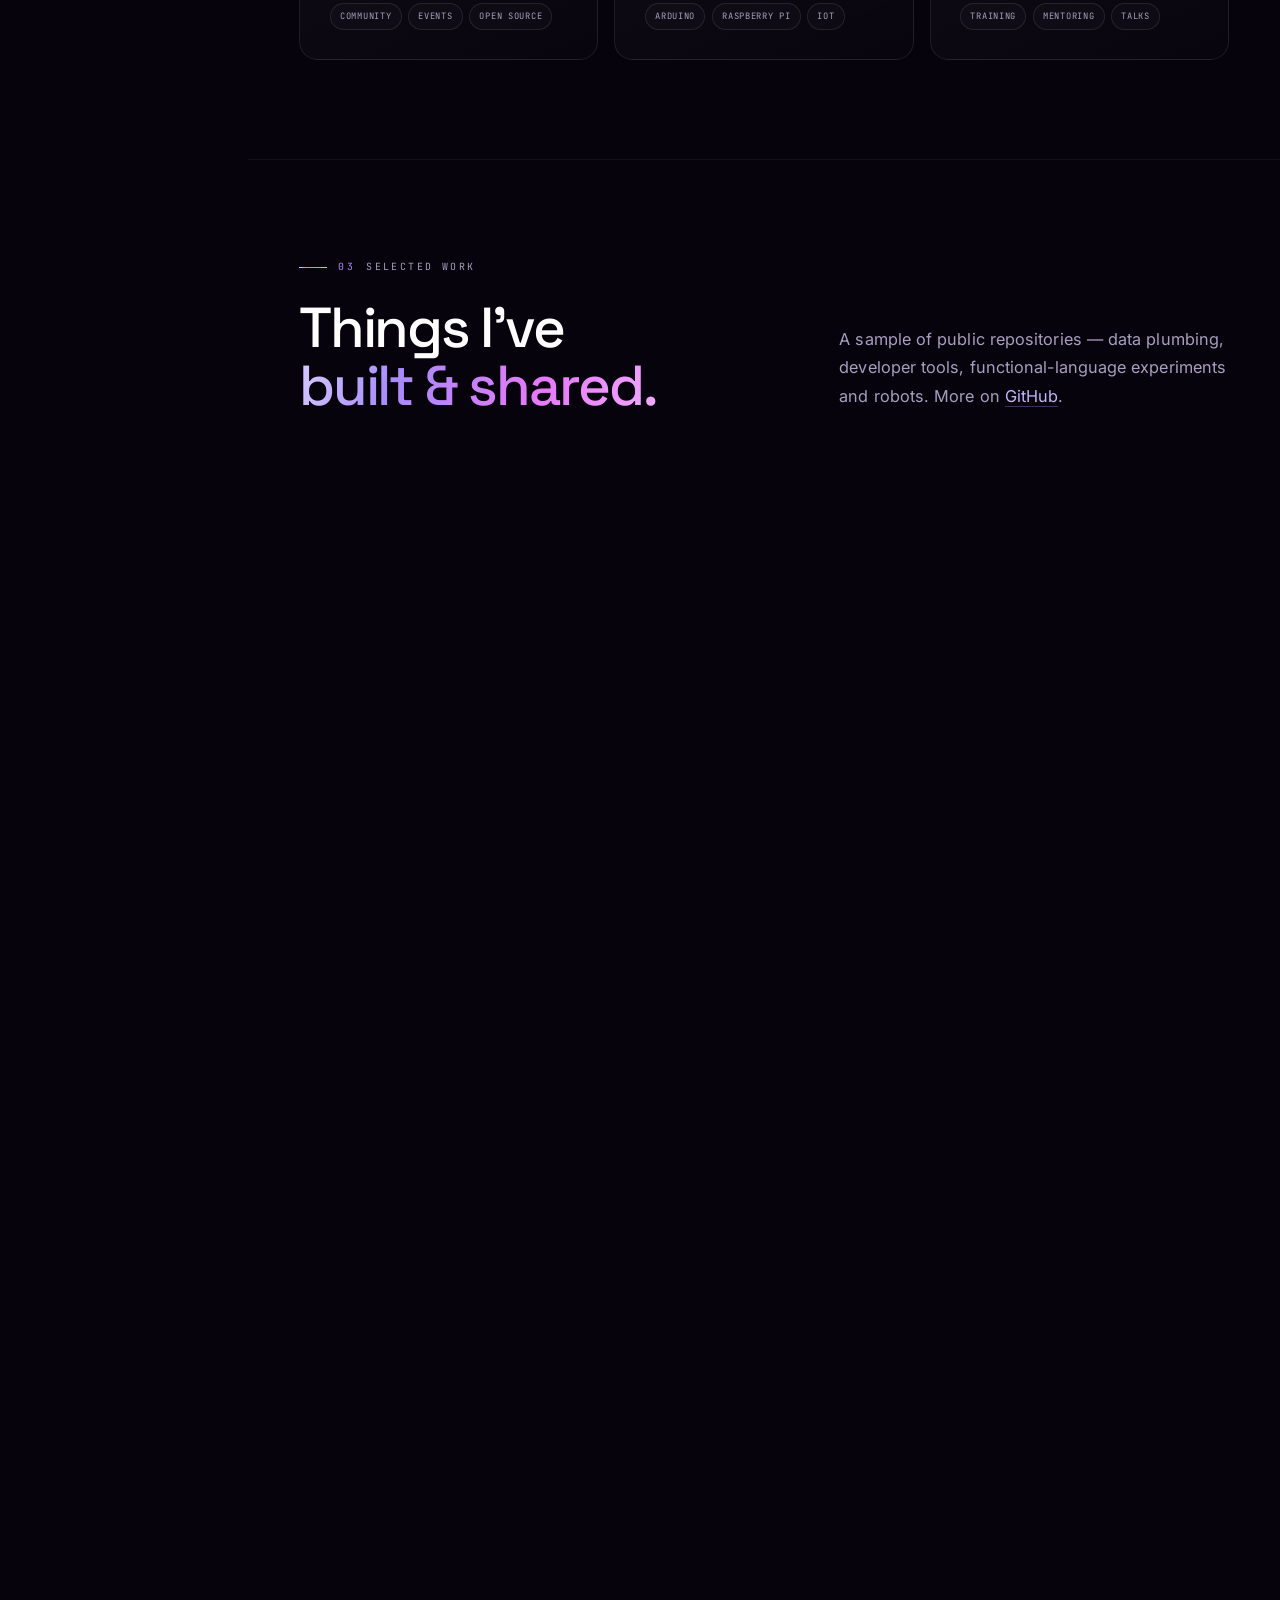
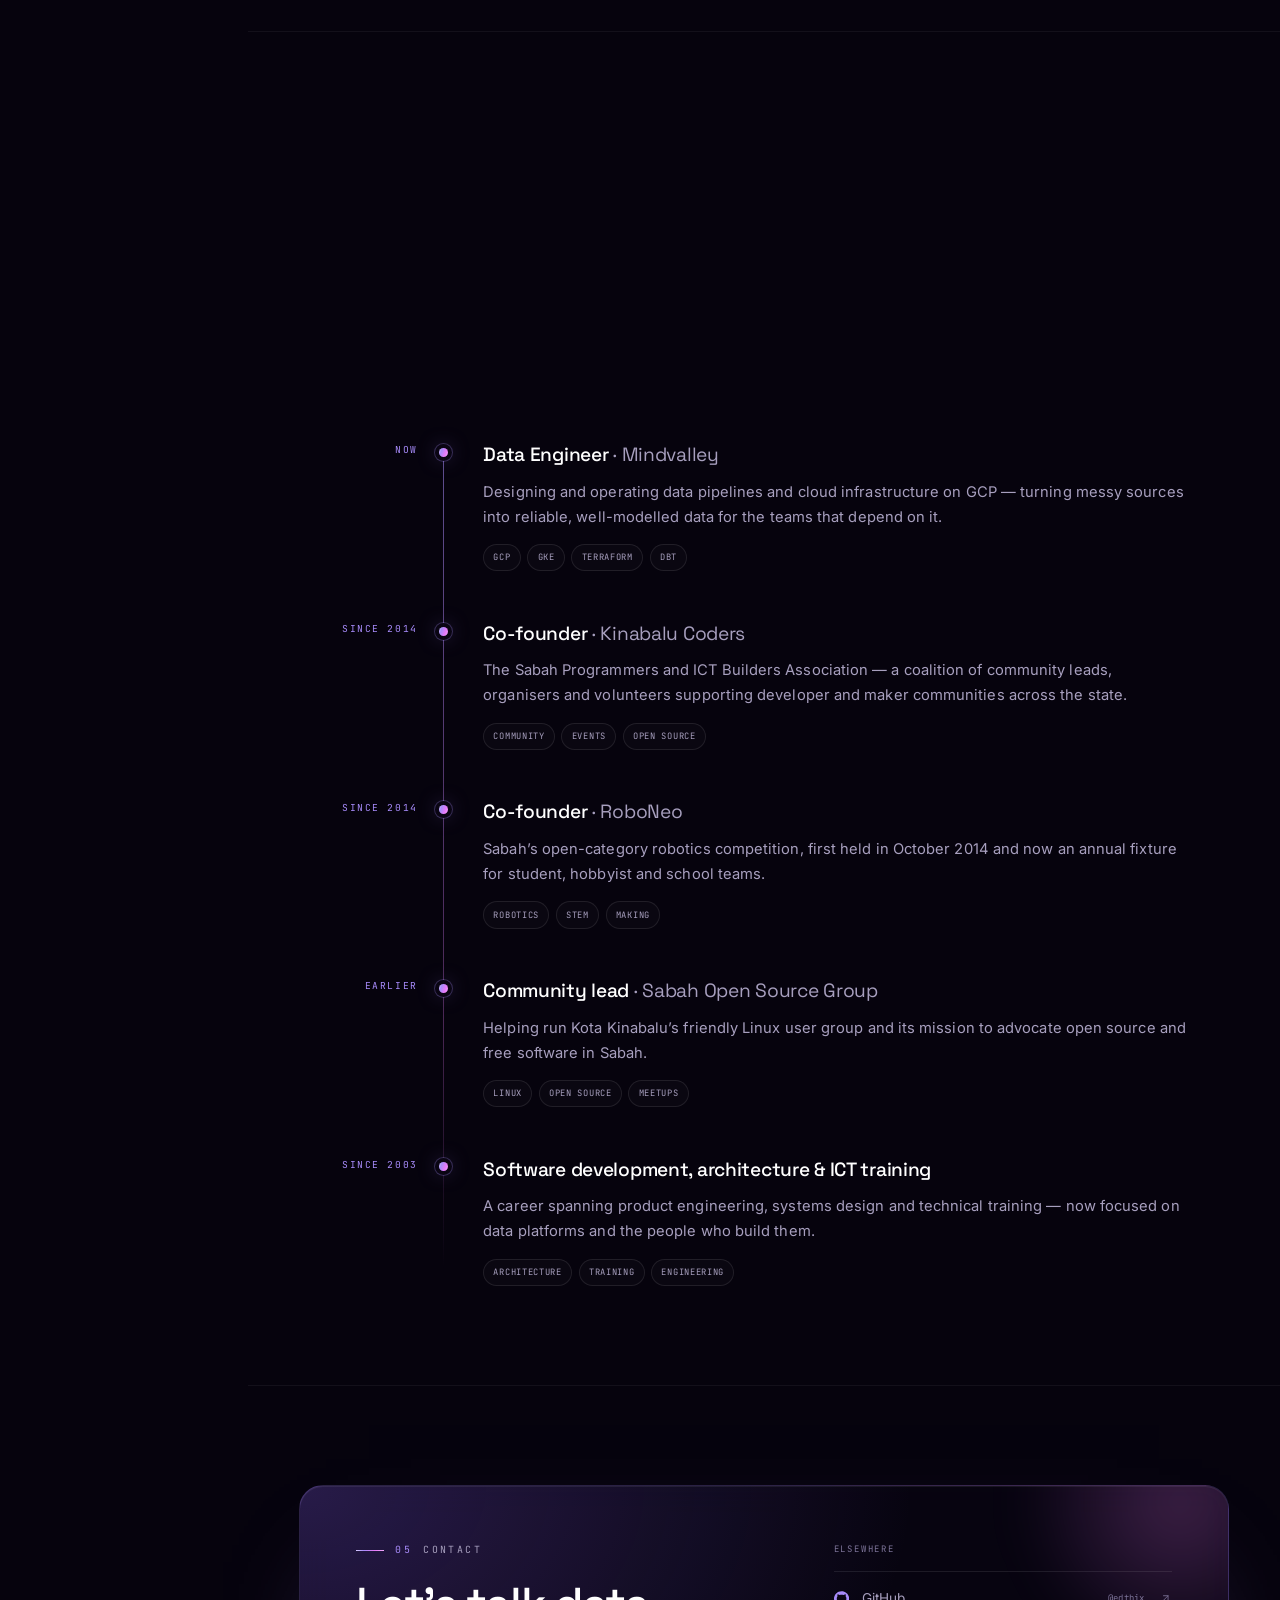
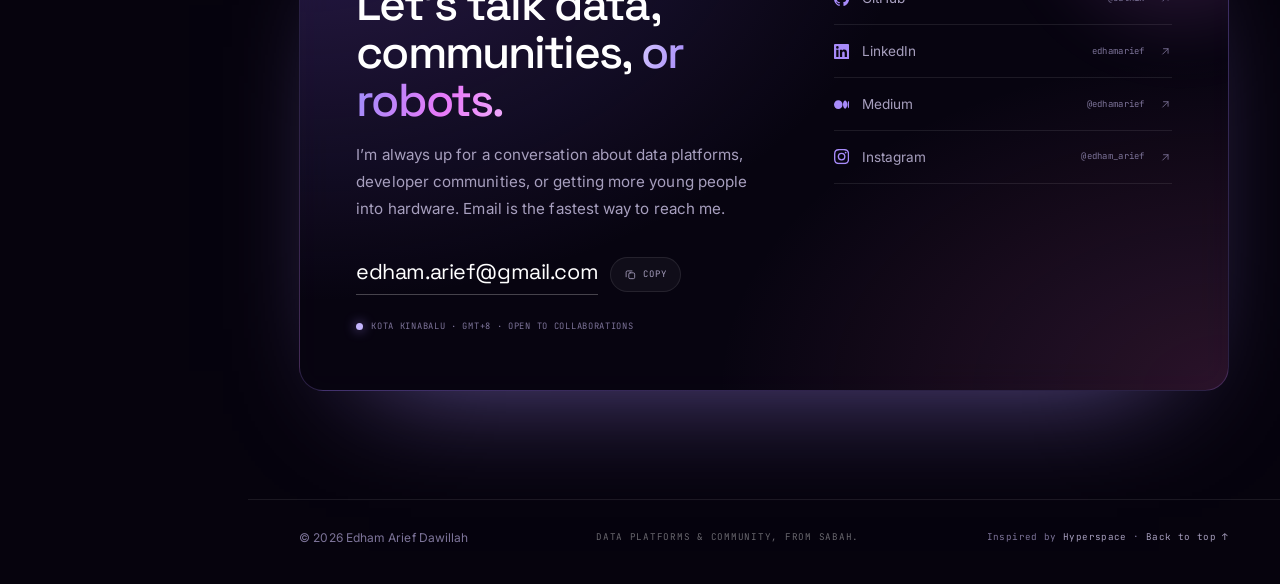
==== commit caeb7542: "Add Google Analytics 4 (G-SHN42CP9RW) Install the standard async gtag.js snippet in the document hea" ====
--- a/index.html
+++ b/index.html
@@ -3,6 +3,17 @@
 <head>
 	<meta charset="utf-8">
 	<meta name="viewport" content="width=device-width, initial-scale=1">
+
+	<!-- Google tag (gtag.js) -->
+	<script async src="https://www.googletagmanager.com/gtag/js?id=G-SHN42CP9RW"></script>
+	<script>
+		window.dataLayer = window.dataLayer || [];
+		function gtag(){dataLayer.push(arguments);}
+		gtag('js', new Date());
+
+		gtag('config', 'G-SHN42CP9RW');
+	</script>
+
 	<title>Edham Arief Dawillah — Data Engineer &amp; Community Builder</title>
 	<meta name="description" content="Edham Arief Dawillah is a data engineer at Mindvalley in Kota Kinabalu, building data platforms on Google Cloud — and co-founder of Kinabalu Coders and RoboNeo.">
 	<meta name="author" content="Edham Arief Dawillah">
@@ -28,6 +39,7 @@
 
 	<link rel="preconnect" href="https://fonts.googleapis.com">
 	<link rel="preconnect" href="https://fonts.gstatic.com" crossorigin>
+	<link rel="preconnect" href="https://www.googletagmanager.com">
 	<link href="https://fonts.googleapis.com/css2?family=Inter:wght@300;400;500;600&amp;family=JetBrains+Mono:wght@400;500&amp;family=Space+Grotesk:wght@400;500;600;700&amp;display=swap" rel="stylesheet">
 	<link rel="stylesheet" href="assets/css/main.css">
 	<script>document.documentElement.classList.add('js');</script>
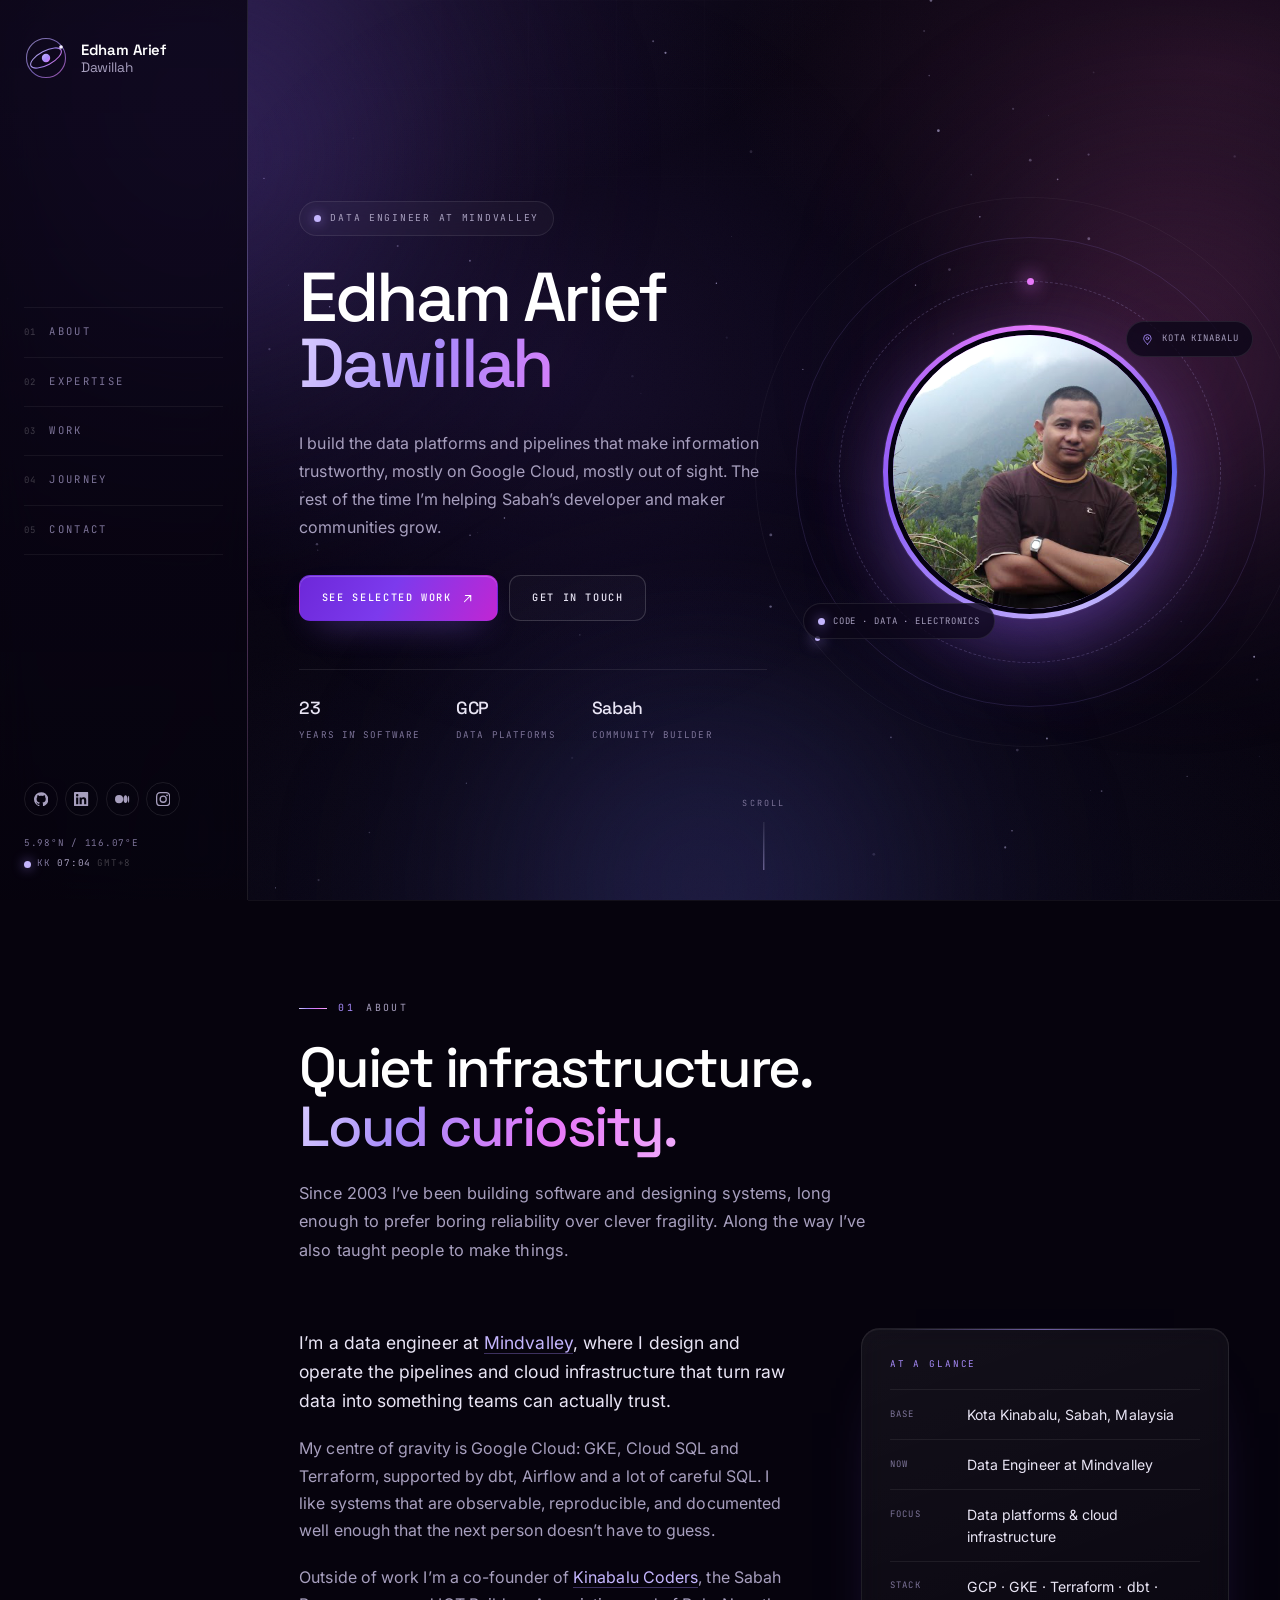
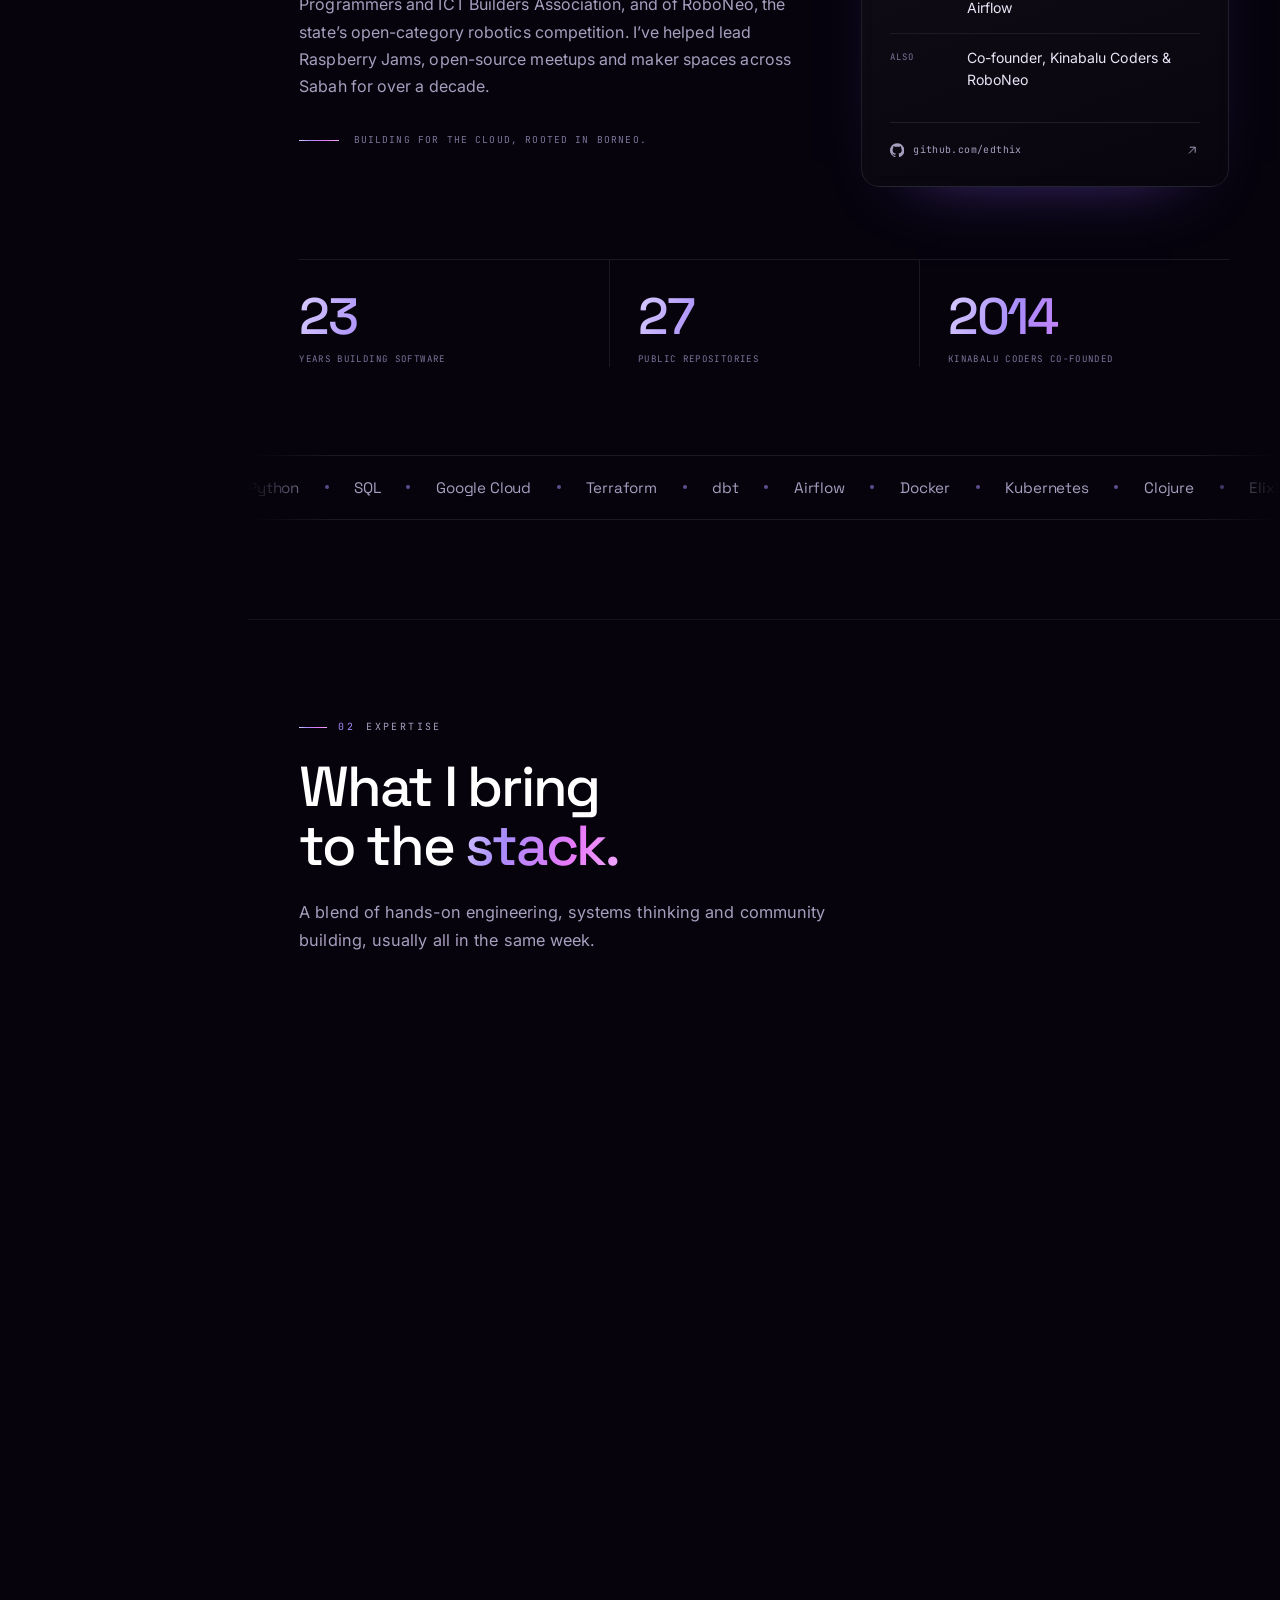
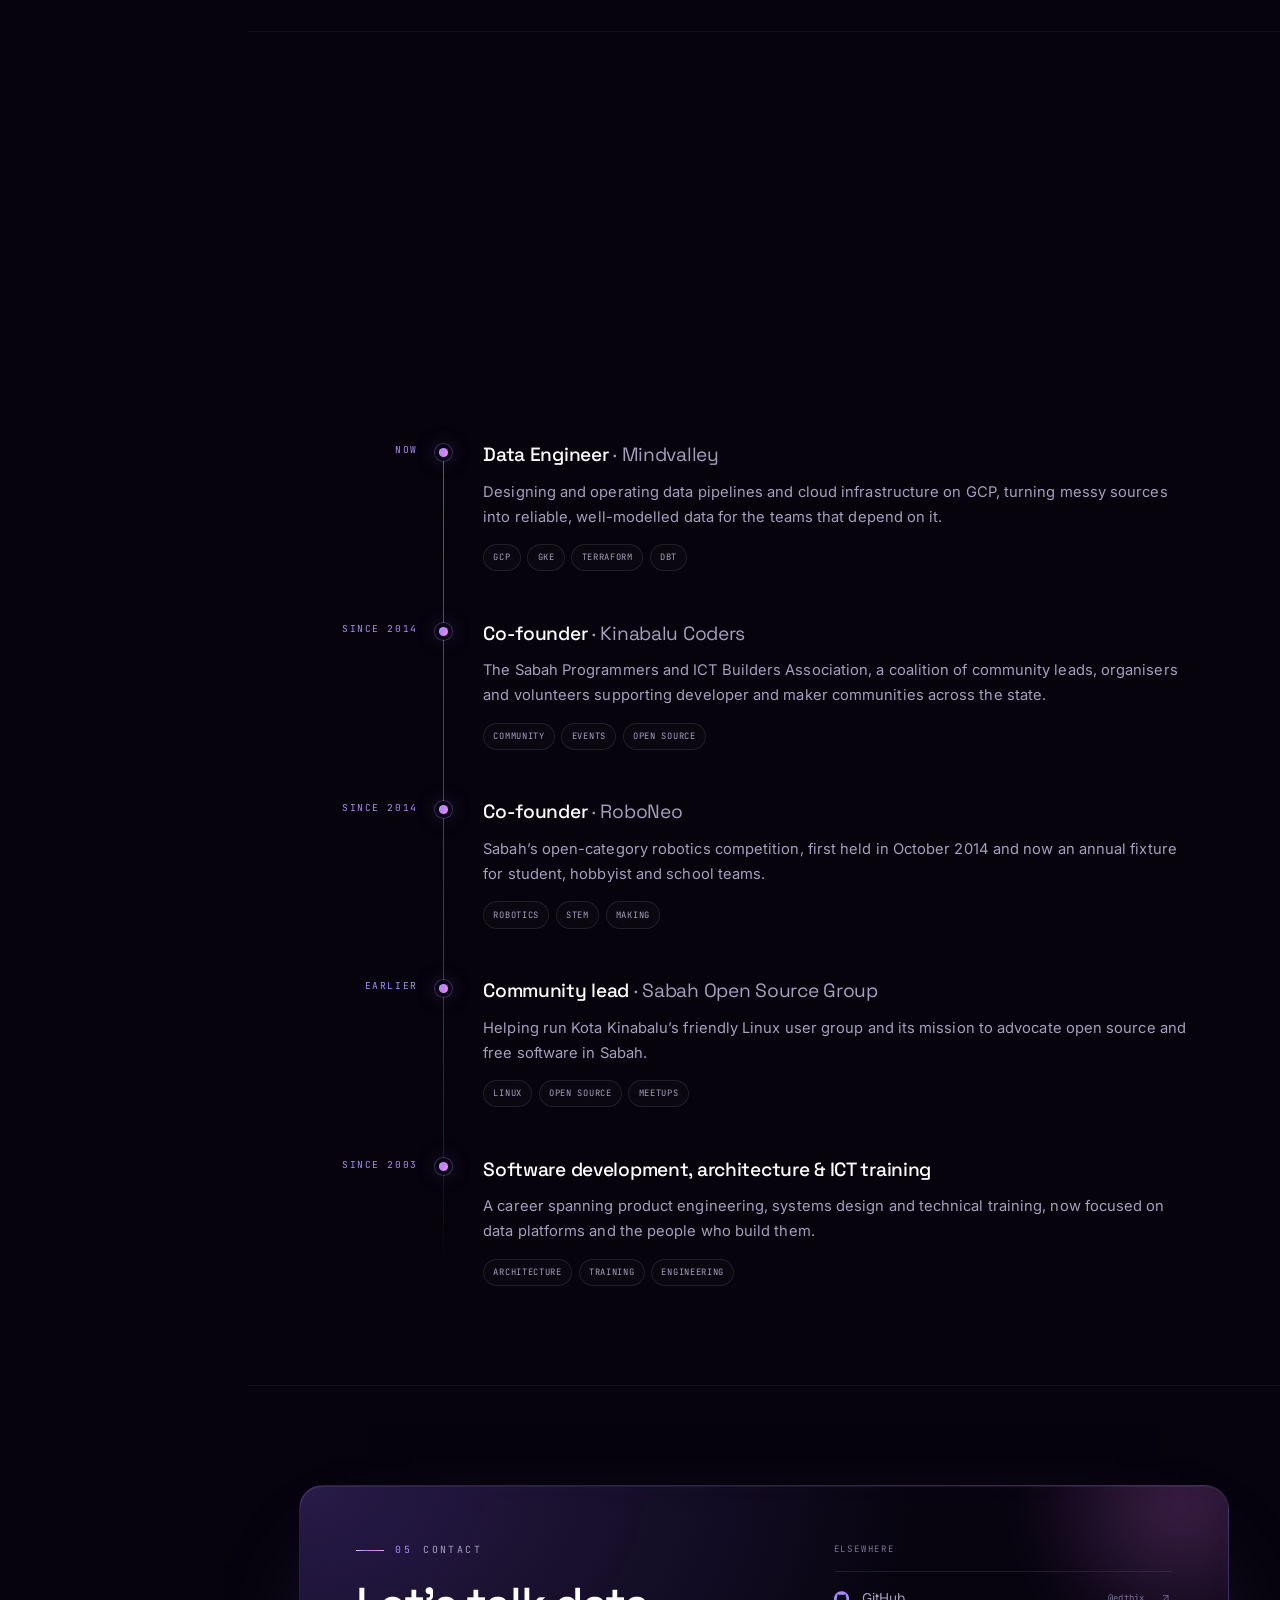
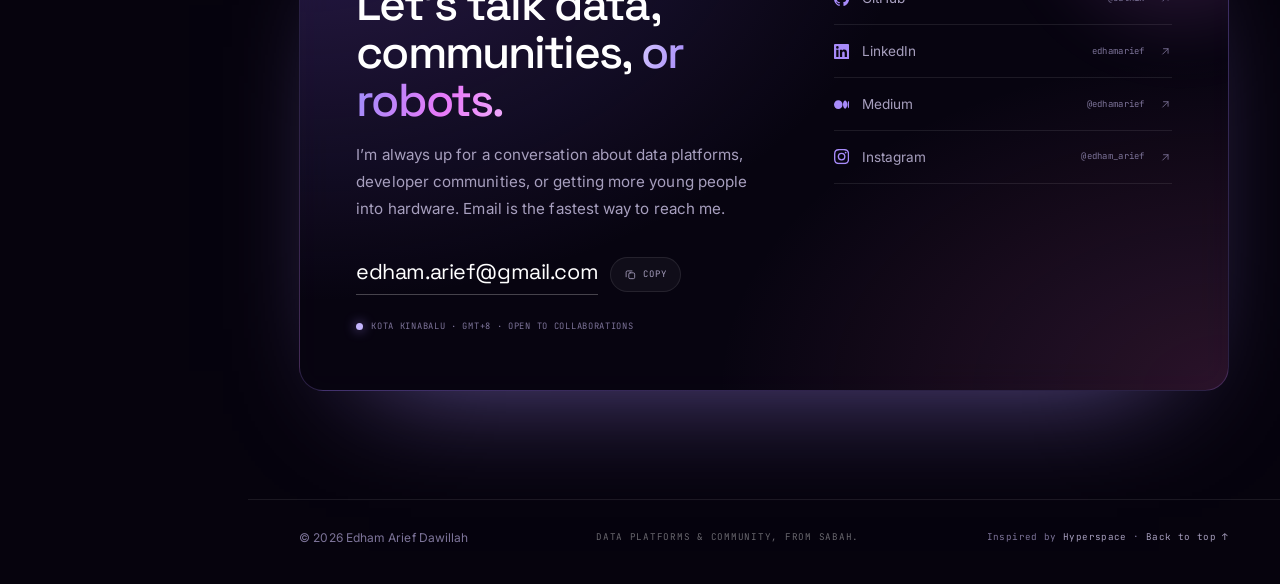
==== commit f7a42d00: "Remove em dashes from site copy and docs Replace em dashes with commas, colons, periods, pipes and c" ====
--- a/index.html
+++ b/index.html
@@ -14,8 +14,8 @@
 		gtag('config', 'G-SHN42CP9RW');
 	</script>
 
-	<title>Edham Arief Dawillah — Data Engineer &amp; Community Builder</title>
-	<meta name="description" content="Edham Arief Dawillah is a data engineer at Mindvalley in Kota Kinabalu, building data platforms on Google Cloud — and co-founder of Kinabalu Coders and RoboNeo.">
+	<title>Edham Arief Dawillah | Data Engineer &amp; Community Builder</title>
+	<meta name="description" content="Edham Arief Dawillah is a data engineer at Mindvalley in Kota Kinabalu, building data platforms on Google Cloud, and co-founder of Kinabalu Coders and RoboNeo.">
 	<meta name="author" content="Edham Arief Dawillah">
 	<meta name="theme-color" content="#07030e">
 	<link rel="canonical" href="https://dawillah.com/">
@@ -23,13 +23,13 @@
 	<!-- Open Graph -->
 	<meta property="og:type" content="website">
 	<meta property="og:site_name" content="Edham Arief Dawillah">
-	<meta property="og:title" content="Edham Arief Dawillah — Data Engineer &amp; Community Builder">
+	<meta property="og:title" content="Edham Arief Dawillah | Data Engineer &amp; Community Builder">
 	<meta property="og:description" content="Data platforms on Google Cloud, and a decade of building developer and maker communities in Sabah, Malaysia.">
 	<meta property="og:url" content="https://dawillah.com/">
 	<meta property="og:image" content="https://dawillah.com/images/avatar.jpg">
 	<meta property="og:image:alt" content="Edham Arief Dawillah">
 	<meta name="twitter:card" content="summary">
-	<meta name="twitter:title" content="Edham Arief Dawillah — Data Engineer &amp; Community Builder">
+	<meta name="twitter:title" content="Edham Arief Dawillah | Data Engineer &amp; Community Builder">
 	<meta name="twitter:description" content="Data platforms on Google Cloud, and a decade of building developer and maker communities in Sabah, Malaysia.">
 	<meta name="twitter:image" content="https://dawillah.com/images/avatar.jpg">
 
@@ -145,7 +145,7 @@
 
 	<!-- Fixed rail (desktop) -->
 	<aside class="rail" aria-label="Site navigation">
-		<a class="brand" href="#top" aria-label="Edham Arief Dawillah — back to top">
+		<a class="brand" href="#top" aria-label="Edham Arief Dawillah: back to top">
 			<span class="brand__mark" aria-hidden="true">
 				<svg viewBox="0 0 44 44" focusable="false">
 					<defs>
@@ -177,10 +177,10 @@
 
 		<div class="rail-footer">
 			<ul class="social-inline" aria-label="Social profiles">
-				<li><a href="https://github.com/edthix" target="_blank" rel="me noopener" aria-label="GitHub — edthix"><svg class="icon icon--brand" aria-hidden="true" focusable="false"><use href="#i-github"/></svg></a></li>
-				<li><a href="https://www.linkedin.com/in/edhamarief/" target="_blank" rel="me noopener" aria-label="LinkedIn — Edham Arief Dawillah"><svg class="icon icon--brand" aria-hidden="true" focusable="false"><use href="#i-linkedin"/></svg></a></li>
-				<li><a href="https://medium.com/@edhamarief" target="_blank" rel="me noopener" aria-label="Medium — @edhamarief"><svg class="icon icon--brand" aria-hidden="true" focusable="false"><use href="#i-medium"/></svg></a></li>
-				<li><a href="https://www.instagram.com/edham_arief/" target="_blank" rel="me noopener" aria-label="Instagram — @edham_arief"><svg class="icon icon--brand" aria-hidden="true" focusable="false"><use href="#i-instagram"/></svg></a></li>
+				<li><a href="https://github.com/edthix" target="_blank" rel="me noopener" aria-label="GitHub: edthix"><svg class="icon icon--brand" aria-hidden="true" focusable="false"><use href="#i-github"/></svg></a></li>
+				<li><a href="https://www.linkedin.com/in/edhamarief/" target="_blank" rel="me noopener" aria-label="LinkedIn: Edham Arief Dawillah"><svg class="icon icon--brand" aria-hidden="true" focusable="false"><use href="#i-linkedin"/></svg></a></li>
+				<li><a href="https://medium.com/@edhamarief" target="_blank" rel="me noopener" aria-label="Medium: @edhamarief"><svg class="icon icon--brand" aria-hidden="true" focusable="false"><use href="#i-medium"/></svg></a></li>
+				<li><a href="https://www.instagram.com/edham_arief/" target="_blank" rel="me noopener" aria-label="Instagram: @edham_arief"><svg class="icon icon--brand" aria-hidden="true" focusable="false"><use href="#i-instagram"/></svg></a></li>
 			</ul>
 			<div class="rail-meta">
 				<p>5.98°N / 116.07°E</p>
@@ -191,7 +191,7 @@
 
 	<!-- Top bar (mobile / tablet) -->
 	<header class="topbar" id="topbar">
-		<a class="brand brand--compact" href="#top" aria-label="Edham Arief Dawillah — back to top">
+		<a class="brand brand--compact" href="#top" aria-label="Edham Arief Dawillah: back to top">
 			<span class="brand__mark" aria-hidden="true">
 				<svg viewBox="0 0 44 44" focusable="false">
 					<circle cx="22" cy="22" r="19.5" fill="none" stroke="#a78bfa" stroke-width="1.1" opacity=".65"/>
@@ -218,10 +218,10 @@
 				<a href="#contact" data-nav="contact"><span>05</span>Contact</a>
 			</nav>
 			<ul class="social-inline social-inline--lg" aria-label="Social profiles">
-				<li><a href="https://github.com/edthix" target="_blank" rel="me noopener" aria-label="GitHub — edthix"><svg class="icon icon--brand" aria-hidden="true" focusable="false"><use href="#i-github"/></svg></a></li>
-				<li><a href="https://www.linkedin.com/in/edhamarief/" target="_blank" rel="me noopener" aria-label="LinkedIn — Edham Arief Dawillah"><svg class="icon icon--brand" aria-hidden="true" focusable="false"><use href="#i-linkedin"/></svg></a></li>
-				<li><a href="https://medium.com/@edhamarief" target="_blank" rel="me noopener" aria-label="Medium — @edhamarief"><svg class="icon icon--brand" aria-hidden="true" focusable="false"><use href="#i-medium"/></svg></a></li>
-				<li><a href="https://www.instagram.com/edham_arief/" target="_blank" rel="me noopener" aria-label="Instagram — @edham_arief"><svg class="icon icon--brand" aria-hidden="true" focusable="false"><use href="#i-instagram"/></svg></a></li>
+				<li><a href="https://github.com/edthix" target="_blank" rel="me noopener" aria-label="GitHub: edthix"><svg class="icon icon--brand" aria-hidden="true" focusable="false"><use href="#i-github"/></svg></a></li>
+				<li><a href="https://www.linkedin.com/in/edhamarief/" target="_blank" rel="me noopener" aria-label="LinkedIn: Edham Arief Dawillah"><svg class="icon icon--brand" aria-hidden="true" focusable="false"><use href="#i-linkedin"/></svg></a></li>
+				<li><a href="https://medium.com/@edhamarief" target="_blank" rel="me noopener" aria-label="Medium: @edhamarief"><svg class="icon icon--brand" aria-hidden="true" focusable="false"><use href="#i-medium"/></svg></a></li>
+				<li><a href="https://www.instagram.com/edham_arief/" target="_blank" rel="me noopener" aria-label="Instagram: @edham_arief"><svg class="icon icon--brand" aria-hidden="true" focusable="false"><use href="#i-instagram"/></svg></a></li>
 			</ul>
 			<p class="menu__meta">Kota Kinabalu, Sabah · GMT+8</p>
 		</div>
@@ -246,7 +246,7 @@
 
 						<p class="hero-lede">
 							I build the data platforms and pipelines that make information
-							trustworthy — mostly on Google Cloud, mostly out of sight.
+							trustworthy, mostly on Google Cloud, mostly out of sight.
 							The rest of the time I&rsquo;m helping Sabah&rsquo;s developer
 							and maker communities grow.
 						</p>
@@ -296,7 +296,7 @@
 					<h2>Quiet infrastructure.<br><em>Loud curiosity.</em></h2>
 					<p class="section-lede">
 						Since 2003 I&rsquo;ve been building software and designing
-						systems — long enough to prefer boring reliability over clever
+						systems, long enough to prefer boring reliability over clever
 						fragility. Along the way I&rsquo;ve also taught people to make
 						things.
 					</p>
@@ -311,8 +311,8 @@
 							that turn raw data into something teams can actually trust.
 						</p>
 						<p>
-							My centre of gravity is Google Cloud — GKE, Cloud SQL and
-							Terraform — supported by dbt, Airflow and a lot of careful SQL.
+							My centre of gravity is Google Cloud: GKE, Cloud SQL and
+							Terraform, supported by dbt, Airflow and a lot of careful SQL.
 							I like systems that are observable, reproducible, and documented
 							well enough that the next person doesn&rsquo;t have to guess.
 						</p>
@@ -405,7 +405,7 @@
 					<h2>What I bring<br>to the <em>stack.</em></h2>
 					<p class="section-lede">
 						A blend of hands-on engineering, systems thinking and community
-						building — usually all in the same week.
+						building, usually all in the same week.
 					</p>
 				</header>
 
@@ -434,7 +434,7 @@
 						<span class="skill__num">03</span>
 						<span class="skill__icon"><svg class="icon" aria-hidden="true" focusable="false"><use href="#i-code"/></svg></span>
 						<h3>Software architecture</h3>
-						<p>More than two decades of designing systems and APIs — from Clojure and Elixir experiments to production data platforms.</p>
+						<p>More than two decades of designing systems and APIs, from Clojure and Elixir experiments to production data platforms.</p>
 						<ul class="tags">
 							<li>Python</li><li>Elixir</li><li>Clojure</li>
 						</ul>
@@ -464,7 +464,7 @@
 						<span class="skill__num">06</span>
 						<span class="skill__icon"><svg class="icon" aria-hidden="true" focusable="false"><use href="#i-book"/></svg></span>
 						<h3>Teaching &amp; mentoring</h3>
-						<p>ICT training and community workshops — helping people move from curious to capable, one project at a time.</p>
+						<p>ICT training and community workshops, helping people move from curious to capable, one project at a time.</p>
 						<ul class="tags">
 							<li>Training</li><li>Mentoring</li><li>Talks</li>
 						</ul>
@@ -482,7 +482,7 @@
 						<h2>Things I&rsquo;ve<br><em>built &amp; shared.</em></h2>
 					</div>
 					<p class="section-lede">
-						A sample of public repositories — data plumbing, developer tools,
+						A sample of public repositories: data plumbing, developer tools,
 						functional-language experiments and robots. More on
 						<a href="https://github.com/edthix" target="_blank" rel="me noopener">GitHub</a>.
 					</p>
@@ -496,7 +496,7 @@
 							<svg class="icon project__arrow" aria-hidden="true" focusable="false"><use href="#i-arrow-up-right"/></svg>
 						</span>
 						<h3>openclaw</h3>
-						<p>A personal AI assistant that runs on any OS and any platform — built around the idea that your assistant should belong to you.</p>
+						<p>A personal AI assistant that runs on any OS and any platform, built around the idea that your assistant should belong to you.</p>
 						<ul class="tags">
 							<li>AI</li><li>Automation</li><li>Tooling</li>
 						</ul>
@@ -510,7 +510,7 @@
 							<svg class="icon project__arrow" aria-hidden="true" focusable="false"><use href="#i-arrow-up-right"/></svg>
 						</span>
 						<h3>airflow-dawillah</h3>
-						<p>A containerised Apache Airflow deployment for af.dawillah.com — reproducible orchestration for real data workflows.</p>
+						<p>A containerised Apache Airflow deployment for af.dawillah.com, reproducible orchestration for real data workflows.</p>
 						<ul class="tags">
 							<li>Airflow</li><li>Docker</li><li>Data pipelines</li>
 						</ul>
@@ -524,7 +524,7 @@
 							<svg class="icon project__arrow" aria-hidden="true" focusable="false"><use href="#i-arrow-up-right"/></svg>
 						</span>
 						<h3>dbt-core</h3>
-						<p>A working space for the dbt quickstart — modelling, testing and documenting analytical data with SQL.</p>
+						<p>A working space for the dbt quickstart: modelling, testing and documenting analytical data with SQL.</p>
 						<ul class="tags">
 							<li>dbt</li><li>SQL</li><li>Analytics</li>
 						</ul>
@@ -538,7 +538,7 @@
 							<svg class="icon project__arrow" aria-hidden="true" focusable="false"><use href="#i-arrow-up-right"/></svg>
 						</span>
 						<h3>auth0_ex</h3>
-						<p>An Elixir client library for Auth0 — authentication primitives for Elixir applications, shared with the community.</p>
+						<p>An Elixir client library for Auth0, authentication primitives for Elixir applications, shared with the community.</p>
 						<ul class="tags">
 							<li>Elixir</li><li>Auth0</li><li>Open source</li>
 						</ul>
@@ -552,7 +552,7 @@
 							<svg class="icon project__arrow" aria-hidden="true" focusable="false"><use href="#i-arrow-up-right"/></svg>
 						</span>
 						<h3>themis</h3>
-						<p>A task management system written in Clojure — an experiment in functional web application design.</p>
+						<p>A task management system written in Clojure, an experiment in functional web application design.</p>
 						<ul class="tags">
 							<li>Clojure</li><li>Web</li><li>Experiment</li>
 						</ul>
@@ -566,7 +566,7 @@
 							<svg class="icon project__arrow" aria-hidden="true" focusable="false"><use href="#i-arrow-up-right"/></svg>
 						</span>
 						<h3>roboneo2015</h3>
-						<p>Arduino code from RoboNeo 2015 — the robotics competition I co-founded to spark hardware curiosity in Sabah.</p>
+						<p>Arduino code from RoboNeo 2015, the robotics competition I co-founded to spark hardware curiosity in Sabah.</p>
 						<ul class="tags">
 							<li>Arduino</li><li>Robotics</li><li>Education</li>
 						</ul>
@@ -590,7 +590,7 @@
 					<p class="eyebrow"><span class="eyebrow__num">04</span> Journey</p>
 					<h2>A career in<br><em>three layers.</em></h2>
 					<p class="section-lede">
-						Engineering, cloud and community — the through-line is making
+						Engineering, cloud and community: the through-line is making
 						complex things usable by more people.
 					</p>
 				</header>
@@ -600,7 +600,7 @@
 						<span class="timeline__when">Now</span>
 						<div class="timeline__body">
 							<h3>Data Engineer <span>· Mindvalley</span></h3>
-							<p>Designing and operating data pipelines and cloud infrastructure on GCP — turning messy sources into reliable, well-modelled data for the teams that depend on it.</p>
+							<p>Designing and operating data pipelines and cloud infrastructure on GCP, turning messy sources into reliable, well-modelled data for the teams that depend on it.</p>
 							<ul class="tags"><li>GCP</li><li>GKE</li><li>Terraform</li><li>dbt</li></ul>
 						</div>
 					</li>
@@ -609,7 +609,7 @@
 						<span class="timeline__when">Since 2014</span>
 						<div class="timeline__body">
 							<h3>Co-founder <span>· Kinabalu Coders</span></h3>
-							<p>The Sabah Programmers and ICT Builders Association — a coalition of community leads, organisers and volunteers supporting developer and maker communities across the state.</p>
+							<p>The Sabah Programmers and ICT Builders Association, a coalition of community leads, organisers and volunteers supporting developer and maker communities across the state.</p>
 							<ul class="tags"><li>Community</li><li>Events</li><li>Open source</li></ul>
 						</div>
 					</li>
@@ -636,7 +636,7 @@
 						<span class="timeline__when">Since 2003</span>
 						<div class="timeline__body">
 							<h3>Software development, architecture &amp; ICT training</h3>
-							<p>A career spanning product engineering, systems design and technical training — now focused on data platforms and the people who build them.</p>
+							<p>A career spanning product engineering, systems design and technical training, now focused on data platforms and the people who build them.</p>
 							<ul class="tags"><li>Architecture</li><li>Training</li><li>Engineering</li></ul>
 						</div>
 					</li>
--- a/assets/css/main.css
+++ b/assets/css/main.css
@@ -1,5 +1,5 @@
 /* ==========================================================================
-   Dawillah.com — "Hyperspace, reimagined"
+   Dawillah.com: "Hyperspace, reimagined"
    A cosmic editorial theme inspired by HTML5 UP's Hyperspace.
    Fixed rail navigation · full-bleed intro · violet & magenta depth.
    ========================================================================== */
@@ -207,7 +207,7 @@
 }
 
 /* --------------------------------------------------------------------------
-   3. Atmosphere — stars, nebulae, grid, grain
+   3. Atmosphere: stars, nebulae, grid, grain
    -------------------------------------------------------------------------- */
 
 .backdrop {
